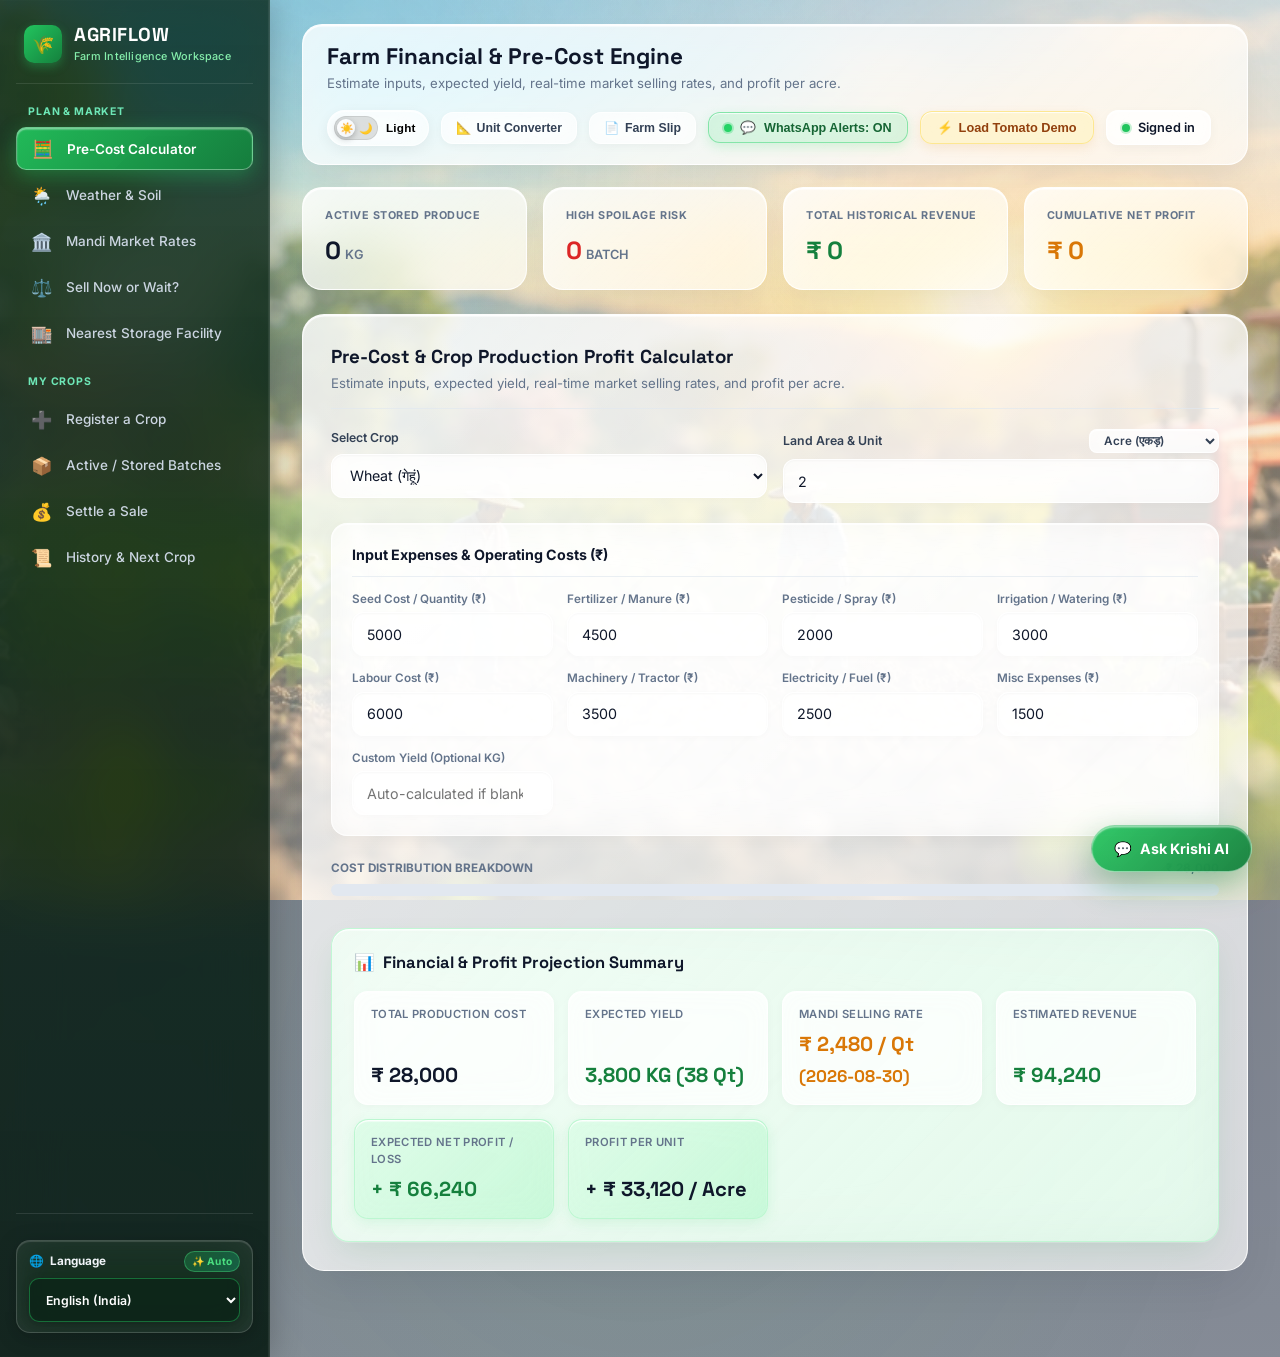
==== templates/index.html @ 631f530c "fix: Language single-time auto-switch, separate admin panel from main site, and enhance drone scan t" ====
<!DOCTYPE html>
<html lang="en">
<head>
    <meta charset="UTF-8">
    <meta name="viewport" content="width=device-width, initial-scale=1.0">
    <title>AgriFlow - Farm Intelligence Workspace</title>
    <link rel="preconnect" href="https://fonts.googleapis.com">
    <link rel="preconnect" href="https://fonts.gstatic.com" crossorigin>
    <link href="https://fonts.googleapis.com/css2?family=Space+Grotesk:wght@500;600;700&family=Inter:wght@400;500;600;700;800&display=swap" rel="stylesheet">
    <link rel="stylesheet" href="/static/style.css">
    <link rel="stylesheet" href="https://unpkg.com/leaflet@1.9.4/dist/leaflet.css" crossorigin="">
</head>
<body>

    <div id="toast-container" class="toast-container"></div>

    <div id="sidebar-overlay" class="sidebar-overlay" onclick="closeMobileSidebar()"></div>

    <aside class="sidebar" id="app-sidebar">
        <div class="brand">
            <div class="brand-logo-wrap">
                <div class="brand-badge">
                    <span class="brand-mark">🌾</span>
                </div>
                <div>
                    <h1 class="logo">AGRIFLOW</h1>
                    <p class="tagline" data-en="Farm Intelligence Workspace" data-hi="कृषि वित्तीय व मंडी सलाहकार">Farm Intelligence Workspace</p>
                </div>
            </div>
            <button class="btn-sidebar-close" onclick="closeMobileSidebar()" aria-label="Close menu">✕</button>
        </div>

        <div class="nav-group-label">Plan &amp; Market</div>
        <nav class="nav-menu">
            <button class="nav-item active" onclick="switchTab('pre-cost'); closeMobileSidebar();">
                <span class="icon">🧮</span> <span data-en="Pre-Cost Calculator" data-hi="फसल पूर्व लागत कैलकुलेटर">Pre-Cost Calculator</span>
            </button>
            <button class="nav-item" onclick="switchTab('weather'); closeMobileSidebar();">
                <span class="icon">🌦️</span> <span data-en="Weather & Soil" data-hi="मौसम व मिट्टी">Weather & Soil</span>
            </button>
            <button class="nav-item" onclick="switchTab('mandi'); closeMobileSidebar();">
                <span class="icon">🏛️</span> <span data-en="Mandi Market Rates" data-hi="मंडी भाव">Mandi Market Rates</span>
            </button>
            <button class="nav-item" onclick="switchTab('sell-decision'); closeMobileSidebar();">
                <span class="icon">⚖️</span> <span data-en="Sell Now or Wait?" data-hi="अभी बेचें या रुकें?">Sell Now or Wait?</span>
            </button>
            <button class="nav-item" onclick="switchTab('storage-finder'); closeMobileSidebar();">
                <span class="icon">🏬</span> <span data-en="Nearest Storage Facility" data-hi="निकटतम भंडारण केंद्र">Nearest Storage Facility</span>
            </button>
        </nav>

        <div class="nav-group-label">My Crops</div>
        <nav class="nav-menu">
            <button class="nav-item" onclick="switchTab('add-batch'); closeMobileSidebar();">
                <span class="icon">➕</span> <span data-en="Register a Crop" data-hi="फसल दर्ज करें">Register a Crop</span>
            </button>
            <button class="nav-item" onclick="switchTab('ledger-stored'); closeMobileSidebar();">
                <span class="icon">📦</span> <span data-en="Active / Stored Batches" data-hi="भंडारित उपज">Active / Stored Batches</span>
            </button>
            <button class="nav-item" onclick="switchTab('ledger-sold'); closeMobileSidebar();">
                <span class="icon">💰</span> <span data-en="Settle a Sale" data-hi="बिक्री दर्ज करें">Settle a Sale</span>
            </button>
            <button class="nav-item" onclick="switchTab('ledger-history'); closeMobileSidebar();">
                <span class="icon">📜</span> <span data-en="History & Next Crop" data-hi="उपज इतिहास व अगली फसल">History & Next Crop</span>
            </button>
        </nav>

        <div class="sidebar-footer">
            <div class="lang-selector-box">
                <div class="lang-selector-header">
                    <span class="lang-icon">🌐</span>
                    <span class="lang-label" data-en="Language" data-hi="भाषा" data-pa="ਭਾਸ਼ਾ" data-mr="भाषा" data-gu="ભાષા">Language</span>
                    <span id="lang-auto-tag" class="lang-auto-tag" title="Auto-detects language based on location">✨ Auto</span>
                </div>
                <select id="app-lang-select" class="lang-select-dropdown" onchange="setLanguage(this.value, true)">
                    <option value="en">English (India)</option>
                    <option value="hi">हिंदी (Hindi)</option>
                    <option value="pa">ਪੰਜਾਬੀ (Punjabi)</option>
                    <option value="mr">मराठी (Marathi)</option>
                    <option value="gu">ગુજરાતી (Gujarati)</option>
                    <option value="kn">ಕನ್ನಡ (Kannada)</option>
                    <option value="te">తెలుగు (Telugu)</option>
                    <option value="ta">தமிழ் (Tamil)</option>
                    <option value="bn">বাংলা (Bengali)</option>
                </select>
            </div>
        </div>
    </aside>

    <main class="main-content">
        
        <header class="top-header">
            <div class="top-header-left">
                <button class="mobile-menu-btn" onclick="toggleMobileSidebar()" aria-label="Open navigation menu">☰</button>
                <div>
                    <h2 id="page-title" class="page-title" data-en="Farm Financial & Pre-Cost Engine" data-hi="फसल पूर्व लागत एवं वित्तीय सलाहकार">Farm Financial & Pre-Cost Engine</h2>
                    <p class="subtitle" data-en="Calculate production costs, fetch verified mandi rates, and manage farm finances." data-hi="लागत का अग्रिम अनुमान लगाएं, सटीक मंडी भाव देखें और शुद्ध मुनाफा बढ़ाएं।">Calculate production costs, fetch verified mandi rates, and manage farm finances.</p>
                </div>
            </div>
            <div class="top-header-actions">
                <button id="theme-toggle-btn" class="btn-theme-glass-toggle" type="button" onclick="toggleDarkMode()" title="Toggle Light / Dark Mode">
                    <span class="theme-toggle-slider">
                        <span class="theme-toggle-thumb"></span>
                        <span class="theme-icon-light">☀️</span>
                        <span class="theme-icon-dark">🌙</span>
                    </span>
                    <span id="theme-toggle-label" class="theme-toggle-text">Dark</span>
                </button>
                <button class="btn-top-tool" onclick="openUnitConverter()" title="Agricultural Land & Weight Unit Converter">
                    📐 <span data-en="Unit Converter" data-hi="इकाई परिवर्तक">Unit Converter</span>
                </button>
                <button class="btn-top-tool" onclick="openFarmSlipModal()" title="Export Digital Farm Financial Slip / WhatsApp Receipt">
                    📄 <span data-en="Farm Slip" data-hi="फार्म रसीद">Farm Slip</span>
                </button>
                <button id="btn-toggle-whatsapp" class="btn-whatsapp-toggle active" type="button" onclick="quickToggleWhatsApp()" title="Toggle WhatsApp High-Risk Spoilage Alerts">
                    <span class="wa-indicator-dot"></span>
                    <span class="wa-icon">💬</span>
                    <span id="wa-toggle-label" data-en="WhatsApp: ON" data-hi="व्हाट्सएप: चालू">WhatsApp: ON</span>
                </button>
                <button class="btn-quick-demo" onclick="fillDemoBatch()">
                    ⚡ <span data-en="Load Tomato Demo" data-hi="डेमो लोड करें (टमाटर)">Load Tomato Demo</span>
                </button>
                <div class="farmer-profile-chip" onclick="openProfile()" title="Open profile">
                    <span class="status-indicator"></span>
                    <span id="display-farmer">Signed in</span>
                </div>
            </div>
        </header>

        <section class="ledger-stat-strip">
            <div class="stat-cell">
                <span class="stat-label" data-en="ACTIVE STORED PRODUCE" data-hi="वर्तमान भंडारित उपज">ACTIVE STORED PRODUCE</span>
                <span class="stat-value" id="stat-active-qty">2,800 <small>KG</small></span>
            </div>
            <div class="stat-cell border-mid">
                <span class="stat-label" data-en="HIGH SPOILAGE RISK" data-hi="उच्च सड़न जोखिम">HIGH SPOILAGE RISK</span>
                <span class="stat-value text-risk" id="stat-high-risk">1 <small>BATCH</small></span>
            </div>
            <div class="stat-cell border-mid">
                <span class="stat-label" data-en="TOTAL HISTORICAL REVENUE" data-hi="कुल ऐतिहासिक आय">TOTAL HISTORICAL REVENUE</span>
                <span class="stat-value text-green" id="stat-total-revenue">₹ 85,750</span>
            </div>
            <div class="stat-cell border-mid">
                <span class="stat-label" data-en="CUMULATIVE NET PROFIT" data-hi="कुल संचित शुद्ध लाभ">CUMULATIVE NET PROFIT</span>
                <span class="stat-value text-turmeric" id="stat-total-profit">₹ 49,000</span>
            </div>
        </section>

        <!-- TAB 1: PRE-COST CALCULATOR -->
        <div id="tab-pre-cost" class="tab-panel active">
            <div class="form-container">
                <div class="form-header">
                    <div>
                        <h3 data-en="Pre-Cost & Crop Production Profit Calculator" data-hi="फसल उत्पादन पूर्व लागत एवं अनुमानित लाभ कैलकुलेटर">Pre-Cost & Crop Production Profit Calculator</h3>
                        <p class="subtitle" data-en="Estimate inputs, expected yield, real-time market selling rates, and profit per acre." data-hi="जमीन का रकबा, इनपुट खर्च भरें और मंडी भाव के आधार पर संभावित शुद्ध मुनाफा जानें।">Estimate inputs, expected yield, real-time market selling rates, and profit per acre.</p>
                    </div>
                </div>

                <form id="pre-cost-form" onsubmit="handlePreCostCalculation(event)">
                    <div class="form-grid">
                        <div class="form-group">
                            <label data-en="Select Crop" data-hi="फसल चुनें">Select Crop</label>
                            <select id="calc_crop" onchange="autoFetchMandiBenchmark()">
                                <option value="Wheat">Wheat (गेहूं)</option>
                                <option value="Potato">Potato (आलू)</option>
                                <option value="Tomato">Tomato (टमाटर)</option>
                                <option value="Mustard">Mustard / Sarson (सरसों)</option>
                                <option value="Onion">Onion (प्याज)</option>
                                <option value="Soybean">Soybean (सोयाबीन)</option>
                                <option value="Cotton">Cotton (कपास)</option>
                                <option value="Paddy (Basmati)">Paddy / Rice (धान)</option>
                                <option value="Maize">Maize (मक्का)</option>
                                <option value="Gram (Chana)">Gram / Chana (चना)</option>
                                <option value="Moong (Green Gram)">Moong (मूंग दाल)</option>
                                <option value="Groundnut">Groundnut (मूंगफली)</option>
                                <option value="Cumin (Jeera)">Cumin / Jeera (जीरा)</option>
                            </select>
                        </div>

                        <div class="form-group">
                            <div class="label-with-unit">
                                <label data-en="Land Area & Unit" data-hi="जमीन का रकबा व इकाई">Land Area & Unit</label>
                                <select id="calc_area_unit" class="unit-selector" onchange="handlePreCostCalculation()">
                                    <option value="Acre">Acre (एकड़)</option>
                                    <option value="Hectare">Hectare (हेक्टेयर)</option>
                                    <option value="Bigha">Bigha (बीघा)</option>
                                </select>
                            </div>
                            <input type="number" step="any" id="calc_area" value="2" placeholder="e.g. 2" required oninput="handlePreCostCalculation()">
                        </div>
                    </div>

                    <div class="cost-module">
                        <div class="cost-header">
                            <h4 data-en="Input Expenses & Operating Costs (₹)" data-hi="लागत एवं संचालन खर्च विवरण (₹)">Input Expenses & Operating Costs (₹)</h4>
                        </div>
                        <div class="cost-grid">
                            <div class="cost-item">
                                <label data-en="Seed Cost / Quantity (₹)" data-hi="बीज / पौध लागत (₹)">Seed Cost (₹)</label>
                                <input type="number" class="calc-cost-val" id="calc_seed" value="5000" oninput="handlePreCostCalculation()">
                            </div>
                            <div class="cost-item">
                                <label data-en="Fertilizer / Manure (₹)" data-hi="उर्वरक व खाद खर्च (₹)">Fertilizer Cost (₹)</label>
                                <input type="number" class="calc-cost-val" id="calc_fert" value="4500" oninput="handlePreCostCalculation()">
                            </div>
                            <div class="cost-item">
                                <label data-en="Pesticide / Spray (₹)" data-hi="कीटनाशक / छिड़काव (₹)">Pesticides & Spray (₹)</label>
                                <input type="number" class="calc-cost-val" id="calc_pest" value="2000" oninput="handlePreCostCalculation()">
                            </div>
                            <div class="cost-item">
                                <label data-en="Irrigation / Watering (₹)" data-hi="सिंचाई खर्च (₹)">Irrigation & Water (₹)</label>
                                <input type="number" class="calc-cost-val" id="calc_irrig" value="3000" oninput="handlePreCostCalculation()">
                            </div>
                            <div class="cost-item">
                                <label data-en="Labour Cost (₹)" data-hi="मजदूरी खर्च (₹)">Labour Cost (₹)</label>
                                <input type="number" class="calc-cost-val" id="calc_labour" value="6000" oninput="handlePreCostCalculation()">
                            </div>
                            <div class="cost-item">
                                <label data-en="Machinery / Tractor (₹)" data-hi="जुताई व ट्रैक्टर खर्च (₹)">Machinery & Tractor (₹)</label>
                                <input type="number" class="calc-cost-val" id="calc_mach" value="3500" oninput="handlePreCostCalculation()">
                            </div>
                            <div class="cost-item">
                                <label data-en="Electricity / Fuel (₹)" data-hi="डीजल व बिजली (₹)">Electricity & Fuel (₹)</label>
                                <input type="number" class="calc-cost-val" id="calc_fuel" value="2500" oninput="handlePreCostCalculation()">
                            </div>
                            <div class="cost-item">
                                <label data-en="Misc Expenses (₹)" data-hi="अन्य फुटकर खर्च (₹)">Other Misc Expenses (₹)</label>
                                <input type="number" class="calc-cost-val" id="calc_misc" value="1500" oninput="handlePreCostCalculation()">
                            </div>
                            <div class="cost-item">
                                <label data-en="Custom Yield (Optional KG)" data-hi="अपेक्षित उपज (वैकल्पिक KG)">Custom Yield (Optional KG)</label>
                                <input type="number" id="calc_custom_yield" placeholder="Auto-calculated if blank" oninput="handlePreCostCalculation()">
                            </div>
                        </div>
                    </div>

                    <div id="cost-breakdown-wrapper" class="cost-breakdown-wrapper">
                        <div class="cost-breakdown-label">
                            <span data-en="Cost Distribution Breakdown" data-hi="लागत का श्रेणीवार विभाजन">Cost Distribution Breakdown</span>
                            <span id="cost-breakdown-total">₹ 28,000</span>
                        </div>
                        <div id="cost-breakdown-bar" class="cost-breakdown-bar"></div>
                        <div id="cost-breakdown-legend" class="cost-breakdown-legend"></div>
                    </div>

                    <div id="calc-results-card" class="calc-results-card">
                        <h4 class="calc-results-title">📊 <span data-en="Financial & Profit Projection Summary" data-hi="अनुमानित वित्तीय व लाभ समीक्षा">Financial & Profit Projection Summary</span></h4>
                        <div class="calc-stat-grid">
                            <div class="res-box">
                                <span class="res-lbl" data-en="Total Production Cost" data-hi="कुल उत्पादन लागत">Total Production Cost</span>
                                <span class="res-val" id="res-total-cost">₹ 28,000</span>
                            </div>
                            <div class="res-box">
                                <span class="res-lbl" data-en="Expected Yield" data-hi="अनुमानित पैदावार">Expected Yield</span>
                                <span class="res-val text-green" id="res-yield">3,800 KG (38 Qt)</span>
                            </div>
                            <div class="res-box">
                                <span class="res-lbl" data-en="Mandi Selling Rate" data-hi="मंडी विक्रय भाव">Mandi Selling Rate</span>
                                <span class="res-val text-turmeric" id="res-rate">₹ 2,480 / Qt <small id="res-rate-date">(2026-08-30)</small></span>
                            </div>
                            <div class="res-box">
                                <span class="res-lbl" data-en="Estimated Revenue" data-hi="कुल अनुमानित आय">Estimated Revenue</span>
                                <span class="res-val text-green" id="res-revenue">₹ 94,240</span>
                            </div>
                            <div class="res-box highlight-profit">
                                <span class="res-lbl" data-en="Expected Net Profit / Loss" data-hi="अनुमानित शुद्ध लाभ / हानि">Expected Net Profit / Loss</span>
                                <span class="res-val text-profit" id="res-net-profit">+ ₹ 66,240</span>
                            </div>
                            <div class="res-box highlight-profit">
                                <span class="res-lbl" data-en="Profit Per Unit" data-hi="प्रति एकड़ / बीघा लाभ">Profit Per Unit</span>
                                <span class="res-val" id="res-profit-unit">+ ₹ 33,120 / Acre</span>
                            </div>
                        </div>
                    </div>
                </form>
            </div>
        </div>

        <!-- TAB 2: WEATHER AND AGRONOMY -->
        <div id="tab-weather" class="tab-panel">

            <!-- SMART IOT TELEMETRY & DRONE AERIAL HUB -->
            <div class="iot-telemetry-hero">
                <div class="iot-telemetry-bg-wrap">
                    <img src="/static/smart-farm-iot.jpg" alt="AgriFlow Smart IoT & Drone Farm Telemetry" class="iot-hero-img">
                    <div class="iot-hero-overlay"></div>
                </div>
                <div class="iot-hero-content">
                    <div class="iot-hero-header">
                        <div class="iot-badge-group">
                            <span class="iot-live-tag"><span class="iot-pulse-dot"></span> LIVE IOT TELEMETRY</span>
                            <span class="iot-station-tag">📡 Solar Micro-Station #AG-04</span>
                        </div>
                        <button type="button" class="btn-drone-scan" id="btn-drone-scan" onclick="triggerDroneScan()">
                            <span class="drone-icon">🚁</span>
                            <span id="drone-btn-text" data-en="Scan Field with Drone" data-hi="ड्रोन से खेत स्कैन करें">Scan Field with Drone</span>
                        </button>
                    </div>

                    <div class="iot-metrics-strip">
                        <div class="iot-metric-cell">
                            <div class="iot-metric-head">
                                <span class="iot-cell-icon">🌿</span>
                                <span class="iot-cell-lbl" data-en="Soil Health" data-hi="मिट्टी स्वास्थ्य">Soil Health</span>
                            </div>
                            <div class="iot-cell-val" id="telemetry-soil-health">78% <small class="text-green">Optimal</small></div>
                            <div class="iot-cell-sub" id="telemetry-sub-soil" data-en="pH 6.8 · NPK Balanced" data-hi="पीएच 6.8 · संतुलित खाद">pH 6.8 · NPK Balanced</div>
                        </div>

                        <div class="iot-metric-cell">
                            <div class="iot-metric-head">
                                <span class="iot-cell-icon">💧</span>
                                <span class="iot-cell-lbl" data-en="Soil Moisture" data-hi="मिट्टी नमी">Soil Moisture</span>
                            </div>
                            <div class="iot-cell-val" id="telemetry-moisture">65% <small class="text-turmeric">Field Capacity</small></div>
                            <div class="iot-cell-sub" id="telemetry-sub-moisture" data-en="Irrigation: Next in 3 Days" data-hi="सिंचाई: 3 दिन बाद">Irrigation: Next in 3 Days</div>
                        </div>

                        <div class="iot-metric-cell">
                            <div class="iot-metric-head">
                                <span class="iot-cell-icon">🌡️</span>
                                <span class="iot-cell-lbl" data-en="Field Canopy Temp" data-hi="खेत का तापमान">Field Canopy Temp</span>
                            </div>
                            <div class="iot-cell-val" id="telemetry-temp">32°C <small>Warm</small></div>
                            <div class="iot-cell-sub" id="telemetry-sub-temp" data-en="Weather: Clear · 11 km/h" data-hi="मौसम: साफ़ · 11 किमी/घं">Weather: Clear · 11 km/h</div>
                        </div>

                        <div class="iot-metric-cell">
                            <div class="iot-metric-head">
                                <span class="iot-cell-icon">📈</span>
                                <span class="iot-cell-lbl" data-en="NDVI Crop Index" data-hi="फसल हरियाली सूचकांक">NDVI Crop Index</span>
                            </div>
                            <div class="iot-cell-val text-green" id="telemetry-ndvi">0.82 <small>Vibrant</small></div>
                            <div class="iot-cell-sub" id="telemetry-sub-ndvi" data-en="Canopy Health: Good" data-hi="फसल स्वास्थ्य: उत्तम">Canopy Health: Good</div>
                        </div>
                    </div>

                    <!-- Drone Scanning Drawer -->
                    <div id="drone-scan-drawer" class="drone-scan-drawer hidden">
                        <div class="drone-flight-progress">
                            <div class="drone-progress-bar" id="drone-progress-bar"></div>
                        </div>
                        <div class="drone-scan-result-body" id="drone-scan-result-body">
                            <div class="drone-radar-anim">🛰️</div>
                            <div style="flex:1;">
                                <h5 id="drone-scan-headline" data-en="Drone Quadcopter Scanning Plot Grid Alpha-4..." data-hi="ड्रोन खेत के ऊपर स्कैनिंग उड़ान भर रहा है...">Drone Quadcopter Scanning Plot Grid Alpha-4...</h5>
                                <p id="drone-scan-detail" class="subtitle" data-en="Analyzing multispectral reflectance, chlorophyll absorption & canopy density..." data-hi="मल्टीस्पेक्ट्रल तस्वीरें और हरियाली घनत्व का विश्लेषण जारी है...">Analyzing multispectral reflectance, chlorophyll absorption & canopy density...</p>
                            </div>
                            <button type="button" class="btn-speech-readout hidden" id="btn-drone-speech" onclick="speakDroneResult()" title="Listen aloud">
                                🔊 <span data-en="Listen" data-hi="सुनें">Listen</span>
                            </button>
                        </div>
                    </div>
                </div>
            </div>

            <div class="form-container weather-panel">
                <div class="form-header">
                    <div>
                        <h3 data-en="Weather, Soil & Irrigation Signals" data-hi="मौसम, मिट्टी और सिंचाई संकेत">Weather, Soil & Irrigation Signals</h3>
                        <p class="subtitle" data-en="Real weather for your current GPS location." data-hi="आपके वर्तमान GPS स्थान का वास्तविक मौसम।">Real weather for your current GPS location.</p>
                    </div>
                    <a class="weather-source" href="https://www.accuweather.com/" target="_blank" rel="noopener">Weather data: AccuWeather</a>
                </div>
                <div class="weather-location-form">
                    <button class="btn-secondary" type="button" onclick="useFarmLocation()" data-en="📍 Use my location" data-hi="📍 मेरा स्थान उपयोग करें">📍 Use my location</button>
                    <button class="btn-secondary" type="button" onclick="requestWeatherFromGps()" data-en="↻ Refresh weather" data-hi="↻ मौसम रीफ्रेश करें">↻ Refresh weather</button>
                </div>
                <p id="weather-status" class="weather-status">Waiting for your GPS location...</p>
                <div id="weather-alerts" class="weather-alerts"></div>
                <div id="weather-metrics" class="weather-metrics-grid"></div>
                <div class="weather-action-box">
                    <div>
                        <strong data-en="AI crop protection action" data-hi="एआई फसल सुरक्षा सलाह">AI crop protection action</strong>
                        <p id="weather-action-result" class="weather-status" data-en="Analyze today and tomorrow's weather for one practical action." data-hi="आज और कल के मौसम के आधार पर एक उपयोगी सलाह पाएं।">Analyze today and tomorrow's weather for one practical action.</p>
                    </div>
                    <div class="weather-action-btns">
                        <button class="btn-speech-readout" id="btn-weather-speech" type="button" onclick="speakWeatherAction()" title="Read aloud in regional language">
                            🔊 <span data-en="Listen" data-hi="सुनें">Listen</span>
                        </button>
                        <button id="weather-action-button" class="btn-secondary" type="button" onclick="generateWeatherAction()" data-en="Quick Action" data-hi="त्वरित जांच">Quick Action</button>
                        <button id="btn-full-analysis" class="btn-primary" type="button" onclick="openFullAnalysisModal()" data-en="🔬 Full Analysis" data-hi="🔬 पूर्ण विश्लेषण">🔬 Full Analysis</button>
                    </div>
                </div>
                <div class="weather-forecast-section">
                    <h4 data-en="Rainfall & irrigation outlook" data-hi="वर्षा और सिंचाई पूर्वानुमान">Rainfall & irrigation outlook</h4>
                    <div class="ledger-table-container">
                        <table class="mandi-table weather-table">
                            <thead><tr><th>Date</th><th>Condition</th><th>Temperature</th><th>Rain</th><th>Probability</th><th>Sunrise</th><th>Sunset</th></tr></thead>
                            <tbody id="weather-forecast"></tbody>
                        </table>
                    </div>
                </div>
            </div>
        </div>

        <!-- TAB 2: COMPREHENSIVE MANDI RATES -->
        <div id="tab-mandi" class="tab-panel">
            <div class="mandi-filter-bar">
                <input type="text" id="mandi-search-crop" placeholder="Search Crop (e.g. Potato, Mustard, Wheat)" oninput="filterMandi()">
                <select id="mandi-filter-state" onchange="filterMandi()">
                    <option value="">All States (सभी राज्य)</option>
                    <option value="Uttar Pradesh">Uttar Pradesh</option>
                    <option value="Maharashtra">Maharashtra</option>
                    <option value="Punjab">Punjab</option>
                    <option value="Madhya Pradesh">Madhya Pradesh</option>
                    <option value="Rajasthan">Rajasthan</option>
                    <option value="Gujarat">Gujarat</option>
                    <option value="Haryana">Haryana</option>
                    <option value="Bihar">Bihar</option>
                </select>
                <input type="text" id="mandi-search-market" placeholder="Filter Market / District" oninput="filterMandi()">
                <button class="btn-secondary" onclick="fetchMandiRates()">🔄 <span data-en="Refresh Rates" data-hi="भाव रीफ्रेश करें">Refresh Rates</span></button>
            </div>

            <div class="mandi-quick-chips">
                <span class="quick-chip-label" data-en="Quick Filter:" data-hi="त्वरित फ़िल्टर:">Quick Filter:</span>
                <button type="button" class="quick-chip active" onclick="quickFilterMandi('')" data-en="All Crops" data-hi="सभी">All</button>
                <button type="button" class="quick-chip" onclick="quickFilterMandi('Wheat')">🌾 Wheat (गेहूं)</button>
                <button type="button" class="quick-chip" onclick="quickFilterMandi('Potato')">🥔 Potato (आलू)</button>
                <button type="button" class="quick-chip" onclick="quickFilterMandi('Tomato')">🍅 Tomato (टमाटर)</button>
                <button type="button" class="quick-chip" onclick="quickFilterMandi('Mustard')">🌿 Mustard (सरसों)</button>
                <button type="button" class="quick-chip" onclick="quickFilterMandi('Onion')">🧅 Onion (प्याज)</button>
                <button type="button" class="quick-chip" onclick="quickFilterMandi('Soybean')">🌱 Soybean (सोयाबीन)</button>
                <button type="button" class="quick-chip" onclick="quickFilterMandi('Cotton')">☁️ Cotton (कपास)</button>
            </div>

            <div id="mandi-alert-box" class="mandi-alert hidden"></div>

            <div class="ledger-table-container">
                <table class="mandi-table">
                    <thead>
                        <tr>
                            <th data-en="State & District" data-hi="राज्य व जिला">State & District</th>
                            <th data-en="Market (APMC Mandi)" data-hi="मंडी (APMC)">Market (APMC Mandi)</th>
                            <th data-en="Commodity & Variety" data-hi="फसल व किस्म">Commodity & Variety</th>
                            <th data-en="Min Price (₹/Qt)" data-hi="न्यूनतम (₹/कुंतल)">Min Price</th>
                            <th data-en="Max Price (₹/Qt)" data-hi="अधिकतम (₹/कुंतल)">Max Price</th>
                            <th data-en="Modal Benchmark (₹/Qt)" data-hi="मॉडल भाव (₹/कुंतल)">Modal Benchmark</th>
                            <th data-en="Data Status / Date" data-hi="डेटा तारीख / स्थिति">Data Status / Date</th>
                        </tr>
                    </thead>
                    <tbody id="mandi-tbody"></tbody>
                </table>
            </div>
        </div>

        <div id="tab-sell-decision" class="tab-panel">
            <div class="form-container sell-decision-panel">
                <div class="form-header">
                    <div>
                        <h3 data-en="AI Sell Now or Wait?" data-hi="एआई: अभी बेचें या रुकें?">AI Sell Now or Wait?</h3>
                        <p class="subtitle" data-en="Compare live mandi prices, dated market signals, weather, harvest volume, nearby mandis, and storage economics before selling." data-hi="बेचने से पहले लाइव मंडी भाव, बाजार संकेत, मौसम, उपज मात्रा, आसपास की मंडियों और भंडारण लागत की तुलना करें।">Compare live mandi prices, dated market signals, weather, harvest volume, nearby mandis, and storage economics before selling.</p>
                    </div>
                </div>
                <div class="sell-decision-mode" role="group" aria-label="Sell timing input method">
                    <label class="sell-mode-option active"><input type="radio" name="sell-decision-mode" value="manual" checked onchange="toggleSellDecisionMode()"><span data-en="Enter details manually" data-hi="जानकारी खुद भरें">Enter details manually</span></label>
                    <label class="sell-mode-option"><input type="radio" name="sell-decision-mode" value="batch" onchange="toggleSellDecisionMode()"><span data-en="Use an active batch" data-hi="सक्रिय बैच चुनें">Use an active batch</span></label>
                </div>
                <div class="form-grid sell-decision-inputs">
                    <div class="form-group sell-batch-choice hidden"><label data-en="Select active batch" data-hi="सक्रिय बैच चुनें">Select active batch</label><select id="sell-decision-batch" onchange="selectSellDecisionBatch()"><option value="" data-en="Choose an active batch" data-hi="सक्रिय बैच चुनें">Choose an active batch</option></select></div>
                    <div class="form-group"><label data-en="Select crop" data-hi="फसल चुनें">Select crop</label><select id="sell-decision-crop" onchange="prefillSellDecision()"><option value="Wheat">Wheat (गेहूं)</option><option value="Potato">Potato (आलू)</option><option value="Tomato">Tomato (टमाटर)</option><option value="Mustard">Mustard (सरसों)</option><option value="Onion">Onion (प्याज)</option><option value="Soybean">Soybean (सोयाबीन)</option><option value="Cotton">Cotton (कपास)</option><option value="Maize">Maize (मक्का)</option></select></div>
                    <div class="form-group"><label data-en="Expected harvest volume (kg)" data-hi="अनुमानित उपज मात्रा (किलो)">Expected harvest volume (kg)</label><input id="sell-decision-quantity" type="number" min="1" step="any" value="1000"></div>
                    <div class="form-group"><label data-en="Storage option" data-hi="भंडारण विकल्प">Storage option</label><select id="sell-decision-storage" onchange="updateSellStorageCost()"><option value="none" data-en="Sell without storage" data-hi="बिना भंडारण बेचें">Sell without storage</option><option value="farm" data-en="Farm shade" data-hi="खेत की छाया">Farm shade</option><option value="godown" data-en="Godown / warehouse" data-hi="गोदाम / वेयरहाउस">Godown / warehouse</option><option value="cold" data-en="Cold storage" data-hi="कोल्ड स्टोरेज">Cold storage</option></select></div>
                    <div class="form-group"><label data-en="Storage cost per day (₹)" data-hi="प्रतिदिन भंडारण लागत (₹)">Storage cost per day (₹)</label><input id="sell-decision-storage-cost" type="number" min="0" step="any" value="0"></div>
                    <div class="form-group"><label data-en="Days to wait" data-hi="कितने दिन रुकें">Days to wait</label><input id="sell-decision-days" type="number" min="1" max="30" value="7"></div>
                </div>
                <button class="btn-primary-action" type="button" id="sell-decision-button" onclick="runSellDecision()" data-en="Analyze sell timing" data-hi="बिक्री का समय जांचें">Analyze sell timing</button>
                <div id="sell-decision-result" class="sell-decision-result hidden"></div>
            </div>
        </div>

        <!-- TAB: NEAREST STORAGE FINDER -->
        <div id="tab-storage-finder" class="tab-panel">
            <div class="form-container storage-finder-panel">
                <div class="form-header">
                    <div>
                        <h3 data-en="Nearest Storage Facility Finder (Cold Storage &amp; Warehouses)" data-hi="निकटतम भंडारण केंद्र खोजें (कोल्ड स्टोरेज व वेयरहाउस)">Nearest Storage Facility Finder (Cold Storage &amp; Warehouses)</h3>
                        <p class="subtitle" data-en="Locate verified Cold Storages, Central &amp; State Warehouses (CWC/SWC), and WDRA-accredited godowns across India to prevent crop spoilage and access e-NWR pledge loans." data-hi="सड़न रोकने और ई-एनडब्ल्यूआर बैंक ऋण लेने के लिए अपने निकटतम सत्यापित कोल्ड स्टोरेज, सरकारी वेयरहाउस (CWC/SWC) और साइलो खोजें।">Locate verified Cold Storages, Central &amp; State Warehouses (CWC/SWC), and WDRA-accredited godowns across India to prevent crop spoilage and access e-NWR pledge loans.</p>
                    </div>
                </div>

                <!-- Live Storage Statistics Strip -->
                <div class="storage-stat-strip">
                    <div class="storage-stat-box">
                        <span class="storage-stat-lbl" data-en="NEAREST FACILITY" data-hi="निकटतम केंद्र">NEAREST FACILITY</span>
                        <strong class="storage-stat-val text-green" id="storage-stat-nearest">—</strong>
                    </div>
                    <div class="storage-stat-box">
                        <span class="storage-stat-lbl" data-en="FACILITIES MATCHED" data-hi="कुल उपलब्ध केंद्र">FACILITIES MATCHED</span>
                        <strong class="storage-stat-val text-turmeric" id="storage-stat-total">0</strong>
                    </div>
                    <div class="storage-stat-box">
                        <span class="storage-stat-lbl" data-en="COLD STORAGES" data-hi="कोल्ड स्टोरेज">COLD STORAGES</span>
                        <strong class="storage-stat-val" id="storage-stat-cold">0</strong>
                    </div>
                    <div class="storage-stat-box">
                        <span class="storage-stat-lbl" data-en="WDRA PLEDGE LOAN READY" data-hi="ई-एनडब्ल्यूआर ऋण सुविधा">WDRA PLEDGE LOAN READY</span>
                        <strong class="storage-stat-val text-green" id="storage-stat-wdra">0</strong>
                    </div>
                </div>

                <!-- Filter and Search Bar -->
                <div class="storage-filter-grid">
                    <div class="form-group storage-search-box">
                        <label data-en="Search District, State, PIN or Name" data-hi="जिला, राज्य, पिन कोड या नाम से खोजें">Search District, State, PIN or Name</label>
                        <div class="storage-search-input-wrap">
                            <input type="text" id="storage-query-input" placeholder="e.g. Agra, Nashik, Karnal, Deesa, 282001" oninput="debounceStorageSearch()">
                            <button type="button" class="btn-search-icon" onclick="triggerStorageSearch()" title="Search">🔍</button>
                        </div>
                    </div>

                    <div class="form-group">
                        <label data-en="Storage Type" data-hi="भंडारण का प्रकार">Storage Type</label>
                        <select id="storage-type-select" onchange="triggerStorageSearch()">
                            <option value="all" data-en="All Facility Types (सभी प्रकार)" data-hi="सभी प्रकार (All Types)">All Facility Types (सभी प्रकार)</option>
                            <option value="cold" data-en="❄️ Cold Storage / शीत गृह (Perishables)" data-hi="❄️ कोल्ड स्टोरेज (सब्जियां व फल)">❄️ Cold Storage / शीत गृह (Perishables)</option>
                            <option value="warehouse" data-en="🌾 Dry Warehouse / सूखा गोदाम (Grains)" data-hi="🌾 सूखा गोदाम (अनाज व दालें)">🌾 Dry Warehouse / सूखा गोदाम (Grains)</option>
                            <option value="cwc" data-en="🏛️ Government CWC &amp; SWC Warehouses" data-hi="🏛️ सरकारी CWC / SWC वेयरहाउस">🏛️ Government CWC &amp; SWC Warehouses</option>
                            <option value="wdra" data-en="📜 WDRA Certified (Bank e-NWR Loan Eligible)" data-hi="📜 ई-एनडब्ल्यूआर ऋण अधिकृत (WDRA)">📜 WDRA Certified (Bank e-NWR Loan Eligible)</option>
                            <option value="silo" data-en="🗼 Modern Grain Silos / अनाज साइलो" data-hi="🗼 अनाज साइलो (Modern Silo)">🗼 Modern Grain Silos / अनाज साइलो</option>
                        </select>
                    </div>

                    <div class="form-group">
                        <label data-en="Crop Suitability" data-hi="फसल के अनुसार">Crop Suitability</label>
                        <select id="storage-crop-select" onchange="triggerStorageSearch()">
                            <option value="" data-en="All Crops (सभी फसलें)" data-hi="सभी फसलें (All Crops)">All Crops (सभी फसलें)</option>
                            <option value="potato" data-en="Potato (आलू)">Potato (आलू)</option>
                            <option value="onion" data-en="Onion (प्याज)">Onion (प्याज)</option>
                            <option value="tomato" data-en="Tomato (टमाटर)">Tomato (टमाटर)</option>
                            <option value="wheat" data-en="Wheat (गेहूं)">Wheat (गेहूं)</option>
                            <option value="paddy" data-en="Paddy / Basmati (धान)">Paddy / Basmati (धान)</option>
                            <option value="mustard" data-en="Mustard / Sarson (सरसों)">Mustard / Sarson (सरसों)</option>
                            <option value="soybean" data-en="Soybean (सोयाबीन)">Soybean (सोयाबीन)</option>
                            <option value="maize" data-en="Maize (मक्का)">Maize (मक्का)</option>
                            <option value="apple" data-en="Apple &amp; Fruits (सेब व फल)">Apple &amp; Fruits (सेब व फल)</option>
                            <option value="chilli" data-en="Spices / Chilli / Cumin (मसाले / मिर्च)">Spices / Chilli / Cumin (मसाले / मिर्च)</option>
                            <option value="pulses" data-en="Pulses / Gram (दालें / चना)">Pulses / Gram (दालें / चना)</option>
                            <option value="garlic" data-en="Garlic (लहसुन)">Garlic (लहसुन)</option>
                        </select>
                    </div>

                    <div class="form-group">
                        <label data-en="Distance Radius" data-hi="अधिकतम दूरी">Distance Radius</label>
                        <select id="storage-radius-select" onchange="triggerStorageSearch()">
                            <option value="25" data-en="Within 25 km (25 किमी के भीतर)" data-hi="25 किमी के भीतर">Within 25 km</option>
                            <option value="50" selected data-en="Within 50 km (50 किमी के भीतर)" data-hi="50 किमी के भीतर">Within 50 km (Default)</option>
                            <option value="100" data-en="Within 100 km (100 किमी के भीतर)" data-hi="100 किमी के भीतर">Within 100 km</option>
                            <option value="200" data-en="Within 200 km (200 किमी के भीतर)" data-hi="200 किमी के भीतर">Within 200 km</option>
                            <option value="0" data-en="All India (पूरे भारत में)" data-hi="पूरा भारत">All India (पूरे भारत में)</option>
                        </select>
                    </div>
                </div>

                <div class="storage-actions-bar">
                    <button type="button" class="btn-secondary" onclick="useFarmLocationForStorage()">
                        📍 <span data-en="Use My Farm Location" data-hi="मेरे खेत का स्थान उपयोग करें">Use My Farm Location</span>
                    </button>
                    <button type="button" class="btn-secondary" onclick="resetStorageFilters()">
                        ↺ <span data-en="Reset Filters" data-hi="फ़िल्टर रीसेट करें">Reset Filters</span>
                    </button>
                    <div id="storage-location-status" class="storage-location-status"></div>
                </div>

                <!-- Leaflet Interactive Map -->
                <div class="storage-map-wrapper">
                    <div class="storage-map-header">
                        <span class="storage-map-title">🗺️ <span data-en="Interactive Storage Facilities Map" data-hi="इंटरैक्टिव भंडारण मानचित्र">Interactive Storage Facilities Map</span></span>
                        <div class="storage-map-legend">
                            <span class="legend-item"><i class="legend-dot cold"></i> <span data-en="Cold Storage" data-hi="कोल्ड स्टोरेज">Cold Storage</span></span>
                            <span class="legend-item"><i class="legend-dot cwc"></i> <span data-en="CWC / SWC" data-hi="सरकारी">CWC / SWC</span></span>
                            <span class="legend-item"><i class="legend-dot warehouse"></i> <span data-en="Warehouse" data-hi="गोदाम">Warehouse</span></span>
                            <span class="legend-item"><i class="legend-dot silo"></i> <span data-en="Silo" data-hi="साइलो">Silo</span></span>
                            <span class="legend-item"><i class="legend-dot farm"></i> <span data-en="Your Farm" data-hi="आपका खेत">Your Farm</span></span>
                        </div>
                    </div>
                    <div id="storage-main-map" class="storage-main-map"></div>
                </div>

                <!-- Facilities Results Cards Header -->
                <div class="section-bar" style="margin-top: 24px;">
                    <h3 id="storage-results-heading" data-en="Nearby Storage Facilities" data-hi="निकटतम भंडारण केंद्र सूची">Nearby Storage Facilities</h3>
                    <span class="badge-count" id="storage-results-count">0 Centers</span>
                </div>

                <!-- Facilities Grid -->
                <div id="storage-cards-list" class="storage-cards-grid">
                    <div class="storage-loading-state">⏳ <span data-en="Finding verified storage facilities near your location..." data-hi="निकटतम भंडारण केंद्र खोजे जा रहे हैं...">Finding verified storage facilities near your location...</span></div>
                </div>
            </div>
        </div>

        <!-- TAB 3: STORED PRODUCE -->
        <div id="tab-ledger-stored" class="tab-panel">
            <div class="section-bar">
                <h3 data-en="Active Inventory Batches in Storage" data-hi="सक्रिय भंडारित उपज बैच">Active Inventory Batches in Storage</h3>
                <span class="badge-count" id="stored-count">2 Batches</span>
            </div>
            <div id="stored-batches-list" class="batch-cards-grid"></div>
        </div>

        <!-- TAB 4: SETTLE SALE -->
        <div id="tab-ledger-sold" class="tab-panel">
            <div class="form-container">
                <div class="form-header">
                    <div>
                        <h3 data-en="Enter Final Selling & Logistics Costs" data-hi="अंतिम बिक्री मूल्य एवं विपणन खर्च दर्ज करें">Enter Final Selling & Logistics Costs</h3>
                        <p class="subtitle" data-en="Combines pre-harvest costs with final sales costs to calculate exact Net Profit/Loss." data-hi="उत्पादन लागत और अंतिम विपणन खर्च को जोड़कर सटीक शुद्ध लाभ/हानि की गणना करें।">Combines pre-harvest costs with final sales costs to calculate exact Net Profit/Loss.</p>
                    </div>
                </div>

                <form id="settlement-form" onsubmit="handleSaleSettlement(event)">
                    <div class="form-grid">
                        <div class="form-group">
                            <label data-en="Select Active Produce Batch" data-hi="सक्रिय उपज बैच चुनें">Select Active Produce Batch</label>
                            <select id="settle_batch_id" required onchange="handleSettleBatchChange()"></select>
                        </div>
                        <div class="form-group">
                            <label data-en="Selling Date" data-hi="बिक्री की तारीख">Selling Date</label>
                            <input type="date" id="selling_date" required>
                        </div>
                        <div class="form-group">
                            <label data-en="Quantity Sold (KG)" data-hi="बेची गई मात्रा (किलोग्राम)">Quantity Sold (KG)</label>
                            <input type="number" step="any" id="sold_quantity_kg" placeholder="e.g. 2000" required>
                        </div>
                        <div class="form-group">
                            <label data-en="Final Selling Price (₹ per KG)" data-hi="अंतिम विक्रय मूल्य (₹ प्रति किलो)">Final Selling Price (₹ per KG)</label>
                            <input type="number" step="any" id="selling_price_per_kg" placeholder="e.g. 24.50" required>
                        </div>
                    </div>

                    <div class="cost-module">
                        <div class="cost-header">
                            <h4 data-en="Selling, Handling & Logistics Costs" data-hi="विपणन, ढुलाई एवं हैंडलिंग खर्च">Selling, Handling & Logistics Costs</h4>
                            <button type="button" class="btn-text-action" onclick="addCustomSellingCost()">➕ <span data-en="Add Expense Field" data-hi="अन्य खर्च जोड़ें">Add Expense Field</span></button>
                        </div>
                        <div class="cost-grid" id="selling-costs-container">
                            <div class="cost-item">
                                <label data-en="Packaging Material (₹)" data-hi="पैकिंग सामग्री (₹)">Packaging Material (₹)</label>
                                <input type="number" class="selling-cost-val" data-cat="packaging" placeholder="0" value="1500">
                            </div>
                            <div class="cost-item">
                                <label data-en="Packing Labor (₹)" data-hi="पैकिंग मजदूरी (₹)">Packing Labor (₹)</label>
                                <input type="number" class="selling-cost-val" data-cat="packing_labor" placeholder="0" value="1200">
                            </div>
                            <div class="cost-item">
                                <label data-en="Machine/Harvest Labor (₹)" data-hi="कटाई/मशीन खर्च (₹)">Machine/Harvest Labor (₹)</label>
                                <input type="number" class="selling-cost-val" data-cat="harvest_labor" placeholder="0" value="2000">
                            </div>
                            <div class="cost-item">
                                <label data-en="Loading / Unloading (₹)" data-hi="लोडिंग / उतराई (₹)">Loading / Unloading (₹)</label>
                                <input type="number" class="selling-cost-val" data-cat="loading_unloading" placeholder="0" value="800">
                            </div>
                            <div class="cost-item">
                                <label data-en="Transportation / Freight (₹)" data-hi="परिवहन / भाड़ा (₹)">Transportation / Freight (₹)</label>
                                <input type="number" class="selling-cost-val" data-cat="transportation" placeholder="0" value="2500">
                            </div>
                            <div class="cost-item">
                                <label data-en="Mandi Commission / Cess (₹)" data-hi="मंडी टैक्स / आढ़त (₹)">Mandi Commission / Cess (₹)</label>
                                <input type="number" class="selling-cost-val" data-cat="mandi_commission" placeholder="0" value="1100">
                            </div>
                        </div>
                    </div>

                    <button type="submit" id="btn-settle-sale" class="btn-primary-action">
                        ✅ <span data-en="Confirm Sale, Settle Financials & Archive to History" data-hi="बिक्री पक्की करें, मुनाफा निकालें एवं इतिहास में दर्ज करें">Confirm Sale, Settle Financials & Archive to History</span>
                    </button>
                </form>
            </div>
        </div>

        <!-- TAB 5: HISTORY & NEXT CROP -->
        <div id="tab-ledger-history" class="tab-panel">
            <div class="section-bar">
                <h3 data-en="Historical Crop Records & AI Rotation Plans" data-hi="ऐतिहासिक फसल रिकॉर्ड एवं अगली फसल योजनाएं">Historical Crop Records & AI Rotation Plans</h3>
                <span class="badge-count" id="history-count">1 Record</span>
            </div>
            <div id="history-batches-list" class="history-cards-grid"></div>
        </div>

        <!-- TAB 6: REGISTER PRODUCE -->
        <div id="tab-add-batch" class="tab-panel">
            <div class="form-container">
                <div class="form-header">
                    <h3 data-en="Register Crops with AI Analysis" data-hi="एआई जांच के साथ फसल दर्ज करें">Register Crops with AI Analysis</h3>
                </div>

                <form id="produce-form" onsubmit="handleProduceSubmit(event)">
                    <div class="crop-registration-mode">
                        <label class="crop-mode-option"><input type="radio" name="crop_status" value="harvested" checked onchange="toggleCropRegistrationMode()"><span data-en="Harvested Crop Registration" data-hi="कटाई की गई फसल दर्ज करें">Harvested Crop Registration</span></label>
                        <label class="crop-mode-option"><input type="radio" name="crop_status" value="growing" onchange="toggleCropRegistrationMode()"><span data-en="Current Growing Crop" data-hi="वर्तमान बढ़ती फसल">Current Growing Crop</span></label>
                    </div>
                    <div class="form-grid">
                        <div class="form-group">
                            <label data-en="Produce / Crop Name" data-hi="फसल / उपज का नाम">Produce / Crop Name</label>
                            <input type="text" id="crop_name" placeholder="e.g. Potato, Tomato, Onion" required>
                        </div>
                        <div class="form-group">
                            <label data-en="Crop Variety" data-hi="फसल की किस्म">Crop Variety</label>
                            <input type="text" id="crop_variety" placeholder="e.g. Kufri Jyoti, Hybrid Red, Desi" value="Desi / Local">
                        </div>
                        <div class="form-group">
                            <label data-en="Field / Land Identification" data-hi="खेत / भूमि का विवरण">Field / Land Identification</label>
                            <input type="text" id="field_name" placeholder="e.g. North Acre Plot 2" value="North Acre Plot 1">
                        </div>
                        <div class="form-group">
                            <div class="label-with-unit">
                                <label data-en="Quantity & Weight Unit" data-hi="मात्रा एवं वजन इकाई">Quantity & Weight Unit</label>
                                <select id="weight_unit" class="unit-selector">
                                    <option value="kg">kg</option>
                                    <option value="Quintal">Quintal</option>
                                    <option value="Tons">Tons</option>
                                </select>
                            </div>
                            <input type="number" step="any" id="quantity" placeholder="e.g. 2000" required>
                        </div>
                        <div class="form-group">
                            <label data-en="Harvest Date" data-hi="कटाई की तारीख">Harvest Date</label>
                            <input type="date" id="harvest_date">
                        </div>
                        <div class="form-group growing-only hidden">
                            <label>Planting Date</label>
                            <input type="date" id="planting_date">
                        </div>
                        <div class="form-group">
                            <label data-en="Storage Facility" data-hi="भंडारण स्थिति">Storage Facility</label>
                            <select id="storage_type">
                                <option value="Ventilated Godown">Ventilated Godown</option>
                                <option value="Open Air Jute Bags">Open Air Jute Bags</option>
                                <option value="Cold Storage Unit">Cold Storage Unit</option>
                                <option value="Farm Shade">Farm Shade</option>
                            </select>
                        </div>
                    </div>

                    <div class="cost-module">
                        <div class="cost-header">
                            <h4 data-en="Pre-Harvest Production Expenditure (₹)" data-hi="कटाई पूर्व उत्पादन लागत (₹)">Pre-Harvest Production Expenditure (₹)</h4>
                        </div>
                        <div class="cost-grid" id="production-costs-container">
                            <div class="cost-item">
                                <label data-en="Seeds / Saplings (₹)" data-hi="बीज / पौध खर्च (₹)">Seeds / Saplings (₹)</label>
                                <input type="number" class="prod-cost-val" data-cat="seeds" placeholder="0" value="4500">
                            </div>
                            <div class="cost-item">
                                <label data-en="Field Labor (₹)" data-hi="खेत मजदूरी (₹)">Field Labor (₹)</label>
                                <input type="number" class="prod-cost-val" data-cat="labor" placeholder="0" value="4000">
                            </div>
                            <div class="cost-item">
                                <label data-en="Fertilizers & Nutrients (₹)" data-hi="उर्वरक व खाद (₹)">Fertilizers & Nutrients (₹)</label>
                                <input type="number" class="prod-cost-val" data-cat="fertilizer" placeholder="0" value="3000">
                            </div>
                            <div class="cost-item">
                                <label data-en="Irrigation & Power (₹)" data-hi="सिंचाई व बिजली (₹)">Irrigation & Power (₹)</label>
                                <input type="number" class="prod-cost-val" data-cat="irrigation" placeholder="0" value="1500">
                            </div>
                        </div>
                    </div>

                    <div class="form-group photo-upload-box">
                        <label data-en="Crop Photo (Gemini Multimodal Quality Detection)" data-hi="फसल फोटो (जेमिनी एआई विज़न गुणवत्ता जांच)">Crop Photo (Gemini Multimodal Quality Detection)</label>
                        <label data-en="Crop photos (select multiple angles)" data-hi="फसल की तस्वीरें (कई कोण चुनें)">Crop photos (select multiple angles)</label>
                        <input type="file" id="crop_image" accept="image/*" multiple onchange="handleImageSelected(event)">
                        <div id="image-preview-wrapper" class="image-preview-wrapper hidden">
                            <div id="image-preview-gallery" class="image-preview-gallery"></div>
                            <div class="preview-actions">
                                <button type="button" class="btn-small-danger" onclick="removeImage()">🗑️ <span data-en="Delete Photo" data-hi="फोटो हटाएं">Delete Photo</span></button>
                                <button type="button" class="btn-small-neutral" onclick="triggerFileInput()">🔄 <span data-en="Replace Photo" data-hi="फोटो बदलें">Replace Photo</span></button>
                            </div>
                        </div>
                    </div>

                    <button type="submit" id="btn-submit-produce" class="btn-primary-action">
                        ⚡ <span id="submit-text" data-en="Analyze Quality and Register Crop" data-hi="गुणवत्ता जांचें एवं फसल दर्ज करें">Analyze Quality and Register Crop</span>
                    </button>
                </form>
            </div>
        </div>

    </main>

    <div id="storage-finder-modal" class="profile-modal hidden" role="dialog" aria-modal="true" aria-labelledby="storage-finder-title">
        <div class="profile-card storage-finder-card">
            <div class="form-header">
                <div><h3 id="storage-finder-title">Nearest storage facility</h3><p class="subtitle" id="storage-finder-subtitle">Your closest mapped facility will be shown first</p></div>
                <button class="btn-close-profile" onclick="closeStorageFinder()" type="button">×</button>
            </div>
            <div class="profile-actions" style="margin-bottom:12px;">
                <button class="auth-submit" type="button" id="storage-finder-locate-btn" onclick="findNearestStorage()">Find nearest facility</button>
            </div>
            <div id="storage-finder-status" style="font-size:13px; color:var(--text-muted); margin-bottom:8px;"></div>
            <div id="storage-finder-map" class="storage-finder-map" aria-label="Nearby storage facility map"></div>
            <div id="storage-finder-results" class="batch-cards-grid"></div>
        </div>
    </div>

    <div id="profile-modal" class="profile-modal hidden" role="dialog" aria-modal="true" aria-labelledby="profile-title">
        <div class="profile-card">
            <div class="form-header"><div><h3 id="profile-title">Farmer profile</h3><p class="subtitle">Update your name and farm weather location.</p></div><button class="btn-close-profile" onclick="closeProfile()" type="button">×</button></div>
            <form onsubmit="saveProfile(event)">
                <label for="profile-name">Farmer name</label><input id="profile-name" type="text" required>
                <div class="auth-location-grid"><div><label for="profile-latitude">Latitude</label><input id="profile-latitude" type="number" step="any" min="6" max="37.5" required></div><div><label for="profile-longitude">Longitude</label><input id="profile-longitude" type="number" step="any" min="68" max="98" required></div></div>
                <label for="profile-location-name">Location label</label><input id="profile-location-name" type="text" placeholder="Village / district name">
                <label for="profile-preferred-language" data-en="Preferred Regional Language (Manual or Auto-Location)" data-hi="पसंदीदा क्षेत्रीय भाषा (मैनुअल या स्थान आधारित)">Preferred Regional Language</label>
                <select id="profile-preferred-language" class="form-control" onchange="setLanguage(this.value, true)" style="width: 100%; margin-bottom: 14px; padding: 10px 12px; border-radius: 12px; background: rgba(255,255,255,0.7); border: 1px solid rgba(0,0,0,0.1); font-weight: 500;">
                    <option value="en">English (India)</option>
                    <option value="hi">हिंदी (Hindi)</option>
                    <option value="pa">ਪੰਜਾਬੀ (Punjabi)</option>
                    <option value="mr">मराठी (Marathi)</option>
                    <option value="gu">ગુજરાતી (Gujarati)</option>
                    <option value="kn">ಕನ್ನಡ (Kannada)</option>
                    <option value="te">తెలుగు (Telugu)</option>
                    <option value="ta">தமிழ் (Tamil)</option>
                    <option value="bn">বাংলা (Bengali)</option>
                </select>
                <label for="profile-alert-phone">Alert phone with country code</label><input id="profile-alert-phone" type="tel" placeholder="+91XXXXXXXXXX">
                <div class="whatsapp-alert-setting-card">
                    <div class="wa-setting-header">
                        <div class="wa-setting-info">
                            <div class="wa-title-row">
                                <span class="wa-icon">💬</span>
                                <strong><span data-en="WhatsApp High-Risk Alerts" data-hi="व्हाट्सएप उच्च-जोखिम अलर्ट">WhatsApp High-Risk Alerts</span></strong>
                                <span class="wa-cooldown-tag" data-en="24h Throttle" data-hi="24 घंटे का अंतराल">24h Throttle</span>
                            </div>
                            <p class="subtitle" data-en="Sends direct WhatsApp updates exclusively when stored crop reaches High Spoilage Risk (throttled to max 1 alert per 24 hours per crop)." data-hi="फसल में उच्च सड़न जोखिम होने पर ही व्हाट्सएप पर सीधा संदेश भेजता है (प्रति फसल 24 घंटे में अधिकतम 1 बार)।">Sends direct WhatsApp updates exclusively when stored crop reaches High Spoilage Risk (throttled to max 1 alert per 24 hours per crop).</p>
                        </div>
                        <label class="switch-toggle" title="Turn WhatsApp alerts On or Off">
                            <input type="checkbox" id="profile-whatsapp-enabled" checked onchange="toggleWhatsAppAlertsFromSwitch(this.checked)">
                            <span class="slider round"></span>
                        </label>
                    </div>
                    <div id="wa-setting-status" class="wa-setting-status text-green">
                        <span class="wa-indicator-dot"></span> <span data-en="Active: 24-hour interval for high-risk crop updates" data-hi="सक्रिय: 24 घंटे के अंतराल पर उच्च-जोखिम अपडेट चालू हैं">Active: 24-hour interval for high-risk crop updates</span>
                    </div>
                </div>
                <div class="profile-actions"><button class="btn-secondary" type="button" onclick="useProfileLocation()">Use my location</button><button class="auth-submit" type="submit">Save profile</button></div>
            </form>
            <div class="profile-danger"><button class="btn-delete-data" onclick="deleteAllProduce()" type="button">Delete my crop data</button><button class="btn-logout" onclick="logout()" type="button">Log out</button></div>
        </div>
    </div>

    <div id="alert-verification-modal" class="profile-modal hidden" role="dialog" aria-modal="true" aria-labelledby="alert-verification-title">
        <div class="profile-card alert-verification-card">
            <div class="form-header"><div><h3 id="alert-verification-title" data-en="Verify alert phone" data-hi="अलर्ट फोन सत्यापित करें">Verify alert phone</h3><p class="subtitle" data-en="We will send a one-time code before any crop alert is delivered." data-hi="किसी भी फसल अलर्ट से पहले हम एक बार का कोड भेजेंगे।">We will send a one-time code before any crop alert is delivered.</p></div><button class="btn-close-profile" onclick="closeAlertVerification()" type="button">×</button></div>
            <button id="request-alert-otp" class="btn-secondary" type="button" onclick="requestAlertOtp()" data-en="Send verification code" data-hi="सत्यापन कोड भेजें">Send verification code</button>
            <label for="alert-otp-input" data-en="Enter 6-digit OTP" data-hi="6 अंकों का OTP दर्ज करें">Enter 6-digit OTP</label>
            <input id="alert-otp-input" type="text" inputmode="numeric" maxlength="6" placeholder="123456">
            <button class="auth-submit" type="button" onclick="verifyAlertOtp()" data-en="Verify and send alert" data-hi="सत्यापित करें और अलर्ट भेजें">Verify and send alert</button>
            <p id="alert-verification-status" class="auth-message" role="status"></p>
        </div>
    </div>

    <!-- FLOATING AI ASSISTANT -->
    <div id="assistant-bubble" class="assistant-bubble" onclick="toggleAssistant()">
        💬 <span data-en="Ask Krishi AI" data-hi="कृषि AI से पूछें">Ask Krishi AI</span>
    </div>

    <div id="assistant-panel" class="assistant-panel">
        <div class="assistant-header">
            <div>
                <h4>🤖 AgriFlow AI</h4>
                <p class="assistant-sub" data-en="Multimodal & Voice Farm Copilot" data-hi="बहुभाषी व आवाज-सक्षम कृषि सहायक">Multimodal & Voice Farm Copilot</p>
                <div class="assistant-badge-row">
                    <span class="assistant-badge">🧠 Smart Advisor</span>
                    <span class="assistant-badge">📈 Farm Insights</span>
                </div>
            </div>
            <div class="assistant-head-actions">
                <button id="btn-chat-lang-toggle" class="btn-chat-toggle" onclick="toggleChatLanguage()" title="Switch Chat Language">
                    🌐 <span id="chat-lang-indicator">HI</span>
                </button>
                <button id="btn-live-voice" class="btn-head-voice" onclick="toggleLiveVoiceConversation()" title="Toggle Voice Conversation">
                    🎙️ <span id="voice-chat-status">Voice Chat</span>
                </button>
                <button class="btn-close-assistant" onclick="toggleAssistant()">✖</button>
            </div>
        </div>

        <div class="assistant-chat-body" id="chat-messages">
            <div class="bot-msg message-bubble">
                <div class="message-meta"><span>🤖 AI Advisor</span><span>Now</span></div>
                <div class="message-body" data-en="Namaste! I am your AI Agronomist. Ask about crop costs, mandi prices, yield predictions, or upload disease photos." data-hi="नमस्ते! मैं आपका कृषि AI सहायक हूँ। मुझसे लागत, मंडी भाव, फसल बीमारी या मुनाफे के बारे में पूछें।">Namaste! I am your AI Agronomist. Ask about crop costs, mandi prices, yield predictions, or upload disease photos.</div>
            </div>
        </div>

        <div id="chat-media-preview" class="chat-media-preview hidden">
            <img id="chat-img-thumb" src="" alt="Thumb">
            <span id="chat-media-label">Image attached</span>
            <button class="btn-remove-chat-media" onclick="removeChatMedia()">✖</button>
        </div>

        <div class="assistant-quick-prompts">
            <button type="button" class="prompt-chip" onclick="sendQuickPrompt('What is today\'s mandi rate for potato in Uttar Pradesh?')">🥔 Potato mandi rates</button>
            <button type="button" class="prompt-chip" onclick="sendQuickPrompt('How to protect tomato crops from late blight?')">🍅 Tomato disease advice</button>
            <button type="button" class="prompt-chip" onclick="sendQuickPrompt('What are best storage conditions for wheat?')">🌾 Wheat storage advice</button>
            <button type="button" class="prompt-chip" onclick="sendQuickPrompt('Suggest high profit crop rotation after mustard')">🌿 Mustard rotation plan</button>
        </div>

        <div class="assistant-input-area">
            <label class="btn-chat-icon" title="Upload Crop Photo">
                📷
                <input type="file" id="chat-file-input" accept="image/*" onchange="handleChatImageUpload(event)" style="display: none;">
            </label>
            <button class="btn-chat-icon" id="btn-mic-input" onclick="recordAudioMessage()" title="Speak aloud">
                🎤
            </button>
            <input type="text" id="assistant-query" placeholder="Type or ask a farming question..." onkeypress="handleAssistantKey(event)">
            <button class="btn-send-assistant" onclick="sendAssistantMessage()">➤</button>
        </div>
    </div>

    <!-- MOBILE BOTTOM NAVIGATION -->
    <nav class="mobile-bottom-nav" aria-label="Quick mobile navigation">
        <button class="bottom-nav-item active" onclick="switchTab('pre-cost'); closeMobileSidebar();">
            <span class="icon">🧮</span>
            <span data-en="Pre-Cost" data-hi="लागत">Pre-Cost</span>
        </button>
        <button class="bottom-nav-item" onclick="switchTab('mandi'); closeMobileSidebar();">
            <span class="icon">🏛️</span>
            <span data-en="Mandi" data-hi="मंडी">Mandi</span>
        </button>
        <button class="bottom-nav-item" onclick="switchTab('storage-finder'); closeMobileSidebar();">
            <span class="icon">🏬</span>
            <span data-en="Storage" data-hi="भंडार">Storage</span>
        </button>
        <button class="bottom-nav-item" onclick="switchTab('ledger-stored'); closeMobileSidebar();">
            <span class="icon">📦</span>
            <span data-en="Batches" data-hi="उपज">Batches</span>
        </button>
        <button class="bottom-nav-item" onclick="toggleAssistant()">
            <span class="icon">🤖</span>
            <span data-en="AI Copilot" data-hi="एआई">AI Copilot</span>
        </button>
    </nav>

    <!-- UNIT CONVERTER MODAL -->
    <div id="unit-converter-modal" class="modal-overlay" style="display: none;">
        <div class="modal-card unit-converter-card">
            <div class="modal-header">
                <div class="modal-header-title">
                    <span class="modal-badge-icon">📐</span>
                    <div>
                        <h3 data-en="Indian Farm Unit Converter" data-hi="भारतीय कृषि इकाई परिवर्तक" data-pa="ਖੇਤੀਬਾੜੀ ਇਕਾਈ ਪਰਿਵਰਤਕ" data-mr="कृषी एकक परिवर्तक">Indian Farm Unit Converter</h3>
                        <p class="subtitle" data-en="Convert regional land measurements & produce weights across Indian states." data-hi="भारतीय राज्यों के क्षेत्रीय भूमि माप और उपज वजन को आसानी से बदलें।">Convert regional land measurements & produce weights across Indian states.</p>
                    </div>
                </div>
                <button class="btn-modal-close" onclick="closeUnitConverter()" aria-label="Close">✕</button>
            </div>

            <!-- Tabs: Land Area vs Crop Weight -->
            <div class="converter-mode-tabs">
                <button id="btn-conv-tab-land" class="converter-tab-btn active" onclick="switchConverterMode('land')">
                    🌱 <span data-en="Land Area (ज़मीन)" data-hi="भूमि का क्षेत्रफल (ज़मीन)">Land Area (ज़मीन)</span>
                </button>
                <button id="btn-conv-tab-weight" class="converter-tab-btn" onclick="switchConverterMode('weight')">
                    ⚖️ <span data-en="Produce Weight (वजन / मन / क्विंटल)" data-hi="उपज का वजन (क्विंटल / मन)">Produce Weight (वजन / मन / क्विंटल)</span>
                </button>
            </div>

            <!-- LAND AREA SECTION -->
            <div id="converter-section-land" class="converter-body">
                <div class="form-grid converter-inputs">
                    <div class="form-group">
                        <label data-en="Enter Value" data-hi="मान दर्ज करें">Enter Value</label>
                        <input type="number" id="conv-land-value" value="1" min="0" step="any" oninput="calculateLandConversion()" placeholder="e.g. 2.5">
                    </div>
                    <div class="form-group">
                        <label data-en="From Unit" data-hi="इस इकाई से">From Unit</label>
                        <select id="conv-land-unit" onchange="calculateLandConversion()">
                            <option value="acre">Acre (एकड़ - Standard)</option>
                            <option value="bigha_pucca">Pucca Bigha (UP, Raj, HR, MP - 0.625 Acre)</option>
                            <option value="bigha_kachha">Kachha Bigha (Western UP, Delhi - ~0.208 Acre)</option>
                            <option value="guntha">Guntha (Maharashtra, Karnataka, Gujarat - 40/Acre)</option>
                            <option value="hectare">Hectare (हेक्टेयर - 2.471 Acres)</option>
                            <option value="kanal">Kanal (Punjab, Haryana - 8/Acre)</option>
                            <option value="marla">Marla (Punjab, Haryana - 160/Acre)</option>
                            <option value="sq_meter">Square Meter (वर्ग मीटर)</option>
                            <option value="sq_yard">Gaj / Sq Yard (वर्ग गज)</option>
                        </select>
                    </div>
                </div>

                <div class="converter-results-box">
                    <h4 data-en="Equivalent Measurements" data-hi="समतुल्य माप">Equivalent Measurements</h4>
                    <div class="conv-results-grid">
                        <div class="conv-result-card">
                            <span class="conv-label">Acre (एकड़)</span>
                            <span class="conv-val" id="res-acre">1.00</span>
                        </div>
                        <div class="conv-result-card">
                            <span class="conv-label">Pucca Bigha (पक्का बीघा)</span>
                            <span class="conv-val" id="res-bigha">1.60</span>
                        </div>
                        <div class="conv-result-card">
                            <span class="conv-label">Guntha (गुंठा)</span>
                            <span class="conv-val" id="res-guntha">40.00</span>
                        </div>
                        <div class="conv-result-card">
                            <span class="conv-label">Hectare (हेक्टेयर)</span>
                            <span class="conv-val" id="res-hectare">0.405</span>
                        </div>
                        <div class="conv-result-card">
                            <span class="conv-label">Kanal (कनाल)</span>
                            <span class="conv-val" id="res-kanal">8.00</span>
                        </div>
                        <div class="conv-result-card">
                            <span class="conv-label">Sq. Meters (वर्ग मीटर)</span>
                            <span class="conv-val" id="res-sqm">4,046.86</span>
                        </div>
                    </div>
                </div>
            </div>

            <!-- WEIGHT / PRODUCE SECTION -->
            <div id="converter-section-weight" class="converter-body" style="display: none;">
                <div class="form-grid converter-inputs">
                    <div class="form-group">
                        <label data-en="Enter Value" data-hi="मान दर्ज करें">Enter Value</label>
                        <input type="number" id="conv-weight-value" value="10" min="0" step="any" oninput="calculateWeightConversion()" placeholder="e.g. 50">
                    </div>
                    <div class="form-group">
                        <label data-en="From Unit" data-hi="इस इकाई से">From Unit</label>
                        <select id="conv-weight-unit" onchange="calculateWeightConversion()">
                            <option value="quintal">Quintal (क्विंटल - 100 kg)</option>
                            <option value="kg">Kilogram (किलो - kg)</option>
                            <option value="maund">Maund / Man (मन - 40 kg Mandi standard)</option>
                            <option value="bag50">Standard Bag / Bori (बोरी - 50 kg)</option>
                            <option value="ton">Metric Ton (मीट्रिक टन - 1000 kg)</option>
                        </select>
                    </div>
                </div>

                <div class="converter-results-box">
                    <h4 data-en="Equivalent Weights for Mandi Trading" data-hi="मंडी व्यापार हेतु समतुल्य वजन">Equivalent Weights for Mandi Trading</h4>
                    <div class="conv-results-grid">
                        <div class="conv-result-card">
                            <span class="conv-label">Quintal (क्विंटल)</span>
                            <span class="conv-val" id="res-quintal">10.00</span>
                        </div>
                        <div class="conv-result-card">
                            <span class="conv-label">Kilograms (किलो)</span>
                            <span class="conv-val" id="res-kg">1,000.00</span>
                        </div>
                        <div class="conv-result-card">
                            <span class="conv-label">Maund / Man (मन - 40kg)</span>
                            <span class="conv-val" id="res-maund">25.00</span>
                        </div>
                        <div class="conv-result-card">
                            <span class="conv-label">Bags / Bori (50kg बोरी)</span>
                            <span class="conv-val" id="res-bags">20.00</span>
                        </div>
                        <div class="conv-result-card">
                            <span class="conv-label">Metric Ton (टन)</span>
                            <span class="conv-val" id="res-ton">1.00</span>
                        </div>
                    </div>
                </div>
            </div>
        </div>
    </div>

    <!-- DIGITAL FARM FINANCIAL SLIP / MANDI VOUCHER MODAL -->
    <div id="farm-slip-modal" class="modal-overlay" style="display: none;">
        <div class="modal-card farm-slip-card">
            <div class="modal-header">
                <div class="modal-header-title">
                    <span class="modal-badge-icon">📄</span>
                    <div>
                        <h3 data-en="Digital Farm Settlement Slip / Mandi Voucher" data-hi="डिजिटल कृषि बिक्री रसीद / मंडी वाउचर">Digital Farm Settlement Slip / Mandi Voucher</h3>
                        <p class="subtitle" data-en="Generate verified digital receipts for mandi traders, commission agents, and bank KCC loans." data-hi="मंडी व्यापारी, आढ़ती एवं बैंक केसीसी ऋण हेतु डिजिटल सत्यापित रसीद बनाएं।">Generate verified digital receipts for mandi traders, commission agents, and bank KCC loans.</p>
                    </div>
                </div>
                <button class="btn-modal-close" onclick="closeFarmSlipModal()" aria-label="Close">✕</button>
            </div>

            <div class="farm-slip-layout">
                <!-- FORM CONTROLS -->
                <div class="farm-slip-form-side">
                    <div class="form-grid">
                        <div class="form-group">
                            <label data-en="Farmer Name" data-hi="किसान का नाम">Farmer Name</label>
                            <input type="text" id="slip-farmer-name" placeholder="e.g. Ramesh Singh" value="Ramesh Singh" oninput="renderFarmSlipPreview()">
                        </div>
                        <div class="form-group">
                            <label data-en="WhatsApp / Phone" data-hi="व्हाट्सएप / फोन नंबर">WhatsApp / Phone</label>
                            <input type="tel" id="slip-phone" placeholder="10-digit number" value="9876543210" oninput="renderFarmSlipPreview()">
                        </div>
                        <div class="form-group">
                            <label data-en="Village / Mandi Market" data-hi="गाँव / मंडी बाजार">Village / Mandi Market</label>
                            <input type="text" id="slip-location" placeholder="e.g. Khanna Mandi, Punjab" value="Khanna APMC Mandi" oninput="renderFarmSlipPreview()">
                        </div>
                        <div class="form-group">
                            <label data-en="Produce Crop & Variety" data-hi="फसल एवं किस्म">Produce Crop &amp; Variety</label>
                            <input type="text" id="slip-crop" placeholder="e.g. Sharbati Wheat (HD-2967)" value="Wheat (Kanak)" oninput="renderFarmSlipPreview()">
                        </div>
                        <div class="form-group">
                            <label data-en="Quantity (Quintals)" data-hi="मात्रा (क्विंटल)">Quantity (Quintals)</label>
                            <input type="number" id="slip-quantity" step="any" value="45" oninput="renderFarmSlipPreview()">
                        </div>
                        <div class="form-group">
                            <label data-en="Sale Rate (₹ / Quintal)" data-hi="बिक्री भाव (₹ / क्विंटल)">Sale Rate (₹ / Quintal)</label>
                            <input type="number" id="slip-rate" step="any" value="2375" oninput="renderFarmSlipPreview()">
                        </div>
                        <div class="form-group">
                            <label data-en="Mandi Deductions / Labor (₹)" data-hi="पल्लेदारी / कमीशन खर्च (₹)">Mandi Deductions / Labor (₹)</label>
                            <input type="number" id="slip-deductions" step="any" value="1250" oninput="renderFarmSlipPreview()">
                        </div>
                        <div class="form-group">
                            <label data-en="Settlement Status" data-hi="भुगतान स्थिति">Settlement Status</label>
                            <select id="slip-status" onchange="renderFarmSlipPreview()">
                                <option value="PAID - Bank Transfer">✅ Paid (Bank Transfer / RTGS)</option>
                                <option value="PAID - Cash">✅ Paid (Cash / नकद)</option>
                                <option value="PENDING - 3 Days">⏳ Payment Pending (3 Days)</option>
                                <option value="CHEQUE ISSUED">📑 Cheque Issued</option>
                            </select>
                        </div>
                    </div>

                    <div class="farm-slip-actions">
                        <button class="btn-whatsapp-share" onclick="shareFarmSlipViaWhatsApp()">
                            💬 <span data-en="Share on WhatsApp" data-hi="व्हाट्सएप पर भेजें">Share on WhatsApp</span>
                        </button>
                        <button class="btn-action-primary" onclick="printFarmSlip()">
                            🖨️ <span data-en="Print / Save PDF" data-hi="प्रिंट या पीडीएफ सेव करें">Print / Save PDF</span>
                        </button>
                    </div>
                </div>

                <!-- LIVE PREVIEW VOUCHER -->
                <div class="farm-slip-preview-side">
                    <div id="farm-slip-printable" class="official-voucher-paper">
                        <div class="voucher-top-bar">
                            <div class="voucher-gov-crest">🌾 AGRIFLOW FARM VOUCHER</div>
                            <div class="voucher-id" id="slip-doc-id">VCH-2026-8891</div>
                        </div>
                        <div class="voucher-header-text">
                            <h3>AGRIFLOW DIGITAL MANDI &amp; FARM SLIP</h3>
                            <p class="voucher-sub">Approved APMC &amp; Warehouse Financial Documentation</p>
                        </div>
                        <hr class="voucher-line">
                        <div class="voucher-meta-row">
                            <div><strong>Farmer:</strong> <span id="pv-farmer">Ramesh Singh</span></div>
                            <div><strong>Date:</strong> <span id="pv-date">17 Sep 2026</span></div>
                        </div>
                        <div class="voucher-meta-row">
                            <div><strong>Mandi/Location:</strong> <span id="pv-location">Khanna APMC Mandi</span></div>
                            <div><strong>Phone:</strong> <span id="pv-phone">+91 98765 43210</span></div>
                        </div>
                        <table class="voucher-table">
                            <thead>
                                <tr>
                                    <th>Description</th>
                                    <th class="text-right">Qty</th>
                                    <th class="text-right">Rate</th>
                                    <th class="text-right">Total</th>
                                </tr>
                            </thead>
                            <tbody>
                                <tr>
                                    <td><span id="pv-crop">Wheat (Kanak)</span> (A-Grade)</td>
                                    <td class="text-right"><span id="pv-qty">45.0</span> Qtl</td>
                                    <td class="text-right">₹<span id="pv-rate">2,375</span></td>
                                    <td class="text-right font-bold">₹<span id="pv-gross">1,06,875</span></td>
                                </tr>
                                <tr>
                                    <td colspan="3" class="text-muted">Less: Mandi Cess / Handling / Labor</td>
                                    <td class="text-right text-danger">-₹<span id="pv-deductions">1,250</span></td>
                                </tr>
                            </tbody>
                            <tfoot>
                                <tr>
                                    <th colspan="3">Net Payable to Farmer</th>
                                    <th class="text-right voucher-net-total">₹<span id="pv-net">1,05,625</span></th>
                                </tr>
                            </tfoot>
                        </table>
                        <div class="voucher-footer-row">
                            <div class="voucher-badge-status" id="pv-status">✅ Paid (Bank Transfer / RTGS)</div>
                            <div class="voucher-qr-sim">
                                <div class="qr-box">🏁 VERIFIED<br>AGRIFLOW</div>
                            </div>
                        </div>
                    </div>
                </div>
            </div>
        </div>
    <!-- MODAL: DEEP AGRONOMIC & MICROCLIMATE FULL ANALYSIS -->
    <div id="full-analysis-modal" class="modal-backdrop hidden" onclick="if(event.target===this) closeFullAnalysisModal()">
        <div class="modal-card full-analysis-modal-card">
            <div class="modal-header">
                <div>
                    <div class="modal-eyebrow">
                        <span class="pulse-dot-green"></span>
                        <span data-en="PRECISION AGRONOMY SUITE" data-hi="सटीक कृषि परामर्श">PRECISION AGRONOMY SUITE</span>
                    </div>
                    <h3 data-en="Deep Field & Microclimate Analysis" data-hi="गहन खेत व मौसम विश्लेषण">Deep Field & Microclimate Analysis</h3>
                    <p class="subtitle" data-en="5-Pillar diagnostics covering pathogen threats, chemical spray timings, soil hydrology & field workability." data-hi="रोग जोखिम, स्प्रे समय, सिंचाई प्रबंधन व खेत संचालन का समग्र विश्लेषण।">5-Pillar diagnostics covering pathogen threats, chemical spray timings, soil hydrology & field workability.</p>
                </div>
                <button class="btn-modal-close" onclick="closeFullAnalysisModal()">✕</button>
            </div>

            <div class="analysis-controls-strip">
                <div class="analysis-crop-picker">
                    <label for="analysis-crop-select" data-en="Target Crop:" data-hi="फसल:">Target Crop:</label>
                    <select id="analysis-crop-select" onchange="runFullAgronomicAnalysis()">
                        <option value="Tomato">🍅 Tomato (टमाटर)</option>
                        <option value="Wheat">🌾 Wheat (गेहूं)</option>
                        <option value="Potato">🥔 Potato (आलू)</option>
                        <option value="Mustard">🌿 Mustard (सरसों)</option>
                        <option value="Onion">🧅 Onion (प्याज)</option>
                        <option value="Soybean">🌱 Soybean (सोयाबीन)</option>
                        <option value="Cotton">☁️ Cotton (कपास)</option>
                        <option value="Paddy">🌾 Paddy / Rice (धान)</option>
                        <option value="Maize">🌽 Maize (मक्का)</option>
                    </select>
                </div>
                <div class="analysis-action-btns">
                    <button type="button" class="btn-speech-readout" onclick="speakFullAnalysis()" title="Read full analysis report aloud">
                        🔊 <span data-en="Listen" data-hi="सुनें">Listen</span>
                    </button>
                    <button type="button" class="btn-top-tool btn-whatsapp-share" onclick="shareFullAnalysisWhatsApp()" title="Share complete advisory on WhatsApp">
                        💬 <span data-en="Share Advisory" data-hi="व्हाट्सएप साझा करें">Share Advisory</span>
                    </button>
                    <button type="button" class="btn-secondary" onclick="runFullAgronomicAnalysis()">
                        ↻ <span data-en="Refresh" data-hi="रीफ्रेश">Refresh</span>
                    </button>
                </div>
            </div>

            <div id="analysis-loading" class="analysis-loading-state hidden">
                <div class="analysis-spinner"></div>
                <p data-en="Synthesizing meteorological streams, pathogen models & crop phenology..." data-hi="मौसम डेटा, कीट-रोग मॉडल और फसल अवस्था का विश्लेषण हो रहा है...">Synthesizing meteorological streams, pathogen models & crop phenology...</p>
            </div>

            <div id="analysis-content-body" class="analysis-content-body">
                <!-- Summary Banner -->
                <div class="analysis-summary-banner">
                    <div class="summary-banner-icon">🎯</div>
                    <div class="summary-banner-text">
                        <strong data-en="Executive Field Recommendation" data-hi="मुख्य कृषि परामर्श">Executive Field Recommendation</strong>
                        <p id="analysis-summary-text">Synthesizing field weather...</p>
                    </div>
                </div>

                <!-- Microclimate Sensor Pills -->
                <div class="analysis-metrics-strip">
                    <div class="analysis-metric-pill">
                        <span class="metric-icon">🌡️</span>
                        <div>
                            <small data-en="Temperature" data-hi="तापमान">Temperature</small>
                            <strong id="an-val-temp">-- °C</strong>
                        </div>
                    </div>
                    <div class="analysis-metric-pill">
                        <span class="metric-icon">💧</span>
                        <div>
                            <small data-en="Rel. Humidity" data-hi="आर्द्रता">Rel. Humidity</small>
                            <strong id="an-val-humidity">-- %</strong>
                        </div>
                    </div>
                    <div class="analysis-metric-pill">
                        <span class="metric-icon">💨</span>
                        <div>
                            <small data-en="Wind Velocity" data-hi="हवा गति">Wind Velocity</small>
                            <strong id="an-val-wind">-- km/h</strong>
                        </div>
                    </div>
                    <div class="analysis-metric-pill">
                        <span class="metric-icon">🌧️</span>
                        <div>
                            <small data-en="48h Rain Prob" data-hi="बारिश संभावना">48h Rain Prob</small>
                            <strong id="an-val-rain-prob">-- %</strong>
                        </div>
                    </div>
                    <div class="analysis-metric-pill">
                        <span class="metric-icon">☔</span>
                        <div>
                            <small data-en="Expected Rain" data-hi="अनुमानित वर्षा">Expected Rain</small>
                            <strong id="an-val-rain-mm">-- mm</strong>
                        </div>
                    </div>
                </div>

                <!-- 4 Diagnostic Cards Grid -->
                <div class="analysis-diagnostics-grid">
                    <!-- Pillar 1: Disease Risk -->
                    <div class="analysis-card disease-card">
                        <div class="analysis-card-head">
                            <span class="analysis-card-title">🦠 <span data-en="Fungal & Disease Pathogen Risk" data-hi="फफूंद व कीट रोग जोखिम">Fungal & Disease Pathogen Risk</span></span>
                            <span id="an-disease-badge" class="badge-risk-pill badge-risk-low">Analyzing...</span>
                        </div>
                        <div class="analysis-card-content">
                            <div class="pathogen-line">
                                <strong data-en="Vulnerable Pathogens:" data-hi="संभावित रोग:">Vulnerable Pathogens:</strong>
                                <span id="an-disease-pathogens">--</span>
                            </div>
                            <p id="an-disease-action" class="analysis-guidance-text">--</p>
                        </div>
                    </div>

                    <!-- Pillar 2: Spray Window -->
                    <div class="analysis-card spray-card">
                        <div class="analysis-card-head">
                            <span class="analysis-card-title">🧪 <span data-en="Chemical / Foliar Spray Window" data-hi="दवा / खाद छिड़काव समय">Chemical / Foliar Spray Window</span></span>
                            <span id="an-spray-badge" class="badge-risk-pill badge-spray-optimal">Analyzing...</span>
                        </div>
                        <div class="analysis-card-content">
                            <div class="pathogen-line">
                                <strong data-en="Recommended Window:" data-hi="उपयुक्त समय:">Recommended Window:</strong>
                                <span id="an-spray-window">--</span>
                            </div>
                            <p id="an-spray-advice" class="analysis-guidance-text">--</p>
                        </div>
                    </div>

                    <!-- Pillar 3: Irrigation Hydrology -->
                    <div class="analysis-card irrigation-card">
                        <div class="analysis-card-head">
                            <span class="analysis-card-title">💧 <span data-en="Irrigation & Hydrology Management" data-hi="सिंचाई एवं जल प्रबंधन">Irrigation & Hydrology Management</span></span>
                            <span id="an-irrigation-action" class="badge-risk-pill badge-irrigation-hold">Analyzing...</span>
                        </div>
                        <div class="analysis-card-content">
                            <div class="pathogen-line">
                                <strong data-en="Soil Moisture Status:" data-hi="नमी स्थिति:">Soil Moisture Status:</strong>
                                <span id="an-irrigation-status">--</span>
                            </div>
                            <p id="an-irrigation-advice" class="analysis-guidance-text">--</p>
                        </div>
                    </div>

                    <!-- Pillar 4: Thermal & Field Workability -->
                    <div class="analysis-card thermal-card">
                        <div class="analysis-card-head">
                            <span class="analysis-card-title">🚜 <span data-en="Thermal Stress & Machinery Workability" data-hi="ताप तनाव व खेत संचालन">Thermal Stress & Machinery Workability</span></span>
                            <span id="an-thermal-status" class="badge-risk-pill badge-thermal-optimal">Analyzing...</span>
                        </div>
                        <div class="analysis-card-content">
                            <div class="pathogen-line">
                                <strong data-en="Field Workability:" data-hi="खेत उपयोगिता:">Field Workability:</strong>
                                <span id="an-workability">--</span>
                            </div>
                            <p id="an-thermal-advice" class="analysis-guidance-text">--</p>
                        </div>
                    </div>
                </div>

                <!-- 3-Step Action Checklist -->
                <div class="analysis-checklist-panel">
                    <h5 data-en="Immediate Operational Checklist" data-hi="खेत कार्य प्राथमिकता सूची">Immediate Operational Checklist</h5>
                    <div id="an-action-items" class="action-checklist-list">
                        <!-- Dynamically populated -->
                    </div>
                </div>
            </div>

            <div class="modal-footer">
                <button type="button" class="btn-secondary" onclick="closeFullAnalysisModal()" data-en="Close" data-hi="बंद करें">Close</button>
            </div>
        </div>
    </div>

    <script src="/static/app.js"></script>
    <script src="https://unpkg.com/leaflet@1.9.4/dist/leaflet.js" crossorigin=""></script>
    <script>
        // Mobile Sidebar Drawer Navigation
        function toggleMobileSidebar() {
            const sidebar = document.getElementById('app-sidebar');
            const overlay = document.getElementById('sidebar-overlay');
            if (!sidebar || !overlay) return;
            const isOpen = sidebar.classList.toggle('mobile-open');
            overlay.classList.toggle('active', isOpen);
        }

        function closeMobileSidebar() {
            const sidebar = document.getElementById('app-sidebar');
            const overlay = document.getElementById('sidebar-overlay');
            if (sidebar) sidebar.classList.remove('mobile-open');
            if (overlay) overlay.classList.remove('active');
        }
    </script>
</body>
</html>
---- static/style.css ----
/* ============================================================
   AGRIFLOW (KRISHISAHAYAK) - MODERN AGRI-TECH DESIGN SYSTEM
   ============================================================ */

:root {
    /* Brand Color Tokens */
    --leaf-deep: #064E3B;
    --leaf: #15803D;
    --leaf-dark: #14532D;
    --leaf-light: #22C55E;
    --leaf-subtle: #F0FDF4;
    --leaf-tint: #DCFCE7;
    --leaf-border: #BBF7D0;

    --turmeric: #D97706;
    --turmeric-dark: #92400E;
    --turmeric-light: #F59E0B;
    --turmeric-subtle: #FEF3C7;
    --turmeric-tint: #FFFBEB;
    --turmeric-border: #FDE68A;

    --risk-red: #DC2626;
    --risk-dark: #991B1B;
    --risk-subtle: #FEE2E2;
    --risk-tint: #FEF2F2;
    --risk-border: #FECACA;

    /* Apple Liquid Glass Tokens */
    --glass-bg: rgba(255, 255, 255, 0.74);
    --glass-bg-subtle: rgba(255, 255, 255, 0.58);
    --glass-bg-elevated: rgba(255, 255, 255, 0.84);
    --glass-bg-hover: rgba(255, 255, 255, 0.88);
    --glass-border: rgba(255, 255, 255, 0.82);
    --glass-border-subtle: rgba(255, 255, 255, 0.52);
    --glass-border-crisp: rgba(255, 255, 255, 0.95);
    --glass-blur: blur(28px) saturate(190%) contrast(102%);
    --glass-blur-sm: blur(16px) saturate(180%);
    --glass-blur-lg: blur(34px) saturate(200%);
    --glass-specular: inset 0 1.5px 1px 0 rgba(255, 255, 255, 0.95), inset 0 -1px 1px 0 rgba(255, 255, 255, 0.25);
    --glass-specular-soft: inset 0 1px 1px 0 rgba(255, 255, 255, 0.85);
    --glass-shadow: 0 16px 36px -8px rgba(15, 23, 42, 0.08), 0 4px 12px rgba(15, 23, 42, 0.03);
    --glass-shadow-hover: 0 22px 48px -10px rgba(15, 23, 42, 0.13), 0 8px 18px rgba(15, 23, 42, 0.05);

    /* Neutrals & Surfaces */
    --bg-app: #F8FAFC;
    --surface-card: rgba(255, 255, 255, 0.76);
    --surface-card-subtle: rgba(255, 255, 255, 0.58);
    --surface-card-muted: rgba(241, 245, 249, 0.65);

    --text-main: #0F172A;
    --text-body: #334155;
    --text-muted: #64748B;
    --text-subtle: #94A3B8;

    --border: rgba(226, 232, 240, 0.7);
    --border-strong: rgba(203, 213, 225, 0.85);
    --border-focus: #15803D;

    /* Shadows */
    --shadow-xs: 0 1px 2px rgba(15, 23, 42, 0.04);
    --shadow-sm: 0 2px 4px rgba(15, 23, 42, 0.05), 0 1px 2px rgba(15, 23, 42, 0.03);
    --shadow-md: 0 6px 12px -2px rgba(15, 23, 42, 0.07), 0 2px 5px -1px rgba(15, 23, 42, 0.04);
    --shadow-lg: 0 14px 24px -4px rgba(15, 23, 42, 0.09), 0 6px 10px -4px rgba(15, 23, 42, 0.03);
    --shadow-xl: 0 24px 38px -6px rgba(15, 23, 42, 0.12), 0 10px 14px -6px rgba(15, 23, 42, 0.04);

    /* Typography */
    --font-heading: 'Space Grotesk', -apple-system, BlinkMacSystemFont, 'Segoe UI', Roboto, sans-serif;
    --font-sans: 'Inter', -apple-system, BlinkMacSystemFont, 'Segoe UI', Roboto, sans-serif;

    /* Sidebar Dimensions */
    --sidebar-width: 270px;
}

/* Base Resets */
*, *::before, *::after {
    box-sizing: border-box;
    margin: 0;
    padding: 0;
}

html {
    font-size: 15px;
    scroll-behavior: smooth;
    background-color: #0F172A;
}

body {
    background: 
        radial-gradient(circle at 18% 12%, rgba(34, 197, 94, 0.12) 0%, transparent 42%),
        radial-gradient(circle at 85% 18%, rgba(245, 158, 11, 0.14) 0%, transparent 45%),
        radial-gradient(circle at 50% 80%, rgba(34, 197, 94, 0.08) 0%, transparent 50%),
        linear-gradient(180deg, rgba(248, 250, 252, 0.42) 0%, rgba(241, 245, 249, 0.52) 100%),
        url('/static/main-farm-bg.jpg') no-repeat center center fixed;
    background-size: cover;
    color: var(--text-body);
    font-family: var(--font-sans);
    line-height: 1.5;
    display: flex;
    min-height: 100vh;
    -webkit-font-smoothing: antialiased;
    -moz-osx-font-smoothing: grayscale;
}

/* Custom Scrollbar */
::-webkit-scrollbar {
    width: 8px;
    height: 8px;
}
::-webkit-scrollbar-track {
    background: transparent;
}
::-webkit-scrollbar-thumb {
    background: #CBD5E1;
    border-radius: 999px;
}
::-webkit-scrollbar-thumb:hover {
    background: #94A3B8;
}

/* ============================================================
   SIDEBAR & NAVIGATION
   ============================================================ */
.sidebar {
    width: var(--sidebar-width);
    background: linear-gradient(180deg, rgba(9, 38, 24, 0.82) 0%, rgba(5, 24, 15, 0.88) 100%);
    backdrop-filter: blur(28px) saturate(190%);
    -webkit-backdrop-filter: blur(28px) saturate(190%);
    color: #F8FAFC;
    padding: 24px 16px;
    display: flex;
    flex-direction: column;
    flex-shrink: 0;
    min-height: 100vh;
    position: sticky;
    top: 0;
    z-index: 100;
    border-right: 1px solid rgba(255, 255, 255, 0.12);
    box-shadow: 4px 0 28px rgba(0, 0, 0, 0.2), inset -1px 0 1px rgba(255, 255, 255, 0.08);
    transition: transform 0.3s cubic-bezier(0.4, 0, 0.2, 1);
}

.brand {
    padding: 0 8px 18px;
    border-bottom: 1px solid rgba(255, 255, 255, 0.1);
    display: flex;
    align-items: center;
    justify-content: space-between;
}

.brand-logo-wrap {
    display: flex;
    align-items: center;
    gap: 12px;
}

.brand-badge {
    width: 38px;
    height: 38px;
    border-radius: 10px;
    background: linear-gradient(135deg, #22C55E, #15803D);
    display: flex;
    align-items: center;
    justify-content: center;
    color: #FFFFFF;
    box-shadow: 0 4px 10px rgba(34, 197, 94, 0.35);
    flex-shrink: 0;
}

.brand-mark {
    font-weight: 800;
    font-size: 18px;
    color: #FFFFFF;
}

.brand .logo {
    font-family: var(--font-heading);
    font-size: 1.25rem;
    font-weight: 700;
    letter-spacing: 0.5px;
    color: #FFFFFF;
    line-height: 1.2;
}

.brand .tagline {
    font-size: 0.72rem;
    color: #86EFAC;
    font-weight: 500;
    margin-top: 2px;
    letter-spacing: 0.02em;
}

.btn-sidebar-close {
    display: none;
    background: transparent;
    border: none;
    color: #94A3B8;
    font-size: 1.25rem;
    cursor: pointer;
    padding: 4px;
}

.nav-group-label {
    font-size: 0.7rem;
    font-weight: 700;
    text-transform: uppercase;
    letter-spacing: 0.08em;
    color: #6EE7B7;
    margin: 20px 0 8px 12px;
}

.nav-menu {
    display: flex;
    flex-direction: column;
    gap: 4px;
}

.nav-item {
    background: transparent;
    border: none;
    color: #CBD5E1;
    padding: 10px 14px;
    font-size: 0.9rem;
    font-family: var(--font-sans);
    font-weight: 500;
    text-align: left;
    cursor: pointer;
    border-radius: 10px;
    display: flex;
    align-items: center;
    gap: 12px;
    transition: all 0.25s cubic-bezier(0.4, 0, 0.2, 1);
    text-decoration: none;
    min-height: 42px;
}

.nav-item .icon {
    font-size: 1.15rem;
    display: flex;
    align-items: center;
    justify-content: center;
    width: 24px;
}

.nav-item:hover {
    background: rgba(255, 255, 255, 0.12);
    color: #FFFFFF;
    transform: translateX(3px);
    box-shadow: inset 0 1px 1px rgba(255, 255, 255, 0.15);
}

.nav-item.active {
    background: linear-gradient(135deg, rgba(34, 197, 94, 0.92) 0%, rgba(21, 128, 61, 0.95) 100%);
    color: #FFFFFF;
    font-weight: 600;
    border: 1px solid rgba(255, 255, 255, 0.35);
    box-shadow: 0 6px 20px rgba(34, 197, 94, 0.4), inset 0 1.5px 1.5px rgba(255, 255, 255, 0.45);
}

.sidebar-footer {
    margin-top: auto;
    padding-top: 18px;
    border-top: 1px solid rgba(255, 255, 255, 0.1);
    display: flex;
    flex-direction: column;
    gap: 12px;
}

.lang-switch {
    display: flex;
    background: rgba(255, 255, 255, 0.1);
    backdrop-filter: blur(14px);
    -webkit-backdrop-filter: blur(14px);
    border: 1px solid rgba(255, 255, 255, 0.15);
    border-radius: 12px;
    padding: 3px;
    gap: 2px;
    box-shadow: inset 0 1px 2px rgba(0, 0, 0, 0.2);
}

.btn-lang {
    flex: 1;
    background: transparent;
    border: none;
    color: #94A3B8;
    padding: 6px 10px;
    font-size: 0.8rem;
    font-weight: 600;
    border-radius: 8px;
    cursor: pointer;
    transition: all 0.2s;
    font-family: var(--font-sans);
}

.btn-lang:hover {
    color: #FFFFFF;
}

.btn-lang.active {
    background: #15803D;
    color: #FFFFFF;
    box-shadow: 0 2px 6px rgba(0, 0, 0, 0.2);
}

.sidebar-overlay {
    display: none;
    position: fixed;
    top: 0;
    left: 0;
    right: 0;
    bottom: 0;
    background: rgba(15, 23, 42, 0.6);
    backdrop-filter: blur(4px);
    z-index: 90;
    opacity: 0;
    transition: opacity 0.3s ease;
}

.sidebar-overlay.active {
    display: block;
    opacity: 1;
}

/* ============================================================
   MAIN CONTENT AREA & HEADER
   ============================================================ */
.main-content {
    flex: 1;
    padding: 24px 32px 60px;
    overflow-y: auto;
    max-width: 1400px;
    margin: 0 auto;
    width: 100%;
}

.top-header {
    background: linear-gradient(135deg, rgba(255, 255, 255, 0.82) 0%, rgba(255, 255, 255, 0.68) 100%);
    backdrop-filter: blur(28px) saturate(190%) contrast(102%);
    -webkit-backdrop-filter: blur(28px) saturate(190%) contrast(102%);
    border: 1px solid rgba(255, 255, 255, 0.85);
    border-radius: 20px;
    padding: 18px 24px;
    display: flex;
    justify-content: space-between;
    align-items: center;
    box-shadow: 0 14px 34px -8px rgba(15, 23, 42, 0.08), inset 0 1.5px 1px rgba(255, 255, 255, 0.95);
    margin-bottom: 22px;
    gap: 16px;
    flex-wrap: wrap;
}

.top-header-left {
    display: flex;
    align-items: center;
    gap: 14px;
}

.mobile-menu-btn {
    display: none;
    background: rgba(255, 255, 255, 0.7);
    backdrop-filter: blur(14px);
    -webkit-backdrop-filter: blur(14px);
    border: 1px solid rgba(255, 255, 255, 0.85);
    border-radius: 12px;
    width: 42px;
    height: 42px;
    font-size: 1.25rem;
    color: var(--text-main);
    cursor: pointer;
    align-items: center;
    justify-content: center;
    transition: all 0.2s;
    box-shadow: 0 2px 6px rgba(15, 23, 42, 0.04), inset 0 1px 1px rgba(255, 255, 255, 0.9);
}

.mobile-menu-btn:hover {
    background: rgba(255, 255, 255, 0.9);
    border-color: rgba(255, 255, 255, 1);
}

.page-title {
    font-family: var(--font-heading);
    font-size: 1.5rem;
    font-weight: 700;
    color: var(--text-main);
    line-height: 1.25;
}

.subtitle {
    font-size: 0.88rem;
    color: var(--text-muted);
    margin-top: 3px;
}

.top-header-actions {
    display: flex;
    align-items: center;
    gap: 12px;
}

.btn-quick-demo {
    background: rgba(254, 243, 199, 0.78);
    backdrop-filter: blur(16px);
    -webkit-backdrop-filter: blur(16px);
    border: 1px solid rgba(253, 230, 138, 0.9);
    color: var(--turmeric-dark);
    padding: 8px 16px;
    font-weight: 600;
    font-size: 0.85rem;
    border-radius: 12px;
    cursor: pointer;
    transition: all 0.2s ease;
    display: inline-flex;
    align-items: center;
    gap: 6px;
    box-shadow: 0 4px 12px rgba(217, 119, 6, 0.12), inset 0 1px 1px rgba(255, 255, 255, 0.9);
}

.btn-quick-demo:hover {
    background: rgba(245, 158, 11, 0.9);
    color: #FFFFFF;
    border-color: rgba(245, 158, 11, 1);
    box-shadow: 0 6px 18px rgba(245, 158, 11, 0.35), inset 0 1px 1px rgba(255, 255, 255, 0.5);
    transform: translateY(-1px);
}

.btn-whatsapp-toggle {
    background: rgba(37, 211, 102, 0.16);
    backdrop-filter: blur(16px);
    -webkit-backdrop-filter: blur(16px);
    border: 1px solid rgba(37, 211, 102, 0.45);
    color: #166534;
    padding: 7px 15px;
    font-weight: 600;
    font-size: 0.84rem;
    border-radius: 12px;
    cursor: pointer;
    transition: all 0.25s cubic-bezier(0.4, 0, 0.2, 1);
    display: inline-flex;
    align-items: center;
    gap: 8px;
    box-shadow: 0 4px 12px rgba(37, 211, 102, 0.18), inset 0 1px 1px rgba(255, 255, 255, 0.8);
}

.btn-whatsapp-toggle:hover {
    background: rgba(37, 211, 102, 0.26);
    border-color: #25D366;
    transform: translateY(-1px);
    box-shadow: 0 6px 18px rgba(37, 211, 102, 0.28), inset 0 1px 1px rgba(255, 255, 255, 0.9);
}

.btn-whatsapp-toggle.disabled {
    background: rgba(241, 245, 249, 0.65);
    border-color: rgba(203, 213, 225, 0.8);
    color: var(--text-muted);
}

.btn-whatsapp-toggle.disabled:hover {
    background: rgba(241, 245, 249, 0.9);
    border-color: var(--border-strong);
    color: var(--text-main);
    box-shadow: none;
}

.wa-indicator-dot {
    width: 8px;
    height: 8px;
    background: #25D366;
    border-radius: 50%;
    box-shadow: 0 0 0 2px rgba(37, 211, 102, 0.3);
    display: inline-block;
    flex-shrink: 0;
    animation: waPulse 2s infinite ease-in-out;
}

.wa-indicator-dot.off {
    background: #9CA3AF;
    box-shadow: none;
    animation: none;
}

.btn-whatsapp-toggle.disabled .wa-indicator-dot {
    background: #9CA3AF;
    box-shadow: none;
    animation: none;
}

@keyframes waPulse {
    0%, 100% {
        transform: scale(1);
        box-shadow: 0 0 0 2px rgba(37, 211, 102, 0.3);
    }
    50% {
        transform: scale(1.15);
        box-shadow: 0 0 0 4px rgba(37, 211, 102, 0.15);
    }
}

.farmer-profile-chip {
    background: rgba(255, 255, 255, 0.72);
    backdrop-filter: blur(16px);
    -webkit-backdrop-filter: blur(16px);
    border: 1px solid rgba(255, 255, 255, 0.85);
    border-radius: 12px;
    padding: 7px 15px;
    display: inline-flex;
    align-items: center;
    gap: 8px;
    font-size: 0.85rem;
    font-weight: 600;
    color: var(--text-main);
    cursor: pointer;
    transition: all 0.2s ease;
    box-shadow: 0 4px 12px rgba(15, 23, 42, 0.04), inset 0 1px 1px rgba(255, 255, 255, 0.9);
}

.farmer-profile-chip:hover {
    background: rgba(255, 255, 255, 0.92);
    border-color: rgba(255, 255, 255, 1);
    transform: translateY(-1px);
    box-shadow: 0 6px 18px rgba(15, 23, 42, 0.08), inset 0 1px 1px rgba(255, 255, 255, 1);
}

.status-indicator {
    width: 8px;
    height: 8px;
    background: #22C55E;
    border-radius: 50%;
    box-shadow: 0 0 0 2px rgba(34, 197, 94, 0.25);
}

/* ============================================================
   KPI STAT STRIP
   ============================================================ */
.ledger-stat-strip {
    display: grid;
    grid-template-columns: repeat(4, 1fr);
    gap: 16px;
    margin-bottom: 24px;
}

.stat-cell {
    background: linear-gradient(135deg, rgba(255, 255, 255, 0.82) 0%, rgba(255, 255, 255, 0.65) 100%);
    backdrop-filter: blur(26px) saturate(190%);
    -webkit-backdrop-filter: blur(26px) saturate(190%);
    border: 1px solid rgba(255, 255, 255, 0.85);
    border-radius: 20px;
    padding: 20px 22px;
    box-shadow: 0 14px 32px -6px rgba(15, 23, 42, 0.07), inset 0 1.5px 1px rgba(255, 255, 255, 0.95);
    transition: all 0.3s cubic-bezier(0.4, 0, 0.2, 1);
    display: flex;
    flex-direction: column;
    justify-content: space-between;
}

.stat-cell:hover {
    transform: translateY(-3px);
    background: linear-gradient(135deg, rgba(255, 255, 255, 0.92) 0%, rgba(255, 255, 255, 0.75) 100%);
    box-shadow: 0 22px 42px -8px rgba(15, 23, 42, 0.12), inset 0 1.5px 1px rgba(255, 255, 255, 1);
    border-color: rgba(255, 255, 255, 0.95);
}

.stat-label {
    font-size: 0.72rem;
    font-weight: 700;
    letter-spacing: 0.05em;
    color: var(--text-muted);
    text-transform: uppercase;
}

.stat-value {
    font-family: var(--font-heading);
    font-size: 1.65rem;
    font-weight: 700;
    color: var(--text-main);
    margin-top: 8px;
    display: flex;
    align-items: baseline;
    gap: 4px;
}

.stat-value small {
    font-family: var(--font-sans);
    font-size: 0.85rem;
    font-weight: 600;
    color: var(--text-muted);
}

.text-risk { color: var(--risk-red) !important; }
.text-green { color: var(--leaf) !important; }
.text-turmeric { color: var(--turmeric) !important; }

/* ============================================================
   TAB PANELS & CARDS
   ============================================================ */
.tab-panel {
    display: none;
    animation: fadeInTab 0.25s ease forwards;
}

.tab-panel.active {
    display: block;
}

@keyframes fadeInTab {
    from { opacity: 0; transform: translateY(6px); }
    to { opacity: 1; transform: translateY(0); }
}

.section-bar {
    display: flex;
    justify-content: space-between;
    align-items: center;
    margin-bottom: 18px;
}

.section-bar h3 {
    font-family: var(--font-heading);
    font-size: 1.25rem;
    font-weight: 700;
    color: var(--text-main);
}

.badge-count {
    background: var(--leaf-subtle);
    color: var(--leaf);
    border: 1px solid var(--leaf-border);
    padding: 4px 12px;
    font-size: 0.8rem;
    font-weight: 700;
    border-radius: 999px;
}

.form-container {
    background: linear-gradient(135deg, rgba(255, 255, 255, 0.82) 0%, rgba(255, 255, 255, 0.68) 100%);
    backdrop-filter: blur(28px) saturate(190%) contrast(102%);
    -webkit-backdrop-filter: blur(28px) saturate(190%) contrast(102%);
    border: 1px solid rgba(255, 255, 255, 0.85);
    border-radius: 22px;
    padding: 28px;
    box-shadow: 0 20px 48px -10px rgba(15, 23, 42, 0.09), inset 0 1.5px 1px rgba(255, 255, 255, 0.95);
    margin-bottom: 26px;
}

.form-header {
    display: flex;
    justify-content: space-between;
    align-items: flex-start;
    margin-bottom: 20px;
    border-bottom: 1px solid var(--border);
    padding-bottom: 14px;
}

.form-header h3 {
    font-family: var(--font-heading);
    font-size: 1.25rem;
    font-weight: 700;
    color: var(--text-main);
}

/* Form Controls & Grids */
.form-grid {
    display: grid;
    grid-template-columns: repeat(auto-fit, minmax(240px, 1fr));
    gap: 16px;
    margin-bottom: 20px;
}

.form-group {
    display: flex;
    flex-direction: column;
    gap: 6px;
}

.form-group label {
    font-size: 0.82rem;
    font-weight: 600;
    color: var(--text-body);
}

.label-with-unit {
    display: flex;
    justify-content: space-between;
    align-items: center;
}

input[type="text"],
input[type="number"],
input[type="date"],
input[type="tel"],
input[type="password"],
input[type="email"],
input[type="search"],
select,
textarea {
    width: 100%;
    background: rgba(255, 255, 255, 0.72);
    backdrop-filter: blur(16px);
    -webkit-backdrop-filter: blur(16px);
    border: 1px solid rgba(255, 255, 255, 0.85);
    border-radius: 12px;
    padding: 10px 14px;
    font-size: 0.95rem;
    color: var(--text-main);
    font-family: var(--font-sans);
    transition: all 0.25s cubic-bezier(0.4, 0, 0.2, 1);
    box-shadow: inset 0 1px 2px rgba(15, 23, 42, 0.03), 0 2px 6px rgba(15, 23, 42, 0.02);
    min-height: 44px;
}

input:focus,
select:focus,
textarea:focus {
    background: rgba(255, 255, 255, 0.95);
    border-color: rgba(34, 197, 94, 0.8);
    box-shadow: 0 0 0 4px rgba(34, 197, 94, 0.18), 0 6px 18px rgba(34, 197, 94, 0.12);
    outline: none;
}

.unit-selector {
    padding: 3px 10px;
    font-size: 0.78rem;
    border-radius: 8px;
    background: rgba(255, 255, 255, 0.75);
    backdrop-filter: blur(14px);
    -webkit-backdrop-filter: blur(14px);
    border: 1px solid rgba(255, 255, 255, 0.85);
    color: var(--text-body);
    font-weight: 600;
    min-height: auto;
    width: auto;
    box-shadow: inset 0 1px 1px rgba(255, 255, 255, 0.9);
}

/* Cost Module in Forms */
.cost-module {
    background: rgba(255, 255, 255, 0.52);
    backdrop-filter: blur(18px);
    -webkit-backdrop-filter: blur(18px);
    border: 1px solid rgba(255, 255, 255, 0.78);
    border-radius: 16px;
    padding: 20px;
    margin-bottom: 24px;
    box-shadow: inset 0 1px 1px rgba(255, 255, 255, 0.85), 0 4px 14px rgba(15, 23, 42, 0.03);
}

.cost-header {
    display: flex;
    justify-content: space-between;
    align-items: center;
    margin-bottom: 14px;
    padding-bottom: 10px;
    border-bottom: 1px solid var(--border);
}

.cost-header h4 {
    font-size: 0.95rem;
    font-weight: 700;
    color: var(--text-main);
}

.cost-grid {
    display: grid;
    grid-template-columns: repeat(auto-fill, minmax(200px, 1fr));
    gap: 14px;
}

.cost-item {
    display: flex;
    flex-direction: column;
    gap: 4px;
}

.cost-item label {
    font-size: 0.78rem;
    font-weight: 600;
    color: var(--text-muted);
}

.btn-text-action {
    background: none;
    border: none;
    color: var(--leaf);
    font-weight: 600;
    font-size: 0.85rem;
    cursor: pointer;
    padding: 4px 8px;
    border-radius: 6px;
    transition: background 0.2s;
}

.btn-text-action:hover {
    background: var(--leaf-subtle);
}

/* Buttons */
.btn-primary-action {
    background: linear-gradient(135deg, rgba(34, 197, 94, 0.95) 0%, rgba(21, 128, 61, 0.98) 100%);
    backdrop-filter: blur(16px);
    -webkit-backdrop-filter: blur(16px);
    color: #FFFFFF;
    border: 1px solid rgba(255, 255, 255, 0.4);
    padding: 12px 24px;
    font-size: 0.95rem;
    font-weight: 600;
    border-radius: 14px;
    cursor: pointer;
    display: inline-flex;
    align-items: center;
    justify-content: center;
    gap: 8px;
    box-shadow: 0 6px 20px rgba(21, 128, 61, 0.35), inset 0 1.5px 1px rgba(255, 255, 255, 0.5);
    transition: all 0.25s cubic-bezier(0.4, 0, 0.2, 1);
    font-family: var(--font-sans);
    min-height: 46px;
    width: 100%;
}

.btn-primary-action:hover {
    transform: translateY(-2px);
    box-shadow: 0 10px 26px rgba(21, 128, 61, 0.45), inset 0 1.5px 1px rgba(255, 255, 255, 0.6);
    background: linear-gradient(135deg, rgba(34, 197, 94, 1) 0%, rgba(21, 128, 61, 1) 100%);
}

.btn-primary-action:active {
    transform: translateY(0);
}

.btn-secondary {
    background: rgba(255, 255, 255, 0.75);
    backdrop-filter: blur(16px);
    -webkit-backdrop-filter: blur(16px);
    border: 1px solid rgba(255, 255, 255, 0.85);
    color: var(--text-body);
    padding: 9px 16px;
    font-size: 0.88rem;
    font-weight: 600;
    border-radius: 12px;
    cursor: pointer;
    display: inline-flex;
    align-items: center;
    gap: 6px;
    transition: all 0.25s cubic-bezier(0.4, 0, 0.2, 1);
    box-shadow: 0 2px 8px rgba(15, 23, 42, 0.04), inset 0 1px 1px rgba(255, 255, 255, 0.9);
}

.btn-secondary:hover {
    background: rgba(255, 255, 255, 0.95);
    border-color: rgba(255, 255, 255, 1);
    color: var(--text-main);
    transform: translateY(-1px);
    box-shadow: 0 6px 16px rgba(15, 23, 42, 0.08), inset 0 1px 1px rgba(255, 255, 255, 1);
}

/* ============================================================
   PRE-COST CALCULATOR & BREAKDOWN
   ============================================================ */
.calc-results-card {
    background: linear-gradient(135deg, rgba(240, 253, 244, 0.84) 0%, rgba(220, 252, 231, 0.68) 100%);
    backdrop-filter: blur(24px) saturate(180%);
    -webkit-backdrop-filter: blur(24px) saturate(180%);
    border: 1px solid rgba(187, 247, 208, 0.85);
    border-radius: 18px;
    padding: 22px;
    margin-top: 24px;
    box-shadow: 0 14px 34px -8px rgba(21, 128, 61, 0.15), inset 0 1.5px 1px rgba(255, 255, 255, 0.95);
}

.calc-results-title {
    font-family: var(--font-heading);
    font-size: 1.1rem;
    font-weight: 700;
    color: var(--text-main);
    margin-bottom: 16px;
    display: flex;
    align-items: center;
    gap: 8px;
}

.cost-breakdown-wrapper {
    margin-bottom: 18px;
}

.cost-breakdown-label {
    display: flex;
    justify-content: space-between;
    font-size: 0.78rem;
    font-weight: 700;
    color: var(--text-muted);
    margin-bottom: 6px;
    text-transform: uppercase;
}

.cost-breakdown-bar {
    display: flex;
    height: 12px;
    border-radius: 999px;
    overflow: hidden;
    background: #E2E8F0;
    gap: 2px;
}

.cost-bar-seg {
    height: 100%;
    transition: width 0.3s ease;
}

.cost-breakdown-legend {
    display: flex;
    flex-wrap: wrap;
    gap: 12px;
    margin-top: 8px;
    font-size: 0.75rem;
    color: var(--text-muted);
}

.cost-legend-item {
    display: inline-flex;
    align-items: center;
    gap: 4px;
}

.cost-legend-dot {
    width: 8px;
    height: 8px;
    border-radius: 50%;
}

.calc-stat-grid {
    display: grid;
    grid-template-columns: repeat(auto-fit, minmax(180px, 1fr));
    gap: 14px;
}

.res-box {
    background: rgba(255, 255, 255, 0.78);
    backdrop-filter: blur(14px);
    -webkit-backdrop-filter: blur(14px);
    border: 1px solid rgba(255, 255, 255, 0.9);
    border-radius: 14px;
    padding: 14px 16px;
    box-shadow: inset 0 1px 1px rgba(255, 255, 255, 0.95), 0 2px 8px rgba(15, 23, 42, 0.03);
    display: flex;
    flex-direction: column;
    justify-content: space-between;
    transition: all 0.2s ease;
}

.res-box:hover {
    transform: translateY(-2px);
    box-shadow: 0 8px 20px rgba(15, 23, 42, 0.06), inset 0 1px 1px rgba(255, 255, 255, 1);
}

.res-lbl {
    font-size: 0.75rem;
    font-weight: 600;
    color: var(--text-muted);
    text-transform: uppercase;
    letter-spacing: 0.03em;
}

.res-val {
    font-family: var(--font-heading);
    font-size: 1.35rem;
    font-weight: 700;
    color: var(--text-main);
    margin-top: 6px;
}

.highlight-profit {
    background: linear-gradient(135deg, rgba(220, 252, 231, 0.85) 0%, rgba(187, 247, 208, 0.7) 100%);
    border-color: rgba(187, 247, 208, 0.95);
    box-shadow: 0 4px 14px rgba(34, 197, 94, 0.12), inset 0 1.5px 1px rgba(255, 255, 255, 0.95);
}

.text-profit {
    color: var(--leaf) !important;
}

/* ============================================================
   WEATHER & SOIL TAB
   ============================================================ */
.weather-panel {
    max-width: 100%;
}

.weather-source {
    color: var(--leaf);
    font-size: 0.8rem;
    font-weight: 600;
    text-decoration: none;
}

.weather-source:hover {
    text-decoration: underline;
}

.weather-location-form {
    display: flex;
    gap: 10px;
    margin-bottom: 14px;
    flex-wrap: wrap;
}

.weather-status {
    font-size: 0.85rem;
    color: var(--text-muted);
    margin-bottom: 14px;
}

.weather-alerts {
    margin-bottom: 16px;
    display: flex;
    flex-direction: column;
    gap: 10px;
}

.weather-alert {
    border-radius: 12px;
    padding: 14px 18px;
    border-left: 4px solid var(--turmeric);
    background: var(--turmeric-tint);
    color: var(--turmeric-dark);
    font-size: 0.9rem;
    box-shadow: var(--shadow-xs);
}

.weather-alert.high {
    border-left-color: var(--risk-red);
    background: var(--risk-tint);
    color: var(--risk-dark);
}

.weather-alert.clear {
    border-left-color: var(--leaf);
    background: var(--leaf-subtle);
    color: var(--leaf-dark);
}

.weather-metrics-grid {
    display: grid;
    grid-template-columns: repeat(auto-fit, minmax(180px, 1fr));
    gap: 14px;
    margin-bottom: 20px;
}

.weather-metric {
    background: rgba(255, 255, 255, 0.72);
    backdrop-filter: blur(16px);
    -webkit-backdrop-filter: blur(16px);
    border: 1px solid rgba(255, 255, 255, 0.85);
    border-radius: 16px;
    padding: 16px;
    box-shadow: 0 4px 14px rgba(15, 23, 42, 0.04), inset 0 1px 1px rgba(255, 255, 255, 0.9);
    display: flex;
    flex-direction: column;
    justify-content: space-between;
    transition: all 0.2s ease;
}

.weather-metric:hover {
    transform: translateY(-2px);
    box-shadow: 0 8px 20px rgba(15, 23, 42, 0.08), inset 0 1px 1px rgba(255, 255, 255, 1);
}

.weather-action-box {
    background: linear-gradient(135deg, rgba(240, 253, 244, 0.8) 0%, rgba(255, 255, 255, 0.72) 100%);
    backdrop-filter: blur(20px);
    -webkit-backdrop-filter: blur(20px);
    border: 1px solid rgba(187, 247, 208, 0.85);
    border-radius: 16px;
    padding: 18px;
    display: flex;
    justify-content: space-between;
    align-items: center;
    gap: 16px;
    margin-bottom: 24px;
    box-shadow: 0 10px 24px -6px rgba(21, 128, 61, 0.1), inset 0 1.5px 1px rgba(255, 255, 255, 0.95);
}

.weather-action-box strong {
    color: var(--leaf-deep);
    font-size: 0.95rem;
    display: block;
    margin-bottom: 4px;
}

/* ============================================================
   MANDI MARKET RATES
   ============================================================ */
.mandi-filter-bar {
    display: flex;
    gap: 12px;
    margin-bottom: 12px;
    flex-wrap: wrap;
    background: linear-gradient(135deg, rgba(255, 255, 255, 0.82) 0%, rgba(255, 255, 255, 0.68) 100%);
    backdrop-filter: blur(26px) saturate(190%);
    -webkit-backdrop-filter: blur(26px) saturate(190%);
    border: 1px solid rgba(255, 255, 255, 0.85);
    border-radius: 18px;
    padding: 16px;
    box-shadow: 0 12px 30px -8px rgba(15, 23, 42, 0.07), inset 0 1.5px 1px rgba(255, 255, 255, 0.95);
}

.mandi-filter-bar input,
.mandi-filter-bar select {
    flex: 1;
    min-width: 180px;
}

.mandi-quick-chips {
    display: flex;
    align-items: center;
    gap: 8px;
    margin-bottom: 16px;
    flex-wrap: wrap;
}

.quick-chip-label {
    font-size: 0.8rem;
    font-weight: 700;
    color: var(--text-muted);
}

.quick-chip {
    background: rgba(255, 255, 255, 0.72);
    backdrop-filter: blur(14px);
    -webkit-backdrop-filter: blur(14px);
    border: 1px solid rgba(255, 255, 255, 0.85);
    border-radius: 999px;
    padding: 5px 14px;
    font-size: 0.8rem;
    font-weight: 600;
    color: var(--text-body);
    cursor: pointer;
    transition: all 0.2s;
    box-shadow: 0 2px 6px rgba(15, 23, 42, 0.03), inset 0 1px 1px rgba(255, 255, 255, 0.9);
}

.quick-chip:hover,
.quick-chip.active {
    background: linear-gradient(135deg, rgba(34, 197, 94, 0.92) 0%, rgba(21, 128, 61, 0.95) 100%);
    color: #FFFFFF;
    border-color: rgba(255, 255, 255, 0.4);
    box-shadow: 0 4px 14px rgba(21, 128, 61, 0.35), inset 0 1px 1px rgba(255, 255, 255, 0.4);
}

.ledger-table-container {
    background: linear-gradient(135deg, rgba(255, 255, 255, 0.84) 0%, rgba(255, 255, 255, 0.7) 100%);
    backdrop-filter: blur(28px) saturate(190%);
    -webkit-backdrop-filter: blur(28px) saturate(190%);
    border: 1px solid rgba(255, 255, 255, 0.85);
    border-radius: 20px;
    overflow-x: auto;
    box-shadow: 0 16px 36px -8px rgba(15, 23, 42, 0.08), inset 0 1.5px 1px rgba(255, 255, 255, 0.95);
}

.mandi-table {
    width: 100%;
    border-collapse: collapse;
    font-size: 0.9rem;
    text-align: left;
}

.mandi-table th {
    background: rgba(241, 245, 249, 0.65);
    backdrop-filter: blur(14px);
    -webkit-backdrop-filter: blur(14px);
    color: var(--text-muted);
    font-size: 0.75rem;
    font-weight: 700;
    text-transform: uppercase;
    letter-spacing: 0.05em;
    padding: 14px 18px;
    border-bottom: 1px solid rgba(226, 232, 240, 0.7);
    white-space: nowrap;
}

.mandi-table td {
    padding: 14px 18px;
    border-bottom: 1px solid rgba(226, 232, 240, 0.5);
    color: var(--text-main);
    vertical-align: middle;
}

.mandi-table tbody tr:last-child td {
    border-bottom: none;
}

.mandi-table tbody tr:hover {
    background: rgba(240, 253, 244, 0.6);
}

.modal-price-pill {
    background: var(--leaf-subtle);
    color: var(--leaf);
    border: 1px solid var(--leaf-border);
    padding: 3px 8px;
    border-radius: 6px;
    font-weight: 700;
    font-family: var(--font-heading);
}

/* ============================================================
   SELL NOW OR WAIT DECISION
   ============================================================ */
.sell-decision-mode {
    display: flex;
    gap: 8px;
    margin-bottom: 18px;
    background: rgba(255, 255, 255, 0.65);
    backdrop-filter: blur(14px);
    border: 1px solid rgba(255, 255, 255, 0.85);
    border-radius: 14px;
    padding: 4px;
    width: fit-content;
    box-shadow: inset 0 1px 1px rgba(255, 255, 255, 0.9);
}

.sell-mode-option {
    display: inline-flex;
    align-items: center;
    gap: 6px;
    padding: 8px 16px;
    border-radius: 10px;
    font-size: 0.88rem;
    font-weight: 600;
    cursor: pointer;
    transition: all 0.2s;
    color: var(--text-muted);
}

.sell-mode-option input[type="radio"] {
    display: none;
}

.sell-mode-option.active,
.sell-mode-option:has(input:checked) {
    background: #FFFFFF;
    color: var(--leaf);
    box-shadow: var(--shadow-sm);
}

.sell-decision-result {
    margin-top: 20px;
    padding: 24px;
    border-radius: 16px;
    border: 1px solid var(--border);
    background: var(--surface-card);
    box-shadow: var(--shadow-sm);
}

.sell-decision-banner {
    display: flex;
    align-items: center;
    justify-content: space-between;
    padding: 16px 20px;
    border-radius: 12px;
    margin-bottom: 20px;
}

.sell-decision-banner.verdict-sell {
    background: var(--leaf-subtle);
    border: 1px solid var(--leaf-border);
    color: var(--leaf-deep);
}

.sell-decision-banner.verdict-wait {
    background: var(--turmeric-subtle);
    border: 1px solid var(--turmeric-border);
    color: var(--turmeric-dark);
}

/* ============================================================
   STORAGE FINDER
   ============================================================ */
.storage-stat-strip {
    display: grid;
    grid-template-columns: repeat(auto-fit, minmax(200px, 1fr));
    gap: 14px;
    margin-bottom: 20px;
}

.storage-stat-box {
    background: rgba(255, 255, 255, 0.72);
    backdrop-filter: blur(16px);
    -webkit-backdrop-filter: blur(16px);
    border: 1px solid rgba(255, 255, 255, 0.85);
    border-radius: 16px;
    padding: 16px 20px;
    box-shadow: 0 4px 14px rgba(15, 23, 42, 0.04), inset 0 1px 1px rgba(255, 255, 255, 0.9);
}

.storage-stat-lbl {
    font-size: 0.72rem;
    font-weight: 700;
    color: var(--text-muted);
    text-transform: uppercase;
}

.storage-stat-val {
    display: block;
    font-family: var(--font-heading);
    font-size: 1.45rem;
    font-weight: 700;
    color: var(--text-main);
    margin-top: 4px;
}

.storage-filter-grid {
    display: grid;
    grid-template-columns: repeat(auto-fit, minmax(200px, 1fr));
    gap: 14px;
    margin-bottom: 16px;
}

.storage-search-input-wrap {
    display: flex;
    gap: 6px;
}

.btn-search-icon {
    background: var(--surface-card-muted);
    border: 1px solid var(--border-strong);
    border-radius: 10px;
    padding: 0 14px;
    cursor: pointer;
    font-size: 1rem;
    transition: background 0.2s;
}

.btn-search-icon:hover {
    background: var(--border);
}

.storage-actions-bar {
    display: flex;
    gap: 10px;
    align-items: center;
    margin-bottom: 20px;
    flex-wrap: wrap;
}

.storage-map-wrapper {
    background: linear-gradient(135deg, rgba(255, 255, 255, 0.82) 0%, rgba(255, 255, 255, 0.68) 100%);
    backdrop-filter: blur(24px) saturate(180%);
    -webkit-backdrop-filter: blur(24px) saturate(180%);
    border: 1px solid rgba(255, 255, 255, 0.85);
    border-radius: 20px;
    padding: 18px;
    box-shadow: 0 16px 36px -8px rgba(15, 23, 42, 0.08), inset 0 1.5px 1px rgba(255, 255, 255, 0.95);
    margin-bottom: 24px;
}

.storage-map-header {
    display: flex;
    justify-content: space-between;
    align-items: center;
    margin-bottom: 12px;
    flex-wrap: wrap;
    gap: 10px;
}

.storage-map-title {
    font-weight: 700;
    color: var(--text-main);
    font-size: 0.95rem;
}

.storage-map-legend {
    display: flex;
    gap: 14px;
    font-size: 0.78rem;
    color: var(--text-muted);
    flex-wrap: wrap;
}

.legend-item {
    display: inline-flex;
    align-items: center;
    gap: 5px;
}

.legend-dot {
    width: 10px;
    height: 10px;
    border-radius: 50%;
    display: inline-block;
}

.legend-dot.cold { background: #0284C7; }
.legend-dot.cwc { background: #7C3AED; }
.legend-dot.warehouse { background: #D97706; }
.legend-dot.silo { background: #475569; }
.legend-dot.farm { background: #15803D; }

.storage-main-map,
.storage-finder-map {
    width: 100%;
    height: 400px;
    border-radius: 12px;
    border: 1px solid var(--border);
    z-index: 10;
}

.storage-cards-grid {
    display: grid;
    grid-template-columns: repeat(auto-fill, minmax(320px, 1fr));
    gap: 16px;
}

.storage-facility-card {
    background: linear-gradient(135deg, rgba(255, 255, 255, 0.82) 0%, rgba(255, 255, 255, 0.68) 100%);
    backdrop-filter: blur(26px) saturate(190%);
    -webkit-backdrop-filter: blur(26px) saturate(190%);
    border: 1px solid rgba(255, 255, 255, 0.85);
    border-radius: 18px;
    padding: 20px;
    box-shadow: 0 12px 30px -6px rgba(15, 23, 42, 0.07), inset 0 1.5px 1px rgba(255, 255, 255, 0.95);
    display: flex;
    flex-direction: column;
    justify-content: space-between;
    gap: 12px;
    transition: all 0.25s cubic-bezier(0.4, 0, 0.2, 1);
}

.storage-facility-card:hover {
    transform: translateY(-3px);
    background: linear-gradient(135deg, rgba(255, 255, 255, 0.92) 0%, rgba(255, 255, 255, 0.78) 100%);
    box-shadow: 0 20px 40px -8px rgba(15, 23, 42, 0.12), inset 0 1.5px 1.5px rgba(255, 255, 255, 1);
    border-color: rgba(255, 255, 255, 0.95);
}

.facility-top-row {
    display: flex;
    justify-content: space-between;
    align-items: flex-start;
    gap: 8px;
}

.facility-distance-pill {
    background: var(--leaf-subtle);
    color: var(--leaf);
    border: 1px solid var(--leaf-border);
    padding: 2px 8px;
    border-radius: 999px;
    font-size: 0.75rem;
    font-weight: 700;
    white-space: nowrap;
}

.facility-name {
    font-weight: 700;
    color: var(--text-main);
    font-size: 1rem;
    line-height: 1.3;
}

.facility-type-badge {
    display: inline-block;
    padding: 2px 8px;
    border-radius: 6px;
    font-size: 0.72rem;
    font-weight: 700;
    margin-top: 4px;
}

.facility-type-badge.cold { background: #E0F2FE; color: #0369A1; }
.facility-type-badge.warehouse { background: #FEF3C7; color: #92400E; }
.facility-type-badge.wdra { background: #DCFCE7; color: #15803D; }

/* ============================================================
   BATCH CARDS & HISTORY
   ============================================================ */
.batch-cards-grid,
.history-cards-grid {
    display: grid;
    grid-template-columns: repeat(auto-fill, minmax(320px, 1fr));
    gap: 20px;
}

.batch-card,
.history-card {
    background: linear-gradient(135deg, rgba(255, 255, 255, 0.82) 0%, rgba(255, 255, 255, 0.68) 100%);
    backdrop-filter: blur(26px) saturate(190%);
    -webkit-backdrop-filter: blur(26px) saturate(190%);
    border: 1px solid rgba(255, 255, 255, 0.85);
    border-radius: 18px;
    padding: 22px;
    box-shadow: 0 14px 32px -6px rgba(15, 23, 42, 0.08), inset 0 1.5px 1px rgba(255, 255, 255, 0.95);
    display: flex;
    flex-direction: column;
    gap: 14px;
    transition: all 0.25s cubic-bezier(0.4, 0, 0.2, 1);
}

.batch-card:hover,
.history-card:hover {
    transform: translateY(-3px);
    background: linear-gradient(135deg, rgba(255, 255, 255, 0.92) 0%, rgba(255, 255, 255, 0.78) 100%);
    box-shadow: 0 22px 44px -8px rgba(15, 23, 42, 0.13), inset 0 1.5px 1.5px rgba(255, 255, 255, 1);
    border-color: rgba(255, 255, 255, 0.95);
}

.batch-card.risk-high {
    border-left: 5px solid var(--risk-red);
}

.batch-card.risk-medium {
    border-left: 5px solid var(--turmeric);
}

.batch-card.risk-low {
    border-left: 5px solid var(--leaf);
}

.crop-title {
    font-family: var(--font-heading);
    font-size: 1.2rem;
    font-weight: 700;
    color: var(--text-main);
}

.detail-lbl {
    font-size: 0.75rem;
    font-weight: 600;
    color: var(--text-muted);
    text-transform: uppercase;
}

.detail-val {
    font-family: var(--font-heading);
    font-size: 1.15rem;
    font-weight: 700;
    color: var(--text-main);
    display: block;
}

.risk-badge {
    display: inline-flex;
    align-items: center;
    gap: 6px;
    padding: 4px 10px;
    border-radius: 999px;
    font-size: 0.75rem;
    font-weight: 700;
}

.risk-badge.high {
    background: var(--risk-subtle);
    color: var(--risk-red);
}

.risk-badge.medium {
    background: var(--turmeric-subtle);
    color: var(--turmeric-dark);
}

.risk-badge.low {
    background: var(--leaf-subtle);
    color: var(--leaf);
}

.next-crop-container {
    background: var(--surface-card-subtle);
    border: 1px solid var(--border);
    border-radius: 12px;
    padding: 12px;
}

.next-crop-title {
    font-weight: 700;
    font-size: 0.8rem;
    color: var(--leaf-deep);
    margin-bottom: 8px;
}

.crop-plan-item {
    margin-bottom: 6px;
    padding-bottom: 6px;
    border-bottom: 1px dashed var(--border);
}

.crop-plan-item:last-child {
    margin-bottom: 0;
    padding-bottom: 0;
    border-bottom: none;
}

/* ============================================================
   CROP REGISTRATION & PHOTO UPLOAD
   ============================================================ */
.crop-registration-mode {
    display: flex;
    gap: 8px;
    margin-bottom: 18px;
    background: var(--surface-card-muted);
    border-radius: 12px;
    padding: 4px;
    width: fit-content;
}

.crop-mode-option {
    padding: 8px 16px;
    border-radius: 10px;
    font-size: 0.88rem;
    font-weight: 600;
    color: var(--text-muted);
    cursor: pointer;
    transition: all 0.2s;
}

.crop-mode-option input[type="radio"] {
    display: none;
}

.crop-mode-option:has(input:checked) {
    background: #FFFFFF;
    color: var(--leaf);
    box-shadow: var(--shadow-sm);
}

.photo-upload-box {
    border: 2px dashed var(--border-strong);
    border-radius: 14px;
    padding: 24px;
    text-align: center;
    background: var(--surface-card-subtle);
    transition: all 0.2s;
    cursor: pointer;
    margin-bottom: 20px;
}

.photo-upload-box:hover {
    border-color: var(--leaf);
    background: var(--leaf-subtle);
}

.image-preview-gallery {
    display: flex;
    gap: 10px;
    flex-wrap: wrap;
    margin-top: 14px;
    justify-content: center;
}

.image-preview-gallery img {
    width: 80px;
    height: 80px;
    object-fit: cover;
    border-radius: 10px;
    border: 2px solid var(--border);
}

.preview-actions {
    display: flex;
    gap: 8px;
    justify-content: center;
    margin-top: 12px;
}

.btn-small-danger {
    background: var(--risk-subtle);
    border: 1px solid var(--risk-border);
    color: var(--risk-red);
    padding: 6px 12px;
    border-radius: 8px;
    font-size: 0.78rem;
    font-weight: 600;
    cursor: pointer;
}

.btn-small-neutral {
    background: #FFFFFF;
    border: 1px solid var(--border-strong);
    color: var(--text-body);
    padding: 6px 12px;
    border-radius: 8px;
    font-size: 0.78rem;
    font-weight: 600;
    cursor: pointer;
}

/* ============================================================
   WHATSAPP HIGH-RISK ALERTS & CONTROLS
   ============================================================ */
.high-risk-alert-bar {
    background: linear-gradient(135deg, rgba(239, 68, 68, 0.08) 0%, rgba(245, 158, 11, 0.08) 100%);
    border: 1px solid rgba(239, 68, 68, 0.3);
    border-radius: 12px;
    padding: 10px 14px;
    margin: 8px 0;
    display: flex;
    flex-wrap: wrap;
    align-items: center;
    justify-content: space-between;
    gap: 10px;
}

.alert-info-title {
    display: flex;
    align-items: center;
    gap: 6px;
    font-size: 0.85rem;
    color: var(--risk-red);
}

.pulse-warning {
    display: inline-block;
    animation: alertWarnPulse 1.5s infinite;
}

@keyframes alertWarnPulse {
    0%, 100% { transform: scale(1); }
    50% { transform: scale(1.2); }
}

.alert-btn-group {
    display: flex;
    align-items: center;
    flex-wrap: wrap;
    gap: 8px;
}

.wa-status-badge {
    display: inline-flex;
    align-items: center;
    gap: 5px;
    padding: 4px 10px;
    border-radius: 8px;
    font-size: 0.76rem;
    font-weight: 700;
}

.wa-status-badge.cooldown {
    background: rgba(245, 158, 11, 0.15);
    color: #B45309;
    border: 1px solid rgba(245, 158, 11, 0.4);
}

.wa-status-badge.disabled {
    background: var(--surface-card-subtle);
    color: var(--text-muted);
    border: 1px solid var(--border);
}

.btn-small-wa {
    background: #25D366;
    color: #FFFFFF;
    border: none;
    padding: 6px 12px;
    border-radius: 8px;
    font-size: 0.78rem;
    font-weight: 700;
    cursor: pointer;
    transition: all 0.2s ease;
    display: inline-flex;
    align-items: center;
    gap: 5px;
    box-shadow: 0 2px 6px rgba(37, 211, 102, 0.35);
}

.btn-small-wa:hover {
    background: #20BA5A;
    transform: translateY(-1px);
    box-shadow: 0 4px 10px rgba(37, 211, 102, 0.45);
}

.btn-small-wa-mute {
    background: #FFFFFF;
    color: #DC2626;
    border: 1px solid rgba(220, 38, 38, 0.3);
    padding: 5px 10px;
    border-radius: 8px;
    font-size: 0.75rem;
    font-weight: 600;
    cursor: pointer;
    transition: all 0.2s ease;
}

.btn-small-wa-mute:hover {
    background: rgba(220, 38, 38, 0.08);
    border-color: #DC2626;
}

.btn-small-wa-enable {
    background: #166534;
    color: #FFFFFF;
    border: none;
    padding: 5px 10px;
    border-radius: 8px;
    font-size: 0.75rem;
    font-weight: 600;
    cursor: pointer;
    transition: all 0.2s ease;
}

.btn-small-wa-enable:hover {
    background: #15803D;
}

.wa-risk-note {
    color: var(--text-muted);
    font-size: 0.75rem;
    font-style: italic;
    margin-left: 4px;
}

/* Profile Modal WhatsApp Card & Switch */
.whatsapp-alert-setting-card {
    background: var(--surface-card-subtle);
    border: 1px solid var(--border);
    border-radius: 12px;
    padding: 14px 16px;
    margin: 14px 0;
    display: flex;
    flex-direction: column;
    gap: 10px;
}

.wa-setting-header {
    display: flex;
    align-items: flex-start;
    justify-content: space-between;
    gap: 14px;
}

.wa-setting-info {
    flex: 1;
}

.wa-title-row {
    display: flex;
    align-items: center;
    gap: 8px;
    margin-bottom: 4px;
}

.wa-cooldown-tag {
    background: rgba(245, 158, 11, 0.15);
    color: #B45309;
    border: 1px solid rgba(245, 158, 11, 0.3);
    font-size: 0.7rem;
    font-weight: 700;
    padding: 2px 6px;
    border-radius: 6px;
    text-transform: uppercase;
    letter-spacing: 0.5px;
}

.wa-setting-status {
    font-size: 0.8rem;
    font-weight: 600;
    display: flex;
    align-items: center;
    gap: 6px;
    padding-top: 6px;
    border-top: 1px dashed var(--border);
}

/* Switch Toggle UI */
.switch-toggle {
    position: relative;
    display: inline-block;
    width: 44px;
    height: 24px;
    flex-shrink: 0;
}

.switch-toggle input {
    opacity: 0;
    width: 0;
    height: 0;
}

.switch-toggle .slider {
    position: absolute;
    cursor: pointer;
    top: 0;
    left: 0;
    right: 0;
    bottom: 0;
    background-color: #D1D5DB;
    transition: 0.25s;
    border-radius: 24px;
}

.switch-toggle .slider:before {
    position: absolute;
    content: "";
    height: 18px;
    width: 18px;
    left: 3px;
    bottom: 3px;
    background-color: white;
    transition: 0.25s;
    border-radius: 50%;
    box-shadow: 0 1px 3px rgba(0,0,0,0.25);
}

.switch-toggle input:checked + .slider {
    background-color: #25D366;
}

.switch-toggle input:checked + .slider:before {
    transform: translateX(20px);
}


/* ============================================================
   FLOATING AI ASSISTANT (ASK KRISHI AI)
   ============================================================ */
.assistant-bubble {
    position: fixed;
    bottom: 28px;
    right: 28px;
    background: linear-gradient(135deg, rgba(34, 197, 94, 0.92) 0%, rgba(21, 128, 61, 0.96) 100%);
    backdrop-filter: blur(20px) saturate(180%);
    -webkit-backdrop-filter: blur(20px) saturate(180%);
    color: #FFFFFF;
    padding: 12px 22px;
    border-radius: 999px;
    font-size: 0.95rem;
    font-weight: 700;
    cursor: pointer;
    display: flex;
    align-items: center;
    gap: 8px;
    border: 1px solid rgba(255, 255, 255, 0.45);
    box-shadow: 0 12px 32px rgba(21, 128, 61, 0.42), inset 0 1.5px 1.5px rgba(255, 255, 255, 0.55);
    z-index: 1000;
    transition: all 0.25s cubic-bezier(0.4, 0, 0.2, 1);
}

.assistant-bubble:hover {
    transform: translateY(-3px) scale(1.03);
    box-shadow: 0 16px 36px rgba(21, 128, 61, 0.52), inset 0 1.5px 1.5px rgba(255, 255, 255, 0.7);
}

.assistant-panel {
    display: none;
    position: fixed;
    bottom: 90px;
    right: 28px;
    width: 420px;
    max-width: calc(100vw - 40px);
    height: 600px;
    max-height: calc(100vh - 120px);
    background: linear-gradient(135deg, rgba(255, 255, 255, 0.92) 0%, rgba(248, 250, 252, 0.85) 100%);
    backdrop-filter: blur(36px) saturate(200%);
    -webkit-backdrop-filter: blur(36px) saturate(200%);
    border: 1px solid rgba(255, 255, 255, 0.9);
    border-radius: 24px;
    box-shadow: 0 28px 65px -10px rgba(15, 23, 42, 0.22), inset 0 1.5px 1.5px rgba(255, 255, 255, 1);
    z-index: 1000;
    flex-direction: column;
    overflow: hidden;
    animation: slideUpPanel 0.3s cubic-bezier(0.4, 0, 0.2, 1) forwards;
}

.assistant-panel.open {
    display: flex;
}

@keyframes slideUpPanel {
    from { opacity: 0; transform: translateY(16px); }
    to { opacity: 1; transform: translateY(0); }
}

.assistant-header {
    background: linear-gradient(135deg, rgba(9, 38, 24, 0.92) 0%, rgba(5, 24, 15, 0.96) 100%);
    backdrop-filter: blur(24px);
    -webkit-backdrop-filter: blur(24px);
    border-bottom: 1px solid rgba(255, 255, 255, 0.15);
    color: #FFFFFF;
    padding: 16px 18px;
    display: flex;
    justify-content: space-between;
    align-items: center;
}

.assistant-header h4 {
    font-family: var(--font-heading);
    font-size: 1.05rem;
    font-weight: 700;
}

.assistant-sub {
    font-size: 0.72rem;
    color: #86EFAC;
}

.assistant-badge-row {
    display: flex;
    gap: 6px;
    margin-top: 4px;
}

.assistant-badge {
    background: rgba(255, 255, 255, 0.12);
    padding: 2px 6px;
    border-radius: 4px;
    font-size: 0.65rem;
    font-weight: 600;
}

.assistant-head-actions {
    display: flex;
    align-items: center;
    gap: 6px;
}

.btn-chat-toggle,
.btn-head-voice {
    background: rgba(255, 255, 255, 0.12);
    border: 1px solid rgba(255, 255, 255, 0.2);
    color: #FFFFFF;
    padding: 5px 10px;
    border-radius: 999px;
    font-size: 0.75rem;
    cursor: pointer;
    font-family: var(--font-sans);
    display: inline-flex;
    align-items: center;
    gap: 4px;
    transition: all 0.2s;
}

.btn-chat-toggle:hover,
.btn-head-voice:hover {
    background: rgba(255, 255, 255, 0.2);
    border-color: rgba(255, 255, 255, 0.4);
}

.btn-head-voice.active {
    background: #DC2626;
    border-color: #DC2626;
    animation: pulseMic 1.5s infinite;
}

@keyframes pulseMic {
    0%, 100% { transform: scale(1); }
    50% { transform: scale(1.05); }
}

.btn-close-assistant {
    background: transparent;
    border: none;
    color: #94A3B8;
    font-size: 1.25rem;
    cursor: pointer;
    padding: 4px;
    line-height: 1;
}

.btn-close-assistant:hover {
    color: #FFFFFF;
}

.assistant-chat-body {
    flex: 1;
    padding: 16px;
    overflow-y: auto;
    display: flex;
    flex-direction: column;
    gap: 12px;
}

.message-bubble {
    max-width: 85%;
    padding: 12px 14px;
    border-radius: 14px;
    font-size: 0.88rem;
    line-height: 1.45;
}

.bot-msg {
    background: rgba(255, 255, 255, 0.85);
    backdrop-filter: blur(12px);
    color: var(--text-main);
    align-self: flex-start;
    border: 1px solid rgba(255, 255, 255, 0.9);
    box-shadow: 0 2px 8px rgba(15, 23, 42, 0.04);
    border-bottom-left-radius: 4px;
}

.user-msg {
    background: linear-gradient(135deg, rgba(34, 197, 94, 0.95) 0%, rgba(21, 128, 61, 0.98) 100%);
    color: #FFFFFF;
    align-self: flex-end;
    border-bottom-right-radius: 4px;
    box-shadow: 0 4px 12px rgba(21, 128, 61, 0.25);
}

.message-meta {
    font-size: 0.7rem;
    font-weight: 700;
    color: var(--text-muted);
    margin-bottom: 4px;
    display: flex;
    justify-content: space-between;
}

.assistant-quick-prompts {
    display: flex;
    gap: 6px;
    overflow-x: auto;
    padding: 8px 12px;
    background: rgba(255, 255, 255, 0.65);
    backdrop-filter: blur(14px);
    border-top: 1px solid rgba(255, 255, 255, 0.85);
}

.prompt-chip {
    background: rgba(241, 245, 249, 0.7);
    border: 1px solid rgba(255, 255, 255, 0.85);
    border-radius: 999px;
    padding: 4px 10px;
    font-size: 0.75rem;
    font-weight: 600;
    color: var(--text-body);
    white-space: nowrap;
    cursor: pointer;
    transition: all 0.2s;
    box-shadow: inset 0 1px 1px rgba(255, 255, 255, 0.8);
}

.prompt-chip:hover {
    background: var(--leaf-subtle);
    color: var(--leaf);
    border-color: var(--leaf-border);
}

.assistant-input-area {
    padding: 12px;
    background: rgba(255, 255, 255, 0.8);
    backdrop-filter: blur(18px);
    border-top: 1px solid rgba(255, 255, 255, 0.9);
    display: flex;
    align-items: center;
    gap: 8px;
}

.btn-chat-icon {
    background: rgba(241, 245, 249, 0.7);
    border: 1px solid rgba(255, 255, 255, 0.85);
    border-radius: 10px;
    width: 38px;
    height: 38px;
    display: flex;
    align-items: center;
    justify-content: center;
    cursor: pointer;
    font-size: 1rem;
    color: var(--text-muted);
    transition: all 0.2s;
}

.btn-chat-icon:hover {
    background: rgba(255, 255, 255, 0.95);
    border-color: rgba(255, 255, 255, 1);
    color: var(--text-main);
}

.assistant-input-area input[type="text"] {
    flex: 1;
    min-height: 40px;
}

.btn-send-assistant {
    background: #15803D;
    color: #FFFFFF;
    border: none;
    border-radius: 10px;
    width: 40px;
    height: 40px;
    display: flex;
    align-items: center;
    justify-content: center;
    cursor: pointer;
    font-size: 1rem;
    transition: all 0.2s;
}

.btn-send-assistant:hover {
    background: #16A34A;
}

/* ============================================================
   MODALS (PROFILE & ALERTS)
   ============================================================ */
.profile-modal {
    position: fixed;
    top: 0;
    left: 0;
    right: 0;
    bottom: 0;
    background: rgba(15, 23, 42, 0.45);
    backdrop-filter: blur(14px);
    -webkit-backdrop-filter: blur(14px);
    display: flex;
    align-items: center;
    justify-content: center;
    z-index: 1050;
    padding: 20px;
}

.profile-card {
    background: linear-gradient(135deg, rgba(255, 255, 255, 0.92) 0%, rgba(255, 255, 255, 0.82) 100%);
    backdrop-filter: blur(36px) saturate(200%);
    -webkit-backdrop-filter: blur(36px) saturate(200%);
    border: 1px solid rgba(255, 255, 255, 0.9);
    border-radius: 26px;
    max-width: 500px;
    width: 100%;
    padding: 28px;
    box-shadow: 0 32px 70px -15px rgba(15, 23, 42, 0.28), inset 0 1.5px 1.5px rgba(255, 255, 255, 1);
    max-height: 90vh;
    overflow-y: auto;
}

.btn-close-profile {
    background: transparent;
    border: none;
    font-size: 1.5rem;
    color: var(--text-muted);
    cursor: pointer;
}

.profile-actions {
    display: flex;
    gap: 10px;
    margin-top: 18px;
}

.profile-danger {
    margin-top: 24px;
    padding-top: 18px;
    border-top: 1px solid var(--border);
    display: flex;
    justify-content: space-between;
}

.btn-delete-data {
    background: none;
    border: none;
    color: var(--risk-red);
    font-size: 0.85rem;
    font-weight: 600;
    cursor: pointer;
}

.btn-logout {
    background: var(--surface-card-muted);
    border: 1px solid var(--border);
    color: var(--text-body);
    padding: 6px 14px;
    border-radius: 8px;
    font-weight: 600;
    font-size: 0.85rem;
    cursor: pointer;
}

/* ============================================================
   AUTH PAGE STYLES (GLASSMORPHISM WITH 3D FARMER BACKGROUND)
   ============================================================ */
.auth-page {
    background: 
        radial-gradient(circle at 10% 20%, rgba(34, 197, 94, 0.18), transparent 35%),
        radial-gradient(circle at 90% 80%, rgba(21, 128, 61, 0.22), transparent 40%),
        linear-gradient(135deg, rgba(8, 28, 18, 0.28) 0%, rgba(5, 20, 12, 0.38) 100%),
        url('/static/auth-farmer-bg.jpg') no-repeat center center fixed;
    background-size: cover;
    min-height: 100vh;
    display: flex;
    align-items: center;
    justify-content: center;
    padding: 24px;
    position: relative;
    overflow-x: hidden;
}

/* Glassmorphism Outer Container */
.auth-shell {
    display: flex;
    max-width: 1020px;
    width: 100%;
    min-height: 600px;
    background: rgba(255, 255, 255, 0.16);
    backdrop-filter: blur(22px) saturate(190%);
    -webkit-backdrop-filter: blur(22px) saturate(190%);
    border-radius: 28px;
    border: 1px solid rgba(255, 255, 255, 0.42);
    box-shadow: 
        0 35px 70px -15px rgba(0, 0, 0, 0.4),
        0 20px 40px -20px rgba(0, 0, 0, 0.25),
        inset 0 1px 1px 0 rgba(255, 255, 255, 0.65);
    overflow: hidden;
    position: relative;
    z-index: 10;
}

/* Left Hero Column: Frosted Emerald Glass */
.auth-intro {
    flex: 1.05;
    background: linear-gradient(145deg, rgba(21, 128, 61, 0.42) 0%, rgba(6, 78, 59, 0.62) 100%);
    backdrop-filter: blur(14px);
    -webkit-backdrop-filter: blur(14px);
    border-right: 1px solid rgba(255, 255, 255, 0.25);
    color: #FFFFFF;
    padding: 48px 42px;
    display: flex;
    flex-direction: column;
    justify-content: space-between;
    position: relative;
}

.auth-intro::before {
    content: "";
    position: absolute;
    inset: 0;
    background: radial-gradient(circle at 15% 15%, rgba(255, 255, 255, 0.18), transparent 60%);
    pointer-events: none;
}

.auth-kicker {
    font-family: var(--font-heading);
    font-size: 0.85rem;
    letter-spacing: 0.14em;
    color: #DCFCE7;
    font-weight: 800;
    display: inline-flex;
    align-items: center;
    gap: 8px;
    background: rgba(255, 255, 255, 0.16);
    backdrop-filter: blur(8px);
    -webkit-backdrop-filter: blur(8px);
    padding: 6px 16px;
    border-radius: 999px;
    border: 1px solid rgba(255, 255, 255, 0.35);
    box-shadow: 0 4px 15px rgba(0, 0, 0, 0.1);
    width: fit-content;
}

.auth-intro h1 {
    font-family: var(--font-heading);
    font-size: 2.35rem;
    font-weight: 800;
    line-height: 1.25;
    margin: 24px 0 16px;
    color: #FFFFFF;
    text-shadow: 0 2px 12px rgba(0, 0, 0, 0.35);
}

.auth-intro p {
    color: rgba(255, 255, 255, 0.94);
    font-size: 1.02rem;
    line-height: 1.65;
    text-shadow: 0 1px 4px rgba(0, 0, 0, 0.25);
}

.auth-intro-badges {
    display: flex;
    flex-direction: column;
    gap: 10px;
    margin-top: 32px;
}

.glass-feature-pill {
    background: rgba(255, 255, 255, 0.16);
    backdrop-filter: blur(10px);
    -webkit-backdrop-filter: blur(10px);
    border: 1px solid rgba(255, 255, 255, 0.28);
    border-radius: 12px;
    padding: 10px 16px;
    font-size: 0.9rem;
    font-weight: 600;
    color: #FFFFFF;
    display: flex;
    align-items: center;
    gap: 10px;
    box-shadow: 0 4px 12px rgba(0, 0, 0, 0.08);
    transition: all 0.25s ease;
}

.glass-feature-pill:hover {
    background: rgba(255, 255, 255, 0.24);
    border-color: rgba(255, 255, 255, 0.45);
    transform: translateX(4px);
}

/* Right Form Card: Frosted Glass Panel */
.auth-card {
    flex: 1.15;
    padding: 44px 42px;
    display: flex;
    flex-direction: column;
    justify-content: center;
    background: rgba(255, 255, 255, 0.35);
    backdrop-filter: blur(26px) saturate(190%);
    -webkit-backdrop-filter: blur(26px) saturate(190%);
    position: relative;
}

.auth-card h2#auth-title {
    font-family: var(--font-heading);
    font-size: 1.8rem;
    font-weight: 800;
    color: #064E3B;
    margin-bottom: 6px;
    text-shadow: 0 1px 2px rgba(255, 255, 255, 0.7);
}

.auth-card .auth-subtitle {
    font-size: 0.92rem;
    color: #1F2937;
    margin-bottom: 18px;
    font-weight: 500;
}

.auth-card label {
    display: block;
    font-size: 0.8rem;
    font-weight: 700;
    color: #0F291E;
    margin-bottom: 6px;
    margin-top: 14px;
    text-transform: uppercase;
    letter-spacing: 0.04em;
}

.auth-card input[type="text"],
.auth-card input[type="email"],
.auth-card input[type="password"],
.auth-card input[type="number"],
.auth-card input[type="tel"] {
    background: rgba(255, 255, 255, 0.72);
    border: 1px solid rgba(255, 255, 255, 0.75);
    backdrop-filter: blur(10px);
    -webkit-backdrop-filter: blur(10px);
    border-radius: 12px;
    padding: 12px 16px;
    font-size: 0.95rem;
    color: #0F172A;
    box-shadow: 
        inset 0 1px 2px rgba(0, 0, 0, 0.05),
        0 1px 0 rgba(255, 255, 255, 0.7);
    transition: all 0.2s cubic-bezier(0.4, 0, 0.2, 1);
}

.auth-card input:focus {
    background: rgba(255, 255, 255, 0.95);
    border-color: #15803D;
    box-shadow: 
        0 0 0 3px rgba(34, 197, 94, 0.3),
        0 4px 14px rgba(0, 0, 0, 0.08);
    outline: none;
}

.auth-card input::placeholder {
    color: #64748B;
}

/* Glass Tabs */
.auth-tabs {
    display: flex;
    background: rgba(15, 23, 42, 0.12);
    backdrop-filter: blur(10px);
    -webkit-backdrop-filter: blur(10px);
    border: 1px solid rgba(255, 255, 255, 0.35);
    border-radius: 12px;
    padding: 4px;
    margin-bottom: 16px;
}

.auth-tab {
    flex: 1;
    background: transparent;
    border: none;
    padding: 9px 14px;
    border-radius: 9px;
    font-size: 0.88rem;
    font-weight: 700;
    color: #1E293B;
    cursor: pointer;
    transition: all 0.2s cubic-bezier(0.4, 0, 0.2, 1);
}

.auth-tab:hover {
    color: #064E3B;
}

.auth-tab.active {
    background: rgba(255, 255, 255, 0.9);
    color: #166534;
    box-shadow: 0 4px 14px rgba(0, 0, 0, 0.1), inset 0 1px 0 #FFFFFF;
}

/* Glass Language Switch */
.auth-card .lang-switch {
    display: flex;
    justify-content: flex-end;
    gap: 6px;
    margin-bottom: 12px;
}

.auth-card .btn-lang {
    background: rgba(255, 255, 255, 0.45);
    border: 1px solid rgba(255, 255, 255, 0.65);
    backdrop-filter: blur(6px);
    -webkit-backdrop-filter: blur(6px);
    padding: 4px 12px;
    border-radius: 8px;
    font-size: 0.78rem;
    font-weight: 700;
    color: #1E293B;
    cursor: pointer;
    transition: all 0.2s;
}

.auth-card .btn-lang:hover {
    background: rgba(255, 255, 255, 0.75);
}

.auth-card .btn-lang.active {
    background: #166534;
    color: #FFFFFF;
    border-color: #166534;
    box-shadow: 0 2px 10px rgba(22, 101, 52, 0.35);
}

/* Glass Submit Button */
.auth-submit {
    background: linear-gradient(135deg, rgba(22, 163, 74, 0.95) 0%, rgba(21, 128, 61, 0.98) 100%);
    backdrop-filter: blur(8px);
    -webkit-backdrop-filter: blur(8px);
    color: #FFFFFF;
    border: 1px solid rgba(255, 255, 255, 0.4);
    padding: 13px;
    border-radius: 12px;
    font-weight: 700;
    font-size: 1.02rem;
    cursor: pointer;
    width: 100%;
    margin-top: 18px;
    box-shadow: 
        0 8px 24px rgba(22, 163, 74, 0.38),
        inset 0 1px 0 rgba(255, 255, 255, 0.5);
    transition: all 0.25s cubic-bezier(0.4, 0, 0.2, 1);
}

.auth-submit:hover {
    background: linear-gradient(135deg, rgba(34, 197, 94, 0.98) 0%, rgba(22, 163, 74, 1) 100%);
    transform: translateY(-2px);
    box-shadow: 
        0 12px 30px rgba(22, 163, 74, 0.48),
        inset 0 1px 0 rgba(255, 255, 255, 0.6);
}

.auth-card .btn-secondary {
    background: rgba(255, 255, 255, 0.55);
    border: 1px solid rgba(255, 255, 255, 0.75);
    backdrop-filter: blur(8px);
    -webkit-backdrop-filter: blur(8px);
    color: #0F172A;
    font-weight: 600;
    border-radius: 10px;
    padding: 10px 14px;
    transition: all 0.2s;
    width: 100%;
    margin-top: 10px;
}

.auth-card .btn-secondary:hover {
    background: rgba(255, 255, 255, 0.85);
    color: #000000;
    border-color: #FFFFFF;
    transform: translateY(-1px);
}

.auth-message {
    margin-top: 14px;
    font-size: 0.86rem;
    padding: 10px 14px;
    border-radius: 10px;
    background: rgba(255, 255, 255, 0.75);
    backdrop-filter: blur(10px);
    -webkit-backdrop-filter: blur(10px);
    border: 1px solid rgba(255, 255, 255, 0.65);
    font-weight: 600;
    color: #0F172A;
}

/* ============================================================
   ADMIN OPERATIONS VIEW
   ============================================================ */
.admin-page {
    background: 
        radial-gradient(circle at 18% 12%, rgba(34, 197, 94, 0.12) 0%, transparent 42%),
        radial-gradient(circle at 85% 18%, rgba(245, 158, 11, 0.14) 0%, transparent 45%),
        radial-gradient(circle at 50% 80%, rgba(34, 197, 94, 0.08) 0%, transparent 50%),
        linear-gradient(180deg, rgba(248, 250, 252, 0.45) 0%, rgba(241, 245, 249, 0.55) 100%),
        url('/static/main-farm-bg.jpg') no-repeat center center fixed;
    background-size: cover;
}

body.dark-theme.admin-page {
    background: 
        radial-gradient(circle at 18% 12%, rgba(16, 185, 129, 0.15) 0%, transparent 45%),
        radial-gradient(circle at 85% 18%, rgba(245, 158, 11, 0.1) 0%, transparent 45%),
        linear-gradient(180deg, rgba(6, 18, 13, 0.88) 0%, rgba(3, 10, 7, 0.95) 100%),
        url('/static/main-farm-bg.jpg') no-repeat center center fixed !important;
    background-size: cover !important;
}

.admin-sidebar {
    background: rgba(9, 38, 24, 0.88);
    backdrop-filter: blur(28px) saturate(190%);
    -webkit-backdrop-filter: blur(28px) saturate(190%);
    border-right: 1px solid rgba(255, 255, 255, 0.15);
}

.admin-rail-note {
    background: rgba(255, 255, 255, 0.08);
    border: 1px solid rgba(255, 255, 255, 0.15);
    border-radius: 12px;
    padding: 14px;
    margin: 18px 0;
}

.admin-rail-kicker {
    font-size: 0.68rem;
    font-weight: 700;
    letter-spacing: 0.08em;
    color: #4ade80;
}

.admin-kpi-grid {
    display: grid;
    grid-template-columns: repeat(auto-fit, minmax(220px, 1fr));
    gap: 16px;
    margin-bottom: 24px;
}

.admin-kpi {
    background: rgba(255, 255, 255, 0.75);
    backdrop-filter: blur(24px) saturate(180%);
    -webkit-backdrop-filter: blur(24px) saturate(180%);
    border: 1px solid rgba(255, 255, 255, 0.8);
    border-radius: 18px;
    padding: 20px;
    box-shadow: 0 10px 30px rgba(0, 0, 0, 0.05), inset 0 1px 1px rgba(255, 255, 255, 0.9);
    transition: transform 0.2s ease;
}
.admin-kpi:hover {
    transform: translateY(-2px);
}

body.dark-theme .admin-kpi,
body.dark-theme .admin-page .analysis-panel,
body.dark-theme .admin-insight-strip {
    background: rgba(10, 26, 18, 0.85);
    backdrop-filter: blur(24px) saturate(180%);
    -webkit-backdrop-filter: blur(24px) saturate(180%);
    border: 1px solid rgba(255, 255, 255, 0.12);
    box-shadow: 0 16px 40px rgba(0, 0, 0, 0.4), inset 0 1px 1px rgba(255, 255, 255, 0.12);
    color: #f1f5f9;
}

.admin-kpi strong {
    font-family: var(--font-heading);
    font-size: 1.75rem;
    font-weight: 700;
    display: block;
    margin: 8px 0 4px;
    color: var(--text-main);
}

.bar-chart, .risk-chart {
    display: flex;
    flex-direction: column;
    gap: 12px;
    margin-top: 14px;
}

.bar-row {
    display: flex;
    flex-direction: column;
    gap: 4px;
}

.bar-label {
    display: flex;
    justify-content: space-between;
    font-size: 0.82rem;
    font-weight: 600;
    color: var(--text-body);
}

.bar-track {
    height: 10px;
    background: #E2E8F0;
    border-radius: 999px;
    overflow: hidden;
}

.bar-fill {
    height: 100%;
    border-radius: 999px;
    display: block;
}

.bar-fill.crop { background: #15803D; }
.bar-fill.state { background: #0284C7; }
.bar-fill.risk-high { background: #DC2626; }
.bar-fill.risk-medium { background: #D97706; }
.bar-fill.risk-low { background: #16A34A; }
.bar-fill.risk-na { background: #94A3B8; }

.admin-table-wrap {
    overflow-x: auto;
}

.admin-table {
    width: 100%;
    border-collapse: collapse;
    font-size: 0.88rem;
}

.admin-table th {
    background: var(--surface-card-subtle);
    padding: 10px 14px;
    border-bottom: 1px solid var(--border);
    font-size: 0.75rem;
    font-weight: 700;
    text-transform: uppercase;
    color: var(--text-muted);
}

.admin-table td {
    padding: 12px 14px;
    border-bottom: 1px solid var(--border);
    color: var(--text-body);
}

/* ============================================================
   TOAST NOTIFICATIONS
   ============================================================ */
.toast-container {
    position: fixed;
    top: 24px;
    right: 24px;
    display: flex;
    flex-direction: column;
    gap: 10px;
    z-index: 2000;
    pointer-events: none;
}

.toast {
    background: #0F172A;
    color: #FFFFFF;
    padding: 12px 18px;
    border-radius: 12px;
    font-size: 0.88rem;
    font-weight: 500;
    box-shadow: var(--shadow-lg);
    pointer-events: auto;
    animation: toastIn 0.3s cubic-bezier(0.4, 0, 0.2, 1);
    display: flex;
    align-items: center;
    gap: 8px;
    max-width: 360px;
}

.toast.success { background: #15803D; }
.toast.error { background: #DC2626; }
.toast.warning { background: #D97706; }

@keyframes toastIn {
    from { opacity: 0; transform: translateY(-12px); }
    to { opacity: 1; transform: translateY(0); }
}

/* Utility Hidden */
.hidden { display: none !important; }

/* ============================================================
   MOBILE BOTTOM NAVIGATION & RESPONSIVE BREAKPOINTS
   ============================================================ */
.mobile-bottom-nav {
    display: none;
    position: fixed;
    bottom: 0;
    left: 0;
    right: 0;
    height: 64px;
    background: rgba(255, 255, 255, 0.82);
    backdrop-filter: blur(24px) saturate(190%);
    -webkit-backdrop-filter: blur(24px) saturate(190%);
    border-top: 1px solid rgba(255, 255, 255, 0.85);
    z-index: 95;
    justify-content: space-around;
    align-items: center;
    padding: 0 10px;
    box-shadow: 0 -8px 24px rgba(15, 23, 42, 0.08), inset 0 1px 1px rgba(255, 255, 255, 0.95);
}

.bottom-nav-item {
    background: transparent;
    border: none;
    color: var(--text-muted);
    display: flex;
    flex-direction: column;
    align-items: center;
    justify-content: center;
    gap: 3px;
    font-size: 0.72rem;
    font-weight: 600;
    cursor: pointer;
    padding: 6px 12px;
    border-radius: 8px;
    transition: color 0.2s;
}

.bottom-nav-item .icon {
    font-size: 1.25rem;
}

.bottom-nav-item.active {
    color: var(--leaf);
}

/* Map Markers */
.farm-location-marker { background: transparent; border: 0; }
.farm-location-marker span {
    display: block;
    width: 18px;
    height: 18px;
    border: 3px solid #fff;
    border-radius: 50%;
    background: #2563EB;
    box-shadow: 0 0 0 3px rgba(37, 99, 235, 0.35);
}

@media (max-width: 1024px) {
    .ledger-stat-strip {
        grid-template-columns: repeat(2, 1fr);
    }
}

@media (max-width: 840px) {
    .sidebar {
        position: fixed;
        top: 0;
        left: 0;
        bottom: 0;
        transform: translateX(-100%);
        z-index: 1000;
    }

    .sidebar.mobile-open {
        transform: translateX(0);
    }

    .btn-sidebar-close {
        display: block;
    }

    .mobile-menu-btn {
        display: flex;
    }

    .main-content {
        padding: 16px 16px 80px;
    }

    .mobile-bottom-nav {
        display: flex;
    }

    .assistant-bubble {
        bottom: 76px;
        right: 16px;
    }

    .assistant-panel {
        bottom: 136px;
        right: 16px;
        left: 16px;
        width: auto;
    }

    .auth-shell {
        flex-direction: column;
        max-width: 480px;
        min-height: auto;
    }

    .auth-intro {
        padding: 36px 26px;
        border-right: none;
        border-bottom: 1px solid rgba(255, 255, 255, 0.25);
    }

    .auth-card {
        padding: 36px 26px;
        border-left: none;
    }
}

@media (max-width: 540px) {
    .ledger-stat-strip {
        grid-template-columns: 1fr;
    }

    .top-header {
        flex-direction: column;
        align-items: flex-start;
    }

    .top-header-actions {
        width: 100%;
        justify-content: space-between;
    }
}

/* ============================================================
   APPLE LIQUID GLASS: REGIONAL LANGUAGE SELECTOR
   ============================================================ */
.lang-selector-box {
    background: rgba(255, 255, 255, 0.08);
    backdrop-filter: blur(20px) saturate(190%);
    -webkit-backdrop-filter: blur(20px) saturate(190%);
    border: 1px solid rgba(255, 255, 255, 0.16);
    border-radius: 14px;
    padding: 10px 12px;
    margin-top: 8px;
    box-shadow: 0 4px 20px rgba(0, 0, 0, 0.25), inset 0 1px 1px rgba(255, 255, 255, 0.15);
}

.lang-selector-header {
    display: flex;
    align-items: center;
    gap: 6px;
    font-size: 0.78rem;
    font-weight: 700;
    color: #f1f5f9;
    margin-bottom: 6px;
}

.lang-auto-tag {
    margin-left: auto;
    font-size: 0.68rem;
    font-weight: 700;
    padding: 2px 7px;
    background: linear-gradient(135deg, rgba(34, 197, 94, 0.25), rgba(16, 185, 129, 0.35));
    color: #4ade80;
    border: 1px solid rgba(74, 222, 128, 0.4);
    border-radius: 20px;
    letter-spacing: 0.2px;
}

.lang-select-dropdown {
    width: 100%;
    padding: 8px 12px;
    border-radius: 10px;
    border: 1px solid rgba(34, 197, 94, 0.45);
    background: rgba(13, 37, 26, 0.92);
    font-size: 0.82rem;
    font-weight: 600;
    color: #ffffff;
    cursor: pointer;
    outline: none;
    transition: all 0.2s ease;
    box-shadow: 0 2px 8px rgba(0, 0, 0, 0.2);
}

.lang-select-dropdown:focus {
    border-color: #22c55e;
    box-shadow: 0 0 0 3px rgba(34, 197, 94, 0.35);
}

/* Ensure dropdown options have crisp high-contrast background and text in all browsers */
.lang-select-dropdown option,
#app-lang-select option,
#profile-preferred-language option,
select option {
    background-color: #0c2317 !important;
    color: #ffffff !important;
    padding: 10px 14px;
    font-size: 0.88rem;
    font-weight: 500;
}

.lang-select-dropdown option:hover,
.lang-select-dropdown option:checked,
select option:checked {
    background-color: #16a34a !important;
    color: #ffffff !important;
}

/* ============================================================
   TOP HEADER ACTION BUTTONS & VOICE READOUT
   ============================================================ */
.btn-top-tool {
    display: inline-flex;
    align-items: center;
    gap: 6px;
    padding: 8px 14px;
    border-radius: 12px;
    border: 1px solid rgba(255, 255, 255, 0.7);
    background: rgba(255, 255, 255, 0.55);
    backdrop-filter: blur(14px) saturate(180%);
    -webkit-backdrop-filter: blur(14px) saturate(180%);
    color: var(--text-dark);
    font-size: 0.82rem;
    font-weight: 700;
    cursor: pointer;
    transition: all 0.2s ease;
    box-shadow: 0 2px 8px rgba(0, 0, 0, 0.04);
}

.btn-top-tool:hover {
    background: rgba(255, 255, 255, 0.85);
    transform: translateY(-1px);
    box-shadow: 0 4px 14px rgba(0, 0, 0, 0.08);
}

.btn-speech-readout {
    display: inline-flex;
    align-items: center;
    gap: 6px;
    padding: 6px 12px;
    border-radius: 10px;
    border: 1px solid rgba(34, 197, 94, 0.35);
    background: rgba(240, 253, 244, 0.8);
    color: #166534;
    font-size: 0.8rem;
    font-weight: 700;
    cursor: pointer;
    transition: all 0.2s ease;
}

.btn-speech-readout:hover {
    background: #dcfce7;
    transform: scale(1.02);
}

.btn-speech-readout.speaking {
    background: #22c55e;
    color: #ffffff;
    box-shadow: 0 0 12px rgba(34, 197, 94, 0.6);
    animation: pulseGlow 1.2s infinite;
}

@keyframes pulseGlow {
    0%, 100% { transform: scale(1); opacity: 1; }
    50% { transform: scale(1.05); opacity: 0.85; }
}

.weather-action-btns {
    display: flex;
    align-items: center;
    gap: 8px;
}

/* ============================================================
   SMART IOT TELEMETRY & DRONE AERIAL HUB
   ============================================================ */
.iot-telemetry-hero {
    position: relative;
    border-radius: 20px;
    overflow: hidden;
    margin-bottom: 24px;
    border: 1px solid rgba(255, 255, 255, 0.55);
    box-shadow: 0 16px 36px rgba(0, 0, 0, 0.08), 0 1px 2px rgba(255, 255, 255, 0.7) inset;
    background: #0f172a;
}

.iot-telemetry-bg-wrap {
    position: absolute;
    inset: 0;
    z-index: 1;
}

.iot-hero-img {
    width: 100%;
    height: 100%;
    object-fit: cover;
    filter: brightness(0.92);
}

.iot-hero-overlay {
    position: absolute;
    inset: 0;
    background: linear-gradient(180deg, rgba(15, 23, 42, 0.4) 0%, rgba(15, 23, 42, 0.85) 100%);
}

.iot-hero-content {
    position: relative;
    z-index: 2;
    padding: 24px 28px;
    color: #ffffff;
}

.iot-hero-header {
    display: flex;
    justify-content: space-between;
    align-items: center;
    flex-wrap: wrap;
    gap: 12px;
    margin-bottom: 20px;
}

.iot-badge-group {
    display: flex;
    align-items: center;
    gap: 10px;
}

.iot-live-tag {
    display: inline-flex;
    align-items: center;
    gap: 6px;
    padding: 4px 10px;
    background: rgba(34, 197, 94, 0.25);
    border: 1px solid rgba(74, 222, 128, 0.4);
    border-radius: 20px;
    color: #4ade80;
    font-size: 0.72rem;
    font-weight: 800;
    letter-spacing: 0.5px;
    backdrop-filter: blur(10px);
}

.iot-pulse-dot {
    width: 8px;
    height: 8px;
    background: #22c55e;
    border-radius: 50%;
    box-shadow: 0 0 8px #22c55e;
    animation: blinkDot 1.4s infinite;
}

@keyframes blinkDot {
    0%, 100% { opacity: 1; transform: scale(1); }
    50% { opacity: 0.3; transform: scale(0.85); }
}

.iot-station-tag {
    font-size: 0.76rem;
    color: rgba(255, 255, 255, 0.8);
    font-weight: 600;
}

.btn-drone-scan {
    display: inline-flex;
    align-items: center;
    gap: 8px;
    padding: 10px 20px;
    background: linear-gradient(135deg, #10b981, #059669);
    border: 1px solid rgba(255, 255, 255, 0.4);
    border-radius: 14px;
    color: #ffffff;
    font-size: 0.88rem;
    font-weight: 700;
    cursor: pointer;
    box-shadow: 0 8px 20px rgba(16, 185, 129, 0.4);
    transition: all 0.25s ease;
}

.btn-drone-scan:hover {
    transform: translateY(-2px);
    box-shadow: 0 12px 28px rgba(16, 185, 129, 0.55);
}

.btn-drone-scan.scanning {
    background: linear-gradient(135deg, #f59e0b, #d97706);
    box-shadow: 0 8px 20px rgba(245, 158, 11, 0.4);
    pointer-events: none;
}

.iot-metrics-strip {
    display: grid;
    grid-template-columns: repeat(auto-fit, minmax(180px, 1fr));
    gap: 14px;
}

.iot-metric-cell {
    background: rgba(255, 255, 255, 0.12);
    backdrop-filter: blur(18px) saturate(180%);
    -webkit-backdrop-filter: blur(18px) saturate(180%);
    border: 1px solid rgba(255, 255, 255, 0.25);
    border-radius: 14px;
    padding: 14px 16px;
    transition: transform 0.2s ease;
}

.iot-metric-cell:hover {
    transform: translateY(-2px);
    background: rgba(255, 255, 255, 0.18);
}

.iot-metric-head {
    display: flex;
    align-items: center;
    gap: 6px;
    font-size: 0.74rem;
    color: rgba(255, 255, 255, 0.75);
    font-weight: 600;
    margin-bottom: 4px;
}

.iot-cell-val {
    font-size: 1.4rem;
    font-weight: 800;
    color: #ffffff;
    font-family: 'Space Grotesk', sans-serif;
}

.iot-cell-val small {
    display: inline-block;
    font-size: 0.74rem;
    font-weight: 700;
    margin-left: 6px;
    padding: 2px 8px;
    border-radius: 8px;
    background: rgba(0, 0, 0, 0.55);
    border: 1px solid rgba(255, 255, 255, 0.2);
    color: #4ade80;
    text-shadow: 0 1px 2px rgba(0, 0, 0, 0.8);
}

.iot-cell-sub {
    display: inline-block;
    font-size: 0.78rem;
    font-weight: 700;
    color: #ffffff !important;
    background: rgba(0, 0, 0, 0.62);
    border: 1px solid rgba(255, 255, 255, 0.25);
    padding: 3px 10px;
    border-radius: 8px;
    margin-top: 6px;
    letter-spacing: 0.2px;
    text-shadow: 0 1px 3px rgba(0, 0, 0, 0.95);
    backdrop-filter: blur(8px);
    -webkit-backdrop-filter: blur(8px);
}

.drone-scan-drawer {
    margin-top: 18px;
    padding: 16px 18px;
    background: rgba(15, 23, 42, 0.75);
    backdrop-filter: blur(16px);
    border: 1px solid rgba(255, 255, 255, 0.25);
    border-radius: 14px;
}

.drone-flight-progress {
    height: 5px;
    width: 100%;
    background: rgba(255, 255, 255, 0.15);
    border-radius: 10px;
    overflow: hidden;
    margin-bottom: 12px;
}

.drone-progress-bar {
    height: 100%;
    width: 0%;
    background: linear-gradient(90deg, #22c55e, #38bdf8);
    transition: width 0.4s ease;
}

.drone-scan-result-body {
    display: flex;
    align-items: center;
    gap: 14px;
}

.drone-radar-anim {
    font-size: 1.8rem;
    animation: rotateSat 3s linear infinite;
}

@keyframes rotateSat {
    from { transform: rotate(0deg); }
    to { transform: rotate(360deg); }
}

/* ============================================================
   MANDI MOMENTUM BADGES
   ============================================================ */
.mandi-momentum-pill {
    display: inline-flex;
    align-items: center;
    gap: 3px;
    font-size: 0.68rem;
    font-weight: 800;
    padding: 2px 7px;
    border-radius: 8px;
    letter-spacing: 0.2px;
}

.mandi-momentum-pill.rising {
    background: rgba(34, 197, 94, 0.15);
    color: #15803d;
    border: 1px solid rgba(34, 197, 94, 0.35);
}

.mandi-momentum-pill.softening {
    background: rgba(239, 68, 68, 0.12);
    color: #b91c1c;
    border: 1px solid rgba(239, 68, 68, 0.3);
}

.mandi-momentum-pill.steady {
    background: rgba(100, 116, 139, 0.12);
    color: #475569;
    border: 1px solid rgba(100, 116, 139, 0.25);
}

/* ============================================================
   MODAL OVERLAY & APPLE LIQUID GLASS CARDS
   ============================================================ */
.modal-overlay {
    position: fixed;
    inset: 0;
    z-index: 9999;
    background: rgba(15, 23, 42, 0.6);
    backdrop-filter: blur(12px);
    -webkit-backdrop-filter: blur(12px);
    display: flex;
    align-items: center;
    justify-content: center;
    padding: 20px;
    overflow-y: auto;
}

.modal-card {
    background: rgba(255, 255, 255, 0.88);
    backdrop-filter: blur(24px) saturate(180%);
    -webkit-backdrop-filter: blur(24px) saturate(180%);
    border: 1px solid rgba(255, 255, 255, 0.65);
    border-radius: 24px;
    box-shadow: 0 24px 60px rgba(0, 0, 0, 0.18), 0 1px 2px rgba(255, 255, 255, 0.8) inset;
    width: 100%;
    max-height: 90vh;
    overflow-y: auto;
    padding: 28px;
    position: relative;
    animation: modalPop 0.25s cubic-bezier(0.16, 1, 0.3, 1);
}

@keyframes modalPop {
    from { opacity: 0; transform: scale(0.95) translateY(10px); }
    to { opacity: 1; transform: scale(1) translateY(0); }
}

.modal-header {
    display: flex;
    justify-content: space-between;
    align-items: flex-start;
    margin-bottom: 20px;
    padding-bottom: 16px;
    border-bottom: 1px solid rgba(0, 0, 0, 0.08);
}

.modal-header-title {
    display: flex;
    align-items: center;
    gap: 12px;
}

.modal-badge-icon {
    font-size: 1.8rem;
    padding: 10px;
    background: rgba(34, 197, 94, 0.15);
    border-radius: 14px;
    border: 1px solid rgba(34, 197, 94, 0.3);
}

.btn-modal-close {
    width: 36px;
    height: 36px;
    border-radius: 50%;
    border: 1px solid rgba(0, 0, 0, 0.1);
    background: rgba(255, 255, 255, 0.8);
    font-size: 1rem;
    font-weight: 700;
    color: var(--text-muted);
    cursor: pointer;
    transition: all 0.2s ease;
}

.btn-modal-close:hover {
    background: #fee2e2;
    color: #ef4444;
}

/* ============================================================
   UNIT CONVERTER MODAL STYLES
   ============================================================ */
.unit-converter-card {
    max-width: 680px;
}

.converter-mode-tabs {
    display: flex;
    gap: 10px;
    margin-bottom: 20px;
}

.converter-tab-btn {
    flex: 1;
    padding: 12px;
    border-radius: 14px;
    border: 1px solid rgba(0, 0, 0, 0.08);
    background: rgba(255, 255, 255, 0.6);
    font-size: 0.88rem;
    font-weight: 700;
    color: var(--text-dark);
    cursor: pointer;
    transition: all 0.2s ease;
}

.converter-tab-btn.active {
    background: var(--leaf-green);
    color: #ffffff;
    box-shadow: 0 4px 14px rgba(34, 197, 94, 0.35);
    border-color: var(--leaf-green);
}

.converter-results-box {
    margin-top: 20px;
    padding: 18px;
    background: rgba(255, 255, 255, 0.65);
    border-radius: 16px;
    border: 1px solid rgba(0, 0, 0, 0.06);
}

.converter-results-box h4 {
    margin-bottom: 12px;
    font-size: 0.88rem;
    font-weight: 700;
    color: var(--text-dark);
}

.conv-results-grid {
    display: grid;
    grid-template-columns: repeat(auto-fit, minmax(130px, 1fr));
    gap: 10px;
}

.conv-result-card {
    background: #ffffff;
    border: 1px solid rgba(0, 0, 0, 0.06);
    border-radius: 12px;
    padding: 12px;
    text-align: center;
    box-shadow: 0 2px 6px rgba(0, 0, 0, 0.03);
}

.conv-label {
    display: block;
    font-size: 0.74rem;
    color: var(--text-muted);
    font-weight: 600;
    margin-bottom: 4px;
}

.conv-val {
    display: block;
    font-size: 1.15rem;
    font-weight: 800;
    color: var(--leaf-green);
    font-family: 'Space Grotesk', sans-serif;
}

/* ============================================================
   DIGITAL FARM SLIP / MANDI VOUCHER STYLES
   ============================================================ */
.farm-slip-card {
    max-width: 960px;
}

.farm-slip-layout {
    display: grid;
    grid-template-columns: 1fr 1.1fr;
    gap: 24px;
}

@media (max-width: 820px) {
    .farm-slip-layout {
        grid-template-columns: 1fr;
    }
}

.farm-slip-actions {
    display: flex;
    gap: 10px;
    margin-top: 18px;
}

.btn-whatsapp-share {
    flex: 1;
    display: inline-flex;
    align-items: center;
    justify-content: center;
    gap: 8px;
    padding: 12px 16px;
    background: #25d366;
    color: #ffffff;
    font-weight: 700;
    border-radius: 14px;
    border: none;
    cursor: pointer;
    box-shadow: 0 4px 14px rgba(37, 211, 102, 0.35);
    transition: all 0.2s ease;
}

.btn-whatsapp-share:hover {
    background: #20ba5a;
    transform: translateY(-1px);
}

.official-voucher-paper {
    background: #ffffff;
    border: 2px solid #0f172a;
    border-radius: 14px;
    padding: 24px;
    box-shadow: 0 10px 24px rgba(0, 0, 0, 0.08);
    position: relative;
    font-family: 'Inter', sans-serif;
    color: #0f172a;
}

.voucher-top-bar {
    display: flex;
    justify-content: space-between;
    align-items: center;
    margin-bottom: 12px;
    font-size: 0.76rem;
    font-weight: 800;
    color: #475569;
    letter-spacing: 0.5px;
}

.voucher-header-text {
    text-align: center;
    margin-bottom: 14px;
}

.voucher-header-text h3 {
    font-size: 1.1rem;
    font-weight: 900;
    letter-spacing: 0.5px;
    color: #0f172a;
}

.voucher-sub {
    font-size: 0.72rem;
    color: #64748b;
}

.voucher-line {
    border: none;
    border-top: 1px dashed #cbd5e1;
    margin: 12px 0;
}

.voucher-meta-row {
    display: flex;
    justify-content: space-between;
    font-size: 0.8rem;
    margin-bottom: 6px;
}

.voucher-table {
    width: 100%;
    margin-top: 14px;
    border-collapse: collapse;
    font-size: 0.82rem;
}

.voucher-table th {
    background: #f1f5f9;
    padding: 8px 10px;
    text-align: left;
    font-weight: 700;
    border-top: 1px solid #0f172a;
    border-bottom: 1px solid #0f172a;
}

.voucher-table td {
    padding: 8px 10px;
    border-bottom: 1px solid #e2e8f0;
}

.voucher-net-total {
    font-size: 1.15rem;
    font-weight: 900;
    color: #16a34a;
}

.voucher-footer-row {
    display: flex;
    justify-content: space-between;
    align-items: center;
    margin-top: 16px;
    padding-top: 12px;
    border-top: 1px dashed #cbd5e1;
}

.voucher-badge-status {
    font-size: 0.76rem;
    font-weight: 700;
    padding: 4px 10px;
    border-radius: 8px;
    background: #f0fdf4;
    color: #15803d;
    border: 1px solid #bbf7d0;
}

.voucher-qr-sim .qr-box {
    border: 1px dashed #0f172a;
    padding: 6px 10px;
    font-size: 0.62rem;
    font-weight: 900;
    text-align: center;
    line-height: 1.2;
    background: #f8fafc;
}

/* Print Rules for Farm Slip */
@media print {
    body * {
        visibility: hidden;
    }
    #farm-slip-printable, #farm-slip-printable * {
        visibility: visible;
    }
    #farm-slip-printable {
        position: absolute;
        left: 0;
        top: 0;
        width: 100%;
        border: 2px solid #000;
        box-shadow: none;
    }
}

/* ============================================================
   APPLE LIQUID GLASS: THEME TOGGLE SWITCH
   ============================================================ */
.btn-theme-glass-toggle {
    display: inline-flex;
    align-items: center;
    gap: 8px;
    padding: 5px 12px 5px 6px;
    border-radius: 20px;
    border: 1px solid rgba(255, 255, 255, 0.65);
    background: rgba(255, 255, 255, 0.45);
    backdrop-filter: blur(16px) saturate(180%);
    -webkit-backdrop-filter: blur(16px) saturate(180%);
    box-shadow: 0 4px 14px rgba(0, 0, 0, 0.06), inset 0 1px 1px rgba(255, 255, 255, 0.8);
    cursor: pointer;
    outline: none;
    transition: all 0.3s cubic-bezier(0.16, 1, 0.3, 1);
}

.btn-theme-glass-toggle:hover {
    background: rgba(255, 255, 255, 0.65);
    transform: translateY(-1.5px);
    box-shadow: 0 6px 18px rgba(0, 0, 0, 0.1), inset 0 1px 1px rgba(255, 255, 255, 0.9);
}

.theme-toggle-slider {
    position: relative;
    width: 44px;
    height: 24px;
    background: rgba(0, 0, 0, 0.12);
    border-radius: 14px;
    display: flex;
    align-items: center;
    justify-content: space-between;
    padding: 0 5px;
    border: 1px solid rgba(0, 0, 0, 0.08);
}

.theme-toggle-thumb {
    position: absolute;
    top: 2px;
    left: 2px;
    width: 18px;
    height: 18px;
    border-radius: 50%;
    background: linear-gradient(135deg, #ffffff, #f1f5f9);
    box-shadow: 0 2px 6px rgba(0, 0, 0, 0.25);
    transition: transform 0.3s cubic-bezier(0.16, 1, 0.3, 1), background 0.3s ease;
}

.theme-icon-light, .theme-icon-dark {
    font-size: 0.72rem;
    line-height: 1;
    z-index: 1;
}

.theme-toggle-text {
    font-size: 0.78rem;
    font-weight: 700;
    color: var(--text-dark);
    letter-spacing: 0.2px;
}

.btn-admin-tool {
    background: linear-gradient(135deg, rgba(34, 197, 94, 0.18), rgba(16, 185, 129, 0.25)) !important;
    border-color: rgba(34, 197, 94, 0.4) !important;
    color: #065f46 !important;
    font-weight: 700 !important;
}
.btn-admin-tool:hover {
    background: linear-gradient(135deg, rgba(34, 197, 94, 0.3), rgba(16, 185, 129, 0.4)) !important;
    color: #047857 !important;
}

/* Dark mode active state on toggle */
.dark-active .theme-toggle-slider {
    background: rgba(34, 197, 94, 0.3);
    border-color: rgba(74, 222, 128, 0.4);
}
.dark-active .theme-toggle-thumb {
    transform: translateX(20px);
    background: linear-gradient(135deg, #22c55e, #10b981);
    box-shadow: 0 0 10px rgba(34, 197, 94, 0.6);
}

/* ============================================================
   APPLE LIQUID GLASS: FULL DARK THEME ENGINE
   ============================================================ */
body.dark-theme {
    background: 
        radial-gradient(circle at 18% 12%, rgba(16, 185, 129, 0.15) 0%, transparent 45%),
        radial-gradient(circle at 85% 18%, rgba(245, 158, 11, 0.1) 0%, transparent 45%),
        radial-gradient(circle at 50% 80%, rgba(34, 197, 94, 0.08) 0%, transparent 50%),
        linear-gradient(180deg, rgba(6, 18, 13, 0.88) 0%, rgba(3, 10, 7, 0.95) 100%),
        url('/static/main-farm-bg.jpg') no-repeat center center fixed !important;
    background-size: cover !important;
    color: #f1f5f9;
}

body.dark-theme .top-header {
    background: rgba(9, 25, 18, 0.82) !important;
    border-color: rgba(255, 255, 255, 0.12) !important;
    box-shadow: 0 12px 32px rgba(0, 0, 0, 0.45), inset 0 1.5px 1px rgba(255, 255, 255, 0.16) !important;
}
body.dark-theme .page-title,
body.dark-theme h1, body.dark-theme h2, body.dark-theme h3, body.dark-theme h4, body.dark-theme h5 {
    color: #ffffff !important;
}
body.dark-theme .subtitle,
body.dark-theme .weather-status,
body.dark-theme p {
    color: #cbd5e1;
}

body.dark-theme .btn-theme-glass-toggle {
    background: rgba(14, 38, 27, 0.7);
    border-color: rgba(255, 255, 255, 0.15);
    box-shadow: 0 4px 14px rgba(0, 0, 0, 0.3), inset 0 1px 1px rgba(255, 255, 255, 0.15);
}
body.dark-theme .theme-toggle-text {
    color: #f1f5f9;
}

body.dark-theme .btn-top-tool {
    background: rgba(14, 38, 27, 0.65);
    border-color: rgba(255, 255, 255, 0.15);
    color: #f1f5f9;
}
body.dark-theme .btn-top-tool:hover {
    background: rgba(34, 197, 94, 0.22);
    border-color: rgba(74, 222, 128, 0.4);
}

body.dark-theme .btn-admin-tool {
    background: linear-gradient(135deg, rgba(34, 197, 94, 0.25), rgba(16, 185, 129, 0.35)) !important;
    border-color: rgba(74, 222, 128, 0.4) !important;
    color: #4ade80 !important;
}

body.dark-theme .stat-cell {
    background: rgba(11, 28, 20, 0.78);
    border-color: rgba(255, 255, 255, 0.1);
    box-shadow: 0 8px 24px rgba(0, 0, 0, 0.3), inset 0 1px 1px rgba(255, 255, 255, 0.1);
}
body.dark-theme .stat-label {
    color: #94a3b8;
}
body.dark-theme .stat-value {
    color: #ffffff;
}

body.dark-theme .form-container,
body.dark-theme .mandi-filter-bar,
body.dark-theme .ledger-table-container,
body.dark-theme .weather-action-box,
body.dark-theme .modal-card,
body.dark-theme .analysis-panel,
body.dark-theme .assistant-panel,
body.dark-theme .unit-converter-card,
body.dark-theme .farm-slip-card {
    background: rgba(10, 26, 18, 0.85);
    border-color: rgba(255, 255, 255, 0.12);
    box-shadow: 0 16px 40px rgba(0, 0, 0, 0.45), inset 0 1px 1px rgba(255, 255, 255, 0.12);
    color: #f1f5f9;
}

body.dark-theme input,
body.dark-theme select,
body.dark-theme textarea {
    background: rgba(14, 36, 26, 0.88);
    color: #ffffff;
    border-color: rgba(255, 255, 255, 0.16);
}
body.dark-theme input:focus,
body.dark-theme select:focus,
body.dark-theme textarea:focus {
    border-color: #22c55e;
    box-shadow: 0 0 0 3px rgba(34, 197, 94, 0.35);
}

body.dark-theme .mandi-table th {
    background: rgba(13, 35, 25, 0.95);
    color: #94a3b8;
    border-bottom-color: rgba(255, 255, 255, 0.1);
}
body.dark-theme .mandi-table td {
    color: #e2e8f0;
    border-bottom-color: rgba(255, 255, 255, 0.07);
}
body.dark-theme .mandi-table tr:hover td {
    background: rgba(34, 197, 94, 0.14);
}

body.dark-theme .weather-metric {
    background: rgba(13, 34, 24, 0.75);
    border-color: rgba(255, 255, 255, 0.1);
    color: #f1f5f9;
}
body.dark-theme .weather-metric strong {
    color: #ffffff;
}

body.dark-theme .chat-body {
    background: rgba(5, 16, 11, 0.75);
}
body.dark-theme .msg-bot {
    background: rgba(14, 38, 27, 0.9);
    color: #f1f5f9;
    border-color: rgba(255, 255, 255, 0.12);
}

/* ============================================================
   DEEP AGRONOMIC FULL ANALYSIS MODAL & BADGES
   ============================================================ */
.full-analysis-modal-card {
    max-width: 920px;
    width: 95%;
    max-height: 90vh;
    overflow-y: auto;
    padding: 28px 32px;
}

.modal-eyebrow {
    display: inline-flex;
    align-items: center;
    gap: 6px;
    font-size: 0.72rem;
    font-weight: 800;
    color: #10b981;
    letter-spacing: 0.8px;
    margin-bottom: 4px;
}

.pulse-dot-green {
    width: 7px;
    height: 7px;
    background: #22c55e;
    border-radius: 50%;
    box-shadow: 0 0 8px #22c55e;
}

.analysis-controls-strip {
    display: flex;
    justify-content: space-between;
    align-items: center;
    flex-wrap: wrap;
    gap: 12px;
    padding: 14px 18px;
    background: rgba(255, 255, 255, 0.1);
    backdrop-filter: blur(12px);
    border-radius: 14px;
    border: 1px solid rgba(255, 255, 255, 0.18);
    margin: 18px 0;
}

.analysis-crop-picker {
    display: flex;
    align-items: center;
    gap: 10px;
}
.analysis-crop-picker label {
    font-size: 0.82rem;
    font-weight: 700;
}
.analysis-crop-picker select {
    padding: 7px 12px;
    border-radius: 10px;
    font-size: 0.84rem;
    font-weight: 600;
}

.analysis-action-btns {
    display: flex;
    align-items: center;
    gap: 8px;
    flex-wrap: wrap;
}

.analysis-summary-banner {
    display: flex;
    align-items: flex-start;
    gap: 14px;
    padding: 16px 20px;
    background: linear-gradient(135deg, rgba(34, 197, 94, 0.15), rgba(16, 185, 129, 0.18));
    border: 1px solid rgba(34, 197, 94, 0.35);
    border-radius: 14px;
    margin-bottom: 18px;
}
.summary-banner-icon {
    font-size: 1.6rem;
    line-height: 1;
}
.summary-banner-text strong {
    display: block;
    font-size: 0.92rem;
    color: #10b981;
    margin-bottom: 4px;
}
.summary-banner-text p {
    font-size: 0.86rem;
    line-height: 1.5;
    margin: 0;
}

.analysis-metrics-strip {
    display: grid;
    grid-template-columns: repeat(auto-fit, minmax(140px, 1fr));
    gap: 10px;
    margin-bottom: 20px;
}
.analysis-metric-pill {
    display: flex;
    align-items: center;
    gap: 10px;
    padding: 10px 14px;
    background: rgba(255, 255, 255, 0.12);
    border: 1px solid rgba(255, 255, 255, 0.2);
    border-radius: 12px;
}
.analysis-metric-pill .metric-icon {
    font-size: 1.3rem;
}
.analysis-metric-pill small {
    display: block;
    font-size: 0.7rem;
    opacity: 0.75;
}
.analysis-metric-pill strong {
    font-size: 0.92rem;
}

.analysis-diagnostics-grid {
    display: grid;
    grid-template-columns: repeat(auto-fit, minmax(360px, 1fr));
    gap: 16px;
    margin-bottom: 20px;
}

.analysis-card {
    padding: 16px 18px;
    border-radius: 16px;
    background: rgba(255, 255, 255, 0.1);
    backdrop-filter: blur(16px);
    border: 1px solid rgba(255, 255, 255, 0.2);
    box-shadow: 0 8px 24px rgba(0, 0, 0, 0.08);
}
.analysis-card-head {
    display: flex;
    justify-content: space-between;
    align-items: center;
    margin-bottom: 12px;
}
.analysis-card-title {
    font-size: 0.88rem;
    font-weight: 700;
}
.pathogen-line {
    font-size: 0.82rem;
    margin-bottom: 8px;
}
.pathogen-line strong {
    color: #94a3b8;
    margin-right: 4px;
}
.analysis-guidance-text {
    font-size: 0.82rem;
    line-height: 1.5;
    margin: 0;
    opacity: 0.92;
}

/* Badge Risk Variants */
.badge-risk-pill {
    font-size: 0.72rem;
    font-weight: 800;
    padding: 3px 10px;
    border-radius: 20px;
    letter-spacing: 0.3px;
}
.badge-risk-high, .badge-spray-nospray {
    background: rgba(239, 68, 68, 0.2);
    color: #f87171;
    border: 1px solid rgba(239, 68, 68, 0.4);
}
.badge-risk-moderate, .badge-spray-marginal, .badge-thermal-warning {
    background: rgba(245, 158, 11, 0.2);
    color: #fbbf24;
    border: 1px solid rgba(245, 158, 11, 0.4);
}
.badge-risk-low, .badge-spray-optimal, .badge-thermal-optimal, .badge-irrigation-normal {
    background: rgba(34, 197, 94, 0.2);
    color: #4ade80;
    border: 1px solid rgba(34, 197, 94, 0.4);
}
.badge-irrigation-hold {
    background: rgba(59, 130, 246, 0.2);
    color: #60a5fa;
    border: 1px solid rgba(59, 130, 246, 0.4);
}

.analysis-checklist-panel {
    padding: 16px 20px;
    background: rgba(255, 255, 255, 0.08);
    border-radius: 14px;
    border: 1px solid rgba(255, 255, 255, 0.16);
}
.analysis-checklist-panel h5 {
    font-size: 0.86rem;
    font-weight: 700;
    margin-bottom: 10px;
}
.action-checklist-list {
    display: flex;
    flex-direction: column;
    gap: 8px;
}
.action-checklist-item {
    display: flex;
    align-items: flex-start;
    gap: 10px;
    font-size: 0.82rem;
    cursor: pointer;
    line-height: 1.4;
}
.action-checklist-item input[type="checkbox"] {
    accent-color: #22c55e;
    margin-top: 3px;
}

.analysis-loading-state {
    text-align: center;
    padding: 30px;
}
.analysis-spinner {
    width: 36px;
    height: 36px;
    border: 3px solid rgba(34, 197, 94, 0.2);
    border-top-color: #22c55e;
    border-radius: 50%;
    animation: spin 0.8s linear infinite;
    margin: 0 auto 12px;
}
@keyframes spin {
    to { transform: rotate(360deg); }
}
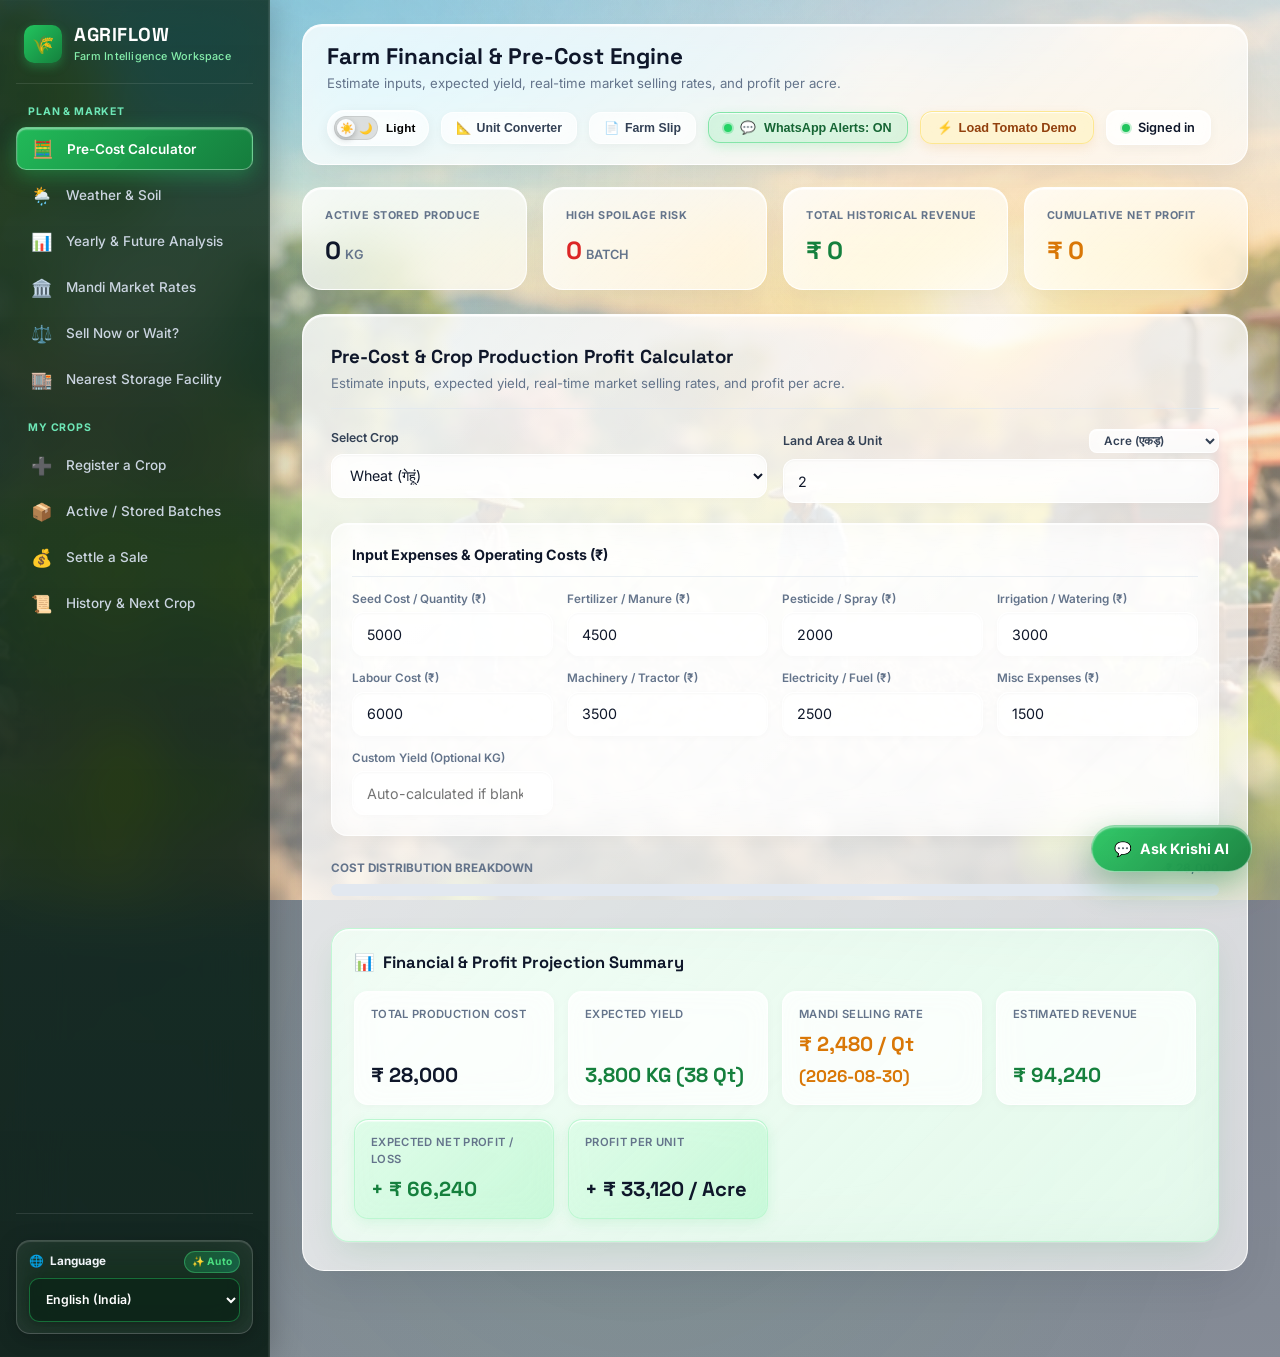
==== commit 297417c9: "fix: Full Analysis modal display & weather actions, seamless /admin routing aliases, and add 12-Mont" ====
--- a/templates/index.html
+++ b/templates/index.html
@@ -37,6 +37,9 @@
             </button>
             <button class="nav-item" onclick="switchTab('weather'); closeMobileSidebar();">
                 <span class="icon">🌦️</span> <span data-en="Weather & Soil" data-hi="मौसम व मिट्टी">Weather & Soil</span>
+            </button>
+            <button class="nav-item" onclick="switchTab('crop-analysis'); closeMobileSidebar();">
+                <span class="icon">📊</span> <span data-en="Yearly & Future Analysis" data-hi="वार्षिक व भविष्य विश्लेषण">Yearly & Future Analysis</span>
             </button>
             <button class="nav-item" onclick="switchTab('mandi'); closeMobileSidebar();">
                 <span class="icon">🏛️</span> <span data-en="Mandi Market Rates" data-hi="मंडी भाव">Mandi Market Rates</span>
@@ -394,6 +397,166 @@
             </div>
         </div>
 
+        <!-- TAB: YEARLY & FUTURE CROP ANALYSIS -->
+        <div id="tab-crop-analysis" class="tab-panel">
+            <div class="form-container">
+                <div class="card-header-flex">
+                    <div>
+                        <div class="modal-eyebrow">
+                            <span class="pulse-dot-green"></span>
+                            <span data-en="PREDICTIVE AGRONOMY & HORIZON INSIGHTS" data-hi="पूर्वानुमान व भविष्य कृषि विश्लेषण">PREDICTIVE AGRONOMY & HORIZON INSIGHTS</span>
+                        </div>
+                        <h3 data-en="Yearly & Future Crop Analysis" data-hi="वार्षिक व भविष्य फसल विश्लेषण">Yearly & Future Crop Analysis</h3>
+                        <p class="subtitle" data-en="12-Month cyclical seasonality, harvest glut patterns, and 3-6 month forward predictive price trajectories." data-hi="12 महीने का मौसमी चक्र, आवक का दबाव और 3-6 महीने का भविष्य भाव पूर्वानुमान।">12-Month cyclical seasonality, harvest glut patterns, and 3-6 month forward predictive price trajectories.</p>
+                    </div>
+                    <div class="horizon-badge-pill">
+                        <span>🔮 AI Powered</span>
+                    </div>
+                </div>
+
+                <!-- Crop & Region Selection Bar -->
+                <div class="horizon-filter-bar">
+                    <div class="horizon-filter-group">
+                        <label for="horizon-crop-select" data-en="Target Crop:" data-hi="फसल:">Target Crop:</label>
+                        <select id="horizon-crop-select" onchange="loadCropHorizonAnalysis()">
+                            <option value="wheat">🌾 Wheat (गेहूं)</option>
+                            <option value="potato">🥔 Potato (आलू)</option>
+                            <option value="tomato">🍅 Tomato (टमाटर)</option>
+                            <option value="mustard">🌿 Mustard (सरसों)</option>
+                            <option value="paddy">🌾 Paddy / Rice (धान)</option>
+                            <option value="onion">🧅 Onion (प्याज)</option>
+                        </select>
+                    </div>
+                    <div class="horizon-filter-group">
+                        <label for="horizon-state-select" data-en="Region / State:" data-hi="राज्य / क्षेत्र:">Region / State:</label>
+                        <select id="horizon-state-select" onchange="loadCropHorizonAnalysis()">
+                            <option value="Punjab">Punjab</option>
+                            <option value="Haryana">Haryana</option>
+                            <option value="Uttar Pradesh">Uttar Pradesh</option>
+                            <option value="Rajasthan">Rajasthan</option>
+                            <option value="Madhya Pradesh">Madhya Pradesh</option>
+                            <option value="Maharashtra">Maharashtra</option>
+                            <option value="Gujarat">Gujarat</option>
+                            <option value="Bihar">Bihar</option>
+                        </select>
+                    </div>
+                    <button class="btn btn-secondary btn-horizon-refresh" type="button" onclick="loadCropHorizonAnalysis()">
+                        🔄 <span data-en="Refresh Projections" data-hi="पूर्वानुमान रीफ्रेश करें">Refresh Projections</span>
+                    </button>
+                </div>
+
+                <!-- Loading State -->
+                <div id="horizon-loading" class="analysis-loading-state hidden">
+                    <div class="analysis-spinner"></div>
+                    <p data-en="Computing 12-month seasonality and Gemini predictive projections..." data-hi="12 माह का मौसमी चक्र और जेमिनी पूर्वानुमान तैयार हो रहा है...">Computing 12-month seasonality and Gemini predictive projections...</p>
+                </div>
+
+                <div id="horizon-content-body">
+                    <!-- SECTION 1: 12-MONTH YEARLY CYCLICAL ANALYSIS -->
+                    <div class="horizon-card-section">
+                        <div class="horizon-section-head">
+                            <span class="horizon-section-icon">📅</span>
+                            <div>
+                                <h4 data-en="12-Month Cyclical Mandi Price & Arrival Intensity" data-hi="12 माह का मंडी भाव व आवक चक्र">12-Month Cyclical Mandi Price & Arrival Intensity</h4>
+                                <p class="subtitle" data-en="Pinpoints historical off-season peak price windows vs harvest arrival gluts." data-hi="कटाई के समय मंदी और ऑफ-सीजन में उच्चतम भाव के महीनों की स्पष्ट पहचान।">Pinpoints historical off-season peak price windows vs harvest arrival gluts.</p>
+                            </div>
+                        </div>
+
+                        <div class="horizon-chart-card">
+                            <div class="horizon-chart-header">
+                                <span class="chart-title">📈 <span id="hz-crop-chart-title">Wheat</span> Annual Price & Arrival Curve</span>
+                                <div class="chart-badges-wrap">
+                                    <span class="badge-glut" id="hz-glut-tag">Glut: Mar - May</span>
+                                    <span class="badge-peak" id="hz-peak-tag">Peak Window: Nov - Jan</span>
+                                </div>
+                            </div>
+                            <div id="hz-svg-chart-container" class="svg-chart-wrap">
+                                <!-- Dynamic SVG 12-Month Chart -->
+                            </div>
+                            <div class="chart-legend">
+                                <span><i class="legend-dot dot-price"></i> <span data-en="Historical Mandi Benchmark (₹/q)" data-hi="ऐतिहासिक मंडी भाव (₹/क्विंटल)">Historical Mandi Benchmark (₹/q)</span></span>
+                                <span><i class="legend-dot dot-cost"></i> <span data-en="Market Arrival Volume (%)" data-hi="मंडी आवक तीव्रता (%)">Market Arrival Volume (%)</span></span>
+                            </div>
+                        </div>
+
+                        <!-- Cropping Calendar Milestones -->
+                        <div class="cropping-calendar-grid">
+                            <div class="calendar-tile">
+                                <span class="calendar-icon">🌱</span>
+                                <div>
+                                    <strong data-en="Optimal Sowing Window" data-hi="बुवाई का सर्वोत्तम समय">Optimal Sowing Window</strong>
+                                    <p id="hz-sowing-val">25 Oct – 20 Nov</p>
+                                </div>
+                            </div>
+                            <div class="calendar-tile">
+                                <span class="calendar-icon">🌾</span>
+                                <div>
+                                    <strong data-en="Harvest Window" data-hi="कटाई का समय">Harvest Window</strong>
+                                    <p id="hz-harvest-val">25 Mar – 25 Apr</p>
+                                </div>
+                            </div>
+                            <div class="calendar-tile">
+                                <span class="calendar-icon">⚠️</span>
+                                <div>
+                                    <strong data-en="Key Seasonality Risk" data-hi="प्रमुख मौसमी जोखिम">Key Seasonality Risk</strong>
+                                    <p id="hz-risk-val">Terminal heat stress vulnerability</p>
+                                </div>
+                            </div>
+                        </div>
+                    </div>
+
+                    <!-- SECTION 2: 3 TO 6 MONTH NEAR-FUTURE OUTLOOK -->
+                    <div class="horizon-card-section">
+                        <div class="horizon-section-head">
+                            <span class="horizon-section-icon">🔮</span>
+                            <div>
+                                <h4 data-en="Near-Future Outlook (Upcoming 3–6 Months)" data-hi="निकट भविष्य का पूर्वानुमान (आगामी 3-6 महीने)">Near-Future Outlook (Upcoming 3–6 Months)</h4>
+                                <p class="subtitle" data-en="Predictive market intelligence and profit opportunities for the coming harvest." data-hi="आगामी फसल चक्र के लिए मांग, भाव दिशा और शुद्ध मुनाफे का पूर्वानुमान।">Predictive market intelligence and profit opportunities for the coming harvest.</p>
+                            </div>
+                        </div>
+
+                        <!-- 4 Future Metric Cards -->
+                        <div class="horizon-future-grid">
+                            <div class="horizon-future-card">
+                                <span class="future-card-label" data-en="Projected Mandi Range" data-hi="अनुमानित मंडी भाव">Projected Mandi Range</span>
+                                <strong class="future-card-val text-green" id="hz-fut-price">₹2,650 – ₹2,920</strong>
+                                <small id="hz-fut-trend" class="trend-badge positive">Bullish (+9.2%)</small>
+                            </div>
+                            <div class="horizon-future-card">
+                                <span class="future-card-label" data-en="Demand Outlook" data-hi="मांग का रुझान">Demand Outlook</span>
+                                <strong class="future-card-val" id="hz-fut-demand">High Processing Demand</strong>
+                                <small data-en="Firm institutional procurement" data-hi="मजबूत संस्थागत खरीद">Firm institutional procurement</small>
+                            </div>
+                            <div class="horizon-future-card">
+                                <span class="future-card-label" data-en="Recommended Next Rotation" data-hi="अगली अनुशंसित फसल">Recommended Next Rotation</span>
+                                <strong class="future-card-val text-primary" id="hz-fut-rotation">Moong (Green Gram)</strong>
+                                <small data-en="60-day short duration break" data-hi="60 दिन की अल्पावधि फसल">60-day short duration break</small>
+                            </div>
+                            <div class="horizon-future-card">
+                                <span class="future-card-label" data-en="Projected Net Margin / Acre" data-hi="अनुमानित शुद्ध लाभ / एकड़">Projected Net Margin / Acre</span>
+                                <strong class="future-card-val text-gold" id="hz-fut-margin">₹42,000 – ₹56,000</strong>
+                                <small data-en="Net of production costs" data-hi="उत्पादन लागत घटाकर">Net of production costs</small>
+                            </div>
+                        </div>
+
+                        <!-- Gemini Predictive Strategy Card -->
+                        <div class="horizon-gemini-card">
+                            <div class="gemini-card-header">
+                                <span class="gemini-sparkle-icon">✨</span>
+                                <div>
+                                    <strong data-en="Gemini AI Predictive Strategy & Arbitrage Roadmap" data-hi="जेमिनी एआई भविष्य रणनीति व लाभ कार्ययोजना">Gemini AI Predictive Strategy & Arbitrage Roadmap</strong>
+                                    <p data-en="Tailored guidance to protect margins and capitalize on near-future market movements." data-hi="आगामी बाजार उतार-चढ़ाव से लाभ कमाने और नुकसान से बचने के व्यावहारिक सुझाव।">Tailored guidance to protect margins and capitalize on near-future market movements.</p>
+                                </div>
+                            </div>
+                            <p id="hz-gemini-strategy-text" class="gemini-strategy-body">
+                                Loading predictive recommendations...
+                            </p>
+                        </div>
+                    </div>
+                </div>
+            </div>
+        </div>
+
         <!-- TAB 2: COMPREHENSIVE MANDI RATES -->
         <div id="tab-mandi" class="tab-panel">
             <div class="mandi-filter-bar">
@@ -455,17 +618,37 @@
                 </div>
                 <div class="sell-decision-mode" role="group" aria-label="Sell timing input method">
                     <label class="sell-mode-option active"><input type="radio" name="sell-decision-mode" value="manual" checked onchange="toggleSellDecisionMode()"><span data-en="Enter details manually" data-hi="जानकारी खुद भरें">Enter details manually</span></label>
-                    <label class="sell-mode-option"><input type="radio" name="sell-decision-mode" value="batch" onchange="toggleSellDecisionMode()"><span data-en="Use an active batch" data-hi="सक्रिय बैच चुनें">Use an active batch</span></label>
-                </div>
+                    <label class="sell-mode-option"><input type="radio" name="sell-decision-mode" value="batch" onchange="toggleSellDecisionMode()"><span data-en="Select from stored batches" data-hi="भंडारित बैच में से चुनें">Select from stored batches</span></label>
+                </div>
+                
+                <!-- PROMINENT STORED BATCH PICKER -->
+                <div class="sell-batch-quick-bar" id="sell-batch-quick-bar">
+                    <div class="sell-batch-bar-left">
+                        <span class="sell-batch-icon">📦</span>
+                        <div>
+                            <strong data-en="Select Stored Produce Batch:" data-hi="भंडारित उपज बैच चुनें:">Select Stored Produce Batch:</strong>
+                            <span class="sell-batch-hint" data-en="Auto-populates crop, weight, and storage economics" data-hi="फसल, वजन और भंडारण लागत स्वतः भरता है">Auto-populates crop, weight, and storage economics</span>
+                        </div>
+                    </div>
+                    <div class="sell-batch-bar-right">
+                        <select id="sell-decision-batch" class="sell-batch-select" onchange="selectSellDecisionBatch()">
+                            <option value="" data-en="-- Choose an active batch or enter below --" data-hi="-- सक्रिय बैच चुनें या नीचे खुद भरें --">-- Choose an active batch or enter below --</option>
+                        </select>
+                        <button type="button" class="btn-refresh-batch-list" onclick="populateSellDecisionBatches()" title="Refresh batches">↻</button>
+                    </div>
+                </div>
+
                 <div class="form-grid sell-decision-inputs">
-                    <div class="form-group sell-batch-choice hidden"><label data-en="Select active batch" data-hi="सक्रिय बैच चुनें">Select active batch</label><select id="sell-decision-batch" onchange="selectSellDecisionBatch()"><option value="" data-en="Choose an active batch" data-hi="सक्रिय बैच चुनें">Choose an active batch</option></select></div>
                     <div class="form-group"><label data-en="Select crop" data-hi="फसल चुनें">Select crop</label><select id="sell-decision-crop" onchange="prefillSellDecision()"><option value="Wheat">Wheat (गेहूं)</option><option value="Potato">Potato (आलू)</option><option value="Tomato">Tomato (टमाटर)</option><option value="Mustard">Mustard (सरसों)</option><option value="Onion">Onion (प्याज)</option><option value="Soybean">Soybean (सोयाबीन)</option><option value="Cotton">Cotton (कपास)</option><option value="Maize">Maize (मक्का)</option></select></div>
                     <div class="form-group"><label data-en="Expected harvest volume (kg)" data-hi="अनुमानित उपज मात्रा (किलो)">Expected harvest volume (kg)</label><input id="sell-decision-quantity" type="number" min="1" step="any" value="1000"></div>
                     <div class="form-group"><label data-en="Storage option" data-hi="भंडारण विकल्प">Storage option</label><select id="sell-decision-storage" onchange="updateSellStorageCost()"><option value="none" data-en="Sell without storage" data-hi="बिना भंडारण बेचें">Sell without storage</option><option value="farm" data-en="Farm shade" data-hi="खेत की छाया">Farm shade</option><option value="godown" data-en="Godown / warehouse" data-hi="गोदाम / वेयरहाउस">Godown / warehouse</option><option value="cold" data-en="Cold storage" data-hi="कोल्ड स्टोरेज">Cold storage</option></select></div>
                     <div class="form-group"><label data-en="Storage cost per day (₹)" data-hi="प्रतिदिन भंडारण लागत (₹)">Storage cost per day (₹)</label><input id="sell-decision-storage-cost" type="number" min="0" step="any" value="0"></div>
                     <div class="form-group"><label data-en="Days to wait" data-hi="कितने दिन रुकें">Days to wait</label><input id="sell-decision-days" type="number" min="1" max="30" value="7"></div>
                 </div>
-                <button class="btn-primary-action" type="button" id="sell-decision-button" onclick="runSellDecision()" data-en="Analyze sell timing" data-hi="बिक्री का समय जांचें">Analyze sell timing</button>
+                <div class="sell-decision-btn-group">
+                    <button class="btn-primary-action" type="button" id="sell-decision-button" onclick="runSellDecision()" data-en="Analyze Sell Timing" data-hi="बिक्री का समय जांचें">Analyze Sell Timing</button>
+                    <button class="btn-secondary-action btn-full-profit-analysis" type="button" onclick="openFullAnalysisModal()" data-en="🔬 Full Profit & Loss Analysis" data-hi="🔬 पूर्ण लाभ व हानि विश्लेषण">🔬 Full Profit & Loss Analysis</button>
+                </div>
                 <div id="sell-decision-result" class="sell-decision-result hidden"></div>
             </div>
         </div>
@@ -1186,7 +1369,7 @@
             </div>
         </div>
     <!-- MODAL: DEEP AGRONOMIC & MICROCLIMATE FULL ANALYSIS -->
-    <div id="full-analysis-modal" class="modal-backdrop hidden" onclick="if(event.target===this) closeFullAnalysisModal()">
+    <div id="full-analysis-modal" class="modal-overlay hidden" style="display: none;" onclick="if(event.target===this) closeFullAnalysisModal()">
         <div class="modal-card full-analysis-modal-card">
             <div class="modal-header">
                 <div>
@@ -1222,6 +1405,9 @@
                     <button type="button" class="btn-top-tool btn-whatsapp-share" onclick="shareFullAnalysisWhatsApp()" title="Share complete advisory on WhatsApp">
                         💬 <span data-en="Share Advisory" data-hi="व्हाट्सएप साझा करें">Share Advisory</span>
                     </button>
+                    <button type="button" class="btn-secondary" onclick="closeFullAnalysisModal(); switchTab('crop-analysis');" title="Open 12-Month Yearly & Future Horizon Analysis">
+                        📅 <span data-en="Yearly & Future Analysis" data-hi="वार्षिक व भविष्य विश्लेषण">Yearly & Future Analysis</span>
+                    </button>
                     <button type="button" class="btn-secondary" onclick="runFullAgronomicAnalysis()">
                         ↻ <span data-en="Refresh" data-hi="रीफ्रेश">Refresh</span>
                     </button>
@@ -1350,6 +1536,77 @@
                     <h5 data-en="Immediate Operational Checklist" data-hi="खेत कार्य प्राथमिकता सूची">Immediate Operational Checklist</h5>
                     <div id="an-action-items" class="action-checklist-list">
                         <!-- Dynamically populated -->
+                    </div>
+                </div>
+
+                <!-- Interactive Visual Graphs & Breakeven Curves -->
+                <div class="analysis-charts-section">
+                    <div class="analysis-section-title-wrap">
+                        <span class="analysis-section-badge">📊</span>
+                        <div>
+                            <h5 data-en="14-Day Mandi Price Trend vs Storage Economics" data-hi="14 दिवसीय मंडी भाव रुझान व भंडारण लागत">14-Day Mandi Price Trend vs Storage Economics</h5>
+                            <p class="subtitle" data-en="Visual breakeven trajectory: Identifies the highest net realization peak window before quality decay." data-hi="दृश्यमान लाभ-हानि वक्र: गुणवत्ता गिरावट से पहले सर्वाधिक शुद्ध मुनाफे का दिन पहचानें।">Visual breakeven trajectory: Identifies the highest net realization peak window before quality decay.</p>
+                        </div>
+                    </div>
+                    <div class="analysis-charts-grid">
+                        <div class="analysis-chart-card">
+                            <div class="chart-card-header">
+                                <span class="chart-title" data-en="📈 Market Price vs Storage Cost Curve" data-hi="📈 मंडी भाव बनाम भंडारण लागत वक्र">📈 Market Price vs Storage Cost Curve</span>
+                                <span class="chart-peak-tag" id="an-chart-peak-tag">Peak: Day 6 - Day 8</span>
+                            </div>
+                            <div id="an-svg-chart-container" class="svg-chart-wrap">
+                                <!-- Dynamic SVG Graph generated by renderFullAnalysisReport -->
+                            </div>
+                            <div class="chart-legend">
+                                <span><i class="legend-dot dot-green"></i> <span data-en="Mandi Price (₹/q)" data-hi="मंडी भाव (₹/क्विंटल)">Mandi Price (₹/q)</span></span>
+                                <span><i class="legend-dot dot-blue"></i> <span data-en="Net Profit Margin (₹/q)" data-hi="शुद्ध मुनाफा (₹/क्विंटल)">Net Profit Margin (₹/q)</span></span>
+                                <span><i class="legend-dot dot-amber"></i> <span data-en="Storage Cost (₹/q)" data-hi="भंडारण लागत (₹/क्विंटल)">Storage Cost (₹/q)</span></span>
+                            </div>
+                        </div>
+                        <div class="analysis-chart-card">
+                            <div class="chart-card-header">
+                                <span class="chart-title" data-en="🛡️ Microclimate & Crop Hazard Breakdown" data-hi="🛡️ सूक्ष्म जलवायु व फसल जोखिम स्तर">🛡️ Microclimate & Crop Hazard Breakdown</span>
+                                <span class="chart-status-tag" id="an-risk-summary-tag">Safe Zone</span>
+                            </div>
+                            <div class="risk-bars-wrap" id="an-risk-bars-container">
+                                <!-- Dynamic Risk Bars -->
+                            </div>
+                        </div>
+                    </div>
+                </div>
+
+                <!-- Gemini Strategic Profit & Loss Optimization Engine -->
+                <div class="analysis-gemini-profit-box" id="analysis-gemini-profit-box">
+                    <div class="gemini-profit-head">
+                        <div class="gemini-title-group">
+                            <span class="gemini-sparkle-icon">✨</span>
+                            <div>
+                                <h4 data-en="Gemini AI: Final Profit Maximization & Loss Minimization Engine" data-hi="जेमिनी एआई: अंतिम लाभ वृद्धि व हानि निवारण विश्लेषण">Gemini AI: Final Profit Maximization & Loss Minimization Engine</h4>
+                                <p class="subtitle" data-en="Autonomous agronomic intelligence to maximize net in-hand returns and protect produce value." data-hi="शुद्ध आमदनी बढ़ाने और फसल के मूल्य को सुरक्षित रखने के लिए स्वायत्त एआई सलाह।">Autonomous agronomic intelligence to maximize net in-hand returns and protect produce value.</p>
+                            </div>
+                        </div>
+                        <div class="gemini-profit-gain-chip" id="an-profit-gain-chip">
+                            <span class="gain-lbl" data-en="Projected Profit Uplift" data-hi="अनुमानित अतिरिक्त लाभ">Projected Profit Uplift</span>
+                            <strong id="an-profit-gain-val">+₹18,000 – ₹32,000</strong>
+                        </div>
+                    </div>
+
+                    <div class="gemini-advisory-grid">
+                        <div class="gemini-advisory-card next-crop-card">
+                            <div class="advisory-card-badge">🌾 <span data-en="Recommended Next Rotation Crop" data-hi="अगली अनुशंसित फसल (न्यूनतम जोखिम)">Recommended Next Rotation Crop</span></div>
+                            <h5 id="an-rec-next-crop" class="rec-crop-headline">Mustard (सरसों) / Chickpea (चना)</h5>
+                            <p class="advisory-card-sub" data-en="Selected to break pest/fungal cycles, restore root nitrogen, and capitalize on high mandi demand." data-hi="रोग चक्र तोड़ने, मिट्टी में नाइट्रोजन लौटाने और आगामी उच्च मंडी मांग का लाभ उठाने के लिए चुनी गई।">Selected to break pest/fungal cycles, restore root nitrogen, and capitalize on high mandi demand.</p>
+                        </div>
+
+                        <div class="gemini-advisory-card loss-strategy-card">
+                            <div class="advisory-card-badge">🛡️ <span data-en="Loss Minimization & Storage Protection" data-hi="हानि निवारण व भंडारण सुरक्षा नियम">Loss Minimization & Storage Protection</span></div>
+                            <p id="an-loss-strategy-text" class="advisory-text">Loading personalized loss mitigation steps...</p>
+                        </div>
+
+                        <div class="gemini-advisory-card profit-boost-card">
+                            <div class="advisory-card-badge">💰 <span data-en="Profit Enhancement Action Roadmap" data-hi="शुद्ध लाभ वृद्धि कार्ययोजना">Profit Enhancement Action Roadmap</span></div>
+                            <p id="an-profit-boost-text" class="advisory-text">Loading personalized profit maximization strategy...</p>
+                        </div>
                     </div>
                 </div>
             </div>
--- a/static/style.css
+++ b/static/style.css
@@ -3323,7 +3323,7 @@
 /* ============================================================
    MODAL OVERLAY & APPLE LIQUID GLASS CARDS
    ============================================================ */
-.modal-overlay {
+.modal-overlay, .modal-backdrop {
     position: fixed;
     inset: 0;
     z-index: 9999;
@@ -4095,3 +4095,734 @@
 @keyframes spin {
     to { transform: rotate(360deg); }
 }
+
+/* ==========================================================================
+   APPLE LIQUID GLASS: STORED BATCH SELECTOR & SELL DECISION ENHANCEMENTS
+   ========================================================================== */
+.sell-batch-quick-bar {
+    display: flex;
+    flex-wrap: wrap;
+    align-items: center;
+    justify-content: space-between;
+    gap: 14px;
+    padding: 16px 20px;
+    background: rgba(255, 255, 255, 0.65);
+    backdrop-filter: blur(20px) saturate(180%);
+    -webkit-backdrop-filter: blur(20px) saturate(180%);
+    border: 1px solid rgba(255, 255, 255, 0.7);
+    border-radius: 16px;
+    box-shadow: 0 8px 32px 0 rgba(31, 38, 135, 0.08);
+    margin-bottom: 20px;
+    transition: all 0.3s cubic-bezier(0.16, 1, 0.3, 1);
+}
+.sell-batch-quick-bar:hover {
+    box-shadow: 0 12px 36px 0 rgba(31, 38, 135, 0.12);
+    border-color: rgba(34, 197, 94, 0.35);
+}
+.sell-batch-bar-label {
+    display: flex;
+    align-items: center;
+    gap: 12px;
+}
+.sell-batch-bar-icon {
+    font-size: 1.7rem;
+    line-height: 1;
+}
+.sell-batch-bar-label strong {
+    font-size: 0.95rem;
+    font-weight: 700;
+    color: var(--text-color, #1e293b);
+}
+.sell-batch-bar-desc {
+    margin: 2px 0 0;
+    font-size: 0.8rem;
+    color: var(--text-muted, #64748b);
+}
+.sell-batch-controls {
+    display: flex;
+    align-items: center;
+    gap: 8px;
+    flex: 1;
+    max-width: 480px;
+    justify-content: flex-end;
+}
+.sell-batch-select {
+    flex: 1;
+    min-width: 240px;
+    padding: 10px 14px;
+    border-radius: 12px;
+    border: 1px solid rgba(203, 213, 225, 0.8);
+    background: rgba(255, 255, 255, 0.9);
+    font-size: 0.88rem;
+    color: #1e293b;
+    outline: none;
+    transition: all 0.2s ease;
+}
+.sell-batch-select:focus {
+    border-color: #22c55e;
+    box-shadow: 0 0 0 3px rgba(34, 197, 94, 0.18);
+}
+.btn-refresh-batch-list {
+    width: 40px;
+    height: 40px;
+    padding: 0;
+    display: inline-flex;
+    align-items: center;
+    justify-content: center;
+    border-radius: 12px;
+    font-size: 1.1rem;
+    cursor: pointer;
+    background: rgba(255, 255, 255, 0.85);
+    border: 1px solid rgba(203, 213, 225, 0.8);
+    transition: all 0.25s ease;
+}
+.btn-refresh-batch-list:hover {
+    background: #f1f5f9;
+    transform: rotate(45deg);
+}
+
+.btn-full-profit-analysis {
+    background: linear-gradient(135deg, rgba(34, 197, 94, 0.18), rgba(59, 130, 246, 0.18));
+    border: 1px solid rgba(34, 197, 94, 0.38);
+    color: #166534;
+    font-weight: 700;
+    padding: 11px 20px;
+    border-radius: 14px;
+    display: inline-flex;
+    align-items: center;
+    gap: 8px;
+    cursor: pointer;
+    backdrop-filter: blur(12px);
+    transition: all 0.25s cubic-bezier(0.16, 1, 0.3, 1);
+}
+.btn-full-profit-analysis:hover {
+    background: linear-gradient(135deg, rgba(34, 197, 94, 0.28), rgba(59, 130, 246, 0.28));
+    transform: translateY(-2px);
+    box-shadow: 0 8px 20px rgba(34, 197, 94, 0.22);
+}
+
+/* ==========================================================================
+   FULL ANALYSIS: INTERACTIVE VISUAL CHARTS & GEMINI ADVISORY
+   ========================================================================== */
+.analysis-charts-section {
+    margin-top: 22px;
+    margin-bottom: 22px;
+}
+.analysis-charts-grid {
+    display: grid;
+    grid-template-columns: repeat(auto-fit, minmax(320px, 1fr));
+    gap: 16px;
+}
+.analysis-chart-card {
+    background: rgba(255, 255, 255, 0.7);
+    backdrop-filter: blur(20px) saturate(180%);
+    -webkit-backdrop-filter: blur(20px) saturate(180%);
+    border: 1px solid rgba(255, 255, 255, 0.75);
+    border-radius: 18px;
+    padding: 18px 20px;
+    box-shadow: 0 10px 30px rgba(0, 0, 0, 0.05);
+    display: flex;
+    flex-direction: column;
+}
+.analysis-chart-header {
+    display: flex;
+    align-items: center;
+    justify-content: space-between;
+    margin-bottom: 14px;
+}
+.analysis-chart-header h5 {
+    margin: 0;
+    font-size: 0.92rem;
+    font-weight: 700;
+    color: #1e293b;
+}
+.chart-badge {
+    font-size: 0.72rem;
+    font-weight: 600;
+    padding: 3px 9px;
+    border-radius: 20px;
+    background: rgba(34, 197, 94, 0.15);
+    color: #166534;
+    border: 1px solid rgba(34, 197, 94, 0.3);
+}
+.svg-chart-wrap {
+    width: 100%;
+    min-height: 200px;
+    display: flex;
+    align-items: center;
+    justify-content: center;
+}
+.svg-chart-wrap svg {
+    width: 100%;
+    height: auto;
+    overflow: visible;
+}
+.chart-axis-label {
+    fill: #64748b;
+    font-size: 10px;
+}
+.chart-grid-line {
+    stroke: rgba(0, 0, 0, 0.08);
+}
+.chart-axis-base {
+    stroke: rgba(0, 0, 0, 0.2);
+}
+.chart-legend {
+    display: flex;
+    flex-wrap: wrap;
+    align-items: center;
+    justify-content: center;
+    gap: 14px;
+    margin-top: 12px;
+    padding-top: 10px;
+    border-top: 1px dashed rgba(0, 0, 0, 0.08);
+}
+.legend-item {
+    display: inline-flex;
+    align-items: center;
+    gap: 6px;
+    font-size: 0.78rem;
+    color: #64748b;
+    font-weight: 500;
+}
+.legend-dot {
+    width: 10px;
+    height: 10px;
+    border-radius: 50%;
+    display: inline-block;
+}
+.dot-price { background: #22c55e; }
+.dot-cost { background: #f59e0b; }
+.dot-margin { background: #38bdf8; }
+
+/* Microclimate Risk Bars */
+.risk-bars-wrap {
+    display: flex;
+    flex-direction: column;
+    gap: 14px;
+    padding: 6px 0;
+}
+.risk-bar-row {
+    display: flex;
+    flex-direction: column;
+    gap: 5px;
+}
+.risk-bar-meta {
+    display: flex;
+    justify-content: space-between;
+    align-items: center;
+    font-size: 0.82rem;
+    font-weight: 600;
+    color: #334155;
+}
+.risk-bar-track {
+    width: 100%;
+    height: 8px;
+    background: rgba(0, 0, 0, 0.06);
+    border-radius: 10px;
+    overflow: hidden;
+    position: relative;
+}
+.risk-bar-fill {
+    height: 100%;
+    border-radius: 10px;
+    transition: width 0.8s cubic-bezier(0.16, 1, 0.3, 1);
+}
+
+/* Gemini Profit & Loss Optimization Box */
+.analysis-gemini-profit-box {
+    margin-top: 22px;
+    background: linear-gradient(135deg, rgba(254, 240, 138, 0.25) 0%, rgba(187, 247, 208, 0.35) 50%, rgba(191, 219, 254, 0.25) 100%);
+    backdrop-filter: blur(20px) saturate(190%);
+    -webkit-backdrop-filter: blur(20px) saturate(190%);
+    border: 1px solid rgba(34, 197, 94, 0.4);
+    border-radius: 20px;
+    padding: 22px;
+    box-shadow: 0 12px 36px rgba(34, 197, 94, 0.12);
+}
+.gemini-profit-banner {
+    display: flex;
+    align-items: center;
+    justify-content: space-between;
+    margin-bottom: 16px;
+    padding-bottom: 12px;
+    border-bottom: 1px solid rgba(34, 197, 94, 0.25);
+}
+.gemini-profit-badge {
+    font-size: 0.98rem;
+    font-weight: 700;
+    color: #166534;
+    display: flex;
+    align-items: center;
+    gap: 8px;
+}
+.gemini-profit-gain-chip {
+    background: rgba(34, 197, 94, 0.2);
+    border: 1px solid rgba(34, 197, 94, 0.45);
+    padding: 4px 14px;
+    border-radius: 20px;
+    font-size: 0.84rem;
+    color: #14532d;
+}
+.gemini-profit-gain-chip strong {
+    font-size: 1.02rem;
+    color: #15803d;
+    margin-left: 4px;
+}
+.gemini-advisory-grid {
+    display: grid;
+    grid-template-columns: repeat(auto-fit, minmax(250px, 1fr));
+    gap: 14px;
+}
+.gemini-advisory-card {
+    display: flex;
+    gap: 12px;
+    background: rgba(255, 255, 255, 0.7);
+    border: 1px solid rgba(255, 255, 255, 0.8);
+    border-radius: 14px;
+    padding: 14px;
+    box-shadow: 0 4px 16px rgba(0, 0, 0, 0.04);
+}
+.gemini-card-icon {
+    font-size: 1.6rem;
+    line-height: 1;
+}
+.gemini-card-content {
+    flex: 1;
+}
+.gemini-card-content h6 {
+    margin: 0 0 6px 0;
+    font-size: 0.84rem;
+    font-weight: 700;
+    color: #1e293b;
+}
+.gemini-card-content p {
+    margin: 0;
+    font-size: 0.8rem;
+    line-height: 1.45;
+    color: #334155;
+}
+.rec-crop-headline {
+    font-size: 0.92rem !important;
+    font-weight: 700;
+    color: #15803d !important;
+}
+
+/* ==========================================================================
+   DARK THEME LIQUID GLASS OVERRIDES
+   ========================================================================== */
+body.dark-theme .sell-batch-quick-bar {
+    background: rgba(26, 36, 33, 0.75);
+    border-color: rgba(255, 255, 255, 0.12);
+    box-shadow: 0 8px 32px 0 rgba(0, 0, 0, 0.35);
+}
+body.dark-theme .sell-batch-bar-label strong {
+    color: #f1f5f9;
+}
+body.dark-theme .sell-batch-bar-desc {
+    color: #94a3b8;
+}
+body.dark-theme .sell-batch-select {
+    background: rgba(15, 23, 42, 0.85);
+    border-color: rgba(255, 255, 255, 0.15);
+    color: #f1f5f9;
+}
+body.dark-theme .btn-refresh-batch-list {
+    background: rgba(30, 41, 59, 0.85);
+    border-color: rgba(255, 255, 255, 0.15);
+    color: #f1f5f9;
+}
+body.dark-theme .btn-full-profit-analysis {
+    background: linear-gradient(135deg, rgba(34, 197, 94, 0.25), rgba(59, 130, 246, 0.25));
+    border-color: rgba(34, 197, 94, 0.45);
+    color: #86efac;
+}
+body.dark-theme .analysis-chart-card {
+    background: rgba(26, 36, 33, 0.75);
+    border-color: rgba(255, 255, 255, 0.12);
+    box-shadow: 0 10px 30px rgba(0, 0, 0, 0.4);
+}
+body.dark-theme .analysis-chart-header h5 {
+    color: #f1f5f9;
+}
+body.dark-theme .chart-badge {
+    background: rgba(34, 197, 94, 0.25);
+    color: #86efac;
+    border-color: rgba(34, 197, 94, 0.4);
+}
+body.dark-theme .chart-axis-label {
+    fill: #94a3b8;
+}
+body.dark-theme .chart-grid-line {
+    stroke: rgba(255, 255, 255, 0.12);
+}
+body.dark-theme .chart-axis-base {
+    stroke: rgba(255, 255, 255, 0.25);
+}
+body.dark-theme .chart-legend {
+    border-top-color: rgba(255, 255, 255, 0.1);
+}
+body.dark-theme .legend-item {
+    color: #94a3b8;
+}
+body.dark-theme .risk-bar-meta {
+    color: #f1f5f9;
+}
+body.dark-theme .risk-bar-track {
+    background: rgba(255, 255, 255, 0.08);
+}
+body.dark-theme .analysis-gemini-profit-box {
+    background: linear-gradient(135deg, rgba(20, 83, 45, 0.35) 0%, rgba(30, 58, 138, 0.35) 100%);
+    border-color: rgba(34, 197, 94, 0.4);
+    box-shadow: 0 12px 36px rgba(0, 0, 0, 0.45);
+}
+body.dark-theme .gemini-profit-banner {
+    border-bottom-color: rgba(255, 255, 255, 0.12);
+}
+body.dark-theme .gemini-profit-badge {
+    color: #86efac;
+}
+body.dark-theme .gemini-profit-gain-chip {
+    background: rgba(34, 197, 94, 0.25);
+    border-color: rgba(34, 197, 94, 0.5);
+    color: #bbf7d0;
+}
+body.dark-theme .gemini-profit-gain-chip strong {
+    color: #4ade80;
+}
+body.dark-theme .gemini-advisory-card {
+    background: rgba(15, 23, 42, 0.7);
+    border-color: rgba(255, 255, 255, 0.12);
+}
+body.dark-theme .gemini-card-content h6 {
+    color: #f1f5f9;
+}
+body.dark-theme .gemini-card-content p {
+    color: #cbd5e1;
+}
+body.dark-theme .rec-crop-headline {
+    color: #4ade80 !important;
+}
+
+/* ==========================================================================
+   APPLE LIQUID GLASS: YEARLY & FUTURE CROP ANALYSIS
+   ========================================================================== */
+.horizon-badge-pill {
+    background: linear-gradient(135deg, rgba(168, 85, 247, 0.18), rgba(59, 130, 246, 0.18));
+    border: 1px solid rgba(168, 85, 247, 0.4);
+    padding: 6px 14px;
+    border-radius: 20px;
+    font-size: 0.82rem;
+    font-weight: 700;
+    color: #7e22ce;
+    display: inline-flex;
+    align-items: center;
+    gap: 6px;
+}
+
+.horizon-filter-bar {
+    display: flex;
+    flex-wrap: wrap;
+    align-items: center;
+    gap: 16px;
+    padding: 16px 20px;
+    background: rgba(255, 255, 255, 0.65);
+    backdrop-filter: blur(20px) saturate(180%);
+    -webkit-backdrop-filter: blur(20px) saturate(180%);
+    border: 1px solid rgba(255, 255, 255, 0.7);
+    border-radius: 16px;
+    box-shadow: 0 8px 30px rgba(0, 0, 0, 0.04);
+    margin-bottom: 24px;
+}
+
+.horizon-filter-group {
+    display: flex;
+    align-items: center;
+    gap: 8px;
+    flex: 1;
+    min-width: 200px;
+}
+.horizon-filter-group label {
+    font-size: 0.85rem;
+    font-weight: 700;
+    color: #334155;
+    white-space: nowrap;
+}
+.horizon-filter-group select {
+    flex: 1;
+    padding: 9px 12px;
+    border-radius: 12px;
+    border: 1px solid rgba(203, 213, 225, 0.85);
+    background: rgba(255, 255, 255, 0.9);
+    font-size: 0.88rem;
+    color: #1e293b;
+    outline: none;
+    transition: border-color 0.2s;
+}
+.horizon-filter-group select:focus {
+    border-color: #22c55e;
+    box-shadow: 0 0 0 3px rgba(34, 197, 94, 0.15);
+}
+.btn-horizon-refresh {
+    padding: 9px 18px;
+    border-radius: 12px;
+    font-size: 0.88rem;
+    font-weight: 600;
+    display: inline-flex;
+    align-items: center;
+    gap: 6px;
+    cursor: pointer;
+}
+
+.horizon-card-section {
+    margin-bottom: 28px;
+}
+.horizon-section-head {
+    display: flex;
+    align-items: center;
+    gap: 12px;
+    margin-bottom: 14px;
+}
+.horizon-section-icon {
+    font-size: 1.8rem;
+    line-height: 1;
+}
+.horizon-section-head h4 {
+    margin: 0;
+    font-size: 1.05rem;
+    font-weight: 700;
+    color: #0f172a;
+}
+.horizon-section-head p {
+    margin: 2px 0 0;
+    font-size: 0.82rem;
+    color: #64748b;
+}
+
+.horizon-chart-card {
+    background: rgba(255, 255, 255, 0.7);
+    backdrop-filter: blur(20px) saturate(180%);
+    -webkit-backdrop-filter: blur(20px) saturate(180%);
+    border: 1px solid rgba(255, 255, 255, 0.8);
+    border-radius: 20px;
+    padding: 20px;
+    box-shadow: 0 10px 30px rgba(0, 0, 0, 0.05);
+    margin-bottom: 18px;
+}
+.horizon-chart-header {
+    display: flex;
+    align-items: center;
+    justify-content: space-between;
+    flex-wrap: wrap;
+    gap: 10px;
+    margin-bottom: 14px;
+}
+.horizon-chart-header .chart-title {
+    font-weight: 700;
+    font-size: 0.92rem;
+    color: #1e293b;
+}
+.chart-badges-wrap {
+    display: flex;
+    align-items: center;
+    gap: 8px;
+}
+.badge-glut {
+    background: rgba(245, 158, 11, 0.15);
+    color: #b45309;
+    border: 1px solid rgba(245, 158, 11, 0.35);
+    padding: 3px 10px;
+    border-radius: 12px;
+    font-size: 0.75rem;
+    font-weight: 700;
+}
+.badge-peak {
+    background: rgba(34, 197, 94, 0.15);
+    color: #15803d;
+    border: 1px solid rgba(34, 197, 94, 0.35);
+    padding: 3px 10px;
+    border-radius: 12px;
+    font-size: 0.75rem;
+    font-weight: 700;
+}
+
+.cropping-calendar-grid {
+    display: grid;
+    grid-template-columns: repeat(auto-fit, minmax(220px, 1fr));
+    gap: 14px;
+}
+.calendar-tile {
+    display: flex;
+    align-items: center;
+    gap: 12px;
+    background: rgba(255, 255, 255, 0.65);
+    border: 1px solid rgba(255, 255, 255, 0.75);
+    border-radius: 14px;
+    padding: 14px;
+    box-shadow: 0 4px 16px rgba(0, 0, 0, 0.03);
+}
+.calendar-icon {
+    font-size: 1.6rem;
+    line-height: 1;
+}
+.calendar-tile strong {
+    display: block;
+    font-size: 0.8rem;
+    color: #64748b;
+    margin-bottom: 2px;
+}
+.calendar-tile p {
+    margin: 0;
+    font-size: 0.92rem;
+    font-weight: 700;
+    color: #1e293b;
+}
+
+/* Future Metrics Grid */
+.horizon-future-grid {
+    display: grid;
+    grid-template-columns: repeat(auto-fit, minmax(210px, 1fr));
+    gap: 14px;
+    margin-bottom: 18px;
+}
+.horizon-future-card {
+    background: rgba(255, 255, 255, 0.7);
+    backdrop-filter: blur(20px) saturate(180%);
+    -webkit-backdrop-filter: blur(20px) saturate(180%);
+    border: 1px solid rgba(255, 255, 255, 0.8);
+    border-radius: 16px;
+    padding: 16px;
+    box-shadow: 0 6px 20px rgba(0, 0, 0, 0.04);
+    display: flex;
+    flex-direction: column;
+}
+.future-card-label {
+    font-size: 0.78rem;
+    font-weight: 600;
+    color: #64748b;
+    margin-bottom: 6px;
+}
+.future-card-val {
+    font-size: 1.22rem;
+    font-weight: 800;
+    color: #0f172a;
+    margin-bottom: 4px;
+}
+.trend-badge {
+    display: inline-block;
+    font-size: 0.74rem;
+    font-weight: 700;
+    padding: 2px 8px;
+    border-radius: 10px;
+    margin-top: 2px;
+    align-self: flex-start;
+}
+.trend-badge.positive {
+    background: rgba(34, 197, 94, 0.15);
+    color: #15803d;
+    border: 1px solid rgba(34, 197, 94, 0.3);
+}
+
+.horizon-gemini-card {
+    background: linear-gradient(135deg, rgba(254, 240, 138, 0.25) 0%, rgba(187, 247, 208, 0.35) 50%, rgba(191, 219, 254, 0.25) 100%);
+    backdrop-filter: blur(20px) saturate(190%);
+    -webkit-backdrop-filter: blur(20px) saturate(190%);
+    border: 1px solid rgba(34, 197, 94, 0.4);
+    border-radius: 18px;
+    padding: 20px;
+    box-shadow: 0 10px 30px rgba(34, 197, 94, 0.1);
+}
+.gemini-card-header {
+    display: flex;
+    align-items: center;
+    gap: 12px;
+    margin-bottom: 12px;
+    padding-bottom: 10px;
+    border-bottom: 1px solid rgba(34, 197, 94, 0.25);
+}
+.gemini-card-header strong {
+    display: block;
+    font-size: 0.95rem;
+    color: #166534;
+    font-weight: 700;
+}
+.gemini-card-header p {
+    margin: 2px 0 0;
+    font-size: 0.78rem;
+    color: #334155;
+}
+.gemini-strategy-body {
+    margin: 0;
+    font-size: 0.88rem;
+    line-height: 1.55;
+    color: #14532d;
+    font-weight: 500;
+}
+
+/* Dark Theme Overrides for Horizon Analysis */
+body.dark-theme .horizon-badge-pill {
+    background: rgba(168, 85, 247, 0.25);
+    color: #d8b4fe;
+    border-color: rgba(168, 85, 247, 0.45);
+}
+body.dark-theme .horizon-filter-bar {
+    background: rgba(26, 36, 33, 0.75);
+    border-color: rgba(255, 255, 255, 0.12);
+}
+body.dark-theme .horizon-filter-group label {
+    color: #f1f5f9;
+}
+body.dark-theme .horizon-filter-group select {
+    background: rgba(15, 23, 42, 0.85);
+    border-color: rgba(255, 255, 255, 0.15);
+    color: #f1f5f9;
+}
+body.dark-theme .horizon-section-head h4 {
+    color: #f1f5f9;
+}
+body.dark-theme .horizon-section-head p {
+    color: #94a3b8;
+}
+body.dark-theme .horizon-chart-card {
+    background: rgba(26, 36, 33, 0.75);
+    border-color: rgba(255, 255, 255, 0.12);
+}
+body.dark-theme .horizon-chart-header .chart-title {
+    color: #f1f5f9;
+}
+body.dark-theme .calendar-tile {
+    background: rgba(15, 23, 42, 0.7);
+    border-color: rgba(255, 255, 255, 0.12);
+}
+body.dark-theme .calendar-tile strong {
+    color: #94a3b8;
+}
+body.dark-theme .calendar-tile p {
+    color: #f1f5f9;
+}
+body.dark-theme .horizon-future-card {
+    background: rgba(15, 23, 42, 0.7);
+    border-color: rgba(255, 255, 255, 0.12);
+}
+body.dark-theme .future-card-label {
+    color: #94a3b8;
+}
+body.dark-theme .future-card-val {
+    color: #f1f5f9;
+}
+body.dark-theme .horizon-gemini-card {
+    background: linear-gradient(135deg, rgba(20, 83, 45, 0.35) 0%, rgba(30, 58, 138, 0.35) 100%);
+    border-color: rgba(34, 197, 94, 0.4);
+}
+body.dark-theme .gemini-card-header {
+    border-bottom-color: rgba(255, 255, 255, 0.12);
+}
+body.dark-theme .gemini-card-header strong {
+    color: #86efac;
+}
+body.dark-theme .gemini-card-header p {
+    color: #cbd5e1;
+}
+body.dark-theme .gemini-strategy-body {
+    color: #bbf7d0;
+}
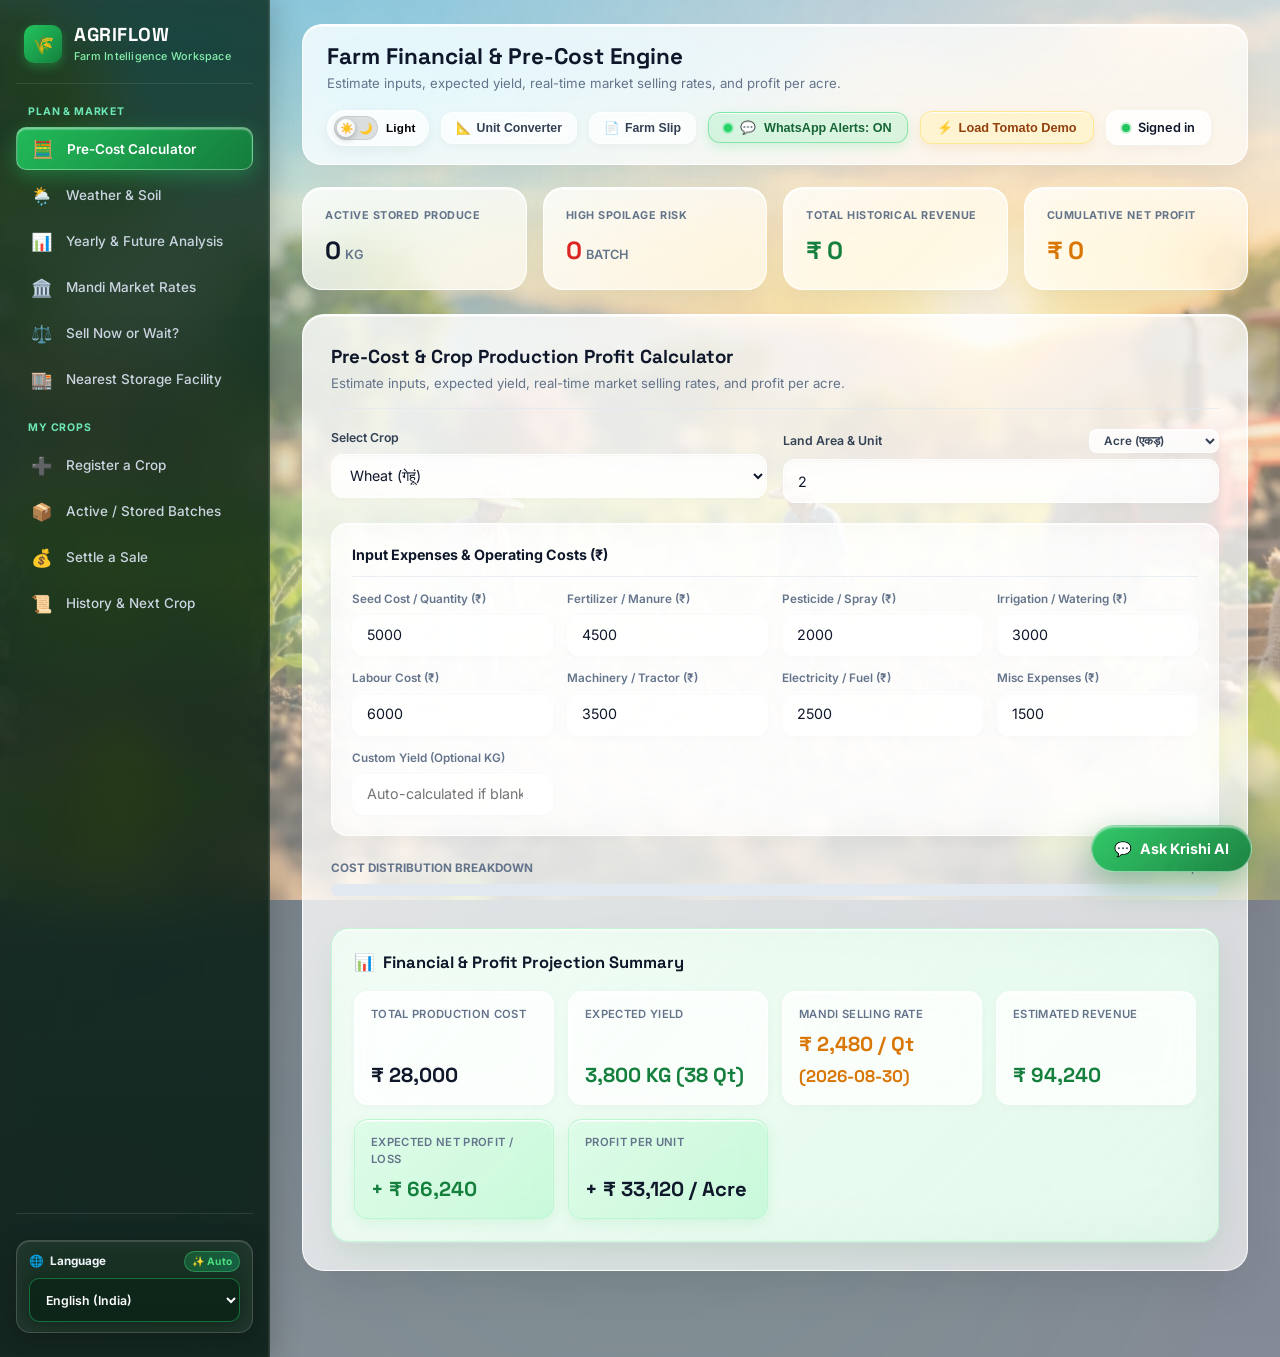
==== commit 9693bccd: "fix(weather): resolve unclosed farm slip modal trapping full-analysis modal, style buttons and unblo" ====
--- a/templates/index.html
+++ b/templates/index.html
@@ -7,8 +7,53 @@
     <link rel="preconnect" href="https://fonts.googleapis.com">
     <link rel="preconnect" href="https://fonts.gstatic.com" crossorigin>
     <link href="https://fonts.googleapis.com/css2?family=Space+Grotesk:wght@500;600;700&family=Inter:wght@400;500;600;700;800&display=swap" rel="stylesheet">
-    <link rel="stylesheet" href="/static/style.css">
+    <link rel="stylesheet" href="/static/style.css?v=20260917-v4">
     <link rel="stylesheet" href="https://unpkg.com/leaflet@1.9.4/dist/leaflet.css" crossorigin="">
+    <style>
+        #btn-full-analysis,
+        .weather-action-btns .btn-primary {
+            background: linear-gradient(135deg, #16a34a 0%, #15803d 100%) !important;
+            color: #ffffff !important;
+            border: 1px solid rgba(255, 255, 255, 0.35) !important;
+            padding: 9px 18px !important;
+            font-size: 0.88rem !important;
+            font-weight: 700 !important;
+            border-radius: 12px !important;
+            cursor: pointer !important;
+            display: inline-flex !important;
+            align-items: center !important;
+            gap: 6px !important;
+            box-shadow: 0 4px 14px rgba(22, 163, 74, 0.35), inset 0 1px 1px rgba(255, 255, 255, 0.3) !important;
+            transition: all 0.2s ease !important;
+        }
+        #weather-action-button {
+            background: rgba(255, 255, 255, 0.95);
+            color: #1e293b;
+            border: 1px solid #cbd5e1;
+            font-weight: 700;
+            border-radius: 12px;
+            padding: 9px 16px;
+            cursor: pointer;
+            font-size: 0.88rem;
+        }
+        body.dark-theme #weather-action-button {
+            background: rgba(30, 41, 59, 0.85) !important;
+            border-color: rgba(255, 255, 255, 0.18) !important;
+            color: #f1f5f9 !important;
+        }
+        #full-analysis-modal.modal-overlay {
+            position: fixed !important;
+            inset: 0 !important;
+            z-index: 99999 !important;
+            background: rgba(15, 23, 42, 0.65) !important;
+            backdrop-filter: blur(12px) !important;
+            -webkit-backdrop-filter: blur(12px) !important;
+            align-items: center !important;
+            justify-content: center !important;
+            padding: 20px !important;
+            overflow-y: auto !important;
+        }
+    </style>
 </head>
 <body>
 
@@ -1368,8 +1413,10 @@
                 </div>
             </div>
         </div>
+    </div>
+
     <!-- MODAL: DEEP AGRONOMIC & MICROCLIMATE FULL ANALYSIS -->
-    <div id="full-analysis-modal" class="modal-overlay hidden" style="display: none;" onclick="if(event.target===this) closeFullAnalysisModal()">
+    <div id="full-analysis-modal" class="modal-overlay" style="display: none;" onclick="if(event.target===this) closeFullAnalysisModal()">
         <div class="modal-card full-analysis-modal-card">
             <div class="modal-header">
                 <div>
@@ -1617,7 +1664,7 @@
         </div>
     </div>
 
-    <script src="/static/app.js"></script>
+    <script src="/static/app.js?v=20260917-v4"></script>
     <script src="https://unpkg.com/leaflet@1.9.4/dist/leaflet.js" crossorigin=""></script>
     <script>
         // Mobile Sidebar Drawer Navigation
--- a/static/style.css
+++ b/static/style.css
@@ -85,6 +85,16 @@
 }
 
 body {
+    color: var(--text-body);
+    font-family: var(--font-sans);
+    line-height: 1.5;
+    display: flex;
+    min-height: 100vh;
+    -webkit-font-smoothing: antialiased;
+    -moz-osx-font-smoothing: grayscale;
+}
+
+body:not(.admin-page) {
     background: 
         radial-gradient(circle at 18% 12%, rgba(34, 197, 94, 0.12) 0%, transparent 42%),
         radial-gradient(circle at 85% 18%, rgba(245, 158, 11, 0.14) 0%, transparent 45%),
@@ -92,13 +102,6 @@
         linear-gradient(180deg, rgba(248, 250, 252, 0.42) 0%, rgba(241, 245, 249, 0.52) 100%),
         url('/static/main-farm-bg.jpg') no-repeat center center fixed;
     background-size: cover;
-    color: var(--text-body);
-    font-family: var(--font-sans);
-    line-height: 1.5;
-    display: flex;
-    min-height: 100vh;
-    -webkit-font-smoothing: antialiased;
-    -moz-osx-font-smoothing: grayscale;
 }
 
 /* Custom Scrollbar */
@@ -2591,29 +2594,39 @@
 }
 
 /* ============================================================
-   ADMIN OPERATIONS VIEW
+   ADMIN OPERATIONS VIEW (HIGH-CONTRAST & EXECUTIVE READABILITY)
    ============================================================ */
+body.admin-page,
 .admin-page {
-    background: 
-        radial-gradient(circle at 18% 12%, rgba(34, 197, 94, 0.12) 0%, transparent 42%),
-        radial-gradient(circle at 85% 18%, rgba(245, 158, 11, 0.14) 0%, transparent 45%),
-        radial-gradient(circle at 50% 80%, rgba(34, 197, 94, 0.08) 0%, transparent 50%),
-        linear-gradient(180deg, rgba(248, 250, 252, 0.45) 0%, rgba(241, 245, 249, 0.55) 100%),
-        url('/static/main-farm-bg.jpg') no-repeat center center fixed;
-    background-size: cover;
-}
-
-body.dark-theme.admin-page {
-    background: 
-        radial-gradient(circle at 18% 12%, rgba(16, 185, 129, 0.15) 0%, transparent 45%),
-        radial-gradient(circle at 85% 18%, rgba(245, 158, 11, 0.1) 0%, transparent 45%),
-        linear-gradient(180deg, rgba(6, 18, 13, 0.88) 0%, rgba(3, 10, 7, 0.95) 100%),
-        url('/static/main-farm-bg.jpg') no-repeat center center fixed !important;
-    background-size: cover !important;
+    background: #f8fafc !important;
+    background-image: 
+        radial-gradient(at 15% 15%, rgba(34, 197, 94, 0.08) 0px, transparent 50%),
+        radial-gradient(at 85% 15%, rgba(59, 130, 246, 0.08) 0px, transparent 50%),
+        radial-gradient(at 50% 85%, rgba(245, 158, 11, 0.06) 0px, transparent 50%) !important;
+    background-attachment: fixed !important;
+    min-height: 100vh;
+    color: #0f172a !important;
+}
+
+body.dark-theme.admin-page,
+body.dark-theme .admin-page {
+    background: #09130e !important;
+    background-image: 
+        radial-gradient(at 15% 15%, rgba(16, 185, 129, 0.12) 0px, transparent 50%),
+        radial-gradient(at 85% 15%, rgba(59, 130, 246, 0.1) 0px, transparent 50%),
+        radial-gradient(at 50% 85%, rgba(245, 158, 11, 0.05) 0px, transparent 50%) !important;
+    background-attachment: fixed !important;
+    color: #f1f5f9 !important;
+}
+
+.admin-main {
+    padding: 32px 36px;
+    max-width: 1440px;
+    margin: 0 auto;
 }
 
 .admin-sidebar {
-    background: rgba(9, 38, 24, 0.88);
+    background: rgba(9, 38, 24, 0.94);
     backdrop-filter: blur(28px) saturate(190%);
     -webkit-backdrop-filter: blur(28px) saturate(190%);
     border-right: 1px solid rgba(255, 255, 255, 0.15);
@@ -2634,6 +2647,55 @@
     color: #4ade80;
 }
 
+.admin-header {
+    display: flex;
+    justify-content: space-between;
+    align-items: flex-start;
+    flex-wrap: wrap;
+    gap: 16px;
+    margin-bottom: 28px;
+    padding-bottom: 20px;
+    border-bottom: 1px solid rgba(226, 232, 240, 0.8);
+}
+.admin-header .page-title {
+    margin: 4px 0 6px 0;
+    font-size: 1.75rem;
+    font-weight: 800;
+    color: #0f172a;
+}
+.admin-header .subtitle {
+    margin: 0;
+    color: #64748b;
+    font-size: 0.9rem;
+}
+.admin-header-meta {
+    display: flex;
+    flex-direction: column;
+    align-items: flex-end;
+    gap: 6px;
+    font-size: 0.82rem;
+    color: #64748b;
+}
+.admin-live-dot {
+    display: inline-flex;
+    align-items: center;
+    gap: 6px;
+    font-weight: 700;
+    font-size: 0.76rem;
+    color: #15803d;
+    background: rgba(34, 197, 94, 0.12);
+    border: 1px solid rgba(34, 197, 94, 0.3);
+    padding: 4px 10px;
+    border-radius: 20px;
+}
+.admin-live-dot i {
+    width: 7px;
+    height: 7px;
+    background: #22c55e;
+    border-radius: 50%;
+    box-shadow: 0 0 8px #22c55e;
+}
+
 .admin-kpi-grid {
     display: grid;
     grid-template-columns: repeat(auto-fit, minmax(220px, 1fr));
@@ -2642,37 +2704,145 @@
 }
 
 .admin-kpi {
-    background: rgba(255, 255, 255, 0.75);
-    backdrop-filter: blur(24px) saturate(180%);
-    -webkit-backdrop-filter: blur(24px) saturate(180%);
-    border: 1px solid rgba(255, 255, 255, 0.8);
+    background: #ffffff;
+    border: 1px solid #e2e8f0;
     border-radius: 18px;
-    padding: 20px;
-    box-shadow: 0 10px 30px rgba(0, 0, 0, 0.05), inset 0 1px 1px rgba(255, 255, 255, 0.9);
-    transition: transform 0.2s ease;
+    padding: 20px 22px;
+    box-shadow: 0 4px 16px -2px rgba(0, 0, 0, 0.04);
+    display: flex;
+    flex-direction: column;
+    gap: 4px;
+    transition: transform 0.2s ease, box-shadow 0.2s ease;
 }
 .admin-kpi:hover {
     transform: translateY(-2px);
-}
-
-body.dark-theme .admin-kpi,
-body.dark-theme .admin-page .analysis-panel,
-body.dark-theme .admin-insight-strip {
-    background: rgba(10, 26, 18, 0.85);
-    backdrop-filter: blur(24px) saturate(180%);
-    -webkit-backdrop-filter: blur(24px) saturate(180%);
-    border: 1px solid rgba(255, 255, 255, 0.12);
-    box-shadow: 0 16px 40px rgba(0, 0, 0, 0.4), inset 0 1px 1px rgba(255, 255, 255, 0.12);
-    color: #f1f5f9;
-}
-
+    box-shadow: 0 8px 24px -4px rgba(0, 0, 0, 0.08);
+}
+.admin-kpi span {
+    font-size: 0.82rem;
+    font-weight: 600;
+    color: #64748b;
+}
 .admin-kpi strong {
-    font-family: var(--font-heading);
-    font-size: 1.75rem;
-    font-weight: 700;
+    font-size: 1.85rem;
+    font-weight: 800;
+    color: #0f172a;
+    line-height: 1.2;
+}
+.admin-kpi small {
+    font-size: 0.78rem;
+    color: #94a3b8;
+}
+
+.admin-insight-strip {
+    display: grid;
+    grid-template-columns: repeat(auto-fit, minmax(200px, 1fr));
+    gap: 16px;
+    background: #ffffff;
+    border: 1px solid #e2e8f0;
+    border-radius: 18px;
+    padding: 18px 24px;
+    box-shadow: 0 4px 16px -2px rgba(0, 0, 0, 0.04);
+    margin-bottom: 24px;
+}
+.admin-strip-label {
     display: block;
-    margin: 8px 0 4px;
-    color: var(--text-main);
+    font-size: 0.75rem;
+    font-weight: 700;
+    color: #64748b;
+    text-transform: uppercase;
+    letter-spacing: 0.04em;
+    margin-bottom: 4px;
+}
+.admin-insight-strip strong {
+    font-size: 1.35rem;
+    font-weight: 800;
+    color: #0f172a;
+}
+
+.analysis-panel {
+    background: #ffffff;
+    border: 1px solid #e2e8f0;
+    border-radius: 20px;
+    padding: 22px 24px;
+    box-shadow: 0 4px 16px -2px rgba(0, 0, 0, 0.04);
+    margin-bottom: 22px;
+}
+.analysis-panel-head {
+    display: flex;
+    justify-content: space-between;
+    align-items: center;
+    margin-bottom: 16px;
+}
+.analysis-panel-head h3 {
+    margin: 2px 0 0 0;
+    font-size: 1.05rem;
+    font-weight: 700;
+    color: #0f172a;
+}
+.eyebrow {
+    font-size: 0.7rem;
+    font-weight: 800;
+    letter-spacing: 0.06em;
+    color: #10b981;
+    text-transform: uppercase;
+}
+.panel-note {
+    font-size: 0.76rem;
+    color: #64748b;
+    background: #f1f5f9;
+    padding: 3px 8px;
+    border-radius: 10px;
+}
+
+.admin-tools {
+    display: flex;
+    align-items: center;
+    justify-content: space-between;
+    flex-wrap: wrap;
+    gap: 16px;
+    padding: 16px 22px;
+}
+.admin-tool-actions {
+    display: flex;
+    align-items: center;
+    gap: 16px;
+    flex-wrap: wrap;
+}
+.admin-check {
+    display: inline-flex;
+    align-items: center;
+    gap: 8px;
+    font-size: 0.84rem;
+    color: #334155;
+    cursor: pointer;
+}
+.admin-health {
+    font-size: 0.78rem;
+    font-weight: 600;
+    color: #15803d;
+    background: rgba(34, 197, 94, 0.12);
+    border: 1px solid rgba(34, 197, 94, 0.3);
+    padding: 4px 10px;
+    border-radius: 20px;
+}
+
+.admin-analysis-grid {
+    display: grid;
+    grid-template-columns: repeat(auto-fit, minmax(310px, 1fr));
+    gap: 20px;
+    margin-bottom: 22px;
+}
+.admin-content-grid {
+    display: grid;
+    grid-template-columns: 1.8fr 1.2fr;
+    gap: 20px;
+    margin-bottom: 24px;
+}
+@media (max-width: 1024px) {
+    .admin-content-grid {
+        grid-template-columns: 1fr;
+    }
 }
 
 .bar-chart, .risk-chart {
@@ -2681,65 +2851,295 @@
     gap: 12px;
     margin-top: 14px;
 }
-
 .bar-row {
     display: flex;
     flex-direction: column;
     gap: 4px;
 }
-
 .bar-label {
     display: flex;
     justify-content: space-between;
     font-size: 0.82rem;
     font-weight: 600;
-    color: var(--text-body);
-}
-
+    color: #334155;
+}
 .bar-track {
     height: 10px;
-    background: #E2E8F0;
+    background: #e2e8f0;
     border-radius: 999px;
     overflow: hidden;
 }
-
 .bar-fill {
     height: 100%;
     border-radius: 999px;
     display: block;
 }
-
-.bar-fill.crop { background: #15803D; }
-.bar-fill.state { background: #0284C7; }
-.bar-fill.risk-high { background: #DC2626; }
-.bar-fill.risk-medium { background: #D97706; }
-.bar-fill.risk-low { background: #16A34A; }
-.bar-fill.risk-na { background: #94A3B8; }
+.bar-fill.crop { background: #15803d; }
+.bar-fill.state { background: #0284c7; }
+.bar-fill.risk-high { background: #dc2626; }
+.bar-fill.risk-medium { background: #d97706; }
+.bar-fill.risk-low { background: #16a34a; }
+.bar-fill.risk-na { background: #94a3b8; }
+
+.risk-chart {
+    gap: 10px;
+}
+.risk-row {
+    display: flex;
+    align-items: center;
+    justify-content: space-between;
+    padding: 10px 14px;
+    background: #f8fafc;
+    border-radius: 12px;
+    border: 1px solid #e2e8f0;
+}
+.risk-key {
+    display: inline-flex;
+    align-items: center;
+    gap: 8px;
+    font-size: 0.86rem;
+    font-weight: 600;
+    color: #334155;
+}
+.risk-dot {
+    width: 9px;
+    height: 9px;
+    border-radius: 50%;
+    display: inline-block;
+}
+.risk-dot.risk-high { background: #dc2626; box-shadow: 0 0 6px rgba(220, 38, 38, 0.5); }
+.risk-dot.risk-medium { background: #d97706; box-shadow: 0 0 6px rgba(217, 119, 6, 0.5); }
+.risk-dot.risk-low { background: #16a34a; box-shadow: 0 0 6px rgba(22, 163, 74, 0.5); }
+.risk-dot.risk-na { background: #94a3b8; }
+.risk-row strong {
+    font-size: 0.95rem;
+    font-weight: 700;
+    color: #0f172a;
+}
+
+.table-head {
+    display: flex;
+    align-items: center;
+    justify-content: space-between;
+    flex-wrap: wrap;
+    gap: 12px;
+}
+.admin-filter {
+    background: #f8fafc;
+    border: 1px solid #cbd5e1;
+    border-radius: 12px;
+    padding: 9px 14px;
+    font-size: 0.86rem;
+    color: #0f172a;
+    width: 100%;
+    max-width: 320px;
+    outline: none;
+    transition: all 0.2s ease;
+}
+.admin-filter:focus {
+    background: #ffffff;
+    border-color: #22c55e;
+    box-shadow: 0 0 0 3px rgba(34, 197, 94, 0.15);
+}
 
 .admin-table-wrap {
     overflow-x: auto;
-}
-
+    border-radius: 14px;
+    border: 1px solid #e2e8f0;
+    background: #ffffff;
+    margin-top: 10px;
+}
 .admin-table {
     width: 100%;
     border-collapse: collapse;
     font-size: 0.88rem;
-}
-
+    text-align: left;
+}
 .admin-table th {
-    background: var(--surface-card-subtle);
-    padding: 10px 14px;
-    border-bottom: 1px solid var(--border);
-    font-size: 0.75rem;
+    background: #f8fafc;
+    padding: 12px 14px;
+    border-bottom: 2px solid #e2e8f0;
+    font-size: 0.74rem;
     font-weight: 700;
     text-transform: uppercase;
-    color: var(--text-muted);
-}
-
+    letter-spacing: 0.04em;
+    color: #475569;
+}
 .admin-table td {
     padding: 12px 14px;
-    border-bottom: 1px solid var(--border);
-    color: var(--text-body);
+    border-bottom: 1px solid #f1f5f9;
+    color: #1e293b;
+    vertical-align: middle;
+}
+.admin-table tr:last-child td {
+    border-bottom: none;
+}
+.admin-table tr:hover td {
+    background: #f8fafc;
+}
+.admin-table td strong {
+    display: block;
+    font-size: 0.88rem;
+    color: #0f172a;
+}
+.admin-table td small {
+    display: block;
+    font-size: 0.72rem;
+    color: #94a3b8;
+    font-family: monospace;
+}
+.admin-table td.positive {
+    color: #15803d;
+    font-weight: 700;
+}
+.admin-table td.negative {
+    color: #dc2626;
+    font-weight: 700;
+}
+
+.activity-list {
+    display: flex;
+    flex-direction: column;
+    gap: 10px;
+    max-height: 480px;
+    overflow-y: auto;
+    margin-top: 10px;
+}
+.activity-item {
+    display: flex;
+    align-items: center;
+    justify-content: space-between;
+    gap: 12px;
+    padding: 12px 14px;
+    background: #f8fafc;
+    border-radius: 14px;
+    border: 1px solid #e2e8f0;
+    transition: background 0.2s;
+}
+.activity-item:hover {
+    background: #f1f5f9;
+}
+.activity-item .activity-mark {
+    width: 10px;
+    height: 10px;
+    border-radius: 50%;
+    background: #22c55e;
+    flex-shrink: 0;
+}
+.activity-item .activity-mark.high {
+    background: #dc2626;
+    box-shadow: 0 0 6px rgba(220, 38, 38, 0.5);
+}
+.activity-item > div:nth-child(2) {
+    flex: 1;
+    display: flex;
+    flex-direction: column;
+    gap: 2px;
+}
+.activity-item strong {
+    font-size: 0.88rem;
+    color: #0f172a;
+}
+.activity-item span {
+    font-size: 0.78rem;
+    color: #64748b;
+}
+.activity-item small {
+    font-size: 0.72rem;
+    color: #94a3b8;
+}
+.activity-item em {
+    font-style: normal;
+    font-size: 0.74rem;
+    font-weight: 700;
+    padding: 3px 8px;
+    border-radius: 8px;
+    background: rgba(34, 197, 94, 0.12);
+    color: #15803d;
+}
+
+/* Dark Theme Overrides for Admin View */
+body.dark-theme .admin-header {
+    border-bottom-color: rgba(255, 255, 255, 0.12);
+}
+body.dark-theme .admin-header .page-title {
+    color: #f1f5f9;
+}
+body.dark-theme .admin-header .subtitle {
+    color: #94a3b8;
+}
+body.dark-theme .admin-kpi {
+    background: rgba(15, 33, 24, 0.85);
+    border-color: rgba(255, 255, 255, 0.12);
+    box-shadow: 0 16px 40px rgba(0, 0, 0, 0.4);
+}
+body.dark-theme .admin-kpi strong {
+    color: #f1f5f9;
+}
+body.dark-theme .admin-insight-strip {
+    background: rgba(15, 33, 24, 0.85);
+    border-color: rgba(255, 255, 255, 0.12);
+    box-shadow: 0 16px 40px rgba(0, 0, 0, 0.4);
+}
+body.dark-theme .admin-insight-strip strong {
+    color: #f1f5f9;
+}
+body.dark-theme .analysis-panel {
+    background: rgba(15, 33, 24, 0.85);
+    border-color: rgba(255, 255, 255, 0.12);
+    box-shadow: 0 16px 40px rgba(0, 0, 0, 0.4);
+}
+body.dark-theme .analysis-panel-head h3 {
+    color: #f1f5f9;
+}
+body.dark-theme .panel-note {
+    background: rgba(255, 255, 255, 0.08);
+    color: #94a3b8;
+}
+body.dark-theme .risk-row {
+    background: rgba(255, 255, 255, 0.04);
+    border-color: rgba(255, 255, 255, 0.08);
+}
+body.dark-theme .risk-key {
+    color: #e2e8f0;
+}
+body.dark-theme .risk-row strong {
+    color: #f1f5f9;
+}
+body.dark-theme .admin-filter {
+    background: rgba(15, 23, 42, 0.85);
+    border-color: rgba(255, 255, 255, 0.15);
+    color: #f1f5f9;
+}
+body.dark-theme .admin-table-wrap {
+    background: rgba(15, 33, 24, 0.85);
+    border-color: rgba(255, 255, 255, 0.12);
+}
+body.dark-theme .admin-table th {
+    background: rgba(255, 255, 255, 0.04);
+    border-color: rgba(255, 255, 255, 0.1);
+    color: #94a3b8;
+}
+body.dark-theme .admin-table td {
+    background: transparent;
+    border-color: rgba(255, 255, 255, 0.06);
+    color: #e2e8f0;
+}
+body.dark-theme .admin-table tr:hover td {
+    background: rgba(255, 255, 255, 0.04);
+}
+body.dark-theme .admin-table td strong {
+    color: #f1f5f9;
+}
+body.dark-theme .activity-item {
+    background: rgba(255, 255, 255, 0.04);
+    border-color: rgba(255, 255, 255, 0.08);
+}
+body.dark-theme .activity-item strong {
+    color: #f1f5f9;
+}
+body.dark-theme .activity-item span {
+    color: #94a3b8;
 }
 
 /* ============================================================
@@ -3061,7 +3461,91 @@
 .weather-action-btns {
     display: flex;
     align-items: center;
-    gap: 8px;
+    gap: 10px;
+    flex-wrap: wrap;
+}
+
+#btn-full-analysis,
+.weather-action-btns .btn-primary {
+    background: linear-gradient(135deg, #16a34a 0%, #15803d 100%) !important;
+    color: #ffffff !important;
+    border: 1px solid rgba(255, 255, 255, 0.35) !important;
+    padding: 9px 18px !important;
+    font-size: 0.88rem !important;
+    font-weight: 700 !important;
+    border-radius: 12px !important;
+    cursor: pointer !important;
+    display: inline-flex !important;
+    align-items: center !important;
+    gap: 6px !important;
+    box-shadow: 0 4px 14px rgba(22, 163, 74, 0.35), inset 0 1px 1px rgba(255, 255, 255, 0.3) !important;
+    transition: all 0.2s cubic-bezier(0.4, 0, 0.2, 1) !important;
+}
+
+#btn-full-analysis:hover,
+.weather-action-btns .btn-primary:hover {
+    background: linear-gradient(135deg, #22c55e 0%, #16a34a 100%) !important;
+    box-shadow: 0 6px 20px rgba(22, 163, 74, 0.5), inset 0 1px 1px rgba(255, 255, 255, 0.4) !important;
+    transform: translateY(-1px) !important;
+}
+
+#btn-full-analysis:active,
+.weather-action-btns .btn-primary:active {
+    transform: translateY(1px) !important;
+}
+
+#weather-action-button {
+    background: rgba(255, 255, 255, 0.95);
+    color: #1e293b;
+    border: 1px solid #cbd5e1;
+    font-weight: 700;
+    border-radius: 12px;
+    padding: 9px 16px;
+    cursor: pointer;
+    font-size: 0.88rem;
+    transition: all 0.2s ease;
+}
+
+#weather-action-button:hover {
+    background: #f1f5f9;
+    border-color: #94a3b8;
+    transform: translateY(-1px);
+}
+
+body.dark-theme #weather-action-button {
+    background: rgba(30, 41, 59, 0.85) !important;
+    border-color: rgba(255, 255, 255, 0.18) !important;
+    color: #f1f5f9 !important;
+    box-shadow: 0 4px 12px rgba(0, 0, 0, 0.3) !important;
+}
+
+body.dark-theme #weather-action-button:hover {
+    background: rgba(51, 65, 85, 0.95) !important;
+    border-color: rgba(255, 255, 255, 0.3) !important;
+    color: #ffffff !important;
+}
+
+body.dark-theme #btn-full-analysis,
+body.dark-theme .weather-action-btns .btn-primary {
+    background: linear-gradient(135deg, #22c55e 0%, #15803d 100%) !important;
+    box-shadow: 0 4px 18px rgba(34, 197, 94, 0.45) !important;
+    color: #ffffff !important;
+}
+
+.weather-action-updated {
+    animation: weatherActionPulse 1.5s ease-out;
+}
+
+@keyframes weatherActionPulse {
+    0% {
+        background-color: rgba(34, 197, 94, 0.35);
+        border-radius: 8px;
+        padding: 4px 8px;
+    }
+    100% {
+        background-color: transparent;
+        padding: 0;
+    }
 }
 
 /* ============================================================
@@ -3738,7 +4222,7 @@
 /* ============================================================
    APPLE LIQUID GLASS: FULL DARK THEME ENGINE
    ============================================================ */
-body.dark-theme {
+body.dark-theme:not(.admin-page) {
     background: 
         radial-gradient(circle at 18% 12%, rgba(16, 185, 129, 0.15) 0%, transparent 45%),
         radial-gradient(circle at 85% 18%, rgba(245, 158, 11, 0.1) 0%, transparent 45%),
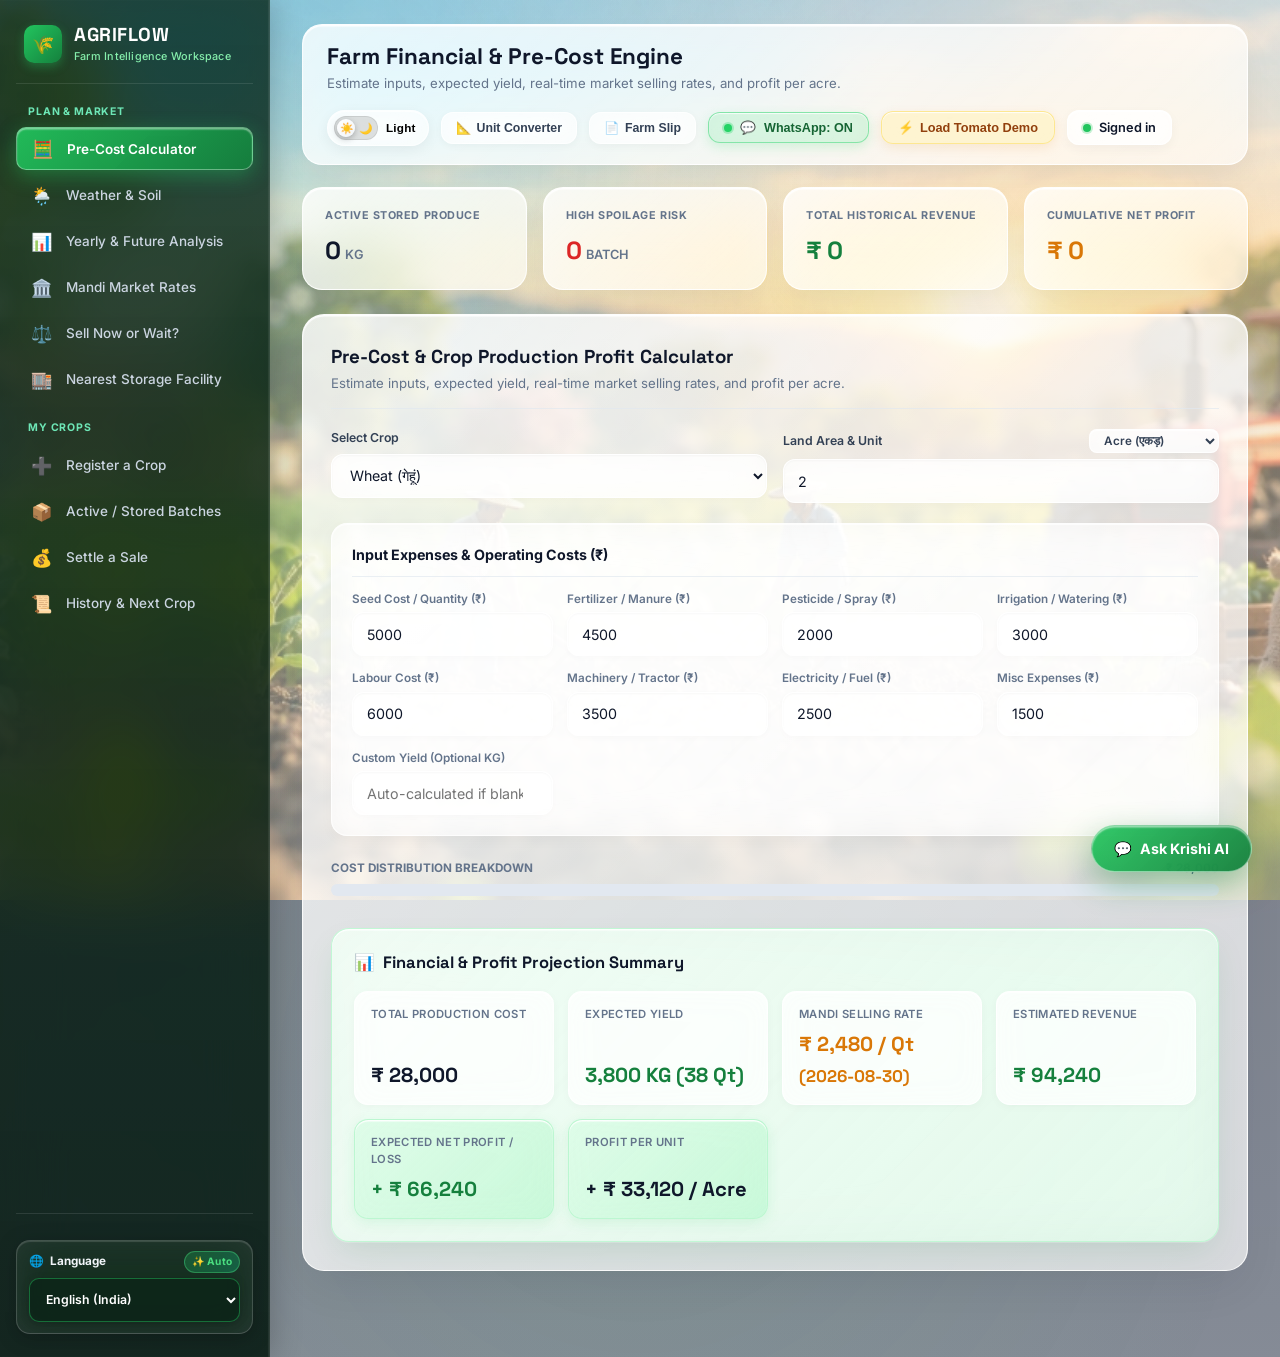
==== commit 79640e1c: "feat: complete end-to-end Hindi translation coverage for all static and dynamic UI elements" ====
--- a/templates/index.html
+++ b/templates/index.html
@@ -7,7 +7,7 @@
     <link rel="preconnect" href="https://fonts.googleapis.com">
     <link rel="preconnect" href="https://fonts.gstatic.com" crossorigin>
     <link href="https://fonts.googleapis.com/css2?family=Space+Grotesk:wght@500;600;700&family=Inter:wght@400;500;600;700;800&display=swap" rel="stylesheet">
-    <link rel="stylesheet" href="/static/style.css?v=20260917-v4">
+    <link rel="stylesheet" href="/static/style.css?v=20260917-v6">
     <link rel="stylesheet" href="https://unpkg.com/leaflet@1.9.4/dist/leaflet.css" crossorigin="">
     <style>
         #btn-full-analysis,
@@ -75,7 +75,7 @@
             <button class="btn-sidebar-close" onclick="closeMobileSidebar()" aria-label="Close menu">✕</button>
         </div>
 
-        <div class="nav-group-label">Plan &amp; Market</div>
+        <div class="nav-group-label" data-en="Plan &amp; Market" data-hi="योजना व मंडी">Plan &amp; Market</div>
         <nav class="nav-menu">
             <button class="nav-item active" onclick="switchTab('pre-cost'); closeMobileSidebar();">
                 <span class="icon">🧮</span> <span data-en="Pre-Cost Calculator" data-hi="फसल पूर्व लागत कैलकुलेटर">Pre-Cost Calculator</span>
@@ -97,7 +97,7 @@
             </button>
         </nav>
 
-        <div class="nav-group-label">My Crops</div>
+        <div class="nav-group-label" data-en="My Crops" data-hi="मेरी फसलें">My Crops</div>
         <nav class="nav-menu">
             <button class="nav-item" onclick="switchTab('add-batch'); closeMobileSidebar();">
                 <span class="icon">➕</span> <span data-en="Register a Crop" data-hi="फसल दर्ज करें">Register a Crop</span>
@@ -118,7 +118,7 @@
                 <div class="lang-selector-header">
                     <span class="lang-icon">🌐</span>
                     <span class="lang-label" data-en="Language" data-hi="भाषा" data-pa="ਭਾਸ਼ਾ" data-mr="भाषा" data-gu="ભાષા">Language</span>
-                    <span id="lang-auto-tag" class="lang-auto-tag" title="Auto-detects language based on location">✨ Auto</span>
+                    <span id="lang-auto-tag" class="lang-auto-tag" title="Auto-detects language based on location" data-en="✨ Auto" data-hi="✨ ऑटो">✨ Auto</span>
                 </div>
                 <select id="app-lang-select" class="lang-select-dropdown" onchange="setLanguage(this.value, true)">
                     <option value="en">English (India)</option>
@@ -152,7 +152,7 @@
                         <span class="theme-icon-light">☀️</span>
                         <span class="theme-icon-dark">🌙</span>
                     </span>
-                    <span id="theme-toggle-label" class="theme-toggle-text">Dark</span>
+                    <span id="theme-toggle-label" class="theme-toggle-text" data-en="Dark" data-hi="डार्क">Dark</span>
                 </button>
                 <button class="btn-top-tool" onclick="openUnitConverter()" title="Agricultural Land & Weight Unit Converter">
                     📐 <span data-en="Unit Converter" data-hi="इकाई परिवर्तक">Unit Converter</span>
@@ -170,7 +170,7 @@
                 </button>
                 <div class="farmer-profile-chip" onclick="openProfile()" title="Open profile">
                     <span class="status-indicator"></span>
-                    <span id="display-farmer">Signed in</span>
+                    <span id="display-farmer" data-en="Signed in" data-hi="लॉग इन">Signed in</span>
                 </div>
             </div>
         </header>
@@ -178,11 +178,11 @@
         <section class="ledger-stat-strip">
             <div class="stat-cell">
                 <span class="stat-label" data-en="ACTIVE STORED PRODUCE" data-hi="वर्तमान भंडारित उपज">ACTIVE STORED PRODUCE</span>
-                <span class="stat-value" id="stat-active-qty">2,800 <small>KG</small></span>
+                <span class="stat-value" id="stat-active-qty">2,800 <small data-en="KG" data-hi="किलो">KG</small></span>
             </div>
             <div class="stat-cell border-mid">
                 <span class="stat-label" data-en="HIGH SPOILAGE RISK" data-hi="उच्च सड़न जोखिम">HIGH SPOILAGE RISK</span>
-                <span class="stat-value text-risk" id="stat-high-risk">1 <small>BATCH</small></span>
+                <span class="stat-value text-risk" id="stat-high-risk">1 <small data-en="BATCH" data-hi="बैच">BATCH</small></span>
             </div>
             <div class="stat-cell border-mid">
                 <span class="stat-label" data-en="TOTAL HISTORICAL REVENUE" data-hi="कुल ऐतिहासिक आय">TOTAL HISTORICAL REVENUE</span>
@@ -337,7 +337,7 @@
                     <div class="iot-hero-header">
                         <div class="iot-badge-group">
                             <span class="iot-live-tag"><span class="iot-pulse-dot"></span> LIVE IOT TELEMETRY</span>
-                            <span class="iot-station-tag">📡 Solar Micro-Station #AG-04</span>
+                            <span class="iot-station-tag" data-en="📡 Solar Micro-Station #AG-04" data-hi="📡 सोलर माइक्रो-स्टेशन #AG-04">📡 Solar Micro-Station #AG-04</span>
                         </div>
                         <button type="button" class="btn-drone-scan" id="btn-drone-scan" onclick="triggerDroneScan()">
                             <span class="drone-icon">🚁</span>
@@ -351,7 +351,7 @@
                                 <span class="iot-cell-icon">🌿</span>
                                 <span class="iot-cell-lbl" data-en="Soil Health" data-hi="मिट्टी स्वास्थ्य">Soil Health</span>
                             </div>
-                            <div class="iot-cell-val" id="telemetry-soil-health">78% <small class="text-green">Optimal</small></div>
+                            <div class="iot-cell-val" id="telemetry-soil-health">78% <small class="text-green" data-en="Optimal" data-hi="उत्कृष्ट">Optimal</small></div>
                             <div class="iot-cell-sub" id="telemetry-sub-soil" data-en="pH 6.8 · NPK Balanced" data-hi="पीएच 6.8 · संतुलित खाद">pH 6.8 · NPK Balanced</div>
                         </div>
 
@@ -360,7 +360,7 @@
                                 <span class="iot-cell-icon">💧</span>
                                 <span class="iot-cell-lbl" data-en="Soil Moisture" data-hi="मिट्टी नमी">Soil Moisture</span>
                             </div>
-                            <div class="iot-cell-val" id="telemetry-moisture">65% <small class="text-turmeric">Field Capacity</small></div>
+                            <div class="iot-cell-val" id="telemetry-moisture">65% <small class="text-turmeric" data-en="Field Capacity" data-hi="संतुलित नमी">Field Capacity</small></div>
                             <div class="iot-cell-sub" id="telemetry-sub-moisture" data-en="Irrigation: Next in 3 Days" data-hi="सिंचाई: 3 दिन बाद">Irrigation: Next in 3 Days</div>
                         </div>
 
@@ -369,7 +369,7 @@
                                 <span class="iot-cell-icon">🌡️</span>
                                 <span class="iot-cell-lbl" data-en="Field Canopy Temp" data-hi="खेत का तापमान">Field Canopy Temp</span>
                             </div>
-                            <div class="iot-cell-val" id="telemetry-temp">32°C <small>Warm</small></div>
+                            <div class="iot-cell-val" id="telemetry-temp">32°C <small data-en="Warm" data-hi="अनुकूल">Warm</small></div>
                             <div class="iot-cell-sub" id="telemetry-sub-temp" data-en="Weather: Clear · 11 km/h" data-hi="मौसम: साफ़ · 11 किमी/घं">Weather: Clear · 11 km/h</div>
                         </div>
 
@@ -378,7 +378,7 @@
                                 <span class="iot-cell-icon">📈</span>
                                 <span class="iot-cell-lbl" data-en="NDVI Crop Index" data-hi="फसल हरियाली सूचकांक">NDVI Crop Index</span>
                             </div>
-                            <div class="iot-cell-val text-green" id="telemetry-ndvi">0.82 <small>Vibrant</small></div>
+                            <div class="iot-cell-val text-green" id="telemetry-ndvi">0.82 <small data-en="Vibrant" data-hi="सघन हरियाली">Vibrant</small></div>
                             <div class="iot-cell-sub" id="telemetry-sub-ndvi" data-en="Canopy Health: Good" data-hi="फसल स्वास्थ्य: उत्तम">Canopy Health: Good</div>
                         </div>
                     </div>
@@ -408,13 +408,13 @@
                         <h3 data-en="Weather, Soil & Irrigation Signals" data-hi="मौसम, मिट्टी और सिंचाई संकेत">Weather, Soil & Irrigation Signals</h3>
                         <p class="subtitle" data-en="Real weather for your current GPS location." data-hi="आपके वर्तमान GPS स्थान का वास्तविक मौसम।">Real weather for your current GPS location.</p>
                     </div>
-                    <a class="weather-source" href="https://www.accuweather.com/" target="_blank" rel="noopener">Weather data: AccuWeather</a>
+                    <a class="weather-source" href="https://www.accuweather.com/" target="_blank" rel="noopener" data-en="Weather data: AccuWeather" data-hi="मौसम डेटा: एक्यूवेदर">Weather data: AccuWeather</a>
                 </div>
                 <div class="weather-location-form">
                     <button class="btn-secondary" type="button" onclick="useFarmLocation()" data-en="📍 Use my location" data-hi="📍 मेरा स्थान उपयोग करें">📍 Use my location</button>
                     <button class="btn-secondary" type="button" onclick="requestWeatherFromGps()" data-en="↻ Refresh weather" data-hi="↻ मौसम रीफ्रेश करें">↻ Refresh weather</button>
                 </div>
-                <p id="weather-status" class="weather-status">Waiting for your GPS location...</p>
+                <p id="weather-status" class="weather-status" data-en="Waiting for your GPS location..." data-hi="आपके GPS स्थान की प्रतीक्षा है...">Waiting for your GPS location...</p>
                 <div id="weather-alerts" class="weather-alerts"></div>
                 <div id="weather-metrics" class="weather-metrics-grid"></div>
                 <div class="weather-action-box">
@@ -434,7 +434,7 @@
                     <h4 data-en="Rainfall & irrigation outlook" data-hi="वर्षा और सिंचाई पूर्वानुमान">Rainfall & irrigation outlook</h4>
                     <div class="ledger-table-container">
                         <table class="mandi-table weather-table">
-                            <thead><tr><th>Date</th><th>Condition</th><th>Temperature</th><th>Rain</th><th>Probability</th><th>Sunrise</th><th>Sunset</th></tr></thead>
+                            <thead><tr><th data-en="Date" data-hi="दिनांक">Date</th><th data-en="Condition" data-hi="स्थिति">Condition</th><th data-en="Temperature" data-hi="तापमान">Temperature</th><th data-en="Rain" data-hi="वर्षा">Rain</th><th data-en="Probability" data-hi="संभावना">Probability</th><th data-en="Sunrise" data-hi="सूर्योदय">Sunrise</th><th data-en="Sunset" data-hi="सूर्यास्त">Sunset</th></tr></thead>
                             <tbody id="weather-forecast"></tbody>
                         </table>
                     </div>
@@ -455,7 +455,7 @@
                         <p class="subtitle" data-en="12-Month cyclical seasonality, harvest glut patterns, and 3-6 month forward predictive price trajectories." data-hi="12 महीने का मौसमी चक्र, आवक का दबाव और 3-6 महीने का भविष्य भाव पूर्वानुमान।">12-Month cyclical seasonality, harvest glut patterns, and 3-6 month forward predictive price trajectories.</p>
                     </div>
                     <div class="horizon-badge-pill">
-                        <span>🔮 AI Powered</span>
+                        <span data-en="🔮 AI Powered" data-hi="🔮 एआई आधारित">🔮 AI Powered</span>
                     </div>
                 </div>
 
@@ -475,14 +475,14 @@
                     <div class="horizon-filter-group">
                         <label for="horizon-state-select" data-en="Region / State:" data-hi="राज्य / क्षेत्र:">Region / State:</label>
                         <select id="horizon-state-select" onchange="loadCropHorizonAnalysis()">
-                            <option value="Punjab">Punjab</option>
-                            <option value="Haryana">Haryana</option>
-                            <option value="Uttar Pradesh">Uttar Pradesh</option>
-                            <option value="Rajasthan">Rajasthan</option>
-                            <option value="Madhya Pradesh">Madhya Pradesh</option>
-                            <option value="Maharashtra">Maharashtra</option>
-                            <option value="Gujarat">Gujarat</option>
-                            <option value="Bihar">Bihar</option>
+                            <option value="Punjab" data-en="Punjab" data-hi="पंजाब">Punjab</option>
+                            <option value="Haryana" data-en="Haryana" data-hi="हरियाणा">Haryana</option>
+                            <option value="Uttar Pradesh" data-en="Uttar Pradesh" data-hi="उत्तर प्रदेश">Uttar Pradesh</option>
+                            <option value="Rajasthan" data-en="Rajasthan" data-hi="राजस्थान">Rajasthan</option>
+                            <option value="Madhya Pradesh" data-en="Madhya Pradesh" data-hi="मध्य प्रदेश">Madhya Pradesh</option>
+                            <option value="Maharashtra" data-en="Maharashtra" data-hi="महाराष्ट्र">Maharashtra</option>
+                            <option value="Gujarat" data-en="Gujarat" data-hi="गुजरात">Gujarat</option>
+                            <option value="Bihar" data-en="Bihar" data-hi="बिहार">Bihar</option>
                         </select>
                     </div>
                     <button class="btn btn-secondary btn-horizon-refresh" type="button" onclick="loadCropHorizonAnalysis()">
@@ -511,8 +511,8 @@
                             <div class="horizon-chart-header">
                                 <span class="chart-title">📈 <span id="hz-crop-chart-title">Wheat</span> Annual Price & Arrival Curve</span>
                                 <div class="chart-badges-wrap">
-                                    <span class="badge-glut" id="hz-glut-tag">Glut: Mar - May</span>
-                                    <span class="badge-peak" id="hz-peak-tag">Peak Window: Nov - Jan</span>
+                                    <span class="badge-glut" id="hz-glut-tag" data-en="Glut: Mar - May" data-hi="आवक दबाव: मार्च - मई">Glut: Mar - May</span>
+                                    <span class="badge-peak" id="hz-peak-tag" data-en="Peak Window: Nov - Jan" data-hi="उच्चतम भाव: नवं - जन">Peak Window: Nov - Jan</span>
                                 </div>
                             </div>
                             <div id="hz-svg-chart-container" class="svg-chart-wrap">
@@ -565,16 +565,16 @@
                             <div class="horizon-future-card">
                                 <span class="future-card-label" data-en="Projected Mandi Range" data-hi="अनुमानित मंडी भाव">Projected Mandi Range</span>
                                 <strong class="future-card-val text-green" id="hz-fut-price">₹2,650 – ₹2,920</strong>
-                                <small id="hz-fut-trend" class="trend-badge positive">Bullish (+9.2%)</small>
+                                <small id="hz-fut-trend" class="trend-badge positive" data-en="Bullish (+9.2%)" data-hi="तेजी (+9.2%)">Bullish (+9.2%)</small>
                             </div>
                             <div class="horizon-future-card">
                                 <span class="future-card-label" data-en="Demand Outlook" data-hi="मांग का रुझान">Demand Outlook</span>
-                                <strong class="future-card-val" id="hz-fut-demand">High Processing Demand</strong>
+                                <strong class="future-card-val" id="hz-fut-demand" data-en="High Processing Demand" data-hi="प्रसंस्करण उद्योग से भारी मांग">High Processing Demand</strong>
                                 <small data-en="Firm institutional procurement" data-hi="मजबूत संस्थागत खरीद">Firm institutional procurement</small>
                             </div>
                             <div class="horizon-future-card">
                                 <span class="future-card-label" data-en="Recommended Next Rotation" data-hi="अगली अनुशंसित फसल">Recommended Next Rotation</span>
-                                <strong class="future-card-val text-primary" id="hz-fut-rotation">Moong (Green Gram)</strong>
+                                <strong class="future-card-val text-primary" id="hz-fut-rotation" data-en="Moong (Green Gram)" data-hi="मूंग (दाल)">Moong (Green Gram)</strong>
                                 <small data-en="60-day short duration break" data-hi="60 दिन की अल्पावधि फसल">60-day short duration break</small>
                             </div>
                             <div class="horizon-future-card">
@@ -593,7 +593,7 @@
                                     <p data-en="Tailored guidance to protect margins and capitalize on near-future market movements." data-hi="आगामी बाजार उतार-चढ़ाव से लाभ कमाने और नुकसान से बचने के व्यावहारिक सुझाव।">Tailored guidance to protect margins and capitalize on near-future market movements.</p>
                                 </div>
                             </div>
-                            <p id="hz-gemini-strategy-text" class="gemini-strategy-body">
+                            <p id="hz-gemini-strategy-text" class="gemini-strategy-body" data-en="Loading predictive recommendations..." data-hi="पूर्वानुमान रणनीतियाँ लोड हो रही हैं...">
                                 Loading predictive recommendations...
                             </p>
                         </div>
@@ -605,19 +605,19 @@
         <!-- TAB 2: COMPREHENSIVE MANDI RATES -->
         <div id="tab-mandi" class="tab-panel">
             <div class="mandi-filter-bar">
-                <input type="text" id="mandi-search-crop" placeholder="Search Crop (e.g. Potato, Mustard, Wheat)" oninput="filterMandi()">
+                <input type="text" id="mandi-search-crop" placeholder="Search Crop (e.g. Potato, Mustard, Wheat)" data-placeholder-en="Search Crop (e.g. Potato, Mustard, Wheat)" data-placeholder-hi="फसल खोजें (जैसे आलू, सरसों, गेहूं)" oninput="filterMandi()">
                 <select id="mandi-filter-state" onchange="filterMandi()">
-                    <option value="">All States (सभी राज्य)</option>
-                    <option value="Uttar Pradesh">Uttar Pradesh</option>
-                    <option value="Maharashtra">Maharashtra</option>
-                    <option value="Punjab">Punjab</option>
-                    <option value="Madhya Pradesh">Madhya Pradesh</option>
-                    <option value="Rajasthan">Rajasthan</option>
-                    <option value="Gujarat">Gujarat</option>
-                    <option value="Haryana">Haryana</option>
-                    <option value="Bihar">Bihar</option>
+                    <option value="" data-en="All States (सभी राज्य)" data-hi="सभी राज्य (All States)">All States (सभी राज्य)</option>
+                    <option value="Uttar Pradesh" data-en="Uttar Pradesh" data-hi="उत्तर प्रदेश">Uttar Pradesh</option>
+                    <option value="Maharashtra" data-en="Maharashtra" data-hi="महाराष्ट्र">Maharashtra</option>
+                    <option value="Punjab" data-en="Punjab" data-hi="पंजाब">Punjab</option>
+                    <option value="Madhya Pradesh" data-en="Madhya Pradesh" data-hi="मध्य प्रदेश">Madhya Pradesh</option>
+                    <option value="Rajasthan" data-en="Rajasthan" data-hi="राजस्थान">Rajasthan</option>
+                    <option value="Gujarat" data-en="Gujarat" data-hi="गुजरात">Gujarat</option>
+                    <option value="Haryana" data-en="Haryana" data-hi="हरियाणा">Haryana</option>
+                    <option value="Bihar" data-en="Bihar" data-hi="बिहार">Bihar</option>
                 </select>
-                <input type="text" id="mandi-search-market" placeholder="Filter Market / District" oninput="filterMandi()">
+                <input type="text" id="mandi-search-market" placeholder="Filter Market / District" data-placeholder-en="Filter Market / District" data-placeholder-hi="मंडी / जिला फ़िल्टर करें" oninput="filterMandi()">
                 <button class="btn-secondary" onclick="fetchMandiRates()">🔄 <span data-en="Refresh Rates" data-hi="भाव रीफ्रेश करें">Refresh Rates</span></button>
             </div>
 
@@ -695,6 +695,42 @@
                     <button class="btn-secondary-action btn-full-profit-analysis" type="button" onclick="openFullAnalysisModal()" data-en="🔬 Full Profit & Loss Analysis" data-hi="🔬 पूर्ण लाभ व हानि विश्लेषण">🔬 Full Profit & Loss Analysis</button>
                 </div>
                 <div id="sell-decision-result" class="sell-decision-result hidden"></div>
+
+                <!-- 14-Day Mandi Price Trend vs Storage Economics -->
+                <div class="analysis-charts-section sell-decision-charts-section" id="sell-decision-charts-section">
+                    <div class="analysis-section-title-wrap">
+                        <span class="analysis-section-badge">📊</span>
+                        <div>
+                            <h5 data-en="14-Day Mandi Price Trend vs Storage Economics" data-hi="14 दिवसीय मंडी भाव रुझान व भंडारण लागत">14-Day Mandi Price Trend vs Storage Economics</h5>
+                            <p class="subtitle" data-en="Visual breakeven trajectory: Identifies the highest net realization peak window before quality decay." data-hi="दृश्यमान लाभ-हानि वक्र: गुणवत्ता गिरावट से पहले सर्वाधिक शुद्ध मुनाफे का दिन पहचानें।">Visual breakeven trajectory: Identifies the highest net realization peak window before quality decay.</p>
+                        </div>
+                    </div>
+                    <div class="analysis-charts-grid">
+                        <div class="analysis-chart-card">
+                            <div class="analysis-chart-header">
+                                <span class="chart-title" data-en="📈 Market Price vs Storage Cost Curve" data-hi="📈 मंडी भाव बनाम भंडारण लागत वक्र">📈 Market Price vs Storage Cost Curve</span>
+                                <span class="chart-badge" id="sell-chart-peak-tag" data-en="Peak: Day 6 - Day 8" data-hi="चरम भाव: दिन 6 - दिन 8">Peak: Day 6 - Day 8</span>
+                            </div>
+                            <div id="sell-svg-chart-container" class="svg-chart-wrap">
+                                <!-- Dynamic SVG Graph generated by renderSellDecisionCharts -->
+                            </div>
+                            <div class="chart-legend">
+                                <span class="legend-item"><i class="legend-dot dot-price dot-green"></i> <span data-en="Mandi Price (₹/q)" data-hi="मंडी भाव (₹/क्विंटल)">Mandi Price (₹/q)</span></span>
+                                <span class="legend-item"><i class="legend-dot dot-margin dot-blue"></i> <span data-en="Net Profit Margin (₹/q)" data-hi="शुद्ध मुनाफा (₹/क्विंटल)">Net Profit Margin (₹/q)</span></span>
+                                <span class="legend-item"><i class="legend-dot dot-cost dot-amber"></i> <span data-en="Storage Cost (₹/q)" data-hi="भंडारण लागत (₹/क्विंटल)">Storage Cost (₹/q)</span></span>
+                            </div>
+                        </div>
+                        <div class="analysis-chart-card">
+                            <div class="analysis-chart-header">
+                                <span class="chart-title" data-en="🛡️ Microclimate & Crop Hazard Breakdown" data-hi="🛡️ सूक्ष्म जलवायु व फसल जोखिम स्तर">🛡️ Microclimate & Crop Hazard Breakdown</span>
+                                <span class="chart-badge" id="sell-risk-summary-tag" data-en="Safe Zone" data-hi="सुरक्षित क्षेत्र">Safe Zone</span>
+                            </div>
+                            <div class="risk-bars-wrap" id="sell-risk-bars-container">
+                                <!-- Dynamic Risk Bars -->
+                            </div>
+                        </div>
+                    </div>
+                </div>
             </div>
         </div>
 
@@ -809,7 +845,7 @@
                 <!-- Facilities Results Cards Header -->
                 <div class="section-bar" style="margin-top: 24px;">
                     <h3 id="storage-results-heading" data-en="Nearby Storage Facilities" data-hi="निकटतम भंडारण केंद्र सूची">Nearby Storage Facilities</h3>
-                    <span class="badge-count" id="storage-results-count">0 Centers</span>
+                    <span class="badge-count" id="storage-results-count" data-en="0 Centers" data-hi="0 केंद्र">0 Centers</span>
                 </div>
 
                 <!-- Facilities Grid -->
@@ -823,7 +859,7 @@
         <div id="tab-ledger-stored" class="tab-panel">
             <div class="section-bar">
                 <h3 data-en="Active Inventory Batches in Storage" data-hi="सक्रिय भंडारित उपज बैच">Active Inventory Batches in Storage</h3>
-                <span class="badge-count" id="stored-count">2 Batches</span>
+                <span class="badge-count" id="stored-count" data-en="2 Batches" data-hi="2 बैच">2 Batches</span>
             </div>
             <div id="stored-batches-list" class="batch-cards-grid"></div>
         </div>
@@ -902,7 +938,7 @@
         <div id="tab-ledger-history" class="tab-panel">
             <div class="section-bar">
                 <h3 data-en="Historical Crop Records & AI Rotation Plans" data-hi="ऐतिहासिक फसल रिकॉर्ड एवं अगली फसल योजनाएं">Historical Crop Records & AI Rotation Plans</h3>
-                <span class="badge-count" id="history-count">1 Record</span>
+                <span class="badge-count" id="history-count" data-en="1 Record" data-hi="1 रिकॉर्ड">1 Record</span>
             </div>
             <div id="history-batches-list" class="history-cards-grid"></div>
         </div>
@@ -936,9 +972,9 @@
                             <div class="label-with-unit">
                                 <label data-en="Quantity & Weight Unit" data-hi="मात्रा एवं वजन इकाई">Quantity & Weight Unit</label>
                                 <select id="weight_unit" class="unit-selector">
-                                    <option value="kg">kg</option>
-                                    <option value="Quintal">Quintal</option>
-                                    <option value="Tons">Tons</option>
+                                    <option value="kg" data-en="kg" data-hi="किलो">kg</option>
+                                    <option value="Quintal" data-en="Quintal" data-hi="क्विंटल">Quintal</option>
+                                    <option value="Tons" data-en="Tons" data-hi="टन">Tons</option>
                                 </select>
                             </div>
                             <input type="number" step="any" id="quantity" placeholder="e.g. 2000" required>
@@ -948,16 +984,16 @@
                             <input type="date" id="harvest_date">
                         </div>
                         <div class="form-group growing-only hidden">
-                            <label>Planting Date</label>
+                            <label data-en="Planting Date" data-hi="बुवाई की तारीख">Planting Date</label>
                             <input type="date" id="planting_date">
                         </div>
                         <div class="form-group">
                             <label data-en="Storage Facility" data-hi="भंडारण स्थिति">Storage Facility</label>
                             <select id="storage_type">
-                                <option value="Ventilated Godown">Ventilated Godown</option>
-                                <option value="Open Air Jute Bags">Open Air Jute Bags</option>
-                                <option value="Cold Storage Unit">Cold Storage Unit</option>
-                                <option value="Farm Shade">Farm Shade</option>
+                                <option value="Ventilated Godown" data-en="Ventilated Godown" data-hi="हवादार गोदाम">Ventilated Godown</option>
+                                <option value="Open Air Jute Bags" data-en="Open Air Jute Bags" data-hi="खुले बोरे (तिरपाल)">Open Air Jute Bags</option>
+                                <option value="Cold Storage Unit" data-en="Cold Storage Unit" data-hi="कोल्ड स्टोरेज यूनिट">Cold Storage Unit</option>
+                                <option value="Farm Shade" data-en="Farm Shade" data-hi="खेत का शेड">Farm Shade</option>
                             </select>
                         </div>
                     </div>
@@ -1011,11 +1047,11 @@
     <div id="storage-finder-modal" class="profile-modal hidden" role="dialog" aria-modal="true" aria-labelledby="storage-finder-title">
         <div class="profile-card storage-finder-card">
             <div class="form-header">
-                <div><h3 id="storage-finder-title">Nearest storage facility</h3><p class="subtitle" id="storage-finder-subtitle">Your closest mapped facility will be shown first</p></div>
+                <div><h3 id="storage-finder-title" data-en="Nearest storage facility" data-hi="निकटतम भंडारण केंद्र">Nearest storage facility</h3><p class="subtitle" id="storage-finder-subtitle" data-en="Your closest mapped facility will be shown first" data-hi="आपके सबसे निकटतम पंजीकृत गोदाम पहले दिखाए जाएंगे">Your closest mapped facility will be shown first</p></div>
                 <button class="btn-close-profile" onclick="closeStorageFinder()" type="button">×</button>
             </div>
             <div class="profile-actions" style="margin-bottom:12px;">
-                <button class="auth-submit" type="button" id="storage-finder-locate-btn" onclick="findNearestStorage()">Find nearest facility</button>
+                <button class="auth-submit" type="button" id="storage-finder-locate-btn" onclick="findNearestStorage()" data-en="Find nearest facility" data-hi="निकटतम केंद्र खोजें">Find nearest facility</button>
             </div>
             <div id="storage-finder-status" style="font-size:13px; color:var(--text-muted); margin-bottom:8px;"></div>
             <div id="storage-finder-map" class="storage-finder-map" aria-label="Nearby storage facility map"></div>
@@ -1025,11 +1061,11 @@
 
     <div id="profile-modal" class="profile-modal hidden" role="dialog" aria-modal="true" aria-labelledby="profile-title">
         <div class="profile-card">
-            <div class="form-header"><div><h3 id="profile-title">Farmer profile</h3><p class="subtitle">Update your name and farm weather location.</p></div><button class="btn-close-profile" onclick="closeProfile()" type="button">×</button></div>
+            <div class="form-header"><div><h3 id="profile-title" data-en="Farmer profile" data-hi="किसान प्रोफाइल">Farmer profile</h3><p class="subtitle" data-en="Update your name and farm weather location." data-hi="अपना नाम और खेत का मौसम स्थान अपडेट करें।">Update your name and farm weather location.</p></div><button class="btn-close-profile" onclick="closeProfile()" type="button">×</button></div>
             <form onsubmit="saveProfile(event)">
-                <label for="profile-name">Farmer name</label><input id="profile-name" type="text" required>
-                <div class="auth-location-grid"><div><label for="profile-latitude">Latitude</label><input id="profile-latitude" type="number" step="any" min="6" max="37.5" required></div><div><label for="profile-longitude">Longitude</label><input id="profile-longitude" type="number" step="any" min="68" max="98" required></div></div>
-                <label for="profile-location-name">Location label</label><input id="profile-location-name" type="text" placeholder="Village / district name">
+                <label for="profile-name" data-en="Farmer name" data-hi="किसान का नाम">Farmer name</label><input id="profile-name" type="text" data-placeholder-en="Your name" data-placeholder-hi="आपका नाम" required>
+                <div class="auth-location-grid"><div><label for="profile-latitude" data-en="Latitude" data-hi="अक्षांश (Latitude)">Latitude</label><input id="profile-latitude" type="number" step="any" min="6" max="37.5" required></div><div><label for="profile-longitude" data-en="Longitude" data-hi="देशांतर (Longitude)">Longitude</label><input id="profile-longitude" type="number" step="any" min="68" max="98" required></div></div>
+                <label for="profile-location-name" data-en="Location label" data-hi="स्थान का नाम">Location label</label><input id="profile-location-name" type="text" placeholder="Village / district name" data-placeholder-en="Village / district name" data-placeholder-hi="गाँव / जिला का नाम">
                 <label for="profile-preferred-language" data-en="Preferred Regional Language (Manual or Auto-Location)" data-hi="पसंदीदा क्षेत्रीय भाषा (मैनुअल या स्थान आधारित)">Preferred Regional Language</label>
                 <select id="profile-preferred-language" class="form-control" onchange="setLanguage(this.value, true)" style="width: 100%; margin-bottom: 14px; padding: 10px 12px; border-radius: 12px; background: rgba(255,255,255,0.7); border: 1px solid rgba(0,0,0,0.1); font-weight: 500;">
                     <option value="en">English (India)</option>
@@ -1042,7 +1078,7 @@
                     <option value="ta">தமிழ் (Tamil)</option>
                     <option value="bn">বাংলা (Bengali)</option>
                 </select>
-                <label for="profile-alert-phone">Alert phone with country code</label><input id="profile-alert-phone" type="tel" placeholder="+91XXXXXXXXXX">
+                <label for="profile-alert-phone" data-en="Alert phone with country code" data-hi="अलर्ट फ़ोन (कंट्री कोड सहित)">Alert phone with country code</label><input id="profile-alert-phone" type="tel" placeholder="+91XXXXXXXXXX" data-placeholder-en="+91XXXXXXXXXX" data-placeholder-hi="+91XXXXXXXXXX">
                 <div class="whatsapp-alert-setting-card">
                     <div class="wa-setting-header">
                         <div class="wa-setting-info">
@@ -1062,9 +1098,9 @@
                         <span class="wa-indicator-dot"></span> <span data-en="Active: 24-hour interval for high-risk crop updates" data-hi="सक्रिय: 24 घंटे के अंतराल पर उच्च-जोखिम अपडेट चालू हैं">Active: 24-hour interval for high-risk crop updates</span>
                     </div>
                 </div>
-                <div class="profile-actions"><button class="btn-secondary" type="button" onclick="useProfileLocation()">Use my location</button><button class="auth-submit" type="submit">Save profile</button></div>
+                <div class="profile-actions"><button class="btn-secondary" type="button" onclick="useProfileLocation()" data-en="Use my location" data-hi="मेरा वर्तमान स्थान उपयोग करें">Use my location</button><button class="auth-submit" type="submit" data-en="Save profile" data-hi="प्रोफ़ाइल सहेजें">Save profile</button></div>
             </form>
-            <div class="profile-danger"><button class="btn-delete-data" onclick="deleteAllProduce()" type="button">Delete my crop data</button><button class="btn-logout" onclick="logout()" type="button">Log out</button></div>
+            <div class="profile-danger"><button class="btn-delete-data" onclick="deleteAllProduce()" type="button" data-en="Delete my crop data" data-hi="मेरा फसल डेटा हटाएं">Delete my crop data</button><button class="btn-logout" onclick="logout()" type="button" data-en="Log out" data-hi="लॉग आउट">Log out</button></div>
         </div>
     </div>
 
@@ -1087,11 +1123,11 @@
     <div id="assistant-panel" class="assistant-panel">
         <div class="assistant-header">
             <div>
-                <h4>🤖 AgriFlow AI</h4>
+                <h4 data-en="🤖 AgriFlow AI" data-hi="🤖 एग्रीफ्लो एआई">🤖 AgriFlow AI</h4>
                 <p class="assistant-sub" data-en="Multimodal & Voice Farm Copilot" data-hi="बहुभाषी व आवाज-सक्षम कृषि सहायक">Multimodal & Voice Farm Copilot</p>
                 <div class="assistant-badge-row">
-                    <span class="assistant-badge">🧠 Smart Advisor</span>
-                    <span class="assistant-badge">📈 Farm Insights</span>
+                    <span class="assistant-badge" data-en="🧠 Smart Advisor" data-hi="🧠 स्मार्ट सलाहकार">🧠 Smart Advisor</span>
+                    <span class="assistant-badge" data-en="📈 Farm Insights" data-hi="📈 खेत अंतर्दृष्टि">📈 Farm Insights</span>
                 </div>
             </div>
             <div class="assistant-head-actions">
@@ -1099,7 +1135,7 @@
                     🌐 <span id="chat-lang-indicator">HI</span>
                 </button>
                 <button id="btn-live-voice" class="btn-head-voice" onclick="toggleLiveVoiceConversation()" title="Toggle Voice Conversation">
-                    🎙️ <span id="voice-chat-status">Voice Chat</span>
+                    🎙️ <span id="voice-chat-status" data-en="Voice Chat" data-hi="आवाज संवाद">Voice Chat</span>
                 </button>
                 <button class="btn-close-assistant" onclick="toggleAssistant()">✖</button>
             </div>
@@ -1107,22 +1143,22 @@
 
         <div class="assistant-chat-body" id="chat-messages">
             <div class="bot-msg message-bubble">
-                <div class="message-meta"><span>🤖 AI Advisor</span><span>Now</span></div>
+                <div class="message-meta"><span data-en="🤖 AI Advisor" data-hi="🤖 एआई सलाहकार">🤖 AI Advisor</span><span data-en="Now" data-hi="अभी">Now</span></div>
                 <div class="message-body" data-en="Namaste! I am your AI Agronomist. Ask about crop costs, mandi prices, yield predictions, or upload disease photos." data-hi="नमस्ते! मैं आपका कृषि AI सहायक हूँ। मुझसे लागत, मंडी भाव, फसल बीमारी या मुनाफे के बारे में पूछें।">Namaste! I am your AI Agronomist. Ask about crop costs, mandi prices, yield predictions, or upload disease photos.</div>
             </div>
         </div>
 
         <div id="chat-media-preview" class="chat-media-preview hidden">
             <img id="chat-img-thumb" src="" alt="Thumb">
-            <span id="chat-media-label">Image attached</span>
+            <span id="chat-media-label" data-en="Image attached" data-hi="फोटो संलग्न है">Image attached</span>
             <button class="btn-remove-chat-media" onclick="removeChatMedia()">✖</button>
         </div>
 
         <div class="assistant-quick-prompts">
-            <button type="button" class="prompt-chip" onclick="sendQuickPrompt('What is today\'s mandi rate for potato in Uttar Pradesh?')">🥔 Potato mandi rates</button>
-            <button type="button" class="prompt-chip" onclick="sendQuickPrompt('How to protect tomato crops from late blight?')">🍅 Tomato disease advice</button>
-            <button type="button" class="prompt-chip" onclick="sendQuickPrompt('What are best storage conditions for wheat?')">🌾 Wheat storage advice</button>
-            <button type="button" class="prompt-chip" onclick="sendQuickPrompt('Suggest high profit crop rotation after mustard')">🌿 Mustard rotation plan</button>
+            <button type="button" class="prompt-chip" onclick="sendQuickPrompt('What is today\'s mandi rate for potato in Uttar Pradesh?')" data-en="🥔 Potato mandi rates" data-hi="🥔 आलू मंडी भाव">🥔 Potato mandi rates</button>
+            <button type="button" class="prompt-chip" onclick="sendQuickPrompt('How to protect tomato crops from late blight?')" data-en="🍅 Tomato disease advice" data-hi="🍅 टमाटर रोग सलाह">🍅 Tomato disease advice</button>
+            <button type="button" class="prompt-chip" onclick="sendQuickPrompt('What are best storage conditions for wheat?')" data-en="🌾 Wheat storage advice" data-hi="🌾 गेहूं भंडारण सलाह">🌾 Wheat storage advice</button>
+            <button type="button" class="prompt-chip" onclick="sendQuickPrompt('Suggest high profit crop rotation after mustard')" data-en="🌿 Mustard rotation plan" data-hi="🌿 सरसों फसल चक्र योजना">🌿 Mustard rotation plan</button>
         </div>
 
         <div class="assistant-input-area">
@@ -1133,7 +1169,7 @@
             <button class="btn-chat-icon" id="btn-mic-input" onclick="recordAudioMessage()" title="Speak aloud">
                 🎤
             </button>
-            <input type="text" id="assistant-query" placeholder="Type or ask a farming question..." onkeypress="handleAssistantKey(event)">
+            <input type="text" id="assistant-query" placeholder="Type or ask a farming question..." data-placeholder-en="Type or ask a farming question..." data-placeholder-hi="खेती से जुड़ा कोई भी प्रश्न पूछें या लिखें..." onkeypress="handleAssistantKey(event)">
             <button class="btn-send-assistant" onclick="sendAssistantMessage()">➤</button>
         </div>
     </div>
@@ -1197,12 +1233,12 @@
                         <label data-en="From Unit" data-hi="इस इकाई से">From Unit</label>
                         <select id="conv-land-unit" onchange="calculateLandConversion()">
                             <option value="acre">Acre (एकड़ - Standard)</option>
-                            <option value="bigha_pucca">Pucca Bigha (UP, Raj, HR, MP - 0.625 Acre)</option>
-                            <option value="bigha_kachha">Kachha Bigha (Western UP, Delhi - ~0.208 Acre)</option>
-                            <option value="guntha">Guntha (Maharashtra, Karnataka, Gujarat - 40/Acre)</option>
+                            <option value="bigha_pucca" data-en="Pucca Bigha (UP, Raj, HR, MP - 0.625 Acre)" data-hi="पक्का बीघा (यूपी, राज, हरिया, एमपी - 0.625 एकड़)">Pucca Bigha (UP, Raj, HR, MP - 0.625 Acre)</option>
+                            <option value="bigha_kachha" data-en="Kachha Bigha (Western UP, Delhi - ~0.208 Acre)" data-hi="कच्चा बीघा (पश्चिमी यूपी, दिल्ली - ~0.208 एकड़)">Kachha Bigha (Western UP, Delhi - ~0.208 Acre)</option>
+                            <option value="guntha" data-en="Guntha (Maharashtra, Karnataka, Gujarat - 40/Acre)" data-hi="गुंठा (महाराष्ट्र, कर्नाटक, गुजरात - 40/एकड़)">Guntha (Maharashtra, Karnataka, Gujarat - 40/Acre)</option>
                             <option value="hectare">Hectare (हेक्टेयर - 2.471 Acres)</option>
-                            <option value="kanal">Kanal (Punjab, Haryana - 8/Acre)</option>
-                            <option value="marla">Marla (Punjab, Haryana - 160/Acre)</option>
+                            <option value="kanal" data-en="Kanal (Punjab, Haryana - 8/Acre)" data-hi="कनाल (पंजाब, हरियाणा - 8/एकड़)">Kanal (Punjab, Haryana - 8/Acre)</option>
+                            <option value="marla" data-en="Marla (Punjab, Haryana - 160/Acre)" data-hi="मरला (पंजाब, हरियाणा - 160/एकड़)">Marla (Punjab, Haryana - 160/एकड़)</option>
                             <option value="sq_meter">Square Meter (वर्ग मीटर)</option>
                             <option value="sq_yard">Gaj / Sq Yard (वर्ग गज)</option>
                         </select>
@@ -1213,27 +1249,27 @@
                     <h4 data-en="Equivalent Measurements" data-hi="समतुल्य माप">Equivalent Measurements</h4>
                     <div class="conv-results-grid">
                         <div class="conv-result-card">
-                            <span class="conv-label">Acre (एकड़)</span>
+                            <span class="conv-label" data-en="Acre" data-hi="एकड़">Acre (एकड़)</span>
                             <span class="conv-val" id="res-acre">1.00</span>
                         </div>
                         <div class="conv-result-card">
-                            <span class="conv-label">Pucca Bigha (पक्का बीघा)</span>
+                            <span class="conv-label" data-en="Pucca Bigha" data-hi="पक्का बीघा">Pucca Bigha (पक्का बीघा)</span>
                             <span class="conv-val" id="res-bigha">1.60</span>
                         </div>
                         <div class="conv-result-card">
-                            <span class="conv-label">Guntha (गुंठा)</span>
+                            <span class="conv-label" data-en="Guntha" data-hi="गुंठा">Guntha (गुंठा)</span>
                             <span class="conv-val" id="res-guntha">40.00</span>
                         </div>
                         <div class="conv-result-card">
-                            <span class="conv-label">Hectare (हेक्टेयर)</span>
+                            <span class="conv-label" data-en="Hectare" data-hi="हेक्टेयर">Hectare (हेक्टेयर)</span>
                             <span class="conv-val" id="res-hectare">0.405</span>
                         </div>
                         <div class="conv-result-card">
-                            <span class="conv-label">Kanal (कनाल)</span>
+                            <span class="conv-label" data-en="Kanal" data-hi="कनाल">Kanal (कनाल)</span>
                             <span class="conv-val" id="res-kanal">8.00</span>
                         </div>
                         <div class="conv-result-card">
-                            <span class="conv-label">Sq. Meters (वर्ग मीटर)</span>
+                            <span class="conv-label" data-en="Sq. Meters" data-hi="वर्ग मीटर">Sq. Meters (वर्ग मीटर)</span>
                             <span class="conv-val" id="res-sqm">4,046.86</span>
                         </div>
                     </div>
@@ -1263,23 +1299,23 @@
                     <h4 data-en="Equivalent Weights for Mandi Trading" data-hi="मंडी व्यापार हेतु समतुल्य वजन">Equivalent Weights for Mandi Trading</h4>
                     <div class="conv-results-grid">
                         <div class="conv-result-card">
-                            <span class="conv-label">Quintal (क्विंटल)</span>
+                            <span class="conv-label" data-en="Quintal" data-hi="क्विंटल">Quintal (क्विंटल)</span>
                             <span class="conv-val" id="res-quintal">10.00</span>
                         </div>
                         <div class="conv-result-card">
-                            <span class="conv-label">Kilograms (किलो)</span>
+                            <span class="conv-label" data-en="Kilograms" data-hi="किलोग्राम">Kilograms (किलो)</span>
                             <span class="conv-val" id="res-kg">1,000.00</span>
                         </div>
                         <div class="conv-result-card">
-                            <span class="conv-label">Maund / Man (मन - 40kg)</span>
+                            <span class="conv-label" data-en="Maund / Man (40kg)" data-hi="मन (40 किलो)">Maund / Man (मन - 40kg)</span>
                             <span class="conv-val" id="res-maund">25.00</span>
                         </div>
                         <div class="conv-result-card">
-                            <span class="conv-label">Bags / Bori (50kg बोरी)</span>
+                            <span class="conv-label" data-en="Bags / Bori (50kg)" data-hi="बोरी (50 किलो)">Bags / Bori (50kg बोरी)</span>
                             <span class="conv-val" id="res-bags">20.00</span>
                         </div>
                         <div class="conv-result-card">
-                            <span class="conv-label">Metric Ton (टन)</span>
+                            <span class="conv-label" data-en="Metric Ton" data-hi="मीट्रिक टन">Metric Ton (टन)</span>
                             <span class="conv-val" id="res-ton">1.00</span>
                         </div>
                     </div>
@@ -1337,10 +1373,10 @@
                         <div class="form-group">
                             <label data-en="Settlement Status" data-hi="भुगतान स्थिति">Settlement Status</label>
                             <select id="slip-status" onchange="renderFarmSlipPreview()">
-                                <option value="PAID - Bank Transfer">✅ Paid (Bank Transfer / RTGS)</option>
-                                <option value="PAID - Cash">✅ Paid (Cash / नकद)</option>
-                                <option value="PENDING - 3 Days">⏳ Payment Pending (3 Days)</option>
-                                <option value="CHEQUE ISSUED">📑 Cheque Issued</option>
+                                <option value="PAID - Bank Transfer" data-en="✅ Paid (Bank Transfer / RTGS)" data-hi="✅ भुगतान प्राप्त (बैंक ट्रांसफर / RTGS)">✅ Paid (Bank Transfer / RTGS)</option>
+                                <option value="PAID - Cash" data-en="✅ Paid (Cash)" data-hi="✅ भुगतान प्राप्त (नकद)">✅ Paid (Cash / नकद)</option>
+                                <option value="PENDING - 3 Days" data-en="⏳ Payment Pending (3 Days)" data-hi="⏳ भुगतान लंबित (3 दिन)">⏳ Payment Pending (3 Days)</option>
+                                <option value="CHEQUE ISSUED" data-en="📑 Cheque Issued" data-hi="📑 चेक जारी किया गया">📑 Cheque Issued</option>
                             </select>
                         </div>
                     </div>
@@ -1359,29 +1395,29 @@
                 <div class="farm-slip-preview-side">
                     <div id="farm-slip-printable" class="official-voucher-paper">
                         <div class="voucher-top-bar">
-                            <div class="voucher-gov-crest">🌾 AGRIFLOW FARM VOUCHER</div>
+                            <div class="voucher-gov-crest" data-en="🌾 AGRIFLOW FARM VOUCHER" data-hi="🌾 एग्रीफ्लो किसान वाउचर">🌾 AGRIFLOW FARM VOUCHER</div>
                             <div class="voucher-id" id="slip-doc-id">VCH-2026-8891</div>
                         </div>
                         <div class="voucher-header-text">
-                            <h3>AGRIFLOW DIGITAL MANDI &amp; FARM SLIP</h3>
-                            <p class="voucher-sub">Approved APMC &amp; Warehouse Financial Documentation</p>
+                            <h3 data-en="AGRIFLOW DIGITAL MANDI &amp; FARM SLIP" data-hi="एग्रीफ्लो डिजिटल मंडी एवं फार्म पर्ची">AGRIFLOW DIGITAL MANDI &amp; FARM SLIP</h3>
+                            <p class="voucher-sub" data-en="Approved APMC &amp; Warehouse Financial Documentation" data-hi="स्वीकृत एपीएमसी एवं वेयरहाउस वित्तीय दस्तावेज">Approved APMC &amp; Warehouse Financial Documentation</p>
                         </div>
                         <hr class="voucher-line">
                         <div class="voucher-meta-row">
-                            <div><strong>Farmer:</strong> <span id="pv-farmer">Ramesh Singh</span></div>
-                            <div><strong>Date:</strong> <span id="pv-date">17 Sep 2026</span></div>
+                            <div><strong data-en="Farmer:" data-hi="किसान:">Farmer:</strong> <span id="pv-farmer">Ramesh Singh</span></div>
+                            <div><strong data-en="Date:" data-hi="दिनांक:">Date:</strong> <span id="pv-date">17 Sep 2026</span></div>
                         </div>
                         <div class="voucher-meta-row">
-                            <div><strong>Mandi/Location:</strong> <span id="pv-location">Khanna APMC Mandi</span></div>
-                            <div><strong>Phone:</strong> <span id="pv-phone">+91 98765 43210</span></div>
+                            <div><strong data-en="Mandi/Location:" data-hi="मंडी / स्थान:">Mandi/Location:</strong> <span id="pv-location">Khanna APMC Mandi</span></div>
+                            <div><strong data-en="Phone:" data-hi="फ़ोन:">Phone:</strong> <span id="pv-phone">+91 98765 43210</span></div>
                         </div>
                         <table class="voucher-table">
                             <thead>
                                 <tr>
-                                    <th>Description</th>
-                                    <th class="text-right">Qty</th>
-                                    <th class="text-right">Rate</th>
-                                    <th class="text-right">Total</th>
+                                    <th data-en="Description" data-hi="विवरण">Description</th>
+                                    <th class="text-right" data-en="Qty" data-hi="मात्रा">Qty</th>
+                                    <th class="text-right" data-en="Rate" data-hi="भाव / दर">Rate</th>
+                                    <th class="text-right" data-en="Total" data-hi="कुल राशि">Total</th>
                                 </tr>
                             </thead>
                             <tbody>
@@ -1392,19 +1428,19 @@
                                     <td class="text-right font-bold">₹<span id="pv-gross">1,06,875</span></td>
                                 </tr>
                                 <tr>
-                                    <td colspan="3" class="text-muted">Less: Mandi Cess / Handling / Labor</td>
+                                    <td colspan="3" class="text-muted" data-en="Less: Mandi Cess / Handling / Labor" data-hi="कटौती: मंडी उपकर / हम्माली / तुलाई">Less: Mandi Cess / Handling / Labor</td>
                                     <td class="text-right text-danger">-₹<span id="pv-deductions">1,250</span></td>
                                 </tr>
                             </tbody>
                             <tfoot>
                                 <tr>
-                                    <th colspan="3">Net Payable to Farmer</th>
+                                    <th colspan="3" data-en="Net Payable to Farmer" data-hi="किसान को शुद्ध देय राशि">Net Payable to Farmer</th>
                                     <th class="text-right voucher-net-total">₹<span id="pv-net">1,05,625</span></th>
                                 </tr>
                             </tfoot>
                         </table>
                         <div class="voucher-footer-row">
-                            <div class="voucher-badge-status" id="pv-status">✅ Paid (Bank Transfer / RTGS)</div>
+                            <div class="voucher-badge-status" id="pv-status" data-en="✅ Paid (Bank Transfer / RTGS)" data-hi="✅ भुगतान प्राप्त (बैंक ट्रांसफर / RTGS)">✅ Paid (Bank Transfer / RTGS)</div>
                             <div class="voucher-qr-sim">
                                 <div class="qr-box">🏁 VERIFIED<br>AGRIFLOW</div>
                             </div>
@@ -1472,7 +1508,7 @@
                     <div class="summary-banner-icon">🎯</div>
                     <div class="summary-banner-text">
                         <strong data-en="Executive Field Recommendation" data-hi="मुख्य कृषि परामर्श">Executive Field Recommendation</strong>
-                        <p id="analysis-summary-text">Synthesizing field weather...</p>
+                        <p id="analysis-summary-text" data-en="Synthesizing field weather..." data-hi="खेत के मौसम का विश्लेषण जारी...">Synthesizing field weather...</p>
                     </div>
                 </div>
 
@@ -1521,7 +1557,7 @@
                     <div class="analysis-card disease-card">
                         <div class="analysis-card-head">
                             <span class="analysis-card-title">🦠 <span data-en="Fungal & Disease Pathogen Risk" data-hi="फफूंद व कीट रोग जोखिम">Fungal & Disease Pathogen Risk</span></span>
-                            <span id="an-disease-badge" class="badge-risk-pill badge-risk-low">Analyzing...</span>
+                            <span id="an-disease-badge" class="badge-risk-pill badge-risk-low" data-en="Analyzing..." data-hi="विश्लेषण जारी...">Analyzing...</span>
                         </div>
                         <div class="analysis-card-content">
                             <div class="pathogen-line">
@@ -1536,7 +1572,7 @@
                     <div class="analysis-card spray-card">
                         <div class="analysis-card-head">
                             <span class="analysis-card-title">🧪 <span data-en="Chemical / Foliar Spray Window" data-hi="दवा / खाद छिड़काव समय">Chemical / Foliar Spray Window</span></span>
-                            <span id="an-spray-badge" class="badge-risk-pill badge-spray-optimal">Analyzing...</span>
+                            <span id="an-spray-badge" class="badge-risk-pill badge-spray-optimal" data-en="Analyzing..." data-hi="विश्लेषण जारी...">Analyzing...</span>
                         </div>
                         <div class="analysis-card-content">
                             <div class="pathogen-line">
@@ -1551,7 +1587,7 @@
                     <div class="analysis-card irrigation-card">
                         <div class="analysis-card-head">
                             <span class="analysis-card-title">💧 <span data-en="Irrigation & Hydrology Management" data-hi="सिंचाई एवं जल प्रबंधन">Irrigation & Hydrology Management</span></span>
-                            <span id="an-irrigation-action" class="badge-risk-pill badge-irrigation-hold">Analyzing...</span>
+                            <span id="an-irrigation-action" class="badge-risk-pill badge-irrigation-hold" data-en="Analyzing..." data-hi="विश्लेषण जारी...">Analyzing...</span>
                         </div>
                         <div class="analysis-card-content">
                             <div class="pathogen-line">
@@ -1566,7 +1602,7 @@
                     <div class="analysis-card thermal-card">
                         <div class="analysis-card-head">
                             <span class="analysis-card-title">🚜 <span data-en="Thermal Stress & Machinery Workability" data-hi="ताप तनाव व खेत संचालन">Thermal Stress & Machinery Workability</span></span>
-                            <span id="an-thermal-status" class="badge-risk-pill badge-thermal-optimal">Analyzing...</span>
+                            <span id="an-thermal-status" class="badge-risk-pill badge-thermal-optimal" data-en="Analyzing..." data-hi="विश्लेषण जारी...">Analyzing...</span>
                         </div>
                         <div class="analysis-card-content">
                             <div class="pathogen-line">
@@ -1583,42 +1619,6 @@
                     <h5 data-en="Immediate Operational Checklist" data-hi="खेत कार्य प्राथमिकता सूची">Immediate Operational Checklist</h5>
                     <div id="an-action-items" class="action-checklist-list">
                         <!-- Dynamically populated -->
-                    </div>
-                </div>
-
-                <!-- Interactive Visual Graphs & Breakeven Curves -->
-                <div class="analysis-charts-section">
-                    <div class="analysis-section-title-wrap">
-                        <span class="analysis-section-badge">📊</span>
-                        <div>
-                            <h5 data-en="14-Day Mandi Price Trend vs Storage Economics" data-hi="14 दिवसीय मंडी भाव रुझान व भंडारण लागत">14-Day Mandi Price Trend vs Storage Economics</h5>
-                            <p class="subtitle" data-en="Visual breakeven trajectory: Identifies the highest net realization peak window before quality decay." data-hi="दृश्यमान लाभ-हानि वक्र: गुणवत्ता गिरावट से पहले सर्वाधिक शुद्ध मुनाफे का दिन पहचानें।">Visual breakeven trajectory: Identifies the highest net realization peak window before quality decay.</p>
-                        </div>
-                    </div>
-                    <div class="analysis-charts-grid">
-                        <div class="analysis-chart-card">
-                            <div class="chart-card-header">
-                                <span class="chart-title" data-en="📈 Market Price vs Storage Cost Curve" data-hi="📈 मंडी भाव बनाम भंडारण लागत वक्र">📈 Market Price vs Storage Cost Curve</span>
-                                <span class="chart-peak-tag" id="an-chart-peak-tag">Peak: Day 6 - Day 8</span>
-                            </div>
-                            <div id="an-svg-chart-container" class="svg-chart-wrap">
-                                <!-- Dynamic SVG Graph generated by renderFullAnalysisReport -->
-                            </div>
-                            <div class="chart-legend">
-                                <span><i class="legend-dot dot-green"></i> <span data-en="Mandi Price (₹/q)" data-hi="मंडी भाव (₹/क्विंटल)">Mandi Price (₹/q)</span></span>
-                                <span><i class="legend-dot dot-blue"></i> <span data-en="Net Profit Margin (₹/q)" data-hi="शुद्ध मुनाफा (₹/क्विंटल)">Net Profit Margin (₹/q)</span></span>
-                                <span><i class="legend-dot dot-amber"></i> <span data-en="Storage Cost (₹/q)" data-hi="भंडारण लागत (₹/क्विंटल)">Storage Cost (₹/q)</span></span>
-                            </div>
-                        </div>
-                        <div class="analysis-chart-card">
-                            <div class="chart-card-header">
-                                <span class="chart-title" data-en="🛡️ Microclimate & Crop Hazard Breakdown" data-hi="🛡️ सूक्ष्म जलवायु व फसल जोखिम स्तर">🛡️ Microclimate & Crop Hazard Breakdown</span>
-                                <span class="chart-status-tag" id="an-risk-summary-tag">Safe Zone</span>
-                            </div>
-                            <div class="risk-bars-wrap" id="an-risk-bars-container">
-                                <!-- Dynamic Risk Bars -->
-                            </div>
-                        </div>
                     </div>
                 </div>
 
@@ -1647,12 +1647,12 @@
 
                         <div class="gemini-advisory-card loss-strategy-card">
                             <div class="advisory-card-badge">🛡️ <span data-en="Loss Minimization & Storage Protection" data-hi="हानि निवारण व भंडारण सुरक्षा नियम">Loss Minimization & Storage Protection</span></div>
-                            <p id="an-loss-strategy-text" class="advisory-text">Loading personalized loss mitigation steps...</p>
+                            <p id="an-loss-strategy-text" class="advisory-text" data-en="Loading personalized loss mitigation steps..." data-hi="नुकसान कम करने के उपाय लोड हो रहे हैं...">Loading personalized loss mitigation steps...</p>
                         </div>
 
                         <div class="gemini-advisory-card profit-boost-card">
                             <div class="advisory-card-badge">💰 <span data-en="Profit Enhancement Action Roadmap" data-hi="शुद्ध लाभ वृद्धि कार्ययोजना">Profit Enhancement Action Roadmap</span></div>
-                            <p id="an-profit-boost-text" class="advisory-text">Loading personalized profit maximization strategy...</p>
+                            <p id="an-profit-boost-text" class="advisory-text" data-en="Loading personalized profit maximization strategy..." data-hi="मुनाफा बढ़ाने की रणनीति लोड हो रही है...">Loading personalized profit maximization strategy...</p>
                         </div>
                     </div>
                 </div>
@@ -1664,7 +1664,7 @@
         </div>
     </div>
 
-    <script src="/static/app.js?v=20260917-v4"></script>
+    <script src="/static/app.js?v=20260917-v6"></script>
     <script src="https://unpkg.com/leaflet@1.9.4/dist/leaflet.js" crossorigin=""></script>
     <script>
         // Mobile Sidebar Drawer Navigation
--- a/static/style.css
+++ b/static/style.css
@@ -4775,9 +4775,32 @@
     border-radius: 50%;
     display: inline-block;
 }
-.dot-price { background: #22c55e; }
-.dot-cost { background: #f59e0b; }
-.dot-margin { background: #38bdf8; }
+.dot-price, .dot-green { background: #22c55e; }
+.dot-cost, .dot-amber { background: #f59e0b; }
+.dot-margin, .dot-blue { background: #38bdf8; }
+
+/* Analysis Section Titles */
+.analysis-section-title-wrap {
+    display: flex;
+    align-items: center;
+    gap: 12px;
+    margin-bottom: 16px;
+}
+.analysis-section-badge {
+    font-size: 1.5rem;
+    line-height: 1;
+}
+.analysis-section-title-wrap h5 {
+    margin: 0;
+    font-size: 1.05rem;
+    font-weight: 700;
+    color: #1e293b;
+}
+.analysis-section-title-wrap .subtitle {
+    margin: 3px 0 0 0;
+    font-size: 0.82rem;
+    color: #64748b;
+}
 
 /* Microclimate Risk Bars */
 .risk-bars-wrap {
@@ -4824,14 +4847,39 @@
     padding: 22px;
     box-shadow: 0 12px 36px rgba(34, 197, 94, 0.12);
 }
+.gemini-profit-head,
 .gemini-profit-banner {
     display: flex;
     align-items: center;
     justify-content: space-between;
+    flex-wrap: wrap;
+    gap: 12px;
     margin-bottom: 16px;
     padding-bottom: 12px;
     border-bottom: 1px solid rgba(34, 197, 94, 0.25);
 }
+.gemini-title-group {
+    display: flex;
+    align-items: center;
+    gap: 12px;
+    flex: 1;
+    min-width: 260px;
+}
+.gemini-sparkle-icon {
+    font-size: 1.6rem;
+    line-height: 1;
+}
+.gemini-title-group h4 {
+    margin: 0;
+    font-size: 1.05rem;
+    font-weight: 700;
+    color: #14532d;
+}
+.gemini-title-group .subtitle {
+    margin: 2px 0 0 0;
+    font-size: 0.82rem;
+    color: #334155;
+}
 .gemini-profit-badge {
     font-size: 0.98rem;
     font-weight: 700;
@@ -4843,53 +4891,92 @@
 .gemini-profit-gain-chip {
     background: rgba(34, 197, 94, 0.2);
     border: 1px solid rgba(34, 197, 94, 0.45);
-    padding: 4px 14px;
+    padding: 6px 14px;
     border-radius: 20px;
     font-size: 0.84rem;
     color: #14532d;
+    display: inline-flex;
+    align-items: center;
+    gap: 6px;
 }
 .gemini-profit-gain-chip strong {
     font-size: 1.02rem;
     color: #15803d;
-    margin-left: 4px;
 }
 .gemini-advisory-grid {
     display: grid;
-    grid-template-columns: repeat(auto-fit, minmax(250px, 1fr));
-    gap: 14px;
+    grid-template-columns: repeat(3, minmax(0, 1fr));
+    gap: 16px;
+    margin-top: 14px;
+    align-items: stretch;
+}
+@media (max-width: 900px) {
+    .gemini-advisory-grid {
+        grid-template-columns: 1fr;
+    }
 }
 .gemini-advisory-card {
     display: flex;
-    gap: 12px;
-    background: rgba(255, 255, 255, 0.7);
-    border: 1px solid rgba(255, 255, 255, 0.8);
-    border-radius: 14px;
-    padding: 14px;
-    box-shadow: 0 4px 16px rgba(0, 0, 0, 0.04);
-}
-.gemini-card-icon {
-    font-size: 1.6rem;
-    line-height: 1;
-}
-.gemini-card-content {
-    flex: 1;
-}
-.gemini-card-content h6 {
-    margin: 0 0 6px 0;
-    font-size: 0.84rem;
-    font-weight: 700;
-    color: #1e293b;
-}
-.gemini-card-content p {
+    flex-direction: column;
+    align-items: flex-start;
+    justify-content: flex-start;
+    gap: 10px;
+    background: rgba(255, 255, 255, 0.85);
+    border: 1px solid rgba(34, 197, 94, 0.28);
+    border-radius: 16px;
+    padding: 18px;
+    box-shadow: 0 4px 18px rgba(0, 0, 0, 0.04);
+    min-width: 0;
+    width: 100%;
+    box-sizing: border-box;
+    transition: transform 0.2s ease, box-shadow 0.2s ease;
+}
+.gemini-advisory-card:hover {
+    transform: translateY(-2px);
+    box-shadow: 0 8px 24px rgba(34, 197, 94, 0.12);
+}
+.advisory-card-badge {
+    display: inline-flex;
+    align-items: center;
+    gap: 6px;
+    font-size: 0.78rem;
+    font-weight: 700;
+    color: #166534;
+    background: rgba(34, 197, 94, 0.12);
+    border: 1px solid rgba(34, 197, 94, 0.28);
+    padding: 4px 10px;
+    border-radius: 20px;
+    letter-spacing: 0.3px;
+    line-height: 1.3;
+    width: fit-content;
+}
+.loss-strategy-card .advisory-card-badge {
+    color: #1e40af;
+    background: rgba(59, 130, 246, 0.12);
+    border-color: rgba(59, 130, 246, 0.28);
+}
+.profit-boost-card .advisory-card-badge {
+    color: #b45309;
+    background: rgba(245, 158, 11, 0.12);
+    border-color: rgba(245, 158, 11, 0.28);
+}
+.rec-crop-headline {
+    margin: 2px 0 0 0;
+    font-size: 1.05rem !important;
+    font-weight: 700 !important;
+    color: #15803d !important;
+    line-height: 1.35;
+    word-break: break-word;
+    width: 100%;
+}
+.advisory-card-sub,
+.gemini-advisory-card .advisory-text {
     margin: 0;
-    font-size: 0.8rem;
-    line-height: 1.45;
+    font-size: 0.86rem;
+    line-height: 1.55;
     color: #334155;
-}
-.rec-crop-headline {
-    font-size: 0.92rem !important;
-    font-weight: 700;
-    color: #15803d !important;
+    word-break: break-word;
+    width: 100%;
 }
 
 /* ==========================================================================
@@ -4960,8 +5047,15 @@
     border-color: rgba(34, 197, 94, 0.4);
     box-shadow: 0 12px 36px rgba(0, 0, 0, 0.45);
 }
+body.dark-theme .gemini-profit-head,
 body.dark-theme .gemini-profit-banner {
     border-bottom-color: rgba(255, 255, 255, 0.12);
+}
+body.dark-theme .gemini-title-group h4 {
+    color: #86efac;
+}
+body.dark-theme .gemini-title-group .subtitle {
+    color: #94a3b8;
 }
 body.dark-theme .gemini-profit-badge {
     color: #86efac;
@@ -4975,17 +5069,31 @@
     color: #4ade80;
 }
 body.dark-theme .gemini-advisory-card {
-    background: rgba(15, 23, 42, 0.7);
+    background: rgba(15, 23, 42, 0.85);
     border-color: rgba(255, 255, 255, 0.12);
-}
-body.dark-theme .gemini-card-content h6 {
-    color: #f1f5f9;
-}
-body.dark-theme .gemini-card-content p {
-    color: #cbd5e1;
+    box-shadow: 0 4px 20px rgba(0, 0, 0, 0.3);
 }
 body.dark-theme .rec-crop-headline {
     color: #4ade80 !important;
+}
+body.dark-theme .advisory-card-sub,
+body.dark-theme .gemini-advisory-card .advisory-text {
+    color: #cbd5e1;
+}
+body.dark-theme .advisory-card-badge {
+    background: rgba(34, 197, 94, 0.2);
+    color: #86efac;
+    border-color: rgba(34, 197, 94, 0.35);
+}
+body.dark-theme .loss-strategy-card .advisory-card-badge {
+    background: rgba(59, 130, 246, 0.2);
+    color: #93c5fd;
+    border-color: rgba(59, 130, 246, 0.35);
+}
+body.dark-theme .profit-boost-card .advisory-card-badge {
+    background: rgba(245, 158, 11, 0.2);
+    color: #fcd34d;
+    border-color: rgba(245, 158, 11, 0.35);
 }
 
 /* ==========================================================================
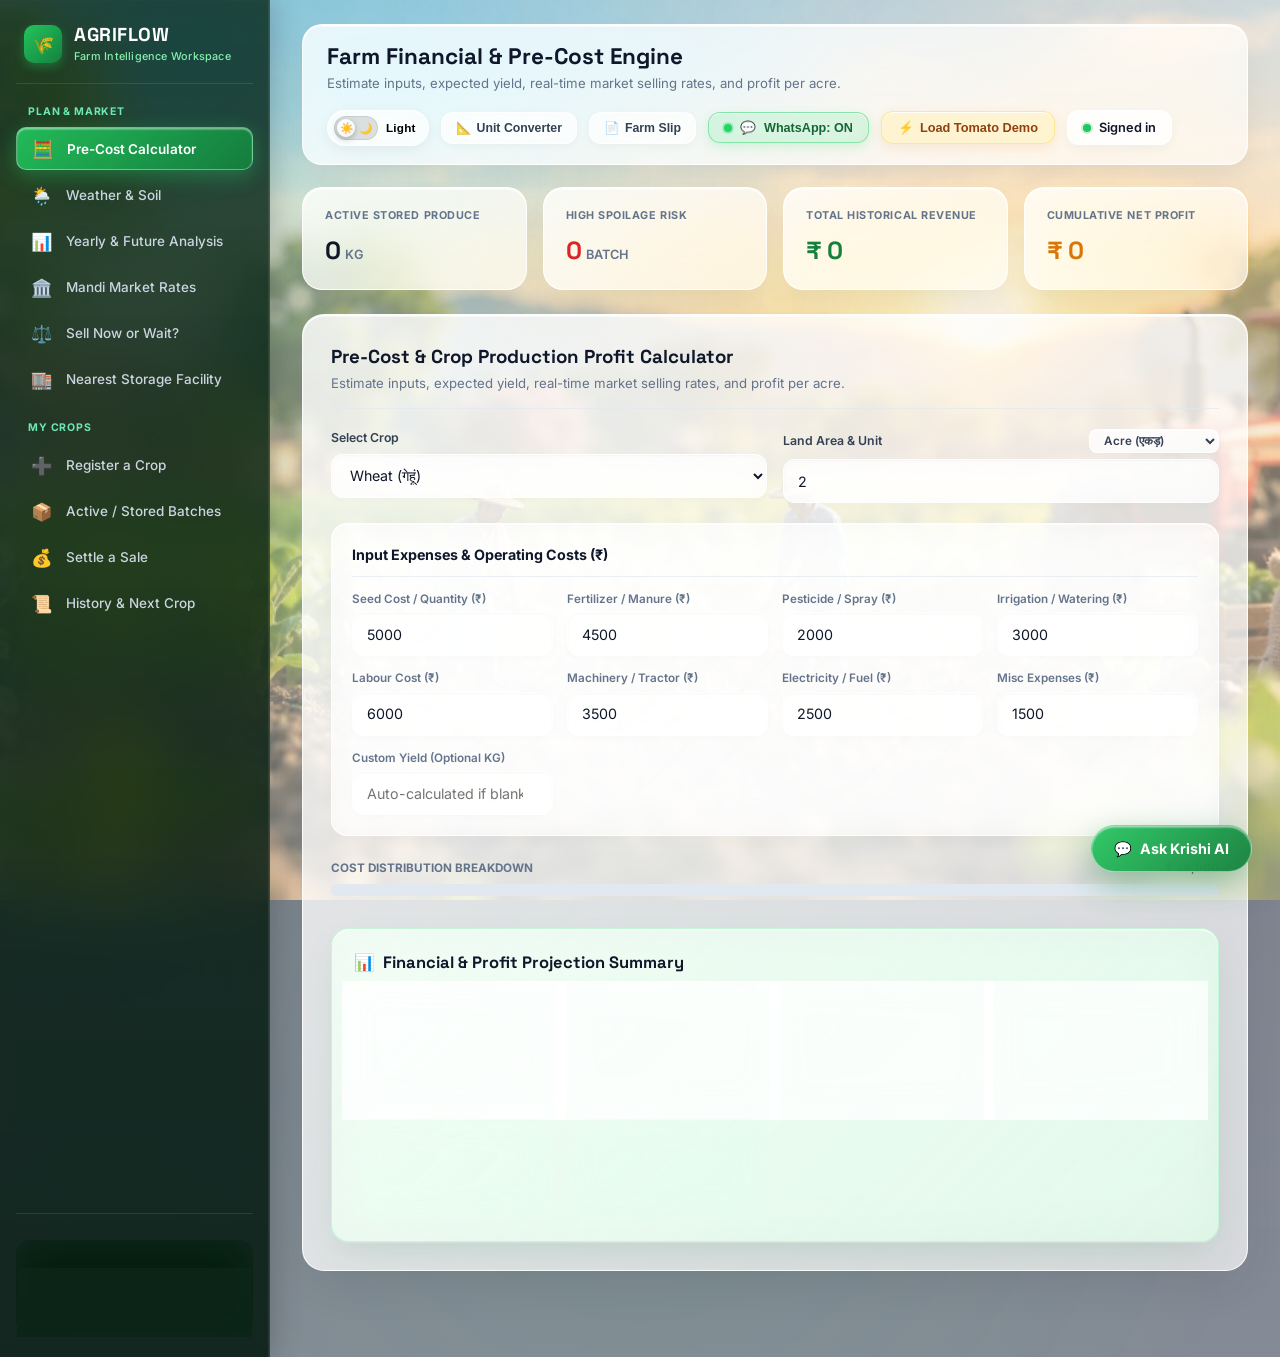
==== commit 2778bdfd: "fix(mobile): overhaul UI/UX responsiveness and touch button accessibility on phones" ====
--- a/templates/index.html
+++ b/templates/index.html
@@ -7,7 +7,7 @@
     <link rel="preconnect" href="https://fonts.googleapis.com">
     <link rel="preconnect" href="https://fonts.gstatic.com" crossorigin>
     <link href="https://fonts.googleapis.com/css2?family=Space+Grotesk:wght@500;600;700&family=Inter:wght@400;500;600;700;800&display=swap" rel="stylesheet">
-    <link rel="stylesheet" href="/static/style.css?v=20260917-v6">
+    <link rel="stylesheet" href="/static/style.css?v=20260918-v2">
     <link rel="stylesheet" href="https://unpkg.com/leaflet@1.9.4/dist/leaflet.css" crossorigin="">
     <style>
         #btn-full-analysis,
@@ -1664,7 +1664,7 @@
         </div>
     </div>
 
-    <script src="/static/app.js?v=20260917-v6"></script>
+    <script src="/static/app.js?v=20260918-v2"></script>
     <script src="https://unpkg.com/leaflet@1.9.4/dist/leaflet.js" crossorigin=""></script>
     <script>
         // Mobile Sidebar Drawer Navigation
--- a/static/style.css
+++ b/static/style.css
@@ -2580,18 +2580,68 @@
     transform: translateY(-1px);
 }
 
+.auth-card #forgot-password,
+.auth-card .btn-forgot-link {
+    background: transparent !important;
+    border: none !important;
+    box-shadow: none !important;
+    backdrop-filter: none !important;
+    -webkit-backdrop-filter: none !important;
+    color: #166534 !important;
+    font-size: 0.88rem !important;
+    font-weight: 600 !important;
+    text-decoration: underline !important;
+    text-underline-offset: 3px !important;
+    cursor: pointer !important;
+    padding: 8px 0 !important;
+    margin-top: 10px !important;
+    display: block !important;
+    width: 100% !important;
+    text-align: center !important;
+    transition: color 0.2s ease !important;
+}
+
+.auth-card #forgot-password:hover,
+.auth-card .btn-forgot-link:hover {
+    color: #14532d !important;
+    background: transparent !important;
+    transform: none !important;
+}
+
 .auth-message {
     margin-top: 14px;
     font-size: 0.86rem;
     padding: 10px 14px;
     border-radius: 10px;
-    background: rgba(255, 255, 255, 0.75);
+    background: rgba(255, 255, 255, 0.9);
     backdrop-filter: blur(10px);
     -webkit-backdrop-filter: blur(10px);
     border: 1px solid rgba(255, 255, 255, 0.65);
     font-weight: 600;
     color: #0F172A;
-}
+    display: none;
+}
+
+.auth-message:not(:empty) {
+    display: block;
+}
+
+.auth-message:empty {
+    display: none !important;
+}
+
+.auth-message.error {
+    background: rgba(254, 242, 242, 0.95);
+    border: 1px solid rgba(239, 68, 68, 0.35);
+    color: #991b1b;
+}
+
+.auth-message.success {
+    background: rgba(240, 253, 244, 0.95);
+    border: 1px solid rgba(34, 197, 94, 0.35);
+    color: #166534;
+}
+
 
 /* ============================================================
    ADMIN OPERATIONS VIEW (HIGH-CONTRAST & EXECUTIVE READABILITY)
@@ -3243,7 +3293,9 @@
 }
 
 @media (max-width: 1024px) {
-    .ledger-stat-strip {
+    .ledger-stat-strip,
+    .storage-stat-strip,
+    .iot-metrics-strip {
         grid-template-columns: repeat(2, 1fr);
     }
 }
@@ -3271,7 +3323,7 @@
     }
 
     .main-content {
-        padding: 16px 16px 80px;
+        padding: 12px 14px calc(86px + env(safe-area-inset-bottom, 0px));
     }
 
     .mobile-bottom-nav {
@@ -3279,15 +3331,18 @@
     }
 
     .assistant-bubble {
-        bottom: 76px;
-        right: 16px;
+        bottom: calc(74px + env(safe-area-inset-bottom, 0px));
+        right: 14px;
+        z-index: 96;
     }
 
     .assistant-panel {
-        bottom: 136px;
-        right: 16px;
-        left: 16px;
+        bottom: calc(72px + env(safe-area-inset-bottom, 0px));
+        right: 10px;
+        left: 10px;
         width: auto;
+        max-height: calc(100dvh - 84px - env(safe-area-inset-bottom, 0px));
+        z-index: 97;
     }
 
     .auth-shell {
@@ -3308,19 +3363,45 @@
     }
 }
 
-@media (max-width: 540px) {
-    .ledger-stat-strip {
-        grid-template-columns: 1fr;
-    }
-
+@media (max-width: 640px) {
     .top-header {
         flex-direction: column;
-        align-items: flex-start;
+        align-items: stretch;
+        gap: 12px;
+        padding: 12px 14px;
+    }
+
+    .top-header-left {
+        display: flex;
+        align-items: center;
+        gap: 10px;
+        width: 100%;
     }
 
     .top-header-actions {
         width: 100%;
-        justify-content: space-between;
+        display: flex;
+        align-items: center;
+        gap: 8px;
+        overflow-x: auto;
+        padding: 4px 2px 8px;
+        -webkit-overflow-scrolling: touch;
+        scrollbar-width: none;
+    }
+
+    .top-header-actions::-webkit-scrollbar {
+        display: none;
+    }
+
+    .top-header-actions > * {
+        flex-shrink: 0;
+    }
+
+    .ledger-stat-strip,
+    .storage-stat-strip,
+    .iot-metrics-strip {
+        grid-template-columns: repeat(2, 1fr);
+        gap: 10px;
     }
 }
 
@@ -5418,3 +5499,509 @@
 body.dark-theme .gemini-strategy-body {
     color: #bbf7d0;
 }
+
+/* ============================================================
+   MASTER MOBILE UI / UX & TOUCH ERGONOMICS OVERHAUL
+   Ensures 100% responsiveness, thumb-friendly buttons (>=48px),
+   and zero horizontal overflow across phone screens (320px-540px).
+   ============================================================ */
+@media (max-width: 768px) {
+    /* Viewport Containment */
+    html, body {
+        max-width: 100vw !important;
+        overflow-x: hidden !important;
+        -webkit-tap-highlight-color: transparent;
+    }
+
+    .main-content {
+        padding: 12px 14px calc(86px + env(safe-area-inset-bottom, 0px)) !important;
+        max-width: 100vw !important;
+        overflow-x: hidden !important;
+    }
+
+    .tab-panel {
+        max-width: 100% !important;
+        overflow-x: hidden !important;
+    }
+
+    /* Top Header & Horizontal Action Carousel */
+    .top-header {
+        flex-direction: column !important;
+        align-items: stretch !important;
+        gap: 12px !important;
+        padding: 12px 14px !important;
+        margin-bottom: 14px !important;
+        border-radius: 18px !important;
+    }
+
+    .top-header-left {
+        display: flex !important;
+        align-items: center !important;
+        gap: 12px !important;
+        width: 100% !important;
+    }
+
+    .mobile-menu-btn {
+        min-width: 44px !important;
+        min-height: 44px !important;
+        display: flex !important;
+        align-items: center !important;
+        justify-content: center !important;
+        font-size: 1.35rem !important;
+        border-radius: 12px !important;
+        background: rgba(255, 255, 255, 0.9) !important;
+        border: 1px solid rgba(0, 0, 0, 0.08) !important;
+        box-shadow: 0 2px 8px rgba(0, 0, 0, 0.06) !important;
+        cursor: pointer !important;
+    }
+
+    body.dark-theme .mobile-menu-btn {
+        background: rgba(30, 41, 59, 0.9) !important;
+        border-color: rgba(255, 255, 255, 0.15) !important;
+        color: #f1f5f9 !important;
+    }
+
+    .page-title {
+        font-size: 1.25rem !important;
+        line-height: 1.25 !important;
+        word-break: break-word !important;
+    }
+
+    .top-header .subtitle {
+        font-size: 0.8rem !important;
+        line-height: 1.35 !important;
+        display: -webkit-box !important;
+        -webkit-line-clamp: 2 !important;
+        -webkit-box-orient: vertical !important;
+        overflow: hidden !important;
+    }
+
+    .top-header-actions {
+        display: flex !important;
+        align-items: center !important;
+        gap: 8px !important;
+        width: 100% !important;
+        overflow-x: auto !important;
+        padding: 4px 2px 8px !important;
+        -webkit-overflow-scrolling: touch !important;
+        scrollbar-width: none !important;
+        -ms-overflow-style: none !important;
+    }
+
+    .top-header-actions::-webkit-scrollbar {
+        display: none !important;
+    }
+
+    .btn-top-tool,
+    .btn-theme-glass-toggle,
+    .btn-whatsapp-toggle,
+    .btn-quick-demo,
+    .farmer-profile-chip {
+        flex-shrink: 0 !important;
+        min-height: 42px !important;
+        padding: 8px 14px !important;
+        border-radius: 999px !important;
+        font-size: 0.82rem !important;
+        font-weight: 700 !important;
+        white-space: nowrap !important;
+        display: inline-flex !important;
+        align-items: center !important;
+        justify-content: center !important;
+        gap: 6px !important;
+    }
+
+    /* 2x2 Dense Grid for Dashboard Stat Strips */
+    .ledger-stat-strip,
+    .storage-stat-strip,
+    .iot-metrics-strip,
+    .metrics-grid,
+    .weather-summary-grid {
+        display: grid !important;
+        grid-template-columns: repeat(2, 1fr) !important;
+        gap: 10px !important;
+        width: 100% !important;
+    }
+
+    .stat-cell {
+        padding: 12px 10px !important;
+        border-radius: 14px !important;
+        min-width: 0 !important;
+    }
+
+    .stat-value {
+        font-size: 1.25rem !important;
+        word-break: break-word !important;
+    }
+
+    .stat-label {
+        font-size: 0.68rem !important;
+        letter-spacing: 0.2px !important;
+    }
+
+    /* Single-Column Forms & iOS Auto-Zoom Prevention */
+    .form-grid,
+    .cost-grid,
+    .filter-grid,
+    .storage-filter-grid,
+    .converter-inputs,
+    .form-row,
+    .two-col-grid,
+    .three-col-grid {
+        display: grid !important;
+        grid-template-columns: 1fr !important;
+        gap: 12px !important;
+        width: 100% !important;
+    }
+
+    input[type="text"],
+    input[type="number"],
+    input[type="tel"],
+    input[type="date"],
+    select,
+    textarea {
+        font-size: 16px !important; /* Prevents iOS Safari auto-zoom */
+        min-height: 48px !important;
+        border-radius: 12px !important;
+        padding: 10px 14px !important;
+        width: 100% !important;
+        box-sizing: border-box !important;
+    }
+
+    /* 48px Touch Ergonomics for Action Buttons */
+    .btn-primary-action,
+    .btn-secondary-action,
+    .auth-submit,
+    #btn-settle-sale,
+    #btn-submit-produce,
+    #btn-drone-scan,
+    #sell-decision-button,
+    .btn-full-profit-analysis,
+    #storage-finder-locate-btn,
+    .btn-drone-scan,
+    #weather-action-button,
+    #btn-full-analysis {
+        min-height: 48px !important;
+        padding: 12px 18px !important;
+        font-size: 0.95rem !important;
+        font-weight: 700 !important;
+        border-radius: 14px !important;
+        width: 100% !important;
+        display: flex !important;
+        align-items: center !important;
+        justify-content: center !important;
+        gap: 8px !important;
+        box-sizing: border-box !important;
+        text-align: center !important;
+    }
+
+    /* Clean Vertical Stacks for Action Bars */
+    .weather-action-btns,
+    .sell-decision-btn-group,
+    .profile-actions,
+    .profile-danger,
+    .farm-slip-actions,
+    .full-analysis-actions,
+    .storage-actions-bar,
+    .weather-location-form {
+        display: flex !important;
+        flex-direction: column !important;
+        width: 100% !important;
+        gap: 10px !important;
+    }
+
+    .weather-action-btns > *,
+    .sell-decision-btn-group > *,
+    .profile-actions > *,
+    .profile-danger > *,
+    .farm-slip-actions > *,
+    .full-analysis-actions > *,
+    .storage-actions-bar > * {
+        width: 100% !important;
+        min-height: 48px !important;
+        border-radius: 14px !important;
+        justify-content: center !important;
+    }
+
+    /* Mandi Horizontal Quick-Chips Strip */
+    .mandi-filter-strip,
+    .quick-chips {
+        display: flex !important;
+        flex-wrap: nowrap !important;
+        overflow-x: auto !important;
+        gap: 8px !important;
+        padding: 4px 2px 10px !important;
+        -webkit-overflow-scrolling: touch !important;
+        scrollbar-width: none !important;
+        width: 100% !important;
+    }
+
+    .mandi-filter-strip::-webkit-scrollbar,
+    .quick-chips::-webkit-scrollbar {
+        display: none !important;
+    }
+
+    .quick-chip {
+        flex-shrink: 0 !important;
+        min-height: 42px !important;
+        padding: 8px 16px !important;
+        font-size: 0.86rem !important;
+        border-radius: 999px !important;
+        white-space: nowrap !important;
+    }
+
+    /* Touch Tables with Native Momentum Scrolling */
+    .table-responsive,
+    .mandi-table-wrap,
+    .ledger-table-wrap,
+    .weather-table-container,
+    .storage-table-wrap {
+        width: 100% !important;
+        max-width: 100% !important;
+        overflow-x: auto !important;
+        -webkit-overflow-scrolling: touch !important;
+        border-radius: 14px !important;
+        margin-bottom: 16px !important;
+        -webkit-backface-visibility: hidden;
+    }
+
+    table {
+        min-width: 540px !important;
+    }
+
+    /* Leaflet Maps Responsive Heights */
+    #storage-map,
+    #weather-map,
+    .map-container {
+        height: 280px !important;
+        min-height: 280px !important;
+        max-height: 300px !important;
+        border-radius: 16px !important;
+        width: 100% !important;
+    }
+
+    /* SVG Charts & Visuals */
+    .chart-wrapper,
+    .crop-horizon-chart-container,
+    .weather-chart-container {
+        width: 100% !important;
+        max-width: 100% !important;
+        overflow-x: auto !important;
+        -webkit-overflow-scrolling: touch !important;
+    }
+
+    svg.chart,
+    .crop-horizon-chart-container svg,
+    .chart-wrapper svg {
+        width: 100% !important;
+        max-width: 100% !important;
+        min-width: 0 !important;
+        height: auto !important;
+    }
+
+    .horizon-filter-bar {
+        flex-direction: column !important;
+        align-items: stretch !important;
+        gap: 10px !important;
+        padding: 12px !important;
+        width: 100% !important;
+    }
+
+    .horizon-filter-group {
+        width: 100% !important;
+    }
+
+    .horizon-filter-group select {
+        width: 100% !important;
+        min-height: 46px !important;
+    }
+
+    .calendar-heat-grid {
+        grid-template-columns: repeat(3, 1fr) !important;
+        gap: 8px !important;
+    }
+
+    .horizon-future-grid {
+        grid-template-columns: 1fr !important;
+        gap: 10px !important;
+    }
+
+    /* Apple Mobile Bottom-Sheet Modal Styling */
+    .modal-overlay,
+    #full-analysis-modal.modal-overlay,
+    .modal-backdrop {
+        padding: 8px !important;
+        align-items: flex-end !important;
+        -webkit-overflow-scrolling: touch !important;
+    }
+
+    .modal-card,
+    .full-analysis-modal-card,
+    .unit-converter-card,
+    .farm-slip-card,
+    .profile-card {
+        width: 100% !important;
+        max-width: 100% !important;
+        max-height: 92dvh !important;
+        border-radius: 22px 22px 14px 14px !important;
+        padding: 18px 14px !important;
+        margin: 0 auto !important;
+        box-sizing: border-box !important;
+    }
+
+    .btn-modal-close,
+    .btn-close-profile {
+        min-width: 44px !important;
+        min-height: 44px !important;
+        display: flex !important;
+        align-items: center !important;
+        justify-content: center !important;
+        border-radius: 12px !important;
+        font-size: 1.4rem !important;
+        cursor: pointer !important;
+    }
+
+    /* Modal Specific Inner Elements */
+    .analysis-controls-strip {
+        flex-direction: column !important;
+        align-items: stretch !important;
+        gap: 10px !important;
+        padding: 12px !important;
+    }
+
+    .analysis-crop-picker {
+        width: 100% !important;
+        flex-direction: column !important;
+        align-items: stretch !important;
+    }
+
+    .analysis-crop-picker select {
+        width: 100% !important;
+        min-height: 46px !important;
+    }
+
+    .analysis-action-btns {
+        display: grid !important;
+        grid-template-columns: repeat(2, 1fr) !important;
+        gap: 8px !important;
+        width: 100% !important;
+    }
+
+    .analysis-action-btns > * {
+        width: 100% !important;
+        min-height: 44px !important;
+        justify-content: center !important;
+    }
+
+    .analysis-metrics-strip {
+        display: grid !important;
+        grid-template-columns: repeat(2, 1fr) !important;
+        gap: 8px !important;
+    }
+
+    .analysis-metric-pill {
+        min-width: 0 !important;
+        padding: 10px 12px !important;
+    }
+
+    .analysis-diagnostics-grid {
+        grid-template-columns: 1fr !important;
+        gap: 12px !important;
+    }
+
+    .analysis-yield-grid {
+        grid-template-columns: 1fr !important;
+        gap: 12px !important;
+    }
+
+    .farm-slip-layout {
+        grid-template-columns: 1fr !important;
+        gap: 16px !important;
+    }
+
+    .converter-mode-tabs {
+        display: flex !important;
+        gap: 8px !important;
+        width: 100% !important;
+    }
+
+    .converter-tab-btn {
+        min-height: 44px !important;
+        font-size: 0.88rem !important;
+    }
+
+    .conv-results-grid {
+        grid-template-columns: repeat(2, 1fr) !important;
+        gap: 8px !important;
+    }
+
+    /* AI Assistant Copilot Clean Positioning Above Bottom Nav */
+    .mobile-bottom-nav {
+        height: 64px !important;
+        z-index: 95 !important;
+        padding-bottom: env(safe-area-inset-bottom, 0px) !important;
+    }
+
+    .bottom-nav-item {
+        min-height: 48px !important;
+        min-width: 48px !important;
+        padding: 6px 4px !important;
+    }
+
+    .assistant-bubble {
+        bottom: calc(74px + env(safe-area-inset-bottom, 0px)) !important;
+        right: 14px !important;
+        width: 52px !important;
+        height: 52px !important;
+        z-index: 96 !important;
+        box-shadow: 0 8px 24px rgba(22, 163, 74, 0.45) !important;
+    }
+
+    .assistant-panel {
+        bottom: calc(72px + env(safe-area-inset-bottom, 0px)) !important;
+        left: 8px !important;
+        right: 8px !important;
+        width: auto !important;
+        max-height: calc(100dvh - 84px - env(safe-area-inset-bottom, 0px)) !important;
+        border-radius: 20px !important;
+        z-index: 97 !important;
+    }
+
+    .assistant-chat-body {
+        max-height: calc(100dvh - 240px) !important;
+    }
+
+    .prompt-chips {
+        display: flex !important;
+        flex-wrap: nowrap !important;
+        overflow-x: auto !important;
+        gap: 6px !important;
+        padding-bottom: 6px !important;
+        -webkit-overflow-scrolling: touch !important;
+    }
+
+    .prompt-chip {
+        flex-shrink: 0 !important;
+        font-size: 0.78rem !important;
+        padding: 6px 12px !important;
+        min-height: 38px !important;
+    }
+}
+
+/* Extra Small Phones (<= 480px) */
+@media (max-width: 480px) {
+    .main-content {
+        padding: 10px 10px calc(84px + env(safe-area-inset-bottom, 0px)) !important;
+    }
+
+    .page-title {
+        font-size: 1.15rem !important;
+    }
+
+    .analysis-action-btns {
+        grid-template-columns: 1fr !important;
+    }
+
+    .stat-value {
+        font-size: 1.15rem !important;
+    }
+}
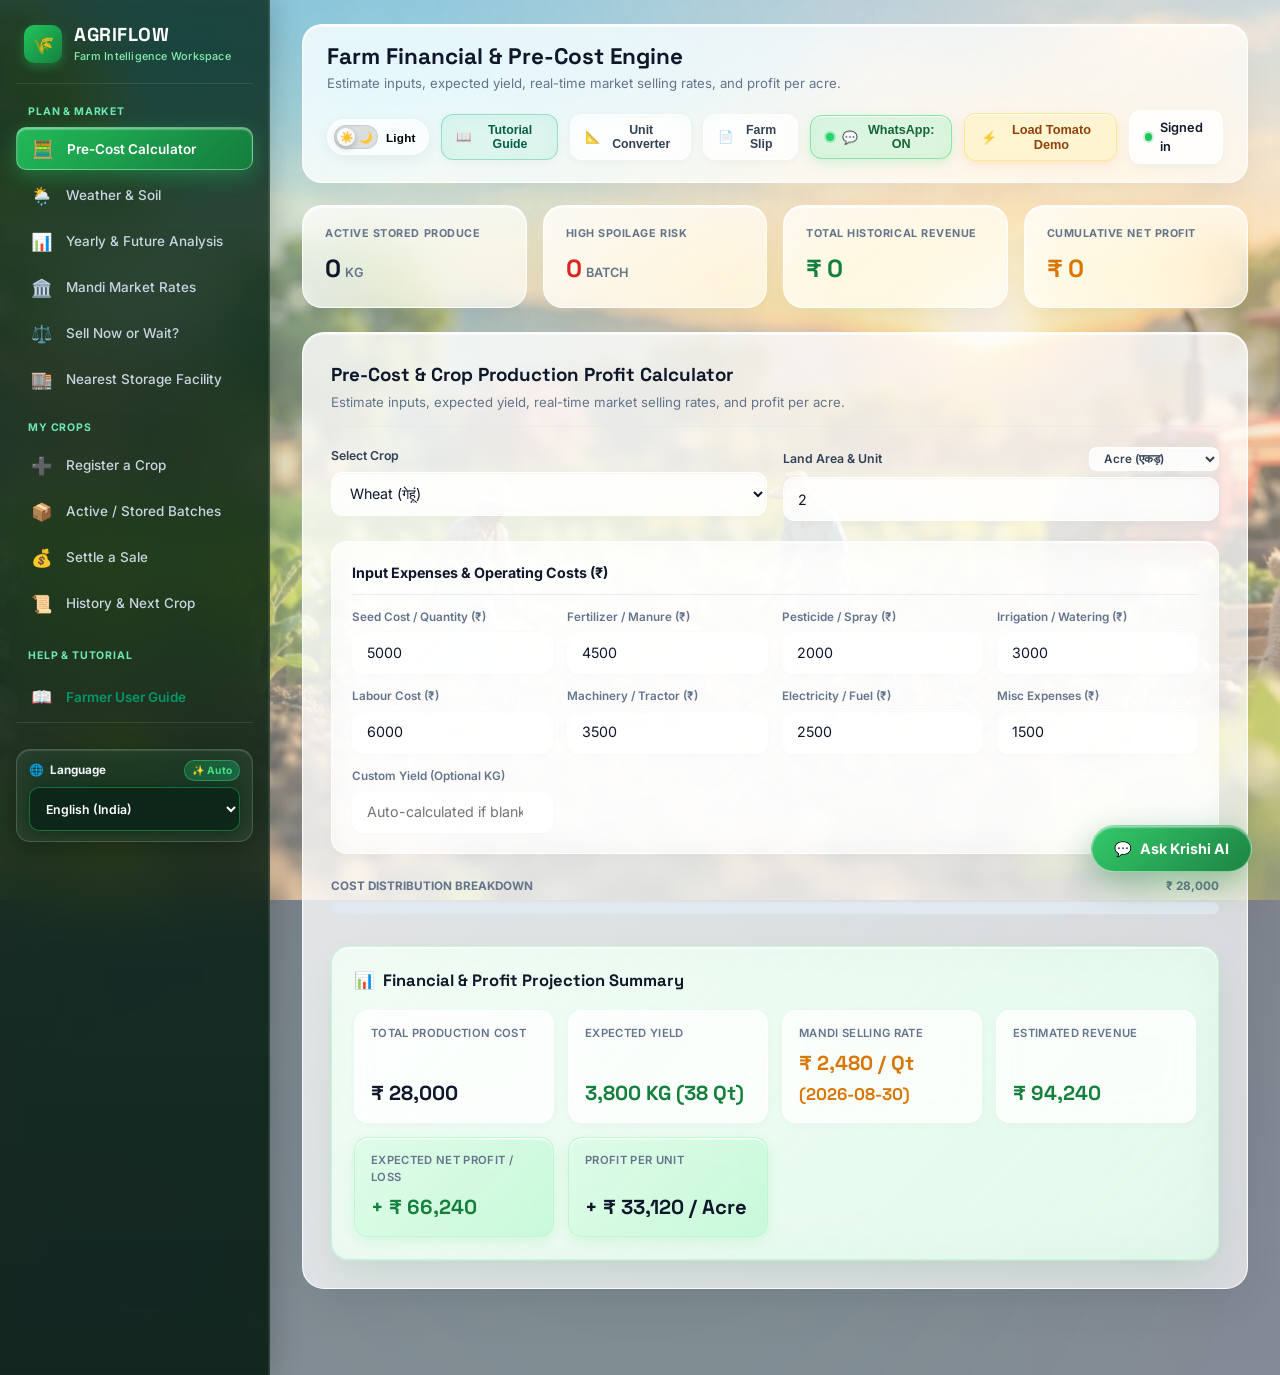
==== commit 6a3e1e08: "feat(tutorial): add multilingual interactive farmer tutorial guide with voice narration" ====
--- a/templates/index.html
+++ b/templates/index.html
@@ -111,6 +111,11 @@
             <button class="nav-item" onclick="switchTab('ledger-history'); closeMobileSidebar();">
                 <span class="icon">📜</span> <span data-en="History & Next Crop" data-hi="उपज इतिहास व अगली फसल">History & Next Crop</span>
             </button>
+        <div class="nav-group-label" data-en="Help &amp; Tutorial" data-hi="सहायता व सीख" data-pa="ਮਦਦ ਅਤੇ ਗਾਈਡ" data-mr="मदत व मार्गदर्शन" data-gu="મદદ અને માર્ગદર્શન" data-kn="ಸಹಾಯ ಮತ್ತು ಮಾರ್ಗದರ್ಶಿ" data-te="సహాయం మరియు గైడ్" data-ta="உதவி மற்றும் பயிற்சி" data-bn="সাহায্য ও টিউটোরিয়াল">Help &amp; Tutorial</div>
+        <nav class="nav-menu">
+            <button class="nav-item nav-tutorial-btn" onclick="openTutorialModal(); closeMobileSidebar();">
+                <span class="icon">📖</span> <span data-en="Farmer User Guide" data-hi="किसान उपयोग गाइड" data-pa="ਕਿਸਾਨ ਵਰਤੋਂ ਗਾਈਡ" data-mr="शेतकरी वापर मार्गदर्शक" data-gu="ખેડૂત ઉપયોગ માર્ગદર્શિકા" data-kn="ರೈತ ಬಳಕೆ ಮಾರ್ಗದರ್ಶಿ" data-te="రైతు వినియోగ గైడ్" data-ta="விவசாயி பயன்பாட்டு வழிகாட்டி" data-bn="কৃষক ব্যবহার নির্দেশিকা">Farmer User Guide</span>
+            </button>
         </nav>
 
         <div class="sidebar-footer">
@@ -153,6 +158,9 @@
                         <span class="theme-icon-dark">🌙</span>
                     </span>
                     <span id="theme-toggle-label" class="theme-toggle-text" data-en="Dark" data-hi="डार्क">Dark</span>
+                </button>
+                <button class="btn-top-tool btn-tutorial-trigger" onclick="openTutorialModal()" title="Farmer User Guide & Tutorial">
+                    📖 <span data-en="Tutorial Guide" data-hi="ट्यूटोरियल गाइड" data-pa="ਟਿਊਟੋਰੀਅਲ ਗਾਈਡ" data-mr="मार्गदर्शक" data-gu="ટ્યુટોરીયલ" data-kn="ಮಾರ್ಗದರ್ಶಿ" data-te="గైడ్" data-ta="பயிற்சி வழிகாட்டி" data-bn="টিউটোরিয়াল">Tutorial Guide</span>
                 </button>
                 <button class="btn-top-tool" onclick="openUnitConverter()" title="Agricultural Land & Weight Unit Converter">
                     📐 <span data-en="Unit Converter" data-hi="इकाई परिवर्तक">Unit Converter</span>
@@ -1664,6 +1672,87 @@
         </div>
     </div>
 
+    <!-- MODAL: FARMER INTERACTIVE TUTORIAL & APP GUIDE -->
+    <div id="tutorial-modal" class="modal-overlay" style="display: none;" onclick="if(event.target===this) closeTutorialModal()">
+        <div class="modal-card tutorial-modal-card">
+            <div class="modal-header tutorial-modal-header">
+                <div class="tutorial-header-left">
+                    <div class="modal-eyebrow">
+                        <span class="pulse-dot-green"></span>
+                        <span data-en="FARMER ONBOARDING &amp; TRAINING GUIDE" data-hi="किसान प्रशिक्षण व उपयोग मार्गदर्शिका" data-pa="ਕਿਸਾਨ ਸਿਖਲਾਈ ਅਤੇ ਮਾਰਗਦਰਸ਼ਨ" data-mr="शेतकरी प्रशिक्षण व वापर मार्गदर्शक" data-gu="ખેડૂત તાલીમ અને માર્ગદર્શિકા" data-kn="ರೈತ ತರಬೇತಿ ಮತ್ತು ಮಾರ್ಗದರ್ಶಿ" data-te="రైతు శిక్షణ మరియు గైడ్" data-ta="விவசாயி பயிற்சி மற்றும் வழிகாட்டி" data-bn="কৃষক প্রশিক্ষণ ও নির্দেশিকা">FARMER ONBOARDING &amp; TRAINING GUIDE</span>
+                    </div>
+                    <h3 id="tutorial-modal-title" data-en="How to Use AgriFlow: Farmer Guide" data-hi="एग्रीफ्लो का उपयोग कैसे करें: किसान मार्गदर्शिका" data-pa="ਐਗਰੀਫਲੋ ਦੀ ਵਰਤੋਂ ਕਿਵੇਂ ਕਰੀਏ: ਕਿਸਾਨ ਗਾਈਡ" data-mr="एग्रीफ्लो कसे वापरावे: शेतकरी मार्गदर्शक" data-gu="એગ્રીફ્લોનો ઉપયોગ કેવી રીતે કરવો: ખેડૂત માર્ગદર્શિકા" data-kn="ಅಗ್ರಿಫ್ಲೋ ಅನ್ನು ಹೇಗೆ ಬಳಸುವುದು: ರೈತ ಮಾರ್ಗದರ್ಶಿ" data-te="అగ్రిఫ్లోను ఎలా ఉపయోగించాలి: రైతు గైడ్" data-ta="அக்ரிஃப்ளோவை எவ்வாறு பயன்படுத்துவது: விவசாயி வழிகாட்டி" data-bn="অ্যাগ্রিফ্লো কীভাবে ব্যবহার করবেন: কৃষক নির্দেশিকা">How to Use AgriFlow: Farmer Guide</h3>
+                    <p class="subtitle" data-en="Master all 6 tools in simple steps: calculate costs, check satellite health, track mandi rates, and maximize your net farm income." data-hi="लागत निकालने, उपग्रह से फसल जांचने, मंडी भाव देखने और मुनाफा बढ़ाने के 6 आसान चरण।">Master all 6 tools in simple steps: calculate costs, check satellite health, track mandi rates, and maximize your net farm income.</p>
+                </div>
+                <div class="tutorial-header-actions">
+                    <button type="button" class="btn-speech-readout btn-tutorial-audio" onclick="toggleTutorialAudio()" title="Listen to tutorial aloud in your language">
+                        <span id="tutorial-audio-icon">🔊</span> <span id="tutorial-audio-label" data-en="Listen Guide" data-hi="गाइड सुनें" data-pa="ਗਾਈਡ ਸੁਣੋ" data-mr="मार्गदर्शक ऐका" data-gu="માર્ગદર્શિકા સાંભળો" data-kn="ಮಾರ್ಗದರ್ಶಿ ಕೇಳಿ" data-te="గైడ్ వినండి" data-ta="வழிகாட்டியை கேளுங்கள்" data-bn="নির্দেশিকা শুনুন">Listen Guide</span>
+                    </button>
+                    <button class="btn-modal-close" onclick="closeTutorialModal()" aria-label="Close tutorial">✕</button>
+                </div>
+            </div>
+
+            <!-- Stepper Progress & Pills -->
+            <div class="tutorial-stepper-strip" id="tutorial-stepper-strip">
+                <button type="button" class="tutorial-step-pill active" onclick="setTutorialStep(0)" data-step="0">
+                    <span class="step-num">1</span>
+                    <span class="step-icon">🌐</span>
+                    <span class="step-lbl" data-en="1. Language &amp; GPS" data-hi="1. भाषा व स्थान">1. Language &amp; GPS</span>
+                </button>
+                <button type="button" class="tutorial-step-pill" onclick="setTutorialStep(1)" data-step="1">
+                    <span class="step-num">2</span>
+                    <span class="step-icon">🧮</span>
+                    <span class="step-lbl" data-en="2. Pre-Cost Calc" data-hi="2. लागत कैलकुलेटर">2. Pre-Cost Calc</span>
+                </button>
+                <button type="button" class="tutorial-step-pill" onclick="setTutorialStep(2)" data-step="2">
+                    <span class="step-num">3</span>
+                    <span class="step-icon">🛰️</span>
+                    <span class="step-lbl" data-en="3. Weather &amp; ISRO" data-hi="3. मौसम व उपग्रह">3. Weather &amp; ISRO</span>
+                </button>
+                <button type="button" class="tutorial-step-pill" onclick="setTutorialStep(3)" data-step="3">
+                    <span class="step-num">4</span>
+                    <span class="step-icon">🏛️</span>
+                    <span class="step-lbl" data-en="4. Mandi Rates" data-hi="4. मंडी भाव">4. Mandi Rates</span>
+                </button>
+                <button type="button" class="tutorial-step-pill" onclick="setTutorialStep(4)" data-step="4">
+                    <span class="step-num">5</span>
+                    <span class="step-icon">⚖️</span>
+                    <span class="step-lbl" data-en="5. Sell or Wait?" data-hi="5. बेचें या रुकें?">5. Sell or Wait?</span>
+                </button>
+                <button type="button" class="tutorial-step-pill" onclick="setTutorialStep(5)" data-step="5">
+                    <span class="step-num">6</span>
+                    <span class="step-icon">📸</span>
+                    <span class="step-lbl" data-en="6. AI Photo Scan" data-hi="6. AI फोटो जांच">6. AI Photo Scan</span>
+                </button>
+            </div>
+
+            <!-- Dynamic Active Step Content Card -->
+            <div id="tutorial-step-content" class="tutorial-step-content-card">
+                <!-- Rendered dynamically by renderTutorialStep() in static/app.js -->
+            </div>
+
+            <!-- Modal Footer Navigation -->
+            <div class="modal-footer tutorial-modal-footer">
+                <div class="tutorial-footer-left">
+                    <button type="button" id="btn-tutorial-prev" class="btn-secondary" onclick="prevTutorialStep()">
+                        ◀ <span data-en="Previous Step" data-hi="पिछला चरण" data-pa="ਪਿਛਲਾ ਕਦਮ" data-mr="मागील टप्पा" data-gu="પાછલું પગલું" data-kn="ಹಿಂದಿನ ಹಂತ" data-te="మునుపటి దశ" data-ta="முந்தைய படி" data-bn="পূর্ববর্তী ধাপ">Previous Step</span>
+                    </button>
+                    <div class="tutorial-dots" id="tutorial-step-dots">
+                        <!-- Dots rendered dynamically -->
+                    </div>
+                    <button type="button" id="btn-tutorial-next" class="btn-secondary" onclick="nextTutorialStep()">
+                        <span data-en="Next Step" data-hi="अगला चरण" data-pa="ਅਗਲਾ ਕਦਮ" data-mr="पुढील टप्पा" data-gu="આગલું પગલું" data-kn="ಮುಂದಿನ ಹಂತ" data-te="తదుపరి దశ" data-ta="அடுத்த படி" data-bn="পরবর্তী ধাপ">Next Step</span> ▶
+                    </button>
+                </div>
+                <div class="tutorial-footer-right">
+                    <button type="button" class="btn-primary btn-tutorial-start" onclick="closeTutorialModal()">
+                        🌾 <span data-en="Start Farming with AgriFlow" data-hi="एग्रीफ्लो का उपयोग शुरू करें" data-pa="ਐਗਰੀਫਲੋ ਵਰਤਣਾ ਸ਼ੁਰੂ ਕਰੋ" data-mr="वापर सुरू करा" data-gu="ઉપયોગ શરૂ કરો" data-kn="ಬಳಕೆ ಪ್ರಾರಂಭಿಸಿ" data-te="ఉపయోగించడం ప్రారంభించండి" data-ta="பயன்படுத்த தொடங்குங்கள்" data-bn="ব্যবহার শুরু করুন">Start Farming with AgriFlow</span>
+                    </button>
+                </div>
+            </div>
+        </div>
+    </div>
+
     <script src="/static/app.js?v=20260918-v2"></script>
     <script src="https://unpkg.com/leaflet@1.9.4/dist/leaflet.js" crossorigin=""></script>
     <script>
--- a/static/style.css
+++ b/static/style.css
@@ -6005,3 +6005,528 @@
         font-size: 1.15rem !important;
     }
 }
+
+/* ============================================================
+   FARMER INTERACTIVE TUTORIAL & MULTILINGUAL GUIDE MODAL
+   ============================================================ */
+.tutorial-modal-card {
+    max-width: 900px;
+    width: 95%;
+    border-radius: 26px;
+    padding: 26px 30px;
+}
+
+.tutorial-modal-header {
+    display: flex;
+    justify-content: space-between;
+    align-items: flex-start;
+    gap: 16px;
+    margin-bottom: 18px;
+    padding-bottom: 14px;
+    border-bottom: 1px solid rgba(0, 0, 0, 0.08);
+}
+
+.tutorial-header-left {
+    flex: 1;
+}
+
+.tutorial-header-actions {
+    display: flex;
+    align-items: center;
+    gap: 10px;
+    flex-shrink: 0;
+}
+
+.btn-tutorial-audio {
+    background: linear-gradient(135deg, rgba(16, 185, 129, 0.12) 0%, rgba(5, 150, 105, 0.18) 100%);
+    border: 1px solid rgba(16, 185, 129, 0.35);
+    color: #065f46;
+    border-radius: 12px;
+    padding: 8px 14px;
+    font-weight: 600;
+    font-size: 0.88rem;
+    cursor: pointer;
+    display: inline-flex;
+    align-items: center;
+    gap: 6px;
+    transition: all 0.2s ease;
+}
+
+.btn-tutorial-audio:hover {
+    background: linear-gradient(135deg, rgba(16, 185, 129, 0.22) 0%, rgba(5, 150, 105, 0.3) 100%);
+    transform: translateY(-1px);
+    box-shadow: 0 4px 12px rgba(16, 185, 129, 0.2);
+}
+
+.btn-tutorial-audio.speaking {
+    background: linear-gradient(135deg, #ef4444 0%, #dc2626 100%) !important;
+    color: #ffffff !important;
+    border-color: transparent !important;
+    animation: pulseAudioBtn 1.2s infinite;
+}
+
+@keyframes pulseAudioBtn {
+    0%, 100% { transform: scale(1); box-shadow: 0 0 0 0 rgba(239, 68, 68, 0.4); }
+    50% { transform: scale(1.02); box-shadow: 0 0 0 8px rgba(239, 68, 68, 0); }
+}
+
+/* Stepper Pill Strip */
+.tutorial-stepper-strip {
+    display: flex;
+    align-items: center;
+    gap: 8px;
+    overflow-x: auto;
+    padding: 4px 2px 14px;
+    margin-bottom: 18px;
+    border-bottom: 1px solid rgba(0, 0, 0, 0.06);
+    scrollbar-width: thin;
+    -webkit-overflow-scrolling: touch;
+}
+
+.tutorial-step-pill {
+    display: inline-flex;
+    align-items: center;
+    gap: 7px;
+    padding: 8px 14px;
+    border-radius: 999px;
+    background: rgba(0, 0, 0, 0.04);
+    border: 1px solid rgba(0, 0, 0, 0.08);
+    color: #334155;
+    font-size: 0.84rem;
+    font-weight: 600;
+    white-space: nowrap;
+    cursor: pointer;
+    transition: all 0.22s ease;
+    flex-shrink: 0;
+}
+
+.tutorial-step-pill .step-num {
+    display: inline-flex;
+    align-items: center;
+    justify-content: center;
+    width: 20px;
+    height: 20px;
+    border-radius: 50%;
+    background: rgba(0, 0, 0, 0.1);
+    font-size: 0.75rem;
+    font-weight: 700;
+}
+
+.tutorial-step-pill:hover {
+    background: rgba(16, 185, 129, 0.1);
+    border-color: rgba(16, 185, 129, 0.3);
+    color: #065f46;
+}
+
+.tutorial-step-pill.active {
+    background: linear-gradient(135deg, #10b981 0%, #059669 100%);
+    border-color: transparent;
+    color: #ffffff;
+    box-shadow: 0 4px 14px rgba(16, 185, 129, 0.35);
+}
+
+.tutorial-step-pill.active .step-num {
+    background: rgba(255, 255, 255, 0.3);
+    color: #ffffff;
+}
+
+/* Active Step Card Content */
+.tutorial-step-content-card {
+    min-height: 330px;
+    display: flex;
+    flex-direction: column;
+    justify-content: space-between;
+}
+
+.tutorial-hero-box {
+    display: flex;
+    align-items: flex-start;
+    gap: 16px;
+    margin-bottom: 20px;
+}
+
+.tutorial-hero-icon {
+    width: 60px;
+    height: 60px;
+    border-radius: 18px;
+    background: linear-gradient(135deg, rgba(16, 185, 129, 0.15) 0%, rgba(5, 150, 105, 0.25) 100%);
+    border: 1px solid rgba(16, 185, 129, 0.3);
+    display: flex;
+    align-items: center;
+    justify-content: center;
+    font-size: 1.85rem;
+    flex-shrink: 0;
+    box-shadow: 0 6px 16px rgba(16, 185, 129, 0.15);
+}
+
+.tutorial-hero-text h4 {
+    margin: 0 0 6px 0;
+    font-size: 1.25rem;
+    font-weight: 700;
+    color: #0f172a;
+    letter-spacing: -0.01em;
+}
+
+.tutorial-hero-text p {
+    margin: 0;
+    font-size: 0.92rem;
+    line-height: 1.5;
+    color: #475569;
+}
+
+/* Action Points Grid */
+.step-actions-grid {
+    display: grid;
+    grid-template-columns: repeat(auto-fit, minmax(230px, 1fr));
+    gap: 12px;
+    margin-bottom: 18px;
+}
+
+.step-action-box {
+    background: rgba(255, 255, 255, 0.7);
+    border: 1px solid rgba(0, 0, 0, 0.08);
+    border-radius: 14px;
+    padding: 14px 16px;
+    display: flex;
+    gap: 12px;
+    align-items: flex-start;
+    box-shadow: 0 2px 8px rgba(0, 0, 0, 0.03);
+    transition: transform 0.2s ease, box-shadow 0.2s ease;
+}
+
+.step-action-box:hover {
+    transform: translateY(-2px);
+    box-shadow: 0 6px 16px rgba(0, 0, 0, 0.06);
+}
+
+.step-action-badge {
+    width: 26px;
+    height: 26px;
+    border-radius: 50%;
+    background: #10b981;
+    color: #ffffff;
+    font-size: 0.8rem;
+    font-weight: 700;
+    display: flex;
+    align-items: center;
+    justify-content: center;
+    flex-shrink: 0;
+    margin-top: 2px;
+}
+
+.step-action-detail {
+    font-size: 0.88rem;
+    line-height: 1.45;
+    color: #1e293b;
+}
+
+.step-action-detail strong {
+    display: block;
+    color: #0f172a;
+    margin-bottom: 3px;
+    font-size: 0.9rem;
+}
+
+/* Pro Tip Box */
+.kisan-tip-box {
+    background: linear-gradient(135deg, rgba(245, 158, 11, 0.09) 0%, rgba(245, 158, 11, 0.02) 100%);
+    border-left: 4px solid #f59e0b;
+    border-radius: 12px;
+    padding: 12px 18px;
+    margin-bottom: 20px;
+}
+
+.kisan-tip-header {
+    display: flex;
+    align-items: center;
+    gap: 6px;
+    font-size: 0.82rem;
+    font-weight: 700;
+    color: #b45309;
+    text-transform: uppercase;
+    letter-spacing: 0.05em;
+    margin-bottom: 4px;
+}
+
+.kisan-tip-body {
+    font-size: 0.88rem;
+    line-height: 1.45;
+    color: #78350f;
+    margin: 0;
+}
+
+/* Step CTA & Action Strip */
+.step-cta-strip {
+    display: flex;
+    flex-wrap: wrap;
+    justify-content: space-between;
+    align-items: center;
+    gap: 12px;
+    padding-top: 14px;
+    border-top: 1px solid rgba(0, 0, 0, 0.06);
+}
+
+.btn-step-jump {
+    background: linear-gradient(135deg, #10b981 0%, #059669 100%);
+    color: #ffffff;
+    border: none;
+    border-radius: 12px;
+    padding: 10px 20px;
+    font-size: 0.92rem;
+    font-weight: 600;
+    cursor: pointer;
+    display: inline-flex;
+    align-items: center;
+    gap: 8px;
+    transition: all 0.2s ease;
+    box-shadow: 0 4px 14px rgba(16, 185, 129, 0.35);
+}
+
+.btn-step-jump:hover {
+    transform: translateY(-2px);
+    box-shadow: 0 6px 18px rgba(16, 185, 129, 0.45);
+}
+
+.btn-step-listen-single {
+    background: rgba(0, 0, 0, 0.04);
+    border: 1px solid rgba(0, 0, 0, 0.1);
+    color: #334155;
+    border-radius: 12px;
+    padding: 9px 16px;
+    font-size: 0.88rem;
+    font-weight: 600;
+    cursor: pointer;
+    display: inline-flex;
+    align-items: center;
+    gap: 6px;
+    transition: all 0.2s ease;
+}
+
+.btn-step-listen-single:hover {
+    background: rgba(0, 0, 0, 0.08);
+}
+
+/* Modal Footer */
+.tutorial-modal-footer {
+    display: flex;
+    justify-content: space-between;
+    align-items: center;
+    flex-wrap: wrap;
+    gap: 12px;
+    margin-top: 20px;
+    padding-top: 16px;
+    border-top: 1px solid rgba(0, 0, 0, 0.08);
+}
+
+.tutorial-footer-left {
+    display: flex;
+    align-items: center;
+    gap: 14px;
+}
+
+.tutorial-dots {
+    display: flex;
+    align-items: center;
+    gap: 6px;
+}
+
+.tutorial-dot {
+    width: 9px;
+    height: 9px;
+    border-radius: 50%;
+    background: rgba(0, 0, 0, 0.2);
+    cursor: pointer;
+    transition: all 0.25s cubic-bezier(0.16, 1, 0.3, 1);
+}
+
+.tutorial-dot.active {
+    width: 24px;
+    border-radius: 10px;
+    background: #10b981;
+}
+
+.btn-tutorial-start {
+    background: linear-gradient(135deg, #059669 0%, #047857 100%);
+    color: #ffffff;
+    border: none;
+    border-radius: 12px;
+    padding: 10px 22px;
+    font-size: 0.92rem;
+    font-weight: 700;
+    cursor: pointer;
+    box-shadow: 0 4px 14px rgba(5, 150, 105, 0.35);
+    transition: all 0.2s ease;
+}
+
+.btn-tutorial-start:hover {
+    transform: translateY(-2px);
+    box-shadow: 0 6px 18px rgba(5, 150, 105, 0.45);
+}
+
+/* Sidebar & Header Tutorial Buttons */
+.btn-tutorial-trigger {
+    background: rgba(16, 185, 129, 0.12) !important;
+    border-color: rgba(16, 185, 129, 0.35) !important;
+    color: #065f46 !important;
+    font-weight: 600;
+}
+
+.btn-tutorial-trigger:hover {
+    background: rgba(16, 185, 129, 0.22) !important;
+    transform: translateY(-1px);
+}
+
+.nav-tutorial-btn {
+    color: #059669 !important;
+    font-weight: 600;
+}
+
+.nav-tutorial-btn:hover {
+    background: rgba(16, 185, 129, 0.12) !important;
+}
+
+/* Dark Mode Overrides */
+body.dark-theme .tutorial-modal-card {
+    background: rgba(10, 26, 18, 0.92) !important;
+    border-color: rgba(255, 255, 255, 0.12) !important;
+    color: #f1f5f9;
+}
+
+body.dark-theme .tutorial-modal-header,
+body.dark-theme .tutorial-stepper-strip,
+body.dark-theme .step-cta-strip,
+body.dark-theme .tutorial-modal-footer {
+    border-color: rgba(255, 255, 255, 0.1);
+}
+
+body.dark-theme .btn-tutorial-audio {
+    background: rgba(16, 185, 129, 0.18);
+    border-color: rgba(16, 185, 129, 0.4);
+    color: #6ee7b7;
+}
+
+body.dark-theme .tutorial-step-pill {
+    background: rgba(255, 255, 255, 0.06);
+    border-color: rgba(255, 255, 255, 0.1);
+    color: #cbd5e1;
+}
+
+body.dark-theme .tutorial-step-pill .step-num {
+    background: rgba(255, 255, 255, 0.15);
+}
+
+body.dark-theme .tutorial-step-pill:hover {
+    background: rgba(16, 185, 129, 0.18);
+    color: #6ee7b7;
+}
+
+body.dark-theme .tutorial-hero-text h4 {
+    color: #f8fafc;
+}
+
+body.dark-theme .tutorial-hero-text p {
+    color: #94a3b8;
+}
+
+body.dark-theme .step-action-box {
+    background: rgba(15, 30, 23, 0.7);
+    border-color: rgba(255, 255, 255, 0.09);
+    box-shadow: 0 4px 14px rgba(0, 0, 0, 0.25);
+}
+
+body.dark-theme .step-action-detail {
+    color: #cbd5e1;
+}
+
+body.dark-theme .step-action-detail strong {
+    color: #f8fafc;
+}
+
+body.dark-theme .kisan-tip-box {
+    background: rgba(245, 158, 11, 0.12);
+    border-left-color: #f59e0b;
+}
+
+body.dark-theme .kisan-tip-header {
+    color: #fcd34d;
+}
+
+body.dark-theme .kisan-tip-body {
+    color: #fef3c7;
+}
+
+body.dark-theme .btn-step-listen-single {
+    background: rgba(255, 255, 255, 0.08);
+    border-color: rgba(255, 255, 255, 0.14);
+    color: #e2e8f0;
+}
+
+body.dark-theme .tutorial-dot {
+    background: rgba(255, 255, 255, 0.2);
+}
+
+body.dark-theme .tutorial-dot.active {
+    background: #34d399;
+}
+
+body.dark-theme .btn-tutorial-trigger {
+    background: rgba(16, 185, 129, 0.2) !important;
+    color: #6ee7b7 !important;
+    border-color: rgba(16, 185, 129, 0.4) !important;
+}
+
+body.dark-theme .nav-tutorial-btn {
+    color: #34d399 !important;
+}
+
+@media (max-width: 768px) {
+    .tutorial-modal-card {
+        padding: 18px 16px;
+        border-radius: 20px;
+    }
+
+    .tutorial-modal-header {
+        flex-direction: column;
+        align-items: flex-start;
+        gap: 12px;
+    }
+
+    .tutorial-header-actions {
+        width: 100%;
+        justify-content: space-between;
+    }
+
+    .tutorial-hero-box {
+        flex-direction: column;
+        gap: 12px;
+    }
+
+    .step-actions-grid {
+        grid-template-columns: 1fr;
+    }
+
+    .step-cta-strip {
+        flex-direction: column;
+        align-items: stretch;
+    }
+
+    .step-cta-strip button {
+        width: 100%;
+        justify-content: center;
+    }
+
+    .tutorial-modal-footer {
+        flex-direction: column;
+        align-items: stretch;
+    }
+
+    .tutorial-footer-left {
+        justify-content: space-between;
+    }
+
+    .btn-tutorial-start {
+        width: 100%;
+        text-align: center;
+    }
+}
+
